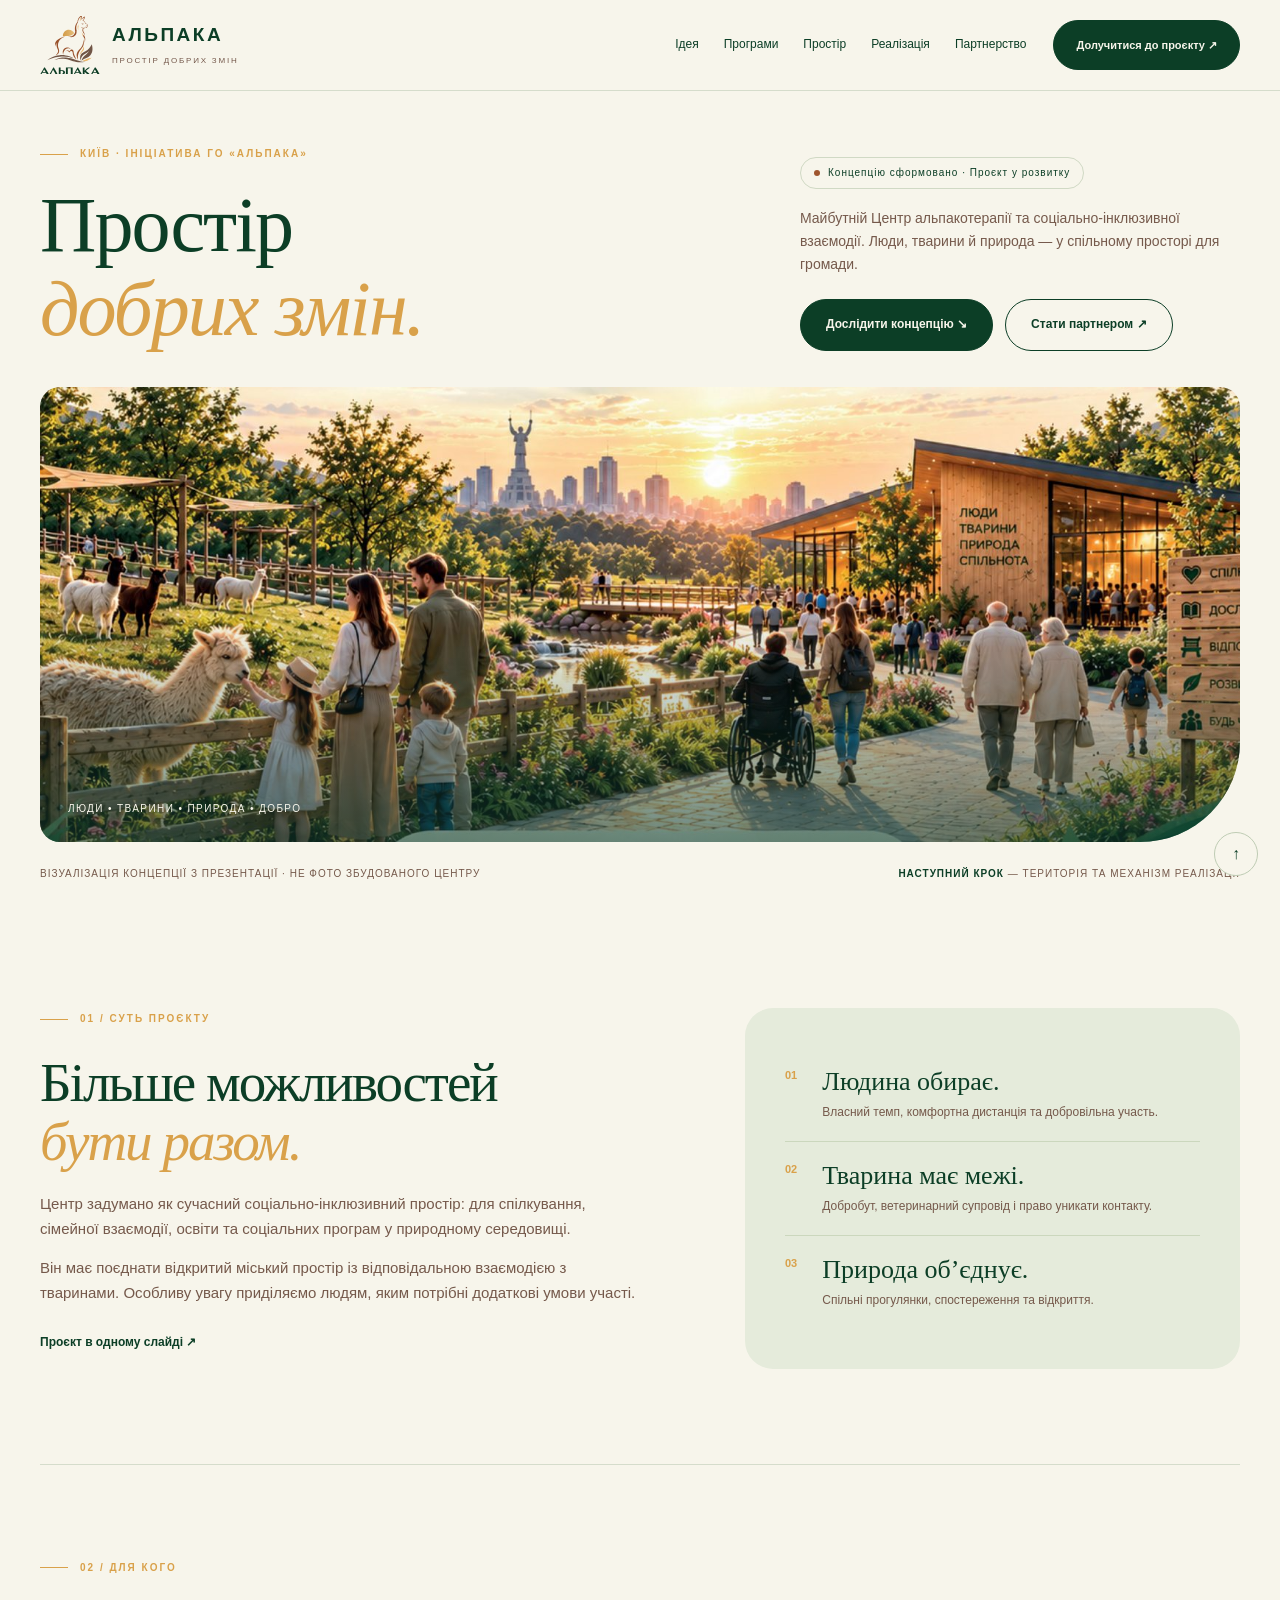
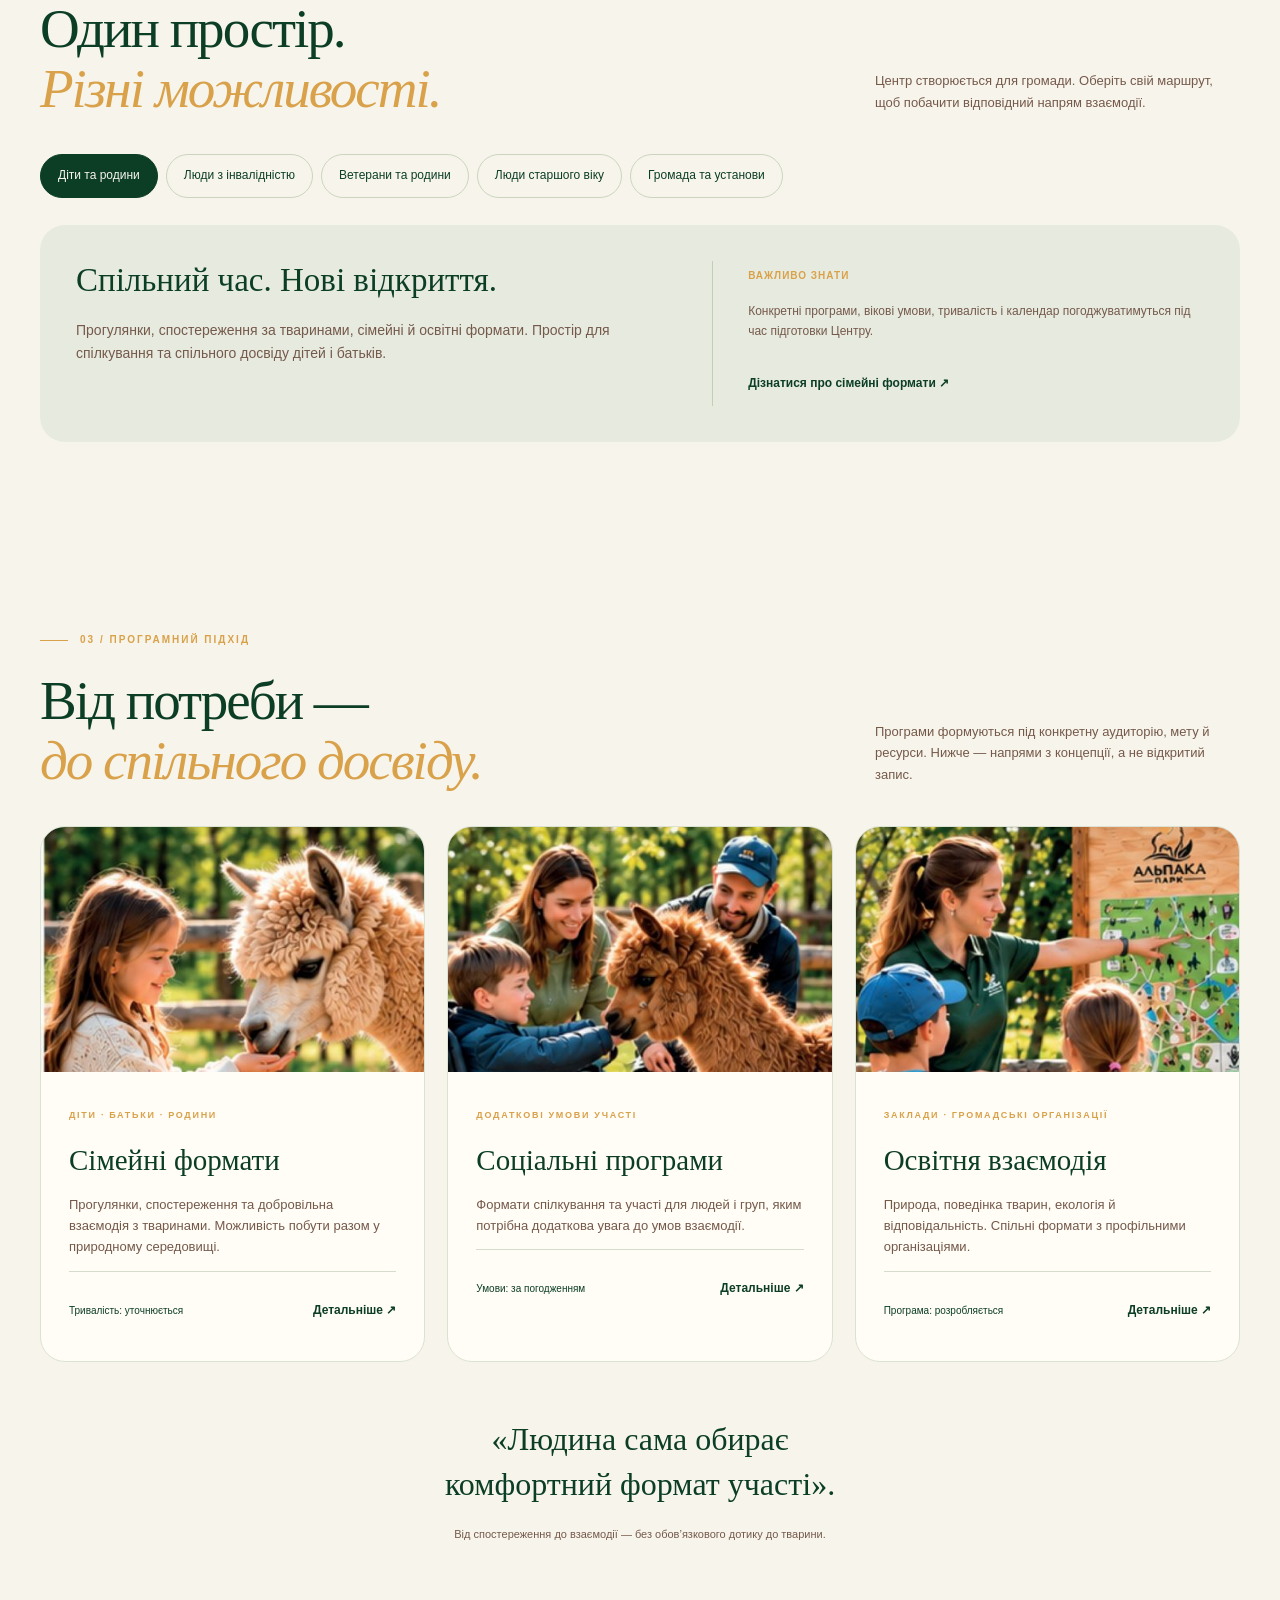
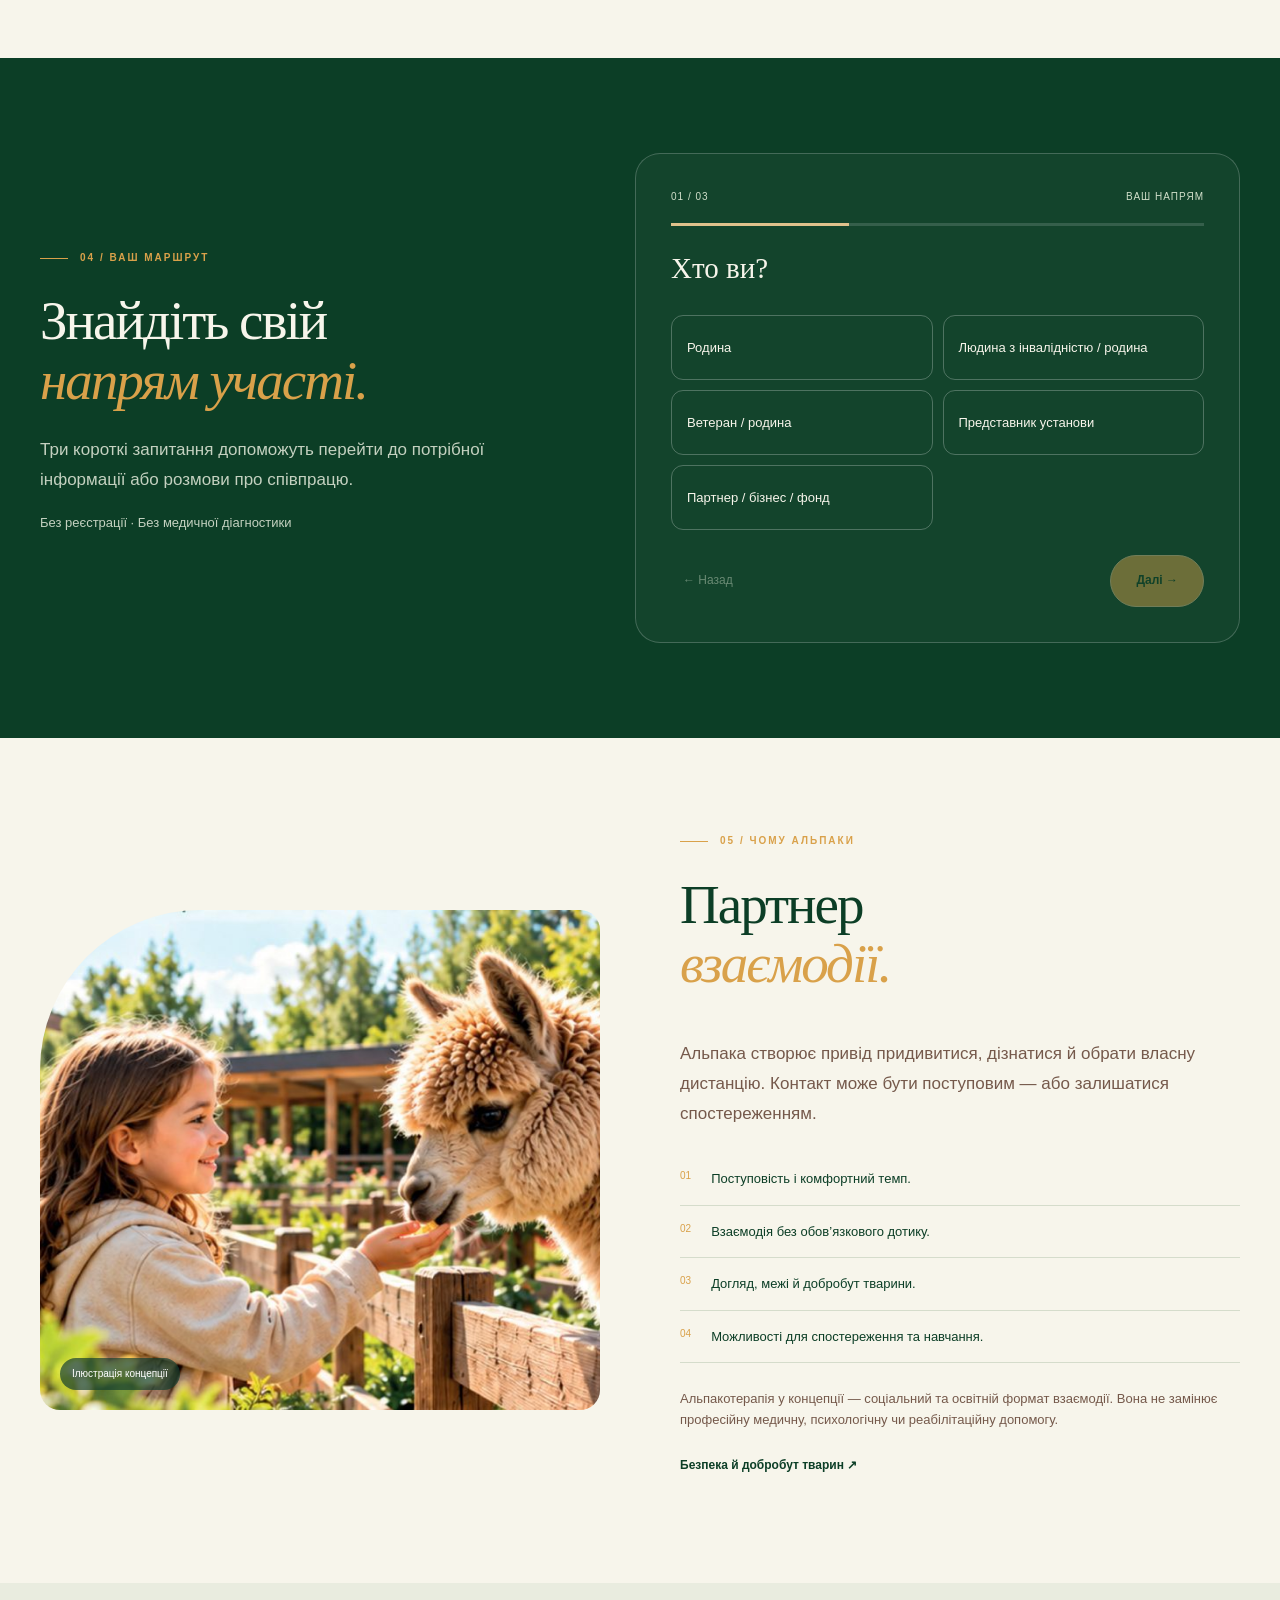
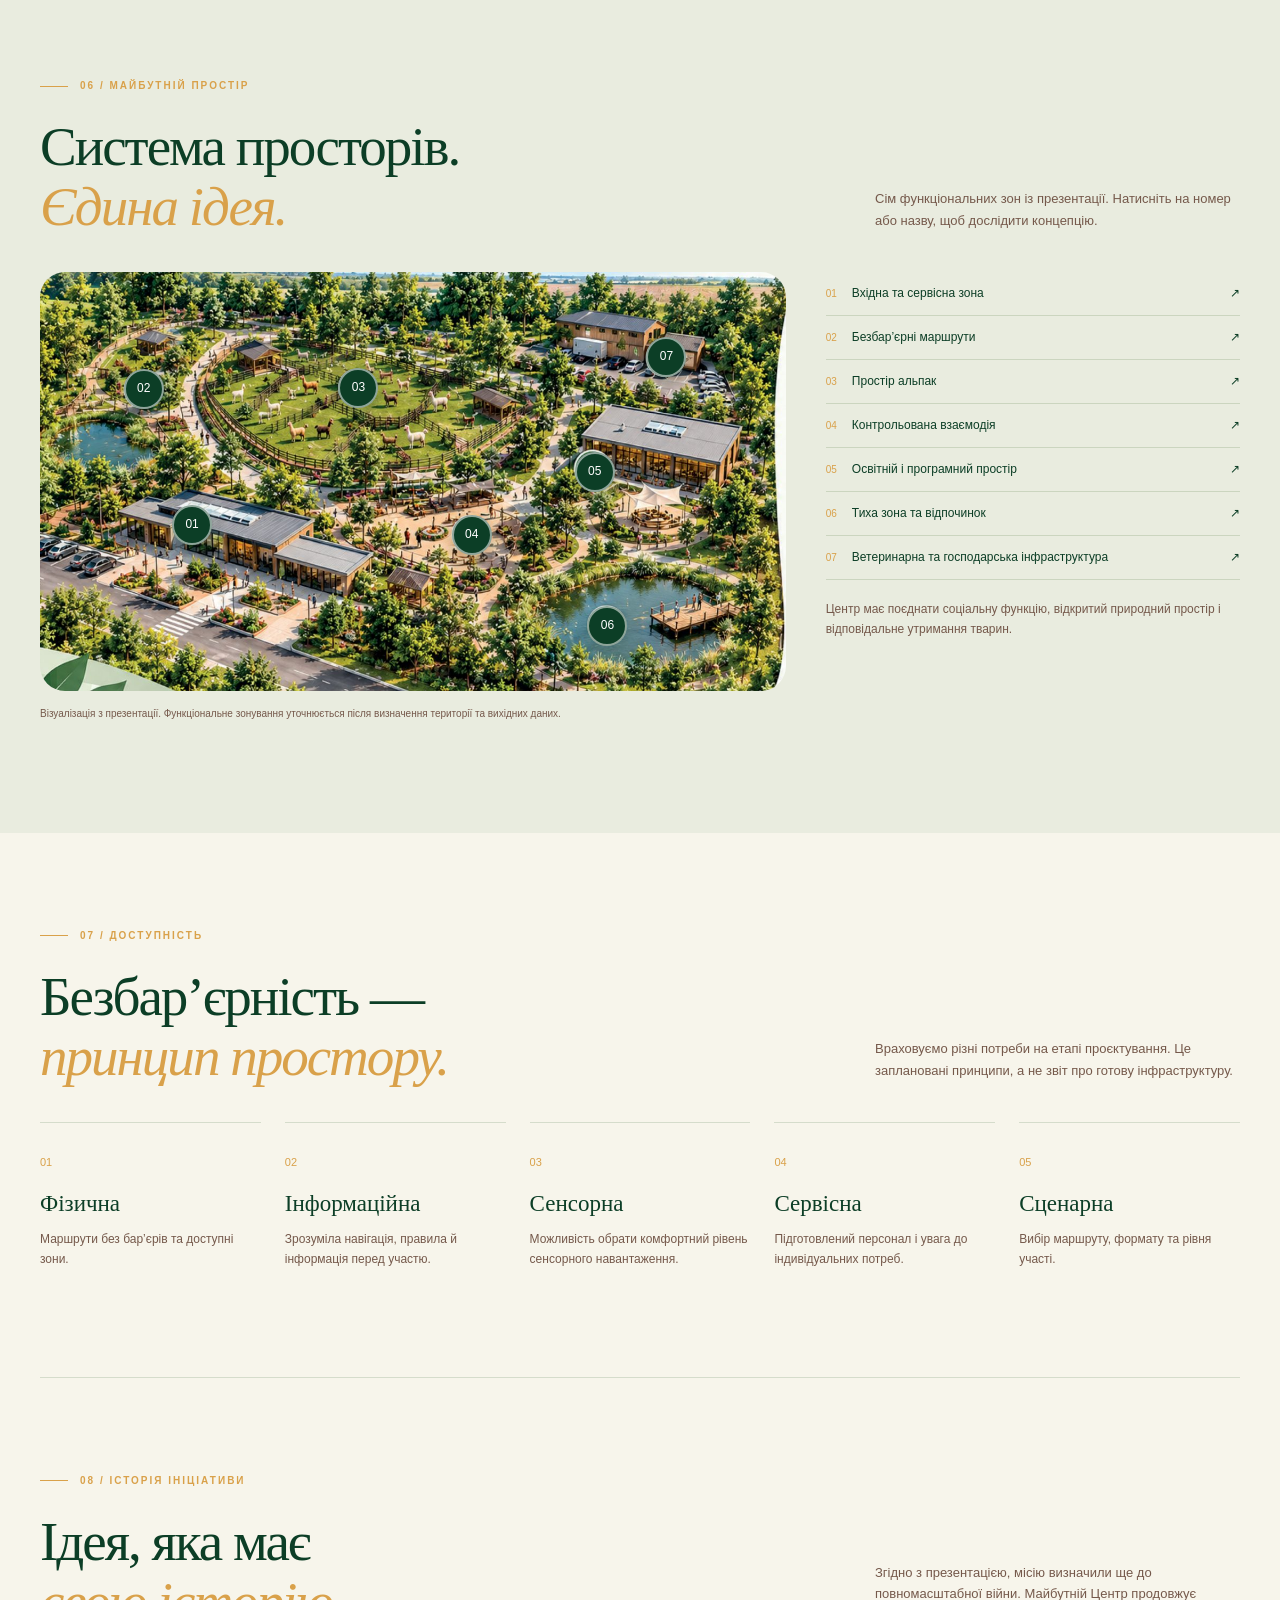
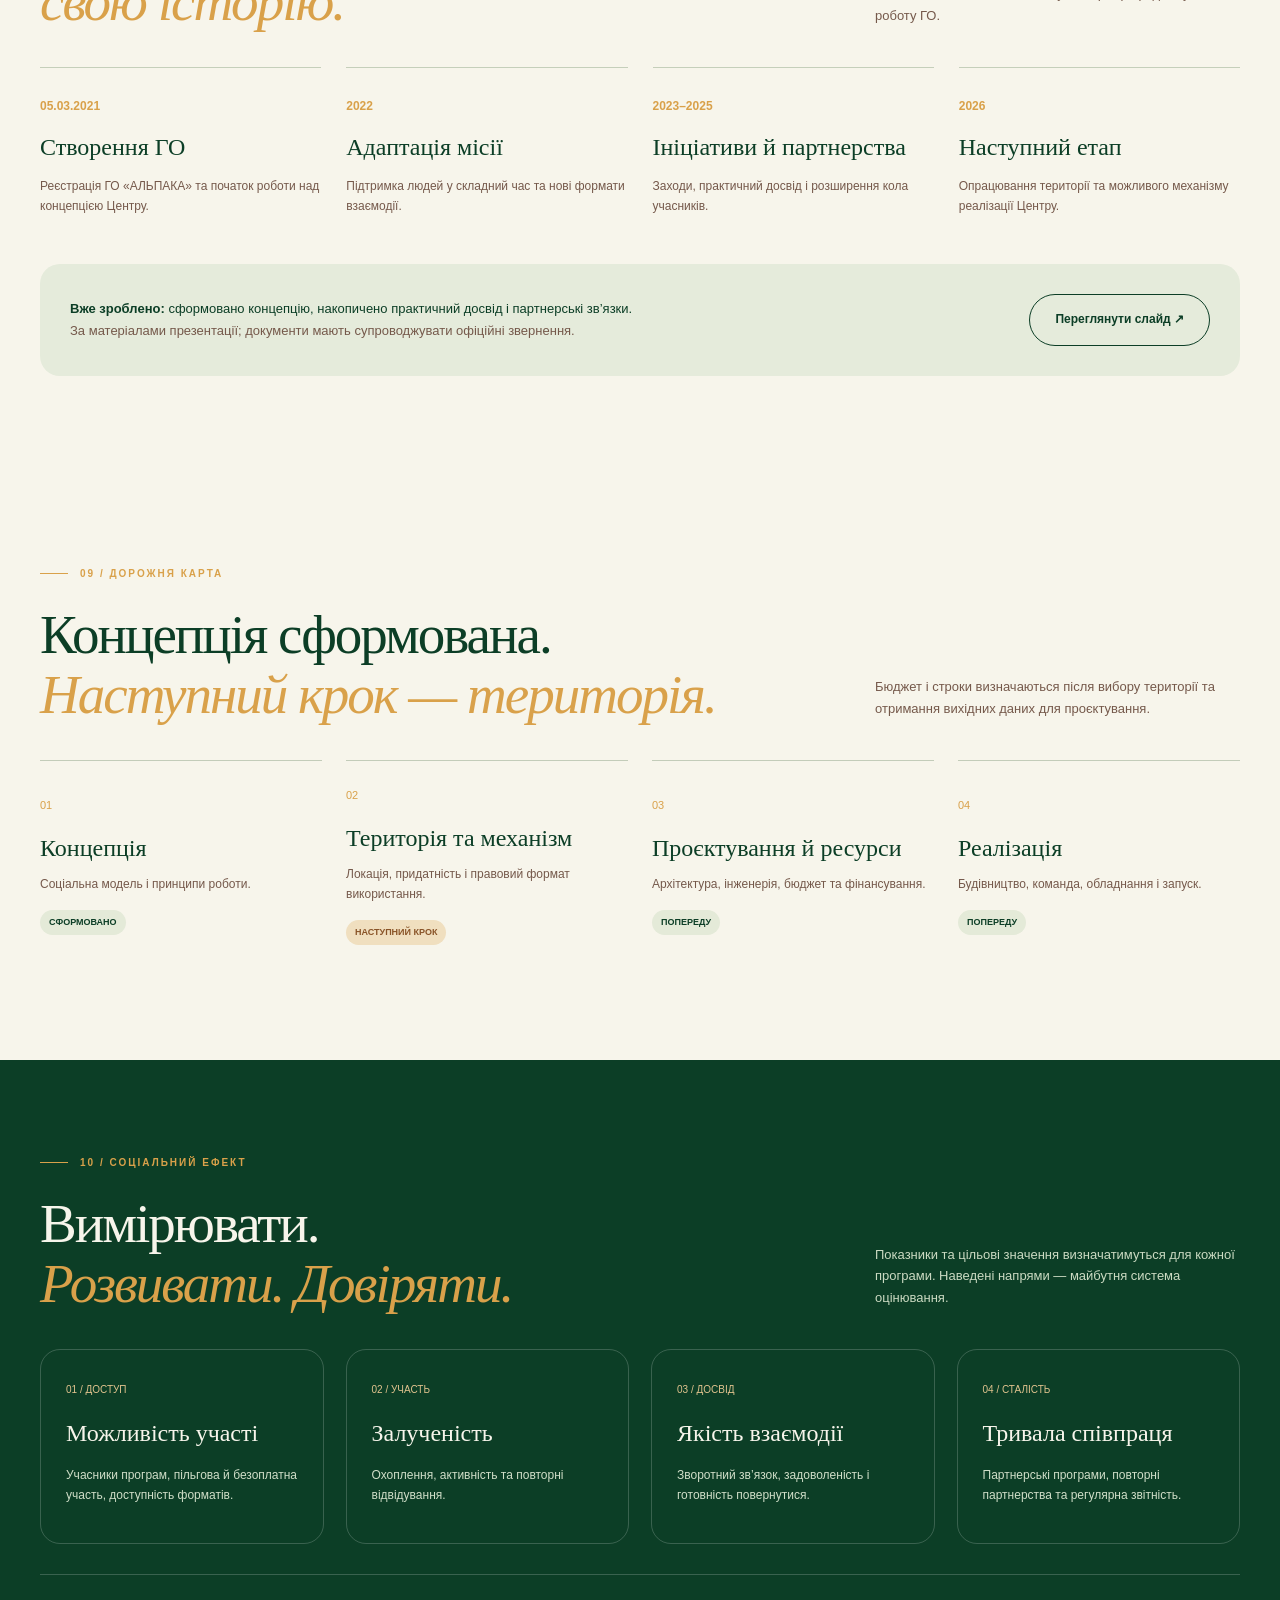
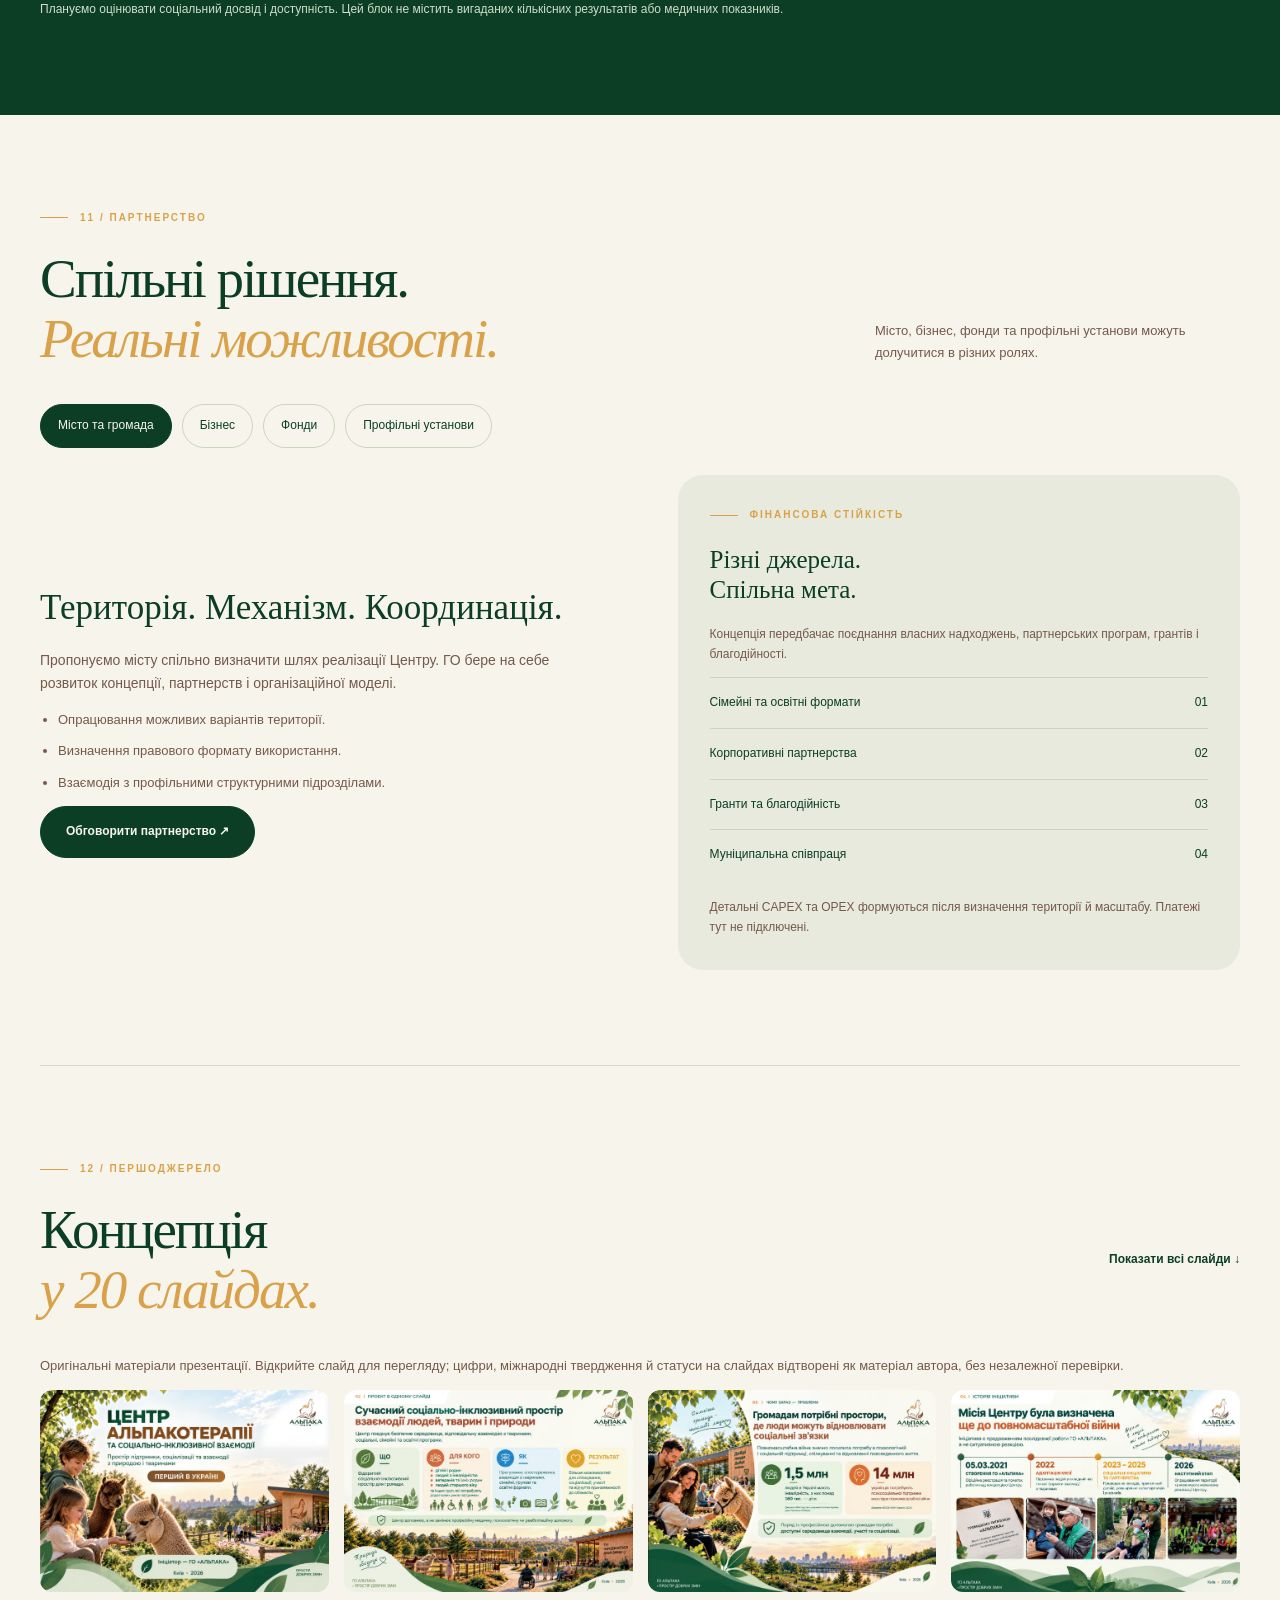
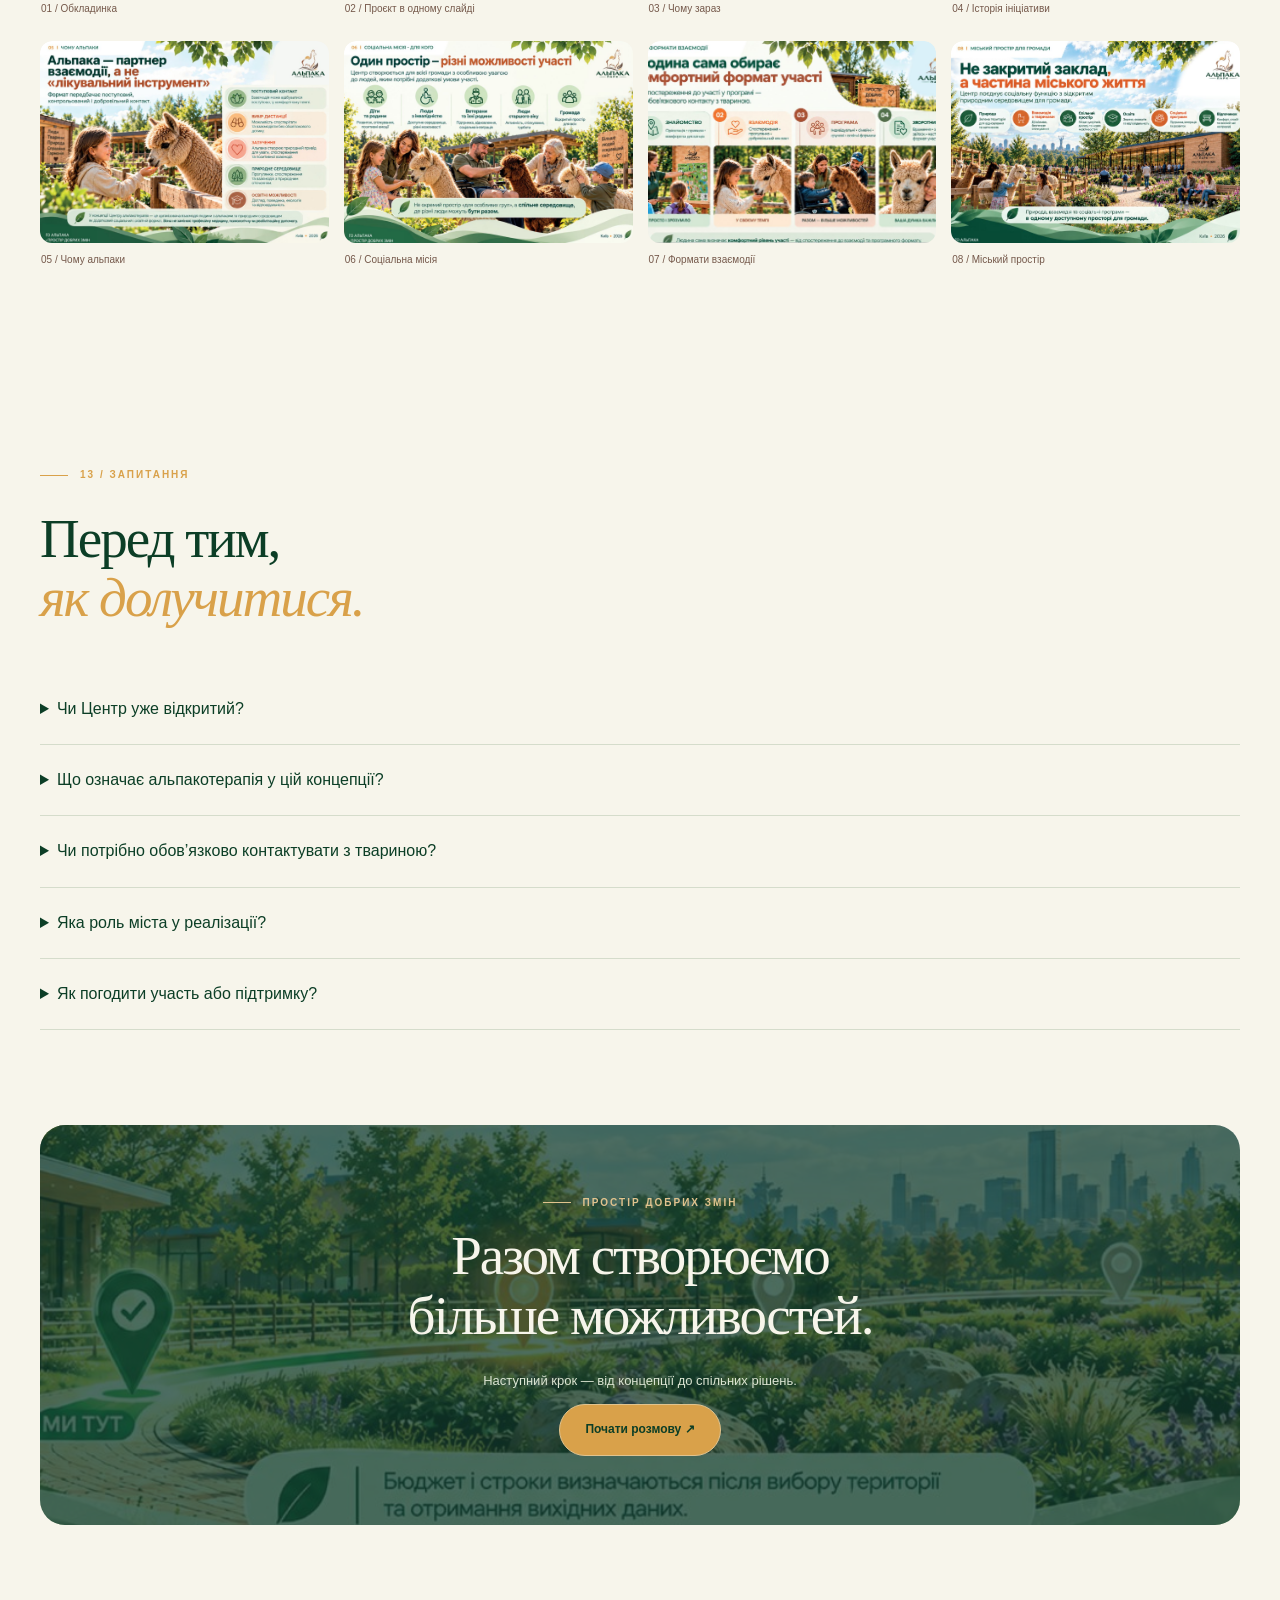
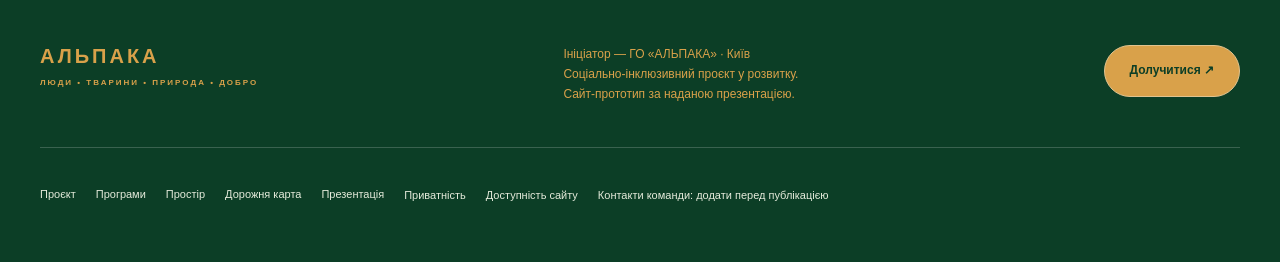
==== index.html @ 55eba41e "added: - transferred from base64 encoded files into separate files in the directory src (excluding p" ====
<!doctype html>
<html lang="uk">
<head>
    <meta charset="UTF-8">
    <meta name="viewport" content="width=device-width,initial-scale=1">
    <meta name="theme-color" content="#123d2e">
    <link href="css/style.css" rel="stylesheet" />
    <meta name="description"
        content="Простір добрих змін — концепція Центру альпакотерапії та соціально-інклюзивної взаємодії ГО «АЛЬПАКА». Люди, тварини, природа і спільнота.">
    <meta property="og:title" content="АЛЬПАКА — Простір добрих змін">
    <meta property="og:description"
        content="Соціально-інклюзивний простір для громади. Концепція, програми, зони й партнерство.">
    <meta property="og:type" content="website">
    <link rel="icon" type="image/x-icon" href="src/favicon.svg">
    <title>АЛЬПАКА — Простір добрих змін</title>
</head>
<body>
    <a class="skip" href="#main">Перейти до змісту</a>
    <header>
        <div class="wrap nav">
            <a class="brand" href="#main">
            <img src="src/favicon.svg"
                alt="Емблема Альпака Парк">
                <div><b>АЛЬПАКА</b><small>ПРОСТІР ДОБРИХ ЗМІН</small></div>
            </a>
            <nav class="navlinks" id="navigation" aria-label="Основна навігація"><a href="#idea">Ідея</a><a
                    href="#programs">Програми</a><a href="#space">Простір</a><a href="#roadmap">Реалізація</a><a
                    href="#partners">Партнерство</a></nav><button class="btn" data-request="Партнерство">Долучитися до
                проєкту ↗</button><button class="menu" id="menu" aria-label="Відкрити меню" aria-expanded="false"
                aria-controls="navigation">☰</button>
        </div>
    </header>
    <main id="main">
        <div class="wrap">
            <div class="hero-top">
                <div>
                    <div class="eyebrow">Київ · Ініціатива ГО «АЛЬПАКА»</div>
                    <h1>Простір<br><em>добрих змін.</em></h1>
                </div>
                <div><span class="badge">Концепцію сформовано · Проєкт у розвитку</span>
                    <p>Майбутній Центр альпакотерапії та соціально-інклюзивної взаємодії. Люди, тварини й природа — у
                        спільному просторі для громади.</p>
                    <div class="actions"><a class="btn" href="#idea">Дослідити концепцію ↘</a><button
                            class="btn outline" data-request="Партнерство">Стати партнером ↗</button></div>
                </div>
            </div>
            <div class="hero-photo">
                <img src="src/hero-photo.jpg" alt="Концептуальна візуалізація із презентації: родини, альпаки та природний простір майбутнього Центру" fetchpriority="high">
                    <span class="photo-label">
                        ЛЮДИ • ТВАРИНИ • ПРИРОДА • ДОБРО
                    </span>
            </div>
            <div class="hero-foot">
                <span>
                    ВІЗУАЛІЗАЦІЯ КОНЦЕПЦІЇ З ПРЕЗЕНТАЦІЇ · НЕ ФОТО ЗБУДОВАНОГО
                    ЦЕНТРУ
                </span>
                <span>
                    <b>НАСТУПНИЙ КРОК</b> — ТЕРИТОРІЯ ТА МЕХАНІЗМ РЕАЛІЗАЦІЇ
                </span>
            </div>
        </div>
        <section id="idea" class="wrap">
            <div class="intro">
                <div>
                    <div class="eyebrow">01 / Суть проєкту</div>
                    <h2>Більше можливостей<br><em>бути разом.</em></h2>
                    <p>Центр задумано як сучасний соціально-інклюзивний простір: для спілкування, сімейної взаємодії,
                        освіти та соціальних програм у природному середовищі.</p>
                    <p>Він має поєднати відкритий міський простір із відповідальною взаємодією з тваринами. Особливу
                        увагу приділяємо людям, яким потрібні додаткові умови участі.</p><button class="textbtn"
                        data-slide="1">Проєкт в одному слайді ↗</button>
                </div>
                <div class="manifest">
                    <div><b>01</b>
                        <section style="padding:0">
                            <h3>Людина обирає.</h3>
                            <p>Власний темп, комфортна дистанція та добровільна участь.</p>
                        </section>
                    </div>
                    <div><b>02</b>
                        <section style="padding:0">
                            <h3>Тварина має межі.</h3>
                            <p>Добробут, ветеринарний супровід і право уникати контакту.</p>
                        </section>
                    </div>
                    <div><b>03</b>
                        <section style="padding:0">
                            <h3>Природа об’єднує.</h3>
                            <p>Спільні прогулянки, спостереження та відкриття.</p>
                        </section>
                    </div>
                </div>
            </div>
        </section>
        <section id="audience" class="wrap section-rule">
            <div class="eyebrow">02 / Для кого</div>
            <div class="head">
                <h2>Один простір.<br><em>Різні можливості.</em></h2>
                <p>Центр створюється для громади. Оберіть свій маршрут, щоб побачити відповідний напрям взаємодії.</p>
            </div>
            <div class="audiences" role="tablist" aria-label="Аудиторії Центру"><button class="chip" role="tab" id="a0"
                    aria-selected="true" aria-controls="audience-panel" data-audience="0">Діти та родини</button><button
                    class="chip" role="tab" id="a1" aria-selected="false" aria-controls="audience-panel"
                    data-audience="1" tabindex="-1">Люди з інвалідністю</button><button class="chip" role="tab" id="a2"
                    aria-selected="false" aria-controls="audience-panel" data-audience="2" tabindex="-1">Ветерани та
                    родини</button><button class="chip" role="tab" id="a3" aria-selected="false"
                    aria-controls="audience-panel" data-audience="3" tabindex="-1">Люди старшого віку</button><button
                    class="chip" role="tab" id="a4" aria-selected="false" aria-controls="audience-panel"
                    data-audience="4" tabindex="-1">Громада та установи</button></div>
            <div class="audience-panel" id="audience-panel" role="tabpanel" aria-labelledby="a0">
                <div>
                    <h3 id="audience-title">Спільний час. Нові відкриття.</h3>
                    <p id="audience-copy">Прогулянки, спостереження за тваринами, сімейні й освітні формати. Простір для
                        спілкування та спільного досвіду дітей і батьків.</p>
                </div>
                <aside><b>ВАЖЛИВО ЗНАТИ</b>
                    <p id="audience-note">Конкретні програми, вікові умови, тривалість і календар погоджуватимуться під час підготовки Центру.</p>
                        <button class="textbtn" id="audience-cta">Дізнатися про сімейні формати ↗</button>
                </aside>
            </div>
        </section>
        <section id="programs" class="wrap">
            <div class="eyebrow">03 / Програмний підхід</div>
            <div class="head">
                <h2>Від потреби —<br><em>до спільного досвіду.</em></h2>
                <p>Програми формуються під конкретну аудиторію, мету й ресурси. Нижче — напрями з концепції, а не
                    відкритий запис.</p>
            </div>
            <div class="formats">
                <article class="card">
                    <img src="src/family-oriented-formats.jpg" alt="Концептуальна ілюстрація сімейної взаємодії з альпакою із презентації" loading="lazy">
                    <div><span class="micro">ДІТИ · БАТЬКИ · РОДИНИ</span>
                        <h3>Сімейні формати</h3>
                        <p>Прогулянки, спостереження та добровільна взаємодія з тваринами. Можливість побути разом у
                            природному середовищі.</p>
                        <div class="meta"><span>Тривалість: уточнюється</span><button class="textbtn"
                                data-program="family">Детальніше ↗</button></div>
                    </div>
                </article>
                <article class="card">
                    <img src="src/social-programs.jpg" alt="Концептуальна ілюстрація сімейної та соціальної взаємодії" loading="lazy">
                    <div><span class="micro">ДОДАТКОВІ УМОВИ УЧАСТІ</span>
                        <h3>Соціальні програми</h3>
                        <p>Формати спілкування та участі для людей і груп, яким потрібна додаткова увага до умов
                            взаємодії.</p>
                        <div class="meta"><span>Умови: за погодженням</span><button class="textbtn"
                                data-program="social">Детальніше ↗</button></div>
                    </div>
                </article>
                <article class="card">
                    <img src="src/educational-interaction.jpg" alt="Концептуальна ілюстрація ознайомлення з навігацією і природним простором" loading="lazy">
                    <div><span class="micro">ЗАКЛАДИ · ГРОМАДСЬКІ ОРГАНІЗАЦІЇ</span>
                        <h3>Освітня взаємодія</h3>
                        <p>Природа, поведінка тварин, екологія й відповідальність. Спільні формати з профільними
                            організаціями.</p>
                        <div class="meta">
                            <span>Програма: розробляється</span>
                            <button class="textbtn" data-program="education">Детальніше ↗</button>
                        </div>
                    </div>
                </article>
            </div>
            <div class="quote-band">
                «Людина сама обирає<br>комфортний формат участі».
                <small>Від спостереження до взаємодії — без обов’язкового дотику до тварини.</small>
            </div>
        </section>
        <section class="dark" id="quiz">
            <div class="wrap quiz">
                <div>
                    <div class="eyebrow">04 / Ваш маршрут</div>
                    <h2>
                        Знайдіть свій<br><em>напрям участі.</em>
                    </h2>       
                    <p class="lead">Три короткі запитання допоможуть перейти до потрібної інформації або розмови про
                        співпрацю.</p>
                    <p class="muted">Без реєстрації · Без медичної діагностики</p>
                </div>
                <div class="quiz-box" aria-live="polite">
                    <div class="quiz-line"><span id="quiz-step">01 / 03</span><span>ВАШ НАПРЯМ</span></div>
                    <div class="progress" role="progressbar" aria-label="Прогрес квізу" aria-valuemin="0"
                        aria-valuemax="3" aria-valuenow="1">
                        <div id="progress-bar" style="width:33.33%"></div>
                    </div>
                    <h3 id="quiz-question"></h3>
                    <div id="quiz-choices" class="choices"></div>
                    <div id="quiz-result" class="quiz-result" hidden></div>
                    <div class="quiz-controls"><button class="back" id="quiz-back" disabled>← Назад</button><button
                            class="btn gold" id="quiz-next" disabled>Далі →</button></div>
                </div>
            </div>
        </section>
        <section class="wrap">
            <div class="split">
                <div class="alpaca-image"><img
                        src="src/alpaca-and-child.jpg" alt="Концептуальна ілюстрація дитини та альпаки із презентації" loading="lazy"><span
                        class="mini-label">Ілюстрація концепції</span></div>
                <div>
                    <div class="eyebrow">05 / Чому альпаки</div>
                    <h2 style="margin-top:25px">Партнер<br><em>взаємодії.</em></h2>
                    <p class="lead">Альпака створює привід придивитися, дізнатися й обрати власну дистанцію. Контакт
                        може бути поступовим — або залишатися спостереженням.</p>
                    <div class="principles">
                        <div class="principle"><span>01</span><b>Поступовість і комфортний темп.</b></div>
                        <div class="principle"><span>02</span><b>Взаємодія без обов’язкового дотику.</b></div>
                        <div class="principle"><span>03</span><b>Догляд, межі й добробут тварини.</b></div>
                        <div class="principle"><span>04</span><b>Можливості для спостереження та навчання.</b></div>
                    </div>
                    <p class="muted" style="margin-top:25px">Альпакотерапія у концепції — соціальний та освітній формат
                        взаємодії. Вона не замінює професійну медичну, психологічну чи реабілітаційну допомогу.</p>
                    <button class="textbtn" data-detail="welfare">Безпека й добробут тварин ↗</button>
                </div>
            </div>
        </section>
        <section id="space" class="map-bg">
            <div class="wrap">
                <div class="eyebrow">06 / Майбутній простір</div>
                <div class="head">
                    <h2>Система просторів.<br><em>Єдина ідея.</em></h2>
                    <p>Сім функціональних зон із презентації. Натисніть на номер або назву, щоб дослідити концепцію.</p>
                </div>
                <div class="map-layout">
                    <div>
                        <div class="map-image"><img
                                src="src/park-map.jpg" alt="Концептуальна візуалізація функціональних зон із слайда 10. Остаточне планування залежить від території."
                                loading="lazy">
                                <button class="point" data-zone="0" style="left:20.4%;top:60.3%"
                                aria-label="01. Вхідна та сервісна зона">01</button>
                                <button class="point" data-zone="1" style="left:13.9%;top:27.8%" aria-label="02. Безбар’єрні маршрути">02</button>
                                <button class="point" data-zone="2" style="left:42.7%;top:27.6%"
                                aria-label="03. Простір альпак">03</button>
                                <button class="point" data-zone="3" style="left:57.9%;top:62.7%" aria-label="04. Контрольована взаємодія">04</button>
                                <button class="point" data-zone="4" style="left:74.4%;top:47.7%" aria-label="05. Освітній простір">05</button>
                                <button class="point" data-zone="5" style="left:76.1%;top:84.4%" aria-label="06. Тиха зона">06</button>
                                <button class="point" data-zone="6" style="left:84%;top:20.3%" aria-label="07. Господарська інфраструктура">07</button>
                        </div>
                        <p class="map-note">Візуалізація з презентації. Функціональне зонування уточнюється після
                            визначення території та вихідних даних.</p>
                    </div>
                    <div>
                        <div class="zones" id="zone-list"></div>
                        <p class="map-info">Центр має поєднати соціальну функцію, відкритий природний простір і
                            відповідальне утримання тварин.</p>
                    </div>
                </div>
            </div>
        </section>
        <section class="wrap" id="access">
            <div class="eyebrow">07 / Доступність</div>
            <div class="head">
                <h2>Безбар’єрність —<br><em>принцип простору.</em></h2>
                <p>Враховуємо різні потреби на етапі проєктування. Це заплановані принципи, а не звіт про готову
                    інфраструктуру.</p>
            </div>
            <div class="access-grid">
                <div><span>01</span>
                    <h3>Фізична</h3>
                    <p>Маршрути без бар’єрів та доступні зони.</p>
                </div>
                <div><span>02</span>
                    <h3>Інформаційна</h3>
                    <p>Зрозуміла навігація, правила й інформація перед участю.</p>
                </div>
                <div><span>03</span>
                    <h3>Сенсорна</h3>
                    <p>Можливість обрати комфортний рівень сенсорного навантаження.</p>
                </div>
                <div><span>04</span>
                    <h3>Сервісна</h3>
                    <p>Підготовлений персонал і увага до індивідуальних потреб.</p>
                </div>
                <div><span>05</span>
                    <h3>Сценарна</h3>
                    <p>Вибір маршруту, формату та рівня участі.</p>
                </div>
            </div>
        </section>
        <section class="wrap section-rule" id="history">
            <div class="eyebrow">08 / Історія ініціативи</div>
            <div class="head">
                <h2>Ідея, яка має<br><em>свою історію.</em></h2>
                <p>Згідно з презентацією, місію визначили ще до повномасштабної війни. Майбутній Центр продовжує роботу
                    ГО.</p>
            </div>
            <div class="timeline">
                <div><b>05.03.2021</b>
                    <h3>Створення ГО</h3>
                    <p>Реєстрація ГО «АЛЬПАКА» та початок роботи над концепцією Центру.</p>
                </div>
                <div><b>2022</b>
                    <h3>Адаптація місії</h3>
                    <p>Підтримка людей у складний час та нові формати взаємодії.</p>
                </div>
                <div><b>2023–2025</b>
                    <h3>Ініціативи й партнерства</h3>
                    <p>Заходи, практичний досвід і розширення кола учасників.</p>
                </div>
                <div><b>2026</b>
                    <h3>Наступний етап</h3>
                    <p>Опрацювання території та можливого механізму реалізації Центру.</p>
                </div>
            </div>
            <div class="status-strip">
                <p><strong>Вже зроблено:</strong> сформовано концепцію, накопичено практичний досвід і партнерські
                    зв’язки.<br><span class="muted">За матеріалами презентації; документи мають супроводжувати офіційні
                        звернення.</span></p><button class="btn outline" data-slide="16">Переглянути слайд ↗</button>
            </div>
        </section>
        <section id="roadmap" class="wrap">
            <div class="eyebrow">09 / Дорожня карта</div>
            <div class="head">
                <h2>Концепція сформована.<br><em>Наступний крок — територія.</em></h2>
                <p>Бюджет і строки визначаються після вибору території та отримання вихідних даних для проєктування.</p>
            </div>
            <div class="journey"><button data-phase="0"><span>01</span>
                    <h3>Концепція</h3>
                    <p>Соціальна модель і принципи роботи.</p><b class="step-tag">СФОРМОВАНО</b>
                </button><button data-phase="1"><span>02</span>
                    <h3>Територія та механізм</h3>
                    <p>Локація, придатність і правовий формат використання.</p><b class="step-tag">НАСТУПНИЙ КРОК</b>
                </button><button data-phase="2"><span>03</span>
                    <h3>Проєктування й ресурси</h3>
                    <p>Архітектура, інженерія, бюджет та фінансування.</p><b class="step-tag">ПОПЕРЕДУ</b>
                </button><button data-phase="3"><span>04</span>
                    <h3>Реалізація</h3>
                    <p>Будівництво, команда, обладнання і запуск.</p><b class="step-tag">ПОПЕРЕДУ</b>
                </button></div>
        </section>
        <section class="dark" id="impact">
            <div class="wrap">
                <div class="eyebrow">10 / Соціальний ефект</div>
                <div class="head">
                    <h2>Вимірювати.<br><em>Розвивати. Довіряти.</em></h2>
                    <p style="color:#cbdac2">Показники та цільові значення визначатимуться для кожної програми. Наведені
                        напрями — майбутня система оцінювання.</p>
                </div>
                <div class="impact-grid">
                    <article><span>01 / ДОСТУП</span>
                        <h3>Можливість участі</h3>
                        <p>Учасники програм, пільгова й безоплатна участь, доступність форматів.</p>
                    </article>
                    <article><span>02 / УЧАСТЬ</span>
                        <h3>Залученість</h3>
                        <p>Охоплення, активність та повторні відвідування.</p>
                    </article>
                    <article><span>03 / ДОСВІД</span>
                        <h3>Якість взаємодії</h3>
                        <p>Зворотний зв’язок, задоволеність і готовність повернутися.</p>
                    </article>
                    <article><span>04 / СТАЛІСТЬ</span>
                        <h3>Тривала співпраця</h3>
                        <p>Партнерські програми, повторні партнерства та регулярна звітність.</p>
                    </article>
                </div>
                <div class="impact-note">Плануємо оцінювати соціальний досвід і доступність. Цей блок не містить
                    вигаданих кількісних результатів або медичних показників.</div>
            </div>
        </section>
        <section id="partners" class="wrap">
            <div class="eyebrow">11 / Партнерство</div>
            <div class="head">
                <h2>Спільні рішення.<br><em>Реальні можливості.</em></h2>
                <p>Місто, бізнес, фонди та профільні установи можуть долучитися в різних ролях.</p>
            </div>
            <div class="partner-tabs" role="tablist" aria-label="Напрями партнерства"><button class="chip" id="p0"
                    role="tab" aria-selected="true" aria-controls="partner-panel" data-partner="0">Місто та
                    громада</button><button class="chip" id="p1" role="tab" aria-selected="false"
                    aria-controls="partner-panel" tabindex="-1" data-partner="1">Бізнес</button><button class="chip"
                    id="p2" role="tab" aria-selected="false" aria-controls="partner-panel" tabindex="-1"
                    data-partner="2">Фонди</button><button class="chip" id="p3" role="tab" aria-selected="false"
                    aria-controls="partner-panel" tabindex="-1" data-partner="3">Профільні установи</button></div>
            <div class="partner-layout" id="partner-panel" role="tabpanel" aria-labelledby="p0">
                <div>
                    <h3 id="partner-title"></h3>
                    <p id="partner-copy"></p>
                    <ul class="partner-list" id="partner-list"></ul><button class="btn" id="partner-cta">Обговорити
                        партнерство ↗</button>
                </div>
                <div class="funding">
                    <div class="eyebrow">Фінансова стійкість</div>
                    <h3 style="margin-top:22px">Різні джерела.<br>Спільна мета.</h3>
                    <p>Концепція передбачає поєднання власних надходжень, партнерських програм, грантів і благодійності.
                    </p>
                    <div class="funding-line"><span>Сімейні та освітні формати</span><span>01</span></div>
                    <div class="funding-line"><span>Корпоративні партнерства</span><span>02</span></div>
                    <div class="funding-line"><span>Гранти та благодійність</span><span>03</span></div>
                    <div class="funding-line"><span>Муніципальна співпраця</span><span>04</span></div>
                    <p class="muted" style="margin:18px 0 0">Детальні CAPEX та OPEX формуються після визначення
                        території й масштабу. Платежі тут не підключені.</p>
                </div>
            </div>
        </section>
        <section class="wrap section-rule" id="presentation">
            <div class="eyebrow">12 / Першоджерело</div>
            <div class="gallery-head head">
                <div>
                    <h2>Концепція<br><em>у 20 слайдах.</em></h2>
                </div>
                <button class="textbtn" id="all-slides">Показати всі слайди ↓</button>
            </div>
            <p class="muted">Оригінальні матеріали презентації. Відкрийте слайд для перегляду; цифри, міжнародні
                твердження й статуси на слайдах відтворені як матеріал автора, без незалежної перевірки.</p>
            <div class="slides-grid" id="slides-grid"></div>
        </section>
        <section class="wrap" id="faq">
            <div class="eyebrow">13 / Запитання</div>
            <h2 style="margin-top:25px">Перед тим,<br><em>як долучитися.</em></h2>
            <details>
                <summary>Чи Центр уже відкритий?</summary>
                <p>Ні. За презентацією, концепція сформована, а наступний крок — визначення території та правового
                    механізму реалізації. Програми й інфраструктура описані як майбутня модель.</p>
            </details>
            <details>
                <summary>Що означає альпакотерапія у цій концепції?</summary>
                <p>Організована взаємодія людей з альпаками та природним середовищем як додатковий соціальний і освітній
                    формат. Вона не замінює професійну медичну, психологічну або реабілітаційну допомогу.</p>
            </details>
            <details>
                <summary>Чи потрібно обов’язково контактувати з твариною?</summary>
                <p>Ні. Передбачено можливість спостерігати, обрати комфортну дистанцію та відмовитися від дотику. Межі
                    людини й тварини — основа безпечної взаємодії.</p>
            </details>
            <details>
                <summary>Яка роль міста у реалізації?</summary>
                <p>У презентації пропонується спільно опрацювати можливі варіанти території, правовий механізм
                    використання й координацію з профільними структурами. Концепція, організація роботи, партнерства та
                    залучення ресурсів — напрями відповідальності ГО.</p>
            </details>
            <details>
                <summary>Як погодити участь або підтримку?</summary>
                <p>У робочій версії сайту це буде запит команді проєкту. Зараз форма демонстраційна: показує шлях
                    заявки, але не надсилає дані. Платіжні реквізити та приймання внесків не підключені.</p>
            </details>
        </section>
        <div class="wrap">
            <div class="cta">
                <img src="src/wrap-banner.jpg" alt="Концептуальна візуалізація природного маршруту із презентації" loading="lazy">
                <div>
                    <div class="eyebrow">Простір добрих змін</div>
                    <h2>Разом створюємо<br>більше можливостей.</h2>
                    <p>Наступний крок — від концепції до спільних рішень.</p><button class="btn gold"
                        data-request="Співпраця з проєктом">Почати розмову ↗</button>
                </div>
            </div>
        </div>
    </main>
    <footer>
        <div class="wrap">
            <div class="footer-top">
                <div class="footer-brand">АЛЬПАКА<small>ЛЮДИ • ТВАРИНИ • ПРИРОДА • ДОБРО</small></div>
                <p>Ініціатор — ГО «АЛЬПАКА» · Київ<br>Соціально-інклюзивний проєкт у розвитку.<br>Сайт-прототип за
                    наданою презентацією.</p><button class="btn gold" data-request="Партнерство">Долучитися ↗</button>
            </div>
            <div class="footer-links"><a href="#idea">Проєкт</a><a href="#programs">Програми</a><a
                    href="#space">Простір</a><a href="#roadmap">Дорожня карта</a><a
                    href="#presentation">Презентація</a><button data-detail="privacy">Приватність</button><button
                    data-detail="accessibility">Доступність сайту</button><span style="align-self:center">Контакти
                    команди: додати перед публікацією</span></div>
        </div>
    </footer><a class="btn mobile-cta" href="#quiz">Знайти свій напрям ↗</a><a href="#main" class="top"
        aria-label="Повернутися нагору" style="display:grid;place-items:center">↑</a>
    <dialog id="detail" aria-labelledby="detail-title"><button class="close" data-close="detail"
            aria-label="Закрити">×</button>
        <div class="eyebrow" id="detail-label">Детальніше</div>
        <h2 id="detail-title"></h2>
        <div id="detail-body"></div><button class="btn" id="detail-cta">Обговорити напрям ↗</button>
    </dialog>
    <dialog id="request" aria-labelledby="request-title"><button class="close" data-close="request"
            aria-label="Закрити">×</button>
        <div id="form-heading">
            <div class="eyebrow">Перший крок до співпраці</div>
            <h2 id="request-title">Почнімо з розмови.</h2>
            <p id="request-context"></p>
        </div>
        <form class="form" id="request-form" novalidate>
            <p id="form-error" class="error" role="alert" hidden></p><label for="name">Ваше ім’я</label><input id="name"
                name="name" autocomplete="given-name" maxlength="80" required><label for="organization">Організація
                <span class="muted">(необов’язково)</span></label><input id="organization" name="organization"
                autocomplete="organization" maxlength="150">
                <label for="email">Електронна пошта</label>
                <input id="email" name="email" type="email" autocomplete="email" required>
                <label for="direction">Напрям</label>
                <select id="direction" name="direction">
                <option>Загальні питання</option>Сімейні формати</option>Соціальні програми</option>Освітня взаємодія
                </option>Територія та реалізація</option>Партнерство</option>Підтримка проєкту</option>
            </select><label for="comment">Коротко про ваш запит <span
                    class="muted">(необов’язково)</span></label><textarea id="comment" name="comment"
                maxlength="1200"></textarea><label class="consent"><input id="consent" type="checkbox"
                    required><span>Розумію, що це демонстраційна форма. Дані не надсилаються та не
                    зберігаються.</span></label><button class="btn" type="submit">Перевірити сценарій заявки ↗</button>
            <p class="muted" style="font-size:10px;margin-top:14px">Не вказуйте медичні або інші чутливі дані.</p>
        </form>
        <div id="success" class="success" hidden><b>✓</b>
            <h3>Сценарій заявки завершено.</h3>
            <p>У робочій версії тут буде підтвердження надсилання запиту. У прототипі дані нікуди не передавалися.</p>
            <button class="btn" data-close="request">Готово</button>
        </div>
    </dialog>
    <dialog id="lightbox" aria-labelledby="slide-title"><button class="close" data-close="lightbox"
            aria-label="Закрити перегляд">×</button>
        <h2 id="slide-title" style="font:12px Arial,sans-serif;letter-spacing:0;margin:0 0 15px"></h2><img
            id="slide-image" alt="">
        <div class="light-controls"><button id="slide-prev">← Попередній</button><span id="slide-count"></span><button
                id="slide-next">Наступний →</button></div>
    </dialog>
    <script src="js/main.js"></script>
</body>
</html>
---- css/style.css ----
:root {
            --g: #0c3e26; /*#123d2e*/
            --cream: #f7f5eb;
            --sage: #e5ebdb;
            --gold: #d9a14a; /*#946332*/
            --orange: #9f552e; /*#b35331*/
            --text: #0c3e26; /*#244537*/
            --muted: #75594b; /*#657264*/
            --line: #d5dccb;
        }

        * {
            box-sizing: border-box
        }

        html {
            scroll-behavior: smooth;
            scroll-padding-top: 100px
        }

        body {
            margin: 0;
            font-family: Arial, Helvetica, sans-serif;
            background: var(--cream);
            color: var(--text);
            line-height: 1.65
        }

        h1,
        h2,
        h3,
        p {
            margin-top: 0
        }

        h1,
        h2,
        h3 {
            line-height: 1.08;
            font-weight: normal
        }

        h1,
        h2 {
            font-family: Georgia, serif;
            letter-spacing: -2px
        }

        h1 {
            font-size: clamp(50px, 6.1vw, 88px);
            margin: 20px 0
        }

        h2 {
            font-size: clamp(36px, 4.3vw, 60px)
        }

        h3 {
            font: normal 26px/1.2 Georgia, serif
        }

        em {
            color: var(--gold);
            font-weight: normal
        }

        a {
            text-decoration: none;
            color: inherit
        }

        button,
        input,
        textarea,
        select {
            font: inherit
        }

        button {
            cursor: pointer
        }

        button,
        a,
        input,
        select,
        textarea,
        summary {
            touch-action: manipulation
        }

        button:focus-visible,
        a:focus-visible,
        input:focus-visible,
        textarea:focus-visible,
        select:focus-visible,
        summary:focus-visible {
            outline: 3px solid #b98743;
            outline-offset: 4px
        }

        button:disabled {
            opacity: .45;
            cursor: default
        }

        img {
            max-width: 100%;
            display: block
        }

        button {
            color: var(--g)
        }

        [hidden] {
            display: none !important
        }

        .wrap {
            max-width: 1360px;
            width: calc(100% - 80px);
            margin: auto
        }

        .skip {
            position: fixed;
            top: -100px;
            left: 15px;
            background: var(--g);
            color: white;
            padding: 12px;
            z-index: 100
        }

        .skip:focus {
            top: 10px
        }

        .eyebrow {
            font-size: 10px;
            font-weight: bold;
            letter-spacing: 2px;
            text-transform: uppercase;
            color: var(--gold);
            display: flex;
            align-items: center;
            gap: 12px
        }

        .eyebrow:before {
            content: '';
            width: 28px;
            height: 1px;
            background: currentColor
        }

        .lead {
            font-size: 17px;
            line-height: 1.75;
            max-width: 570px;
            color: var(--muted)
        }

        .muted {
            color: var(--muted);
            font-size: 13px
        }

        .btn {
            border: 1px solid var(--g);
            background: var(--g);
            color: var(--cream);
            display: inline-flex;
            align-items: center;
            justify-content: center;
            gap: 20px;
            padding: 15px 25px;
            border-radius: 100px;
            font-size: 12px;
            font-weight: bold;
            min-height: 50px;
            transition: transform .2s, background .2s
        }

        .btn:hover {
            transform: translateY(-3px);
            background: #265d43
        }

        .btn.outline {
            background: transparent;
            color: var(--g)
        }

        .btn.outline:hover {
            background: #e9eddf
        }

        .btn.gold {
            background: var(--gold); /* //TODO #e1c38e*/
            color: var(--g);
            border-color: #e1c38e
        }

        .actions {
            display: flex;
            gap: 12px;
            flex-wrap: wrap
        }

        .textbtn {
            background: none;
            border: 0;
            font-size: 12px;
            font-weight: bold;
            padding: 12px 0;
            min-height: 44px;
            text-align: left
        }

        .head {
            display: flex;
            justify-content: space-between;
            gap: 50px;
            align-items: end;
            margin: 23px 0 36px
        }

        .head h2 {
            margin-bottom: 0
        }

        .head p {
            max-width: 365px;
            font-size: 13px;
            color: var(--muted);
            margin-bottom: 5px
        }

        section {
            padding: 95px 0
        }

        .badge {
            font-size: 10px;
            letter-spacing: 1px;
            padding: 7px 13px;
            border-radius: 30px;
            border: 1px solid #d0d9c4;
            display: inline-flex;
            align-items: center;
            gap: 8px
        }

        .badge:before {
            content: '';
            width: 6px;
            height: 6px;
            border-radius: 50%;
            background: var(--orange); /*#749558*/
        }

        header {
            position: sticky;
            top: 0;
            z-index: 30;
            background: #f7f5ebed;
            backdrop-filter: blur(18px);
            border-bottom: 1px solid var(--line)
        }

        .nav {
            height: 90px;
            display: flex;
            align-items: center;
            gap: 27px
        }

        .brand {
            display: flex;
            align-items: center;
            gap: 12px;
            margin-right: auto
        }

        .brand img {
            width: 60px;
            height: 58px;
            object-fit: cover;
            mix-blend-mode: multiply
        }

        .brand b {
            font-size: 19px;
            letter-spacing: 2.5px;
            line-height: 1.2
        }

        .brand small {
            display: block;
            font-size: 8px;
            letter-spacing: 1.8px;
            color: var(--muted);
            margin-top: 4px
        }

        .navlinks {
            display: flex;
            gap: 25px;
            font-size: 12px
        }

        .navlinks a {
            padding: 10px 0
        }

        .nav .btn {
            font-size: 11px;
            padding: 12px 22px
        }

        .menu {
            display: none
        }

        .hero-top {
            display: grid;
            grid-template-columns: 1.2fr .8fr;
            align-items: end;
            gap: 100px;
            padding: 55px 0 36px
        }

        .hero-top p {
            font-size: 14px;
            color: var(--muted);
            margin: 18px 0 23px
        }

        .hero-top h1 {
            margin-bottom: 0
        }

        .hero-photo {
            height: 455px;
            position: relative;
            overflow: hidden;
            border-radius: 20px 20px 100px 20px
        }

        .hero-photo img {
            width: 100%;
            height: 100%;
            object-fit: cover;
            object-position: center
        }

        .hero-photo:after {
            content: '';
            position: absolute;
            inset: 0;
            background: linear-gradient(0deg, #123d2e9e, transparent 50%)
        }

        .photo-label {
            position: absolute;
            bottom: 25px;
            left: 28px;
            z-index: 1;
            color: var(--cream);
            font-size: 10px;
            letter-spacing: 1.4px
        }

        .hero-foot {
            display: flex;
            justify-content: space-between;
            gap: 20px;
            padding: 24px 0 30px;
            font-size: 10px;
            color: var(--muted);
            letter-spacing: 1px
        }

        .hero-foot b {
            color: var(--g)
        }

        .intro {
            display: grid;
            grid-template-columns: 1.1fr .9fr;
            gap: 100px;
            align-items: center
        }

        .intro h2 {
            margin: 25px 0 20px
        }

        .intro p {
            font-size: 15px;
            color: var(--muted)
        }

        .manifest {
            background: var(--sage);
            border-radius: 28px;
            padding: 40px
        }

        .manifest div {
            display: flex;
            gap: 25px;
            padding: 18px 0;
            border-bottom: 1px solid #cbd7bd
        }

        .manifest div:last-child {
            border: 0
        }

        .manifest b {
            font-size: 11px;
            color: var(--gold)
        }

        .manifest h3 {
            margin: 0 0 6px
        }

        .manifest p {
            font-size: 12px;
            margin: 0
        }

        .section-rule {
            border-top: 1px solid var(--line)
        }

        .audiences {
            display: flex;
            gap: 8px;
            flex-wrap: wrap;
            margin-bottom: 27px
        }

        .chip {
            border: 1px solid #cbd5be;
            background: transparent;
            border-radius: 30px;
            padding: 11px 17px;
            font-size: 12px;
            min-height: 44px
        }

        .chip[aria-selected=true] {
            background: var(--g);
            color: var(--cream);
            border-color: var(--g)
        }

        .audience-panel {
            display: grid;
            grid-template-columns: 1.1fr .9fr;
            gap: 35px;
            background: #e7ebdf;
            padding: 36px;
            border-radius: 25px
        }

        .audience-panel h3 {
            font-size: 33px;
            margin-bottom: 18px
        }

        .audience-panel p {
            font-size: 14px;
            color: var(--muted);
            max-width: 590px
        }

        .audience-panel aside {
            border-left: 1px solid #c2ceb5;
            padding-left: 35px
        }

        .audience-panel aside b {
            font-size: 10px;
            color: var(--gold);
            letter-spacing: 1px
        }

        .audience-panel aside p {
            font-size: 12px;
            margin: 15px 0 20px
        }

        .formats {
            display: grid;
            grid-template-columns: repeat(3, 1fr);
            gap: 22px
        }

        .card {
            border-radius: 25px;
            background: #fffdf5;
            overflow: hidden;
            border: 1px solid #dce2d2;
            transition: transform .25s
        }

        .card:hover {
            transform: translateY(-4px)
        }

        .card img {
            width: 100%;
            height: 245px;
            object-fit: cover;
            transition: transform .4s
        }

        .card:hover img {
            transform: scale(1.03)
        }

        .card>div {
            padding: 28px
        }

        .card h3 {
            margin: 16px 0;
            font-size: 29px
        }

        .card p {
            font-size: 13px;
            color: var(--muted)
        }

        .micro {
            font-size: 9px;
            letter-spacing: 1.7px;
            color: var(--gold);
            font-weight: bold
        }

        .card .meta {
            border-top: 1px solid var(--line);
            font-size: 10px;
            padding-top: 17px;
            display: flex;
            justify-content: space-between;
            align-items: center;
            gap: 10px
        }

        .quote-band {
            padding: 55px 0 20px;
            text-align: center;
            font: normal 32px/1.4 Georgia, serif;
            max-width: 890px;
            margin: auto
        }

        .quote-band small {
            display: block;
            font: 11px/1.5 Arial, sans-serif;
            color: var(--muted);
            margin-top: 20px
        }

        .dark {
            background: var(--g);
            color: var(--cream)
        }

        .dark .eyebrow {
            color: var(--gold) /* //TODO #d9bd89 */
        }

        .dark h2 em {
            color: var(--gold) /* //TODO #d9bd89*/
        }

        .dark .lead,
        .dark .muted {
            color: #c4d1c0
        }

        .quiz {
            display: grid;
            grid-template-columns: .9fr 1.1fr;
            gap: 100px;
            align-items: center
        }

        .quiz h2 {
            margin: 25px 0
        }

        .quiz-box {
            border: 1px solid #ffffff35;
            background: #ffffff08;
            border-radius: 25px;
            padding: 35px
        }

        .quiz-line {
            display: flex;
            justify-content: space-between;
            font-size: 10px;
            letter-spacing: 1px;
            color: #d1dfca /*#d1dfca*/
        }

        .progress {
            height: 3px;
            background: #ffffff25;
            margin: 18px 0 25px
        }

        .progress div {
            height: 100%;
            background: #dfc18c;
            transition: width .3s
        }

        .quiz-box h3 {
            font-size: 29px
        }

        .choices {
            display: grid;
            grid-template-columns: 1fr 1fr;
            gap: 10px
        }

        .choice {
            background: transparent;
            border: 1px solid #ffffff40;
            border-radius: 12px;
            color: var(--cream);
            min-height: 65px;
            text-align: left;
            padding: 15px;
            font-size: 13px
        }

        .choice:hover,
        .choice[aria-pressed=true] {
            border-color: #e1c38e;
            background: #e1c38e1a
        }

        .quiz-controls {
            display: flex;
            justify-content: space-between;
            align-items: center;
            margin-top: 25px;
            gap: 15px
        }

        .back {
            border: 0;
            background: none;
            color: #d0ddc9;
            min-height: 44px;
            font-size: 12px;
            padding: 12px
        }

        .quiz-result p {
            color: #d1dfca;
            font-size: 14px
        }

        .split {
            display: grid;
            grid-template-columns: 1fr 1fr;
            gap: 80px;
            align-items: center
        }

        .alpaca-image {
            position: relative
        }

        .alpaca-image img {
            height: 500px;
            width: 100%;
            object-fit: cover;
            border-radius: 160px 20px 20px 20px
        }

        .alpaca-image .mini-label {
            position: absolute;
            bottom: 20px;
            left: 20px;
            color: white;
            background: #123d2eae;
            padding: 8px 12px;
            border-radius: 25px;
            font-size: 10px
        }

        .principles {
            margin-top: 25px
        }

        .principle {
            padding: 15px 0;
            border-bottom: 1px solid var(--line);
            font-size: 13px;
            display: flex;
            gap: 20px
        }

        .principle span {
            color: var(--gold);
            font-size: 10px
        }

        .principle b {
            font-weight: normal
        }

        .map-bg {
            background: #e9ecdf
        }

        .map-layout {
            display: grid;
            grid-template-columns: 1.8fr 1fr;
            gap: 40px;
            align-items: start
        }

        .map-image {
            position: relative;
            border-radius: 25px;
            overflow: hidden;
            aspect-ratio: 1.78
        }

        .map-image img {
            width: 100%;
            height: 100%;
            object-fit: fill
        }

        .point {
            position: absolute;
            transform: translate(-50%, -50%);
            padding: 0;
            width: 40px;
            height: 40px;
            border: 2px solid #fff8;
            border-radius: 50%;
            background: var(--g);
            color: white;
            font-size: 12px;
            box-shadow: 0 5px 15px #123d2e44
        }

        .point:hover,
        .point.active {
            background: #b65c33;
            transform: translate(-50%, -50%) scale(1.15)
        }

        .zones {
            display: grid;
            grid-template-columns: 1fr;
            gap: 0
        }

        .zone {
            border: 0;
            border-bottom: 1px solid #cbd5bf;
            background: transparent;
            display: flex;
            align-items: center;
            gap: 15px;
            text-align: left;
            padding: 11px 0;
            font-size: 12px;
            min-height: 44px
        }

        .zone span {
            font-size: 10px;
            color: var(--gold)
        }

        .zone b {
            font-weight: normal;
            flex: 1
        }

        .zone.active {
            font-weight: bold;
            color: #9b4d2d
        }

        .map-info {
            margin-top: 20px;
            font-size: 12px;
            color: var(--muted)
        }

        .map-note {
            font-size: 10px;
            color: var(--muted);
            margin: 15px 0
        }

        .access-grid {
            display: grid;
            grid-template-columns: repeat(5, 1fr);
            gap: 24px;
            margin-top: 35px
        }

        .access-grid>div {
            padding-top: 25px;
            border-top: 1px solid var(--line)
        }

        .access-grid span {
            color: var(--gold);
            font-size: 11px
        }

        .access-grid h3 {
            font-size: 23px;
            margin: 16px 0 12px
        }

        .access-grid p {
            color: var(--muted);
            font-size: 12px
        }

        .journey {
            display: grid;
            grid-template-columns: repeat(4, 1fr);
            gap: 24px
        }

        .journey button {
            background: transparent;
            border: 0;
            border-top: 1px solid #c3ccb9;
            text-align: left;
            padding: 20px 0;
            color: var(--g);
            transition: background .2s
        }

        .journey button>span {
            font-size: 11px;
            color: var(--gold)
        }

        .journey h3 {
            font-size: 24px;
            margin: 17px 0 12px
        }

        .journey p {
            font-size: 12px;
            color: var(--muted)
        }

        .journey button:hover {
            background: #e9eddf
        }

        .step-tag {
            font-size: 9px;
            padding: 5px 9px;
            background: #e4ead8;
            border-radius: 20px;
            display: inline-block
        }

        .journey button:nth-child(2) .step-tag {
            background: #f0dfbf;
            color: #895428
        }

        .timeline {
            display: grid;
            grid-template-columns: repeat(4, 1fr);
            gap: 25px
        }

        .timeline>div {
            border-top: 1px solid #c5cfba;
            padding-top: 24px
        }

        .timeline b {
            color: var(--gold);
            font-size: 12px
        }

        .timeline h3 {
            font-size: 24px;
            margin: 15px 0
        }

        .timeline p {
            font-size: 12px;
            color: var(--muted)
        }

        .status-strip {
            display: flex;
            align-items: center;
            justify-content: space-between;
            gap: 30px;
            padding: 30px;
            border-radius: 20px;
            background: var(--sage);
            margin-top: 35px
        }

        .status-strip p {
            font-size: 13px;
            margin: 0
        }

        .impact-grid {
            display: grid;
            grid-template-columns: repeat(4, 1fr);
            gap: 22px
        }

        .impact-grid article {
            padding: 25px;
            border: 1px solid #ffffff30;
            border-radius: 20px
        }

        .impact-grid span {
            font-size: 10px;
            color: #e1c38e
        }

        .impact-grid h3 {
            font-size: 24px;
            margin: 18px 0
        }

        .impact-grid p {
            font-size: 12px;
            color: #d0dec8
        }

        .impact-note {
            margin-top: 30px;
            padding-top: 25px;
            border-top: 1px solid #ffffff30;
            font-size: 12px;
            color: #d0dec8
        }

        .partner-tabs {
            display: flex;
            gap: 10px;
            flex-wrap: wrap;
            margin-bottom: 27px
        }

        .partner-layout {
            display: grid;
            grid-template-columns: 1fr 1fr;
            gap: 75px;
            align-items: center
        }

        .partner-layout h3 {
            font-size: 35px;
            margin-bottom: 20px
        }

        .partner-layout p {
            font-size: 14px;
            color: var(--muted)
        }

        .partner-list {
            padding-left: 18px;
            font-size: 13px;
            color: var(--muted)
        }

        .partner-list li {
            margin: 10px 0
        }

        .funding {
            background: #e7eadc;
            padding: 32px;
            border-radius: 25px
        }

        .funding h3 {
            font-size: 25px
        }

        .funding p {
            font-size: 12px
        }

        .funding-line {
            padding: 15px 0;
            border-top: 1px solid #cbd4c0;
            display: flex;
            justify-content: space-between;
            font-size: 12px
        }

        .gallery-head {
            display: flex;
            justify-content: space-between;
            align-items: center;
            gap: 30px
        }

        .slides-grid {
            display: grid;
            grid-template-columns: repeat(4, 1fr);
            gap: 15px
        }

        .slide-btn {
            padding: 0;
            background: transparent;
            border: 0;
            text-align: left;
            border-radius: 12px;
            overflow: hidden
        }

        .slide-btn img {
            aspect-ratio: 1.43;
            object-fit: cover;
            border-radius: 12px
        }

        .slide-btn span {
            display: block;
            padding: 9px 1px;
            font-size: 10px;
            color: var(--muted)
        }

        details {
            border-bottom: 1px solid var(--line);
            padding: 22px 0
        }

        summary {
            cursor: pointer;
            font-size: 16px
        }

        details p {
            font-size: 13px;
            color: var(--muted);
            max-width: 900px;
            margin-top: 18px
        }

        .cta {
            position: relative;
            min-height: 400px;
            border-radius: 25px;
            overflow: hidden;
            text-align: center;
            display: grid;
            place-items: center;
            margin-bottom: 75px
        }

        .cta img {
            position: absolute;
            width: 100%;
            height: 100%;
            object-fit: cover
        }

        .cta:after {
            content: '';
            position: absolute;
            inset: 0;
            background: #123d2ebf
        }

        .cta>div {
            position: relative;
            z-index: 1;
            color: var(--cream);
            padding: 50px
        }

        .cta h2 {
            margin: 15px 0 25px;
            max-width: 720px
        }

        .cta p {
            font-size: 13px;
            color: #dce5d3
        }

        .cta .eyebrow {
            color: #e1c38e;
            justify-content: center
        }

        footer {
            background: var(--g);
            color: var(--gold); /* //TODO --cream*/
            padding: 45px 0
        }

        .footer-top {
            display: flex;
            justify-content: space-between;
            align-items: start;
            gap: 40px
        }

        .footer-top p {
            font-size: 12px;
            color: var(--gold); /* //TODO #c4d4be*/
            max-width: 390px
        }

        .footer-brand {
            font: bold 20px Arial, sans-serif;
            letter-spacing: 3px
        }

        .footer-brand small {
            display: block;
            font-size: 8px;
            letter-spacing: 2px;
            margin-top: 10px
        }

        .footer-links {
            display: flex;
            gap: 20px;
            flex-wrap: wrap;
            border-top: 1px solid #ffffff30;
            padding-top: 25px;
            margin-top: 30px;
            font-size: 11px;
            color: var(--sage); /* //TODO #d4dec9*/
        }

        .footer-links button {
            background: none;
            border: 0;
            color: inherit;
            font-size: 11px;
            min-height: 44px;
            padding: 0
        }

        .footer-links a {
            padding: 12px 0
        }

        .mobile-cta {
            display: none
        }

        .top {
            position: fixed;
            right: 22px;
            bottom: 24px;
            width: 44px;
            height: 44px;
            background: var(--cream);
            color: var(--g);
            border: 1px solid #becbb3;
            border-radius: 50%;
            z-index: 15
        }

        dialog {
            border: 0;
            background: var(--cream);
            color: var(--g);
            padding: 38px;
            border-radius: 25px;
            width: min(610px, calc(100% - 28px));
            max-height: 90dvh;
            overflow: auto
        }

        dialog::backdrop {
            background: #102c23cc;
            backdrop-filter: blur(7px)
        }

        .close {
            position: absolute;
            right: 14px;
            top: 10px;
            width: 44px;
            height: 44px;
            border: 0;
            background: none;
            font-size: 28px;
            color: var(--g)
        }

        dialog h2 {
            font-size: 38px;
            margin: 25px 0 20px;
            letter-spacing: -1px
        }

        dialog p {
            font-size: 13px;
            color: var(--muted)
        }

        dialog ul {
            font-size: 13px;
            padding-left: 20px
        }

        dialog li {
            margin: 10px 0
        }

        .form label {
            display: block;
            font-size: 12px;
            margin: 15px 0 6px
        }

        .form input,
        .form textarea,
        .form select {
            width: 100%;
            padding: 13px;
            border: 1px solid #b8c6ab;
            border-radius: 9px;
            background: #fffdf6;
            color: var(--g);
            font-size: 16px
        }

        .form textarea {
            min-height: 85px;
            resize: vertical
        }

        .form .consent {
            display: flex;
            gap: 10px;
            align-items: start;
            font-size: 11px
        }

        .form .consent input {
            width: 18px;
            height: 18px;
            flex: none;
            margin-top: 2px
        }

        .form .btn {
            width: 100%;
            margin-top: 15px
        }

        .error {
            color: #963e30 !important;
            padding: 12px;
            background: #f6e3d8;
            border-radius: 9px
        }

        input[aria-invalid=true] {
            border-color: #a33e30
        }

        .success {
            text-align: center;
            padding: 25px 0
        }

        .success b {
            font-size: 42px;
            color: var(--gold)
        }

        #lightbox {
            width: min(1280px, calc(100% - 28px));
            padding: 50px 20px 20px
        }

        #lightbox img {
            max-height: 72dvh;
            width: 100%;
            object-fit: contain
        }

        .light-controls {
            display: flex;
            justify-content: space-between;
            align-items: center;
            gap: 10px;
            padding-top: 15px
        }

        .light-controls button {
            border: 1px solid var(--line);
            border-radius: 30px;
            min-height: 44px;
            padding: 9px 16px;
            background: transparent;
            font-size: 12px
        }

        .light-controls span {
            font-size: 12px
        }

        #detail img {
            width: 100%;
            border-radius: 16px;
            margin: 22px 0
        }

        .reveal {
            opacity: 0;
            transform: translateY(18px);
            transition: opacity .6s, transform .6s
        }

        .reveal.seen {
            opacity: 1;
            transform: none
        }

        @media(max-width:1100px) {
            .wrap {
                width: calc(100% - 48px)
            }

            .navlinks {
                gap: 16px
            }

            .nav {
                gap: 20px
            }

            .hero-top {
                gap: 45px
            }

            .hero-photo {
                height: 390px
            }

            .quiz {
                gap: 45px
            }

            .split {
                gap: 45px
            }

            .access-grid {
                grid-template-columns: repeat(3, 1fr)
            }

            .partner-layout {
                gap: 40px
            }

            .map-layout {
                grid-template-columns: 1.6fr 1fr
            }

            .card img {
                height: 220px
            }
        }

        @media(max-width:900px) {
            .nav>.btn {
                display: none
            }

            .intro {
                gap: 40px
            }

            .hero-top {
                grid-template-columns: 1fr .8fr;
                gap: 30px
            }

            .hero-top h1 {
                font-size: 60px
            }

            .formats {
                gap: 16px
            }

            .card>div {
                padding: 22px
            }

            .card h3 {
                font-size: 25px
            }

            .map-layout {
                grid-template-columns: 1fr
            }

            .zones {
                grid-template-columns: 1fr 1fr;
                gap: 0 25px
            }

            .journey,
            .timeline,
            .impact-grid {
                grid-template-columns: 1fr 1fr
            }

            .slides-grid {
                grid-template-columns: repeat(3, 1fr)
            }

            .split .alpaca-image img {
                height: 450px
            }
        }

        @media(max-width:700px) {
            .wrap {
                width: calc(100% - 36px)
            }

            section {
                padding: 62px 0
            }

            .nav {
                height: 74px
            }

            .navlinks {
                display: none;
                position: absolute;
                left: 0;
                right: 0;
                top: 74px;
                background: var(--cream);
                padding: 20px;
                flex-direction: column;
                gap: 0;
                max-height: calc(100dvh - 74px);
                overflow: auto
            }

            .navlinks.open {
                display: flex
            }

            .navlinks a {
                padding: 13px 5px;
                font-size: 14px
            }

            .menu {
                display: block;
                width: 44px;
                height: 44px;
                border: 1px solid var(--line);
                border-radius: 50%;
                background: transparent;
                font-size: 20px
            }

            .brand b {
                font-size: 17px
            }

            .brand img {
                width: 48px;
                height: 48px
            }

            .brand small {
                font-size: 7px
            }

            .hero-top {
                grid-template-columns: 1fr;
                gap: 22px;
                padding: 35px 0 28px
            }

            .hero-top h1 {
                font-size: clamp(45px, 10vw, 65px)
            }

            .hero-top p {
                margin-top: 0
            }

            .hero-photo {
                height: 360px;
                border-radius: 16px 16px 60px 16px
            }

            .hero-photo img {
                object-position: 10% center
            }

            .photo-label {
                left: 18px;
                bottom: 18px;
                font-size: 8px
            }

            .hero-foot {
                flex-direction: column;
                gap: 8px;
                font-size: 9px
            }

            .intro,
            .quiz,
            .split,
            .partner-layout,
            .audience-panel {
                grid-template-columns: 1fr;
                gap: 28px
            }

            .manifest {
                padding: 25px
            }

            .head {
                display: block;
                margin-bottom: 27px
            }

            .head p {
                max-width: none;
                margin: 20px 0 0
            }

            .formats {
                grid-template-columns: 1fr
            }

            .card {
                display: grid;
                grid-template-columns: .8fr 1fr
            }

            .card img {
                height: 100%;
                min-height: 280px
            }

            .card h3 {
                font-size: 25px
            }

            .card .meta {
                flex-direction: column;
                align-items: start;
                gap: 0
            }

            .audience-panel {
                padding: 26px
            }

            .audience-panel aside {
                border-left: 0;
                border-top: 1px solid #c2ceb5;
                padding: 23px 0 0
            }

            .quote-band {
                font-size: 27px
            }

            .quiz-box {
                padding: 25px
            }

            .quiz-box h3 {
                font-size: 26px
            }

            .alpaca-image img {
                height: 360px !important
            }

            .access-grid {
                grid-template-columns: 1fr 1fr
            }

            .status-strip {
                flex-direction: column;
                align-items: start;
                padding: 25px
            }

            .slides-grid {
                grid-template-columns: 1fr 1fr
            }

            .footer-top {
                flex-direction: column;
                gap: 25px
            }

            .cta {
                min-height: 380px;
                margin-bottom: 45px
            }

            .cta>div {
                padding: 35px 22px
            }

            .cta h2 {
                font-size: 38px
            }

            .mobile-cta {
                display: flex;
                position: fixed;
                bottom: 12px;
                left: 18px;
                right: 18px;
                z-index: 20;
                box-shadow: 0 8px 25px #143d2e55
            }

            .top {
                bottom: 80px;
                right: 18px
            }

            footer {
                padding-bottom: 100px
            }

            .light-controls {
                flex-wrap: wrap
            }

            .light-controls span {
                font-size: 10px
            }

            dialog {
                padding: 28px
            }

            dialog h2 {
                font-size: 32px
            }

            .map-image .point {
                width: 36px;
                height: 36px
            }

            .gallery-head {
                align-items: start
            }

            .gallery-head .textbtn {
                font-size: 11px
            }

            .lead {
                font-size: 15px
            }
        }

        @media(max-width:400px) {
            .card {
                display: block
            }

            .card img {
                height: 230px;
                min-height: 0
            }

            .card .meta {
                flex-direction: row;
                align-items: center
            }

            .choices {
                grid-template-columns: 1fr
            }

            .quiz-controls .btn {
                font-size: 11px;
                padding: 12px 17px
            }

            .access-grid,
            .zones {
                grid-template-columns: 1fr
            }

            .journey h3,
            .timeline h3 {
                font-size: 21px
            }

            .point {
                min-width: 36px;
                min-height: 36px
            }

            .hero-top .actions .btn {
                width: 100%
            }

            .head h2 {
                font-size: 35px
            }

            .impact-grid article {
                padding: 20px
            }

            .impact-grid h3 {
                font-size: 21px
            }

            .cta h2 {
                font-size: 34px
            }

            .brand small {
                letter-spacing: 1px
            }
        }

        @media(prefers-reduced-motion:reduce) {
            html {
                scroll-behavior: auto
            }

            * {
                transition: none !important
            }

            .reveal {
                opacity: 1;
                transform: none
            }
        }

        @media(max-width:400px) {
            .impact-grid {
                grid-template-columns: 1fr
            }
        }
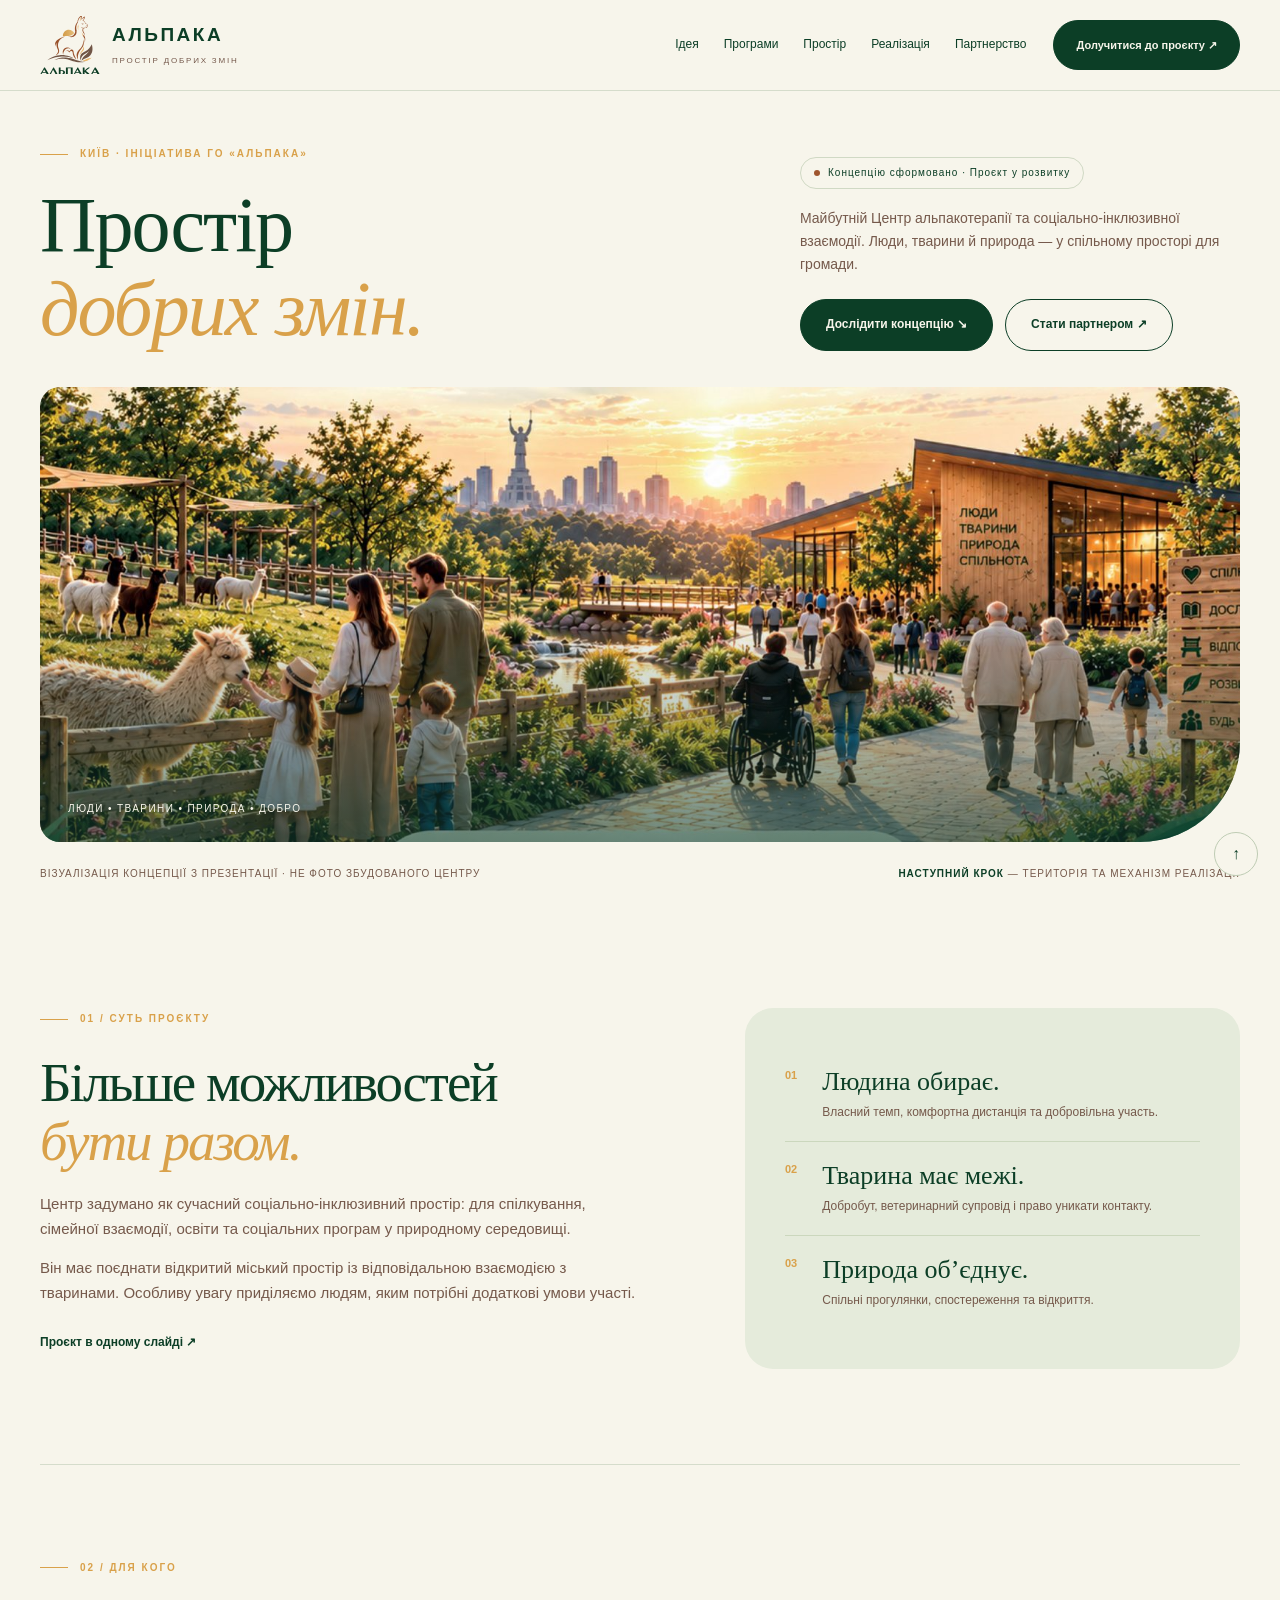
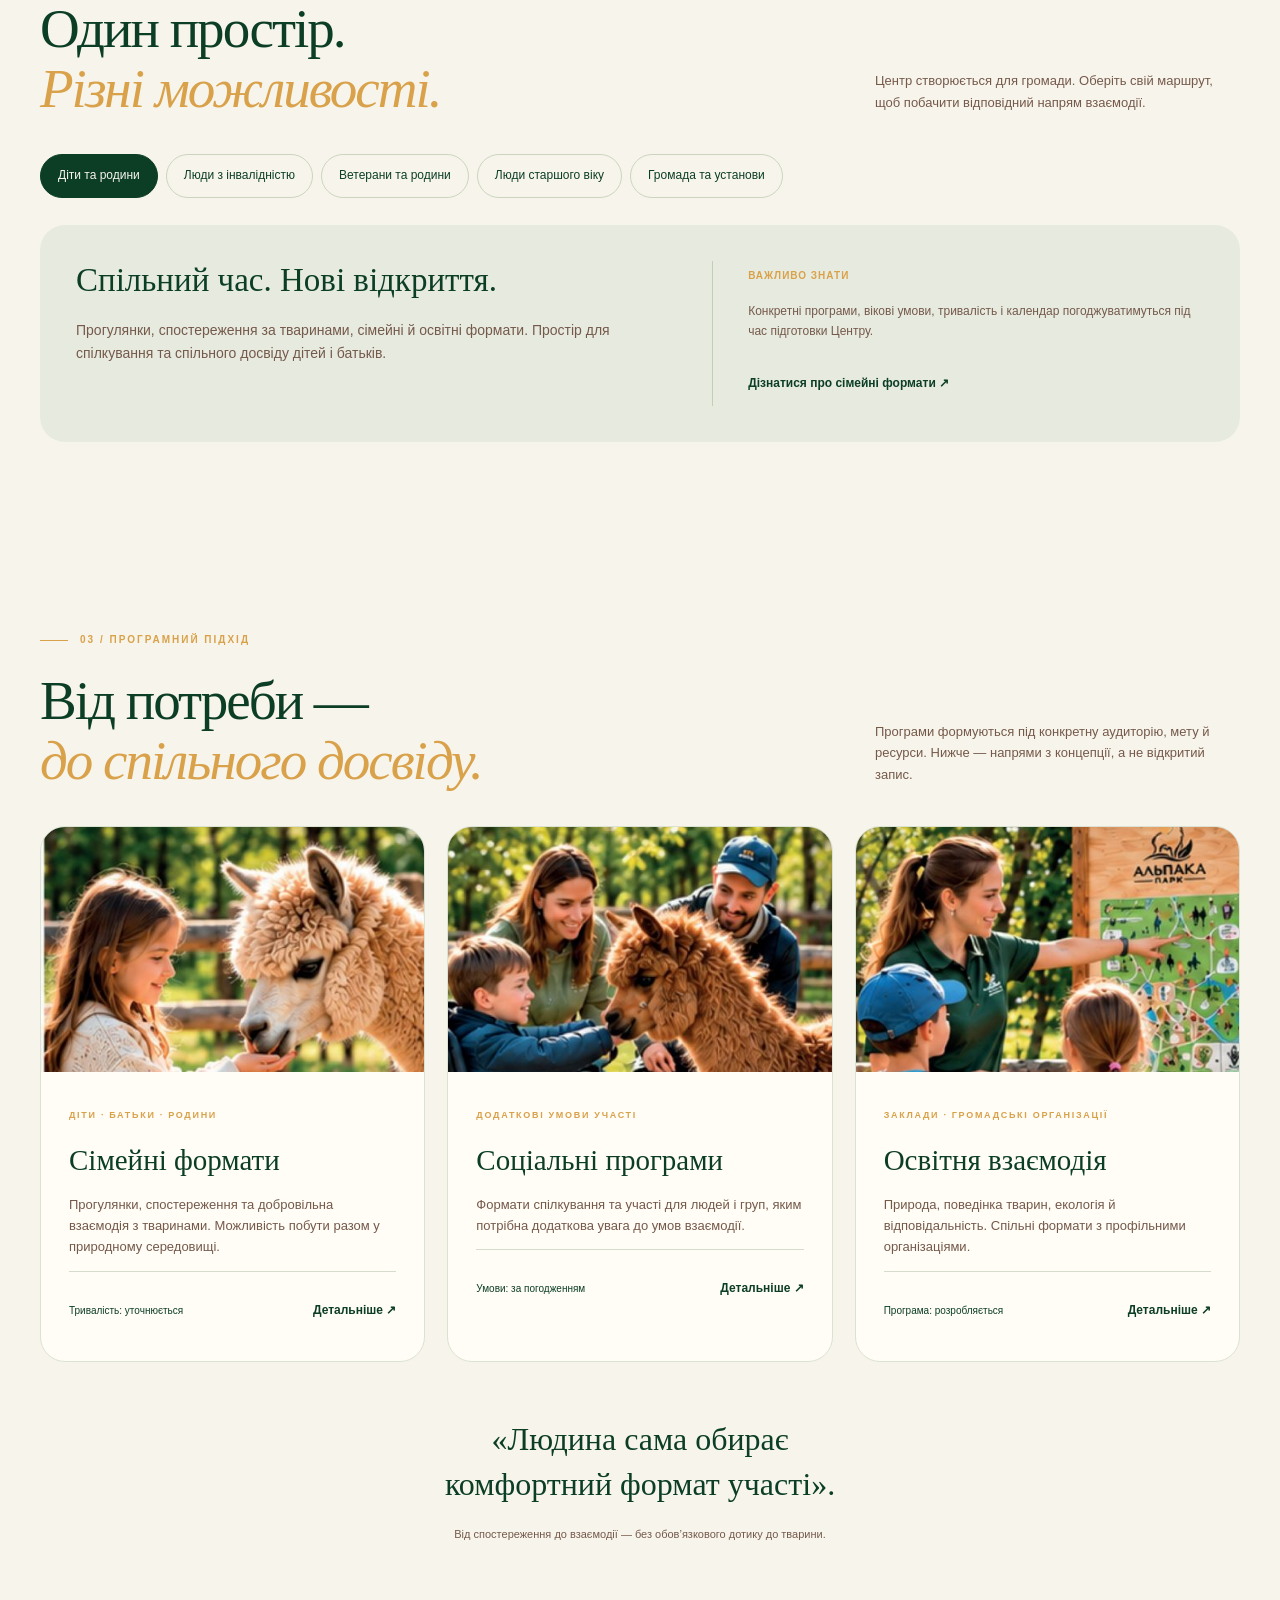
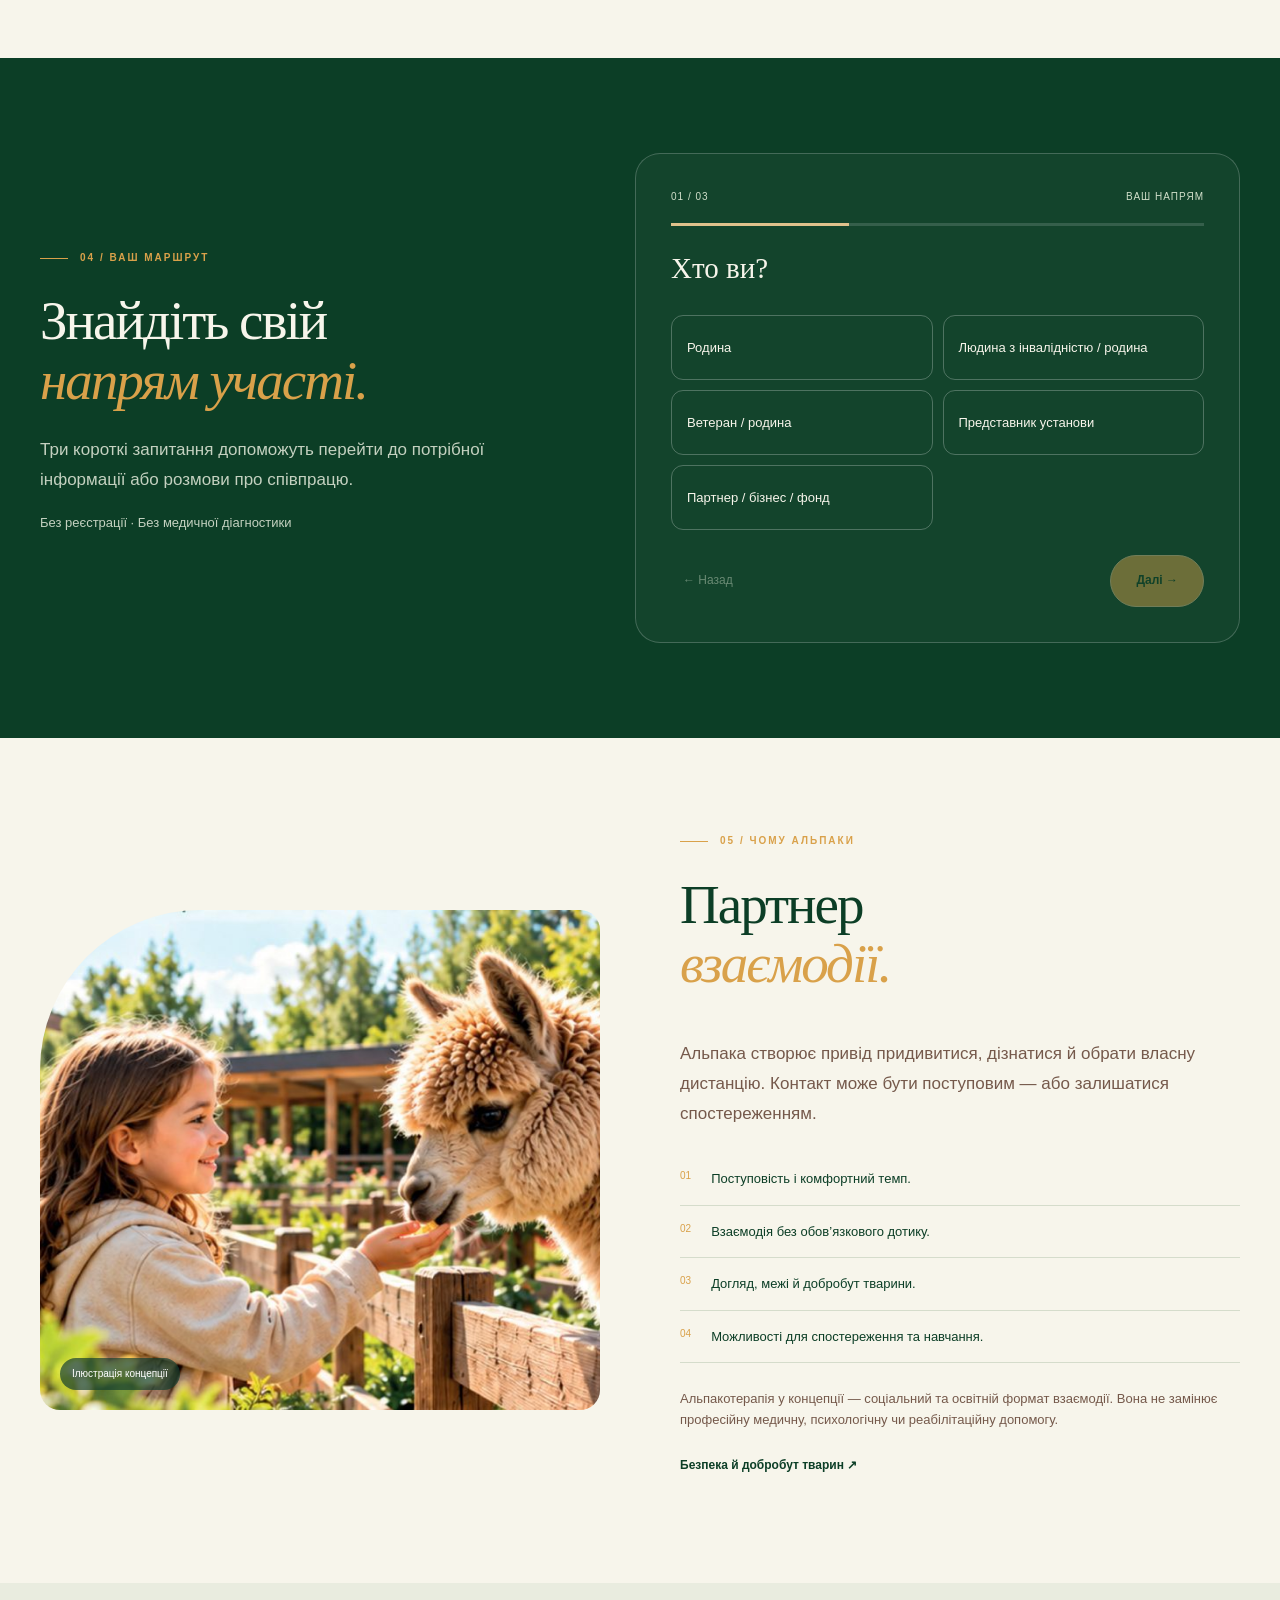
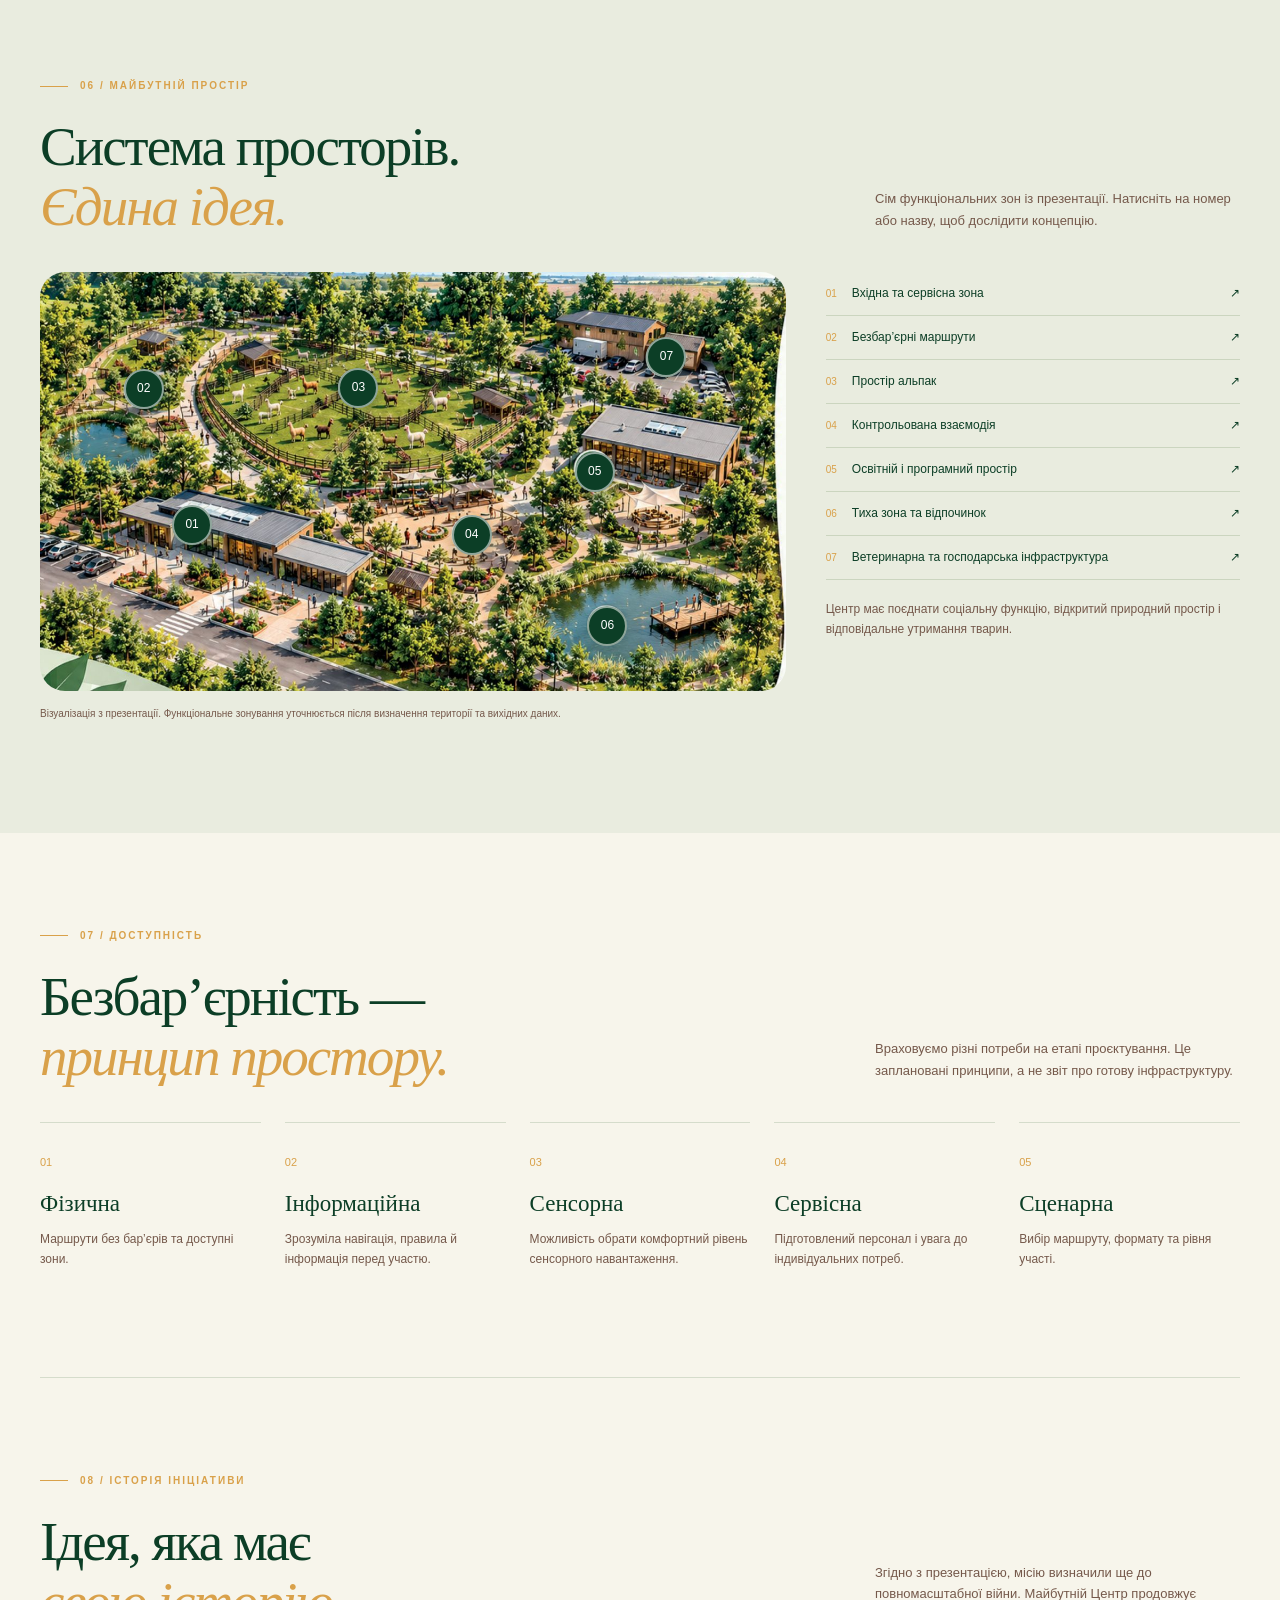
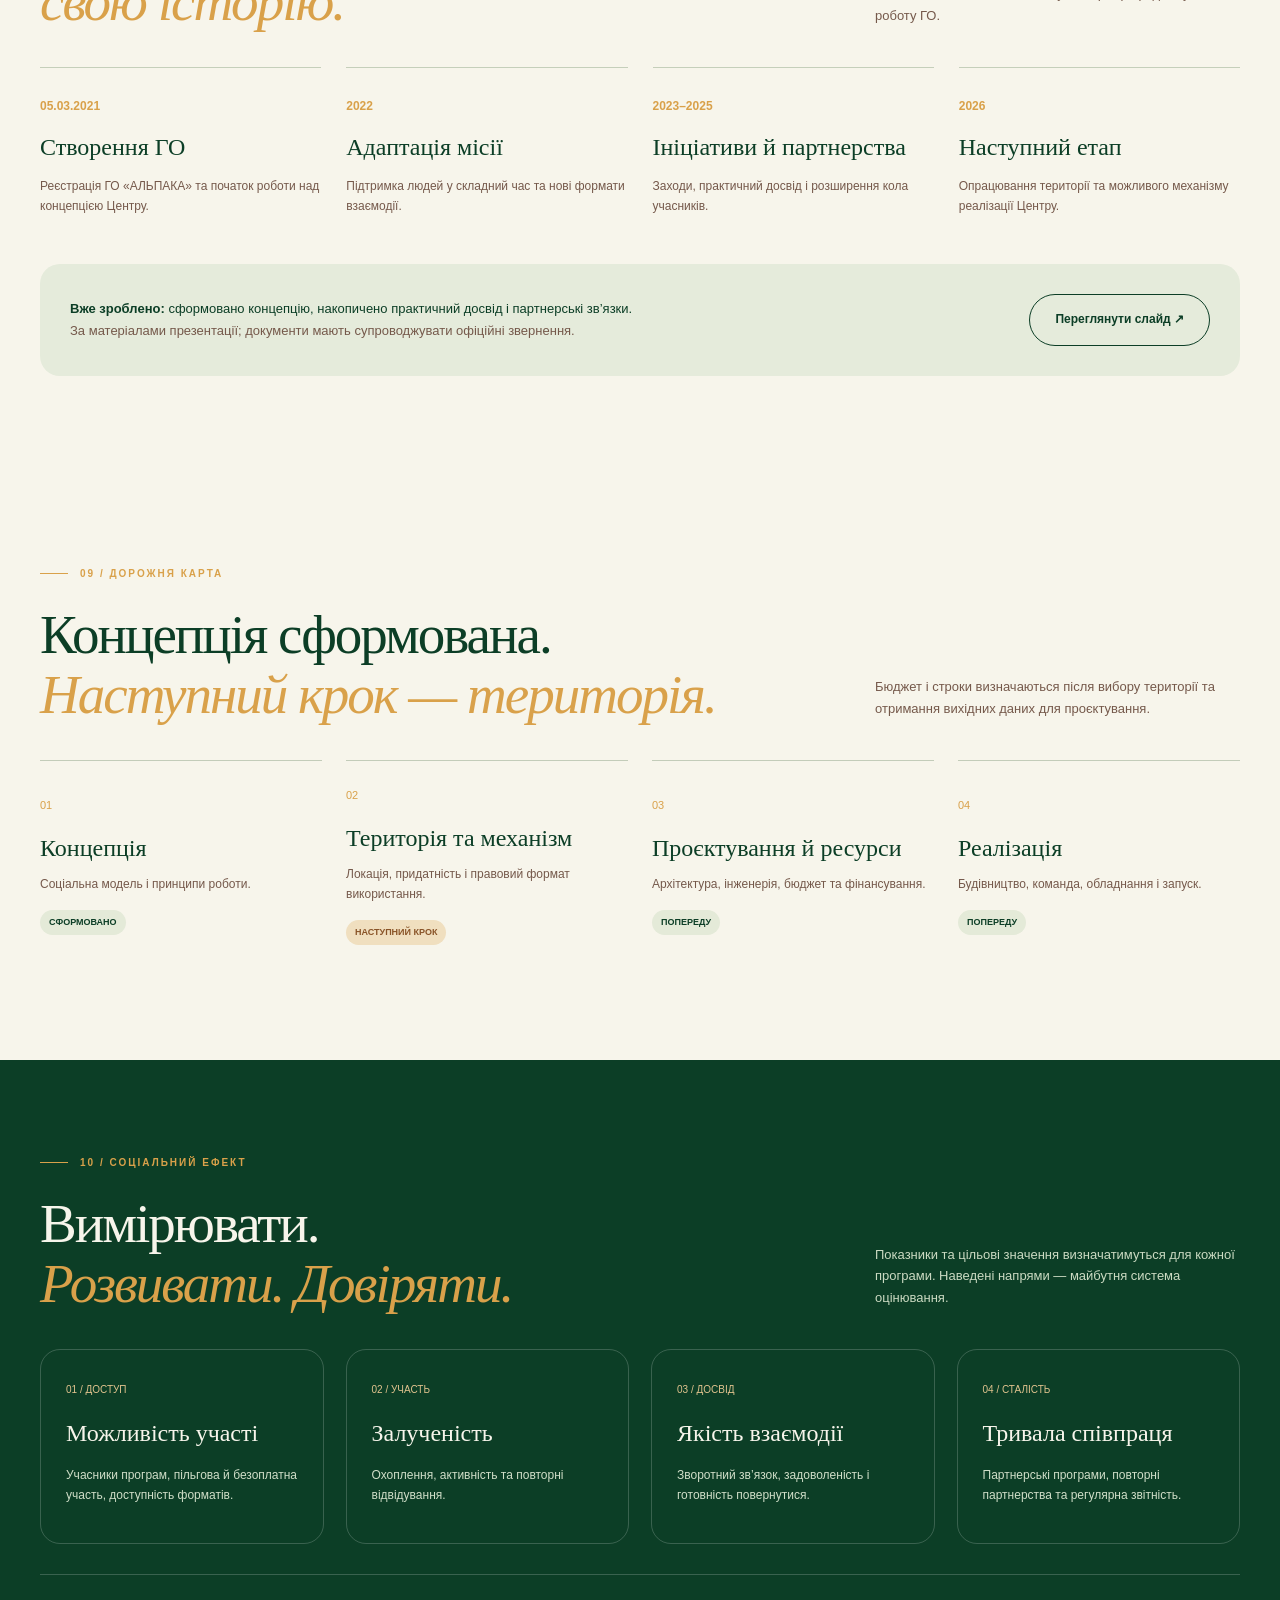
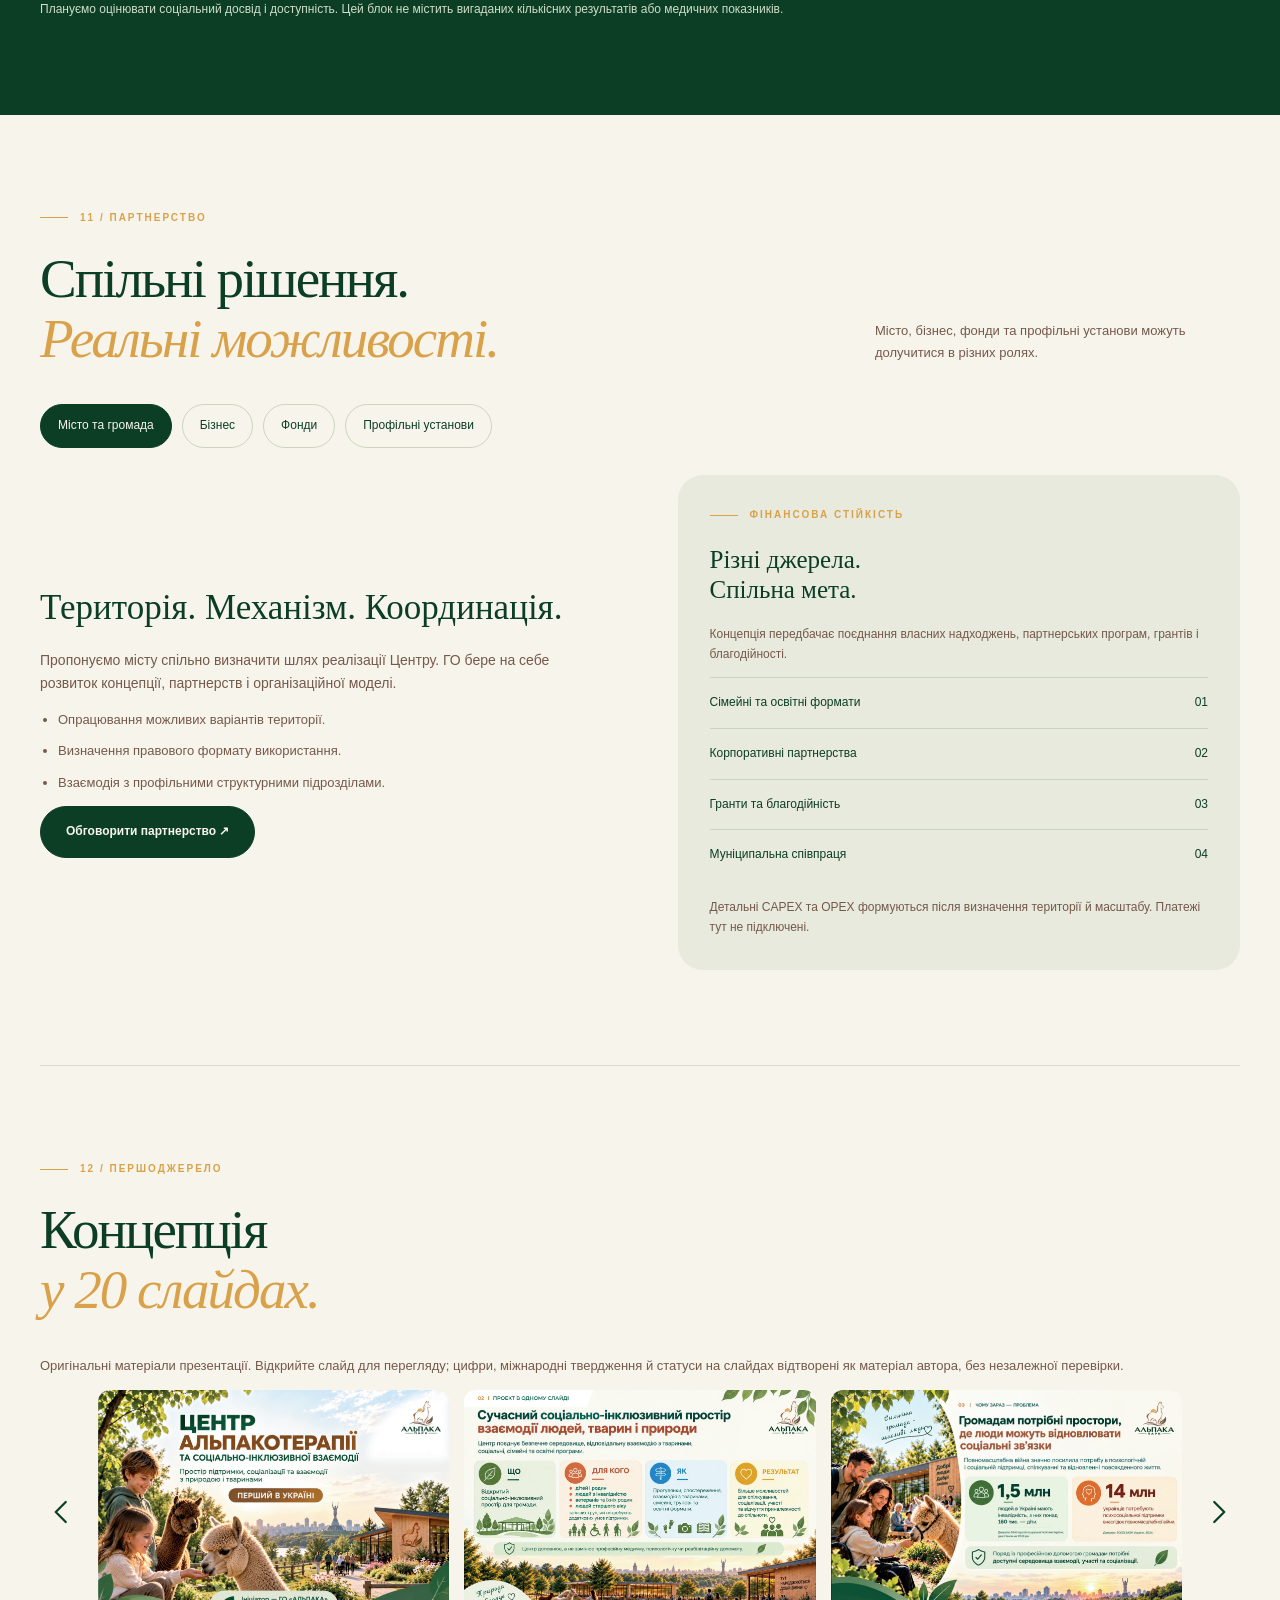
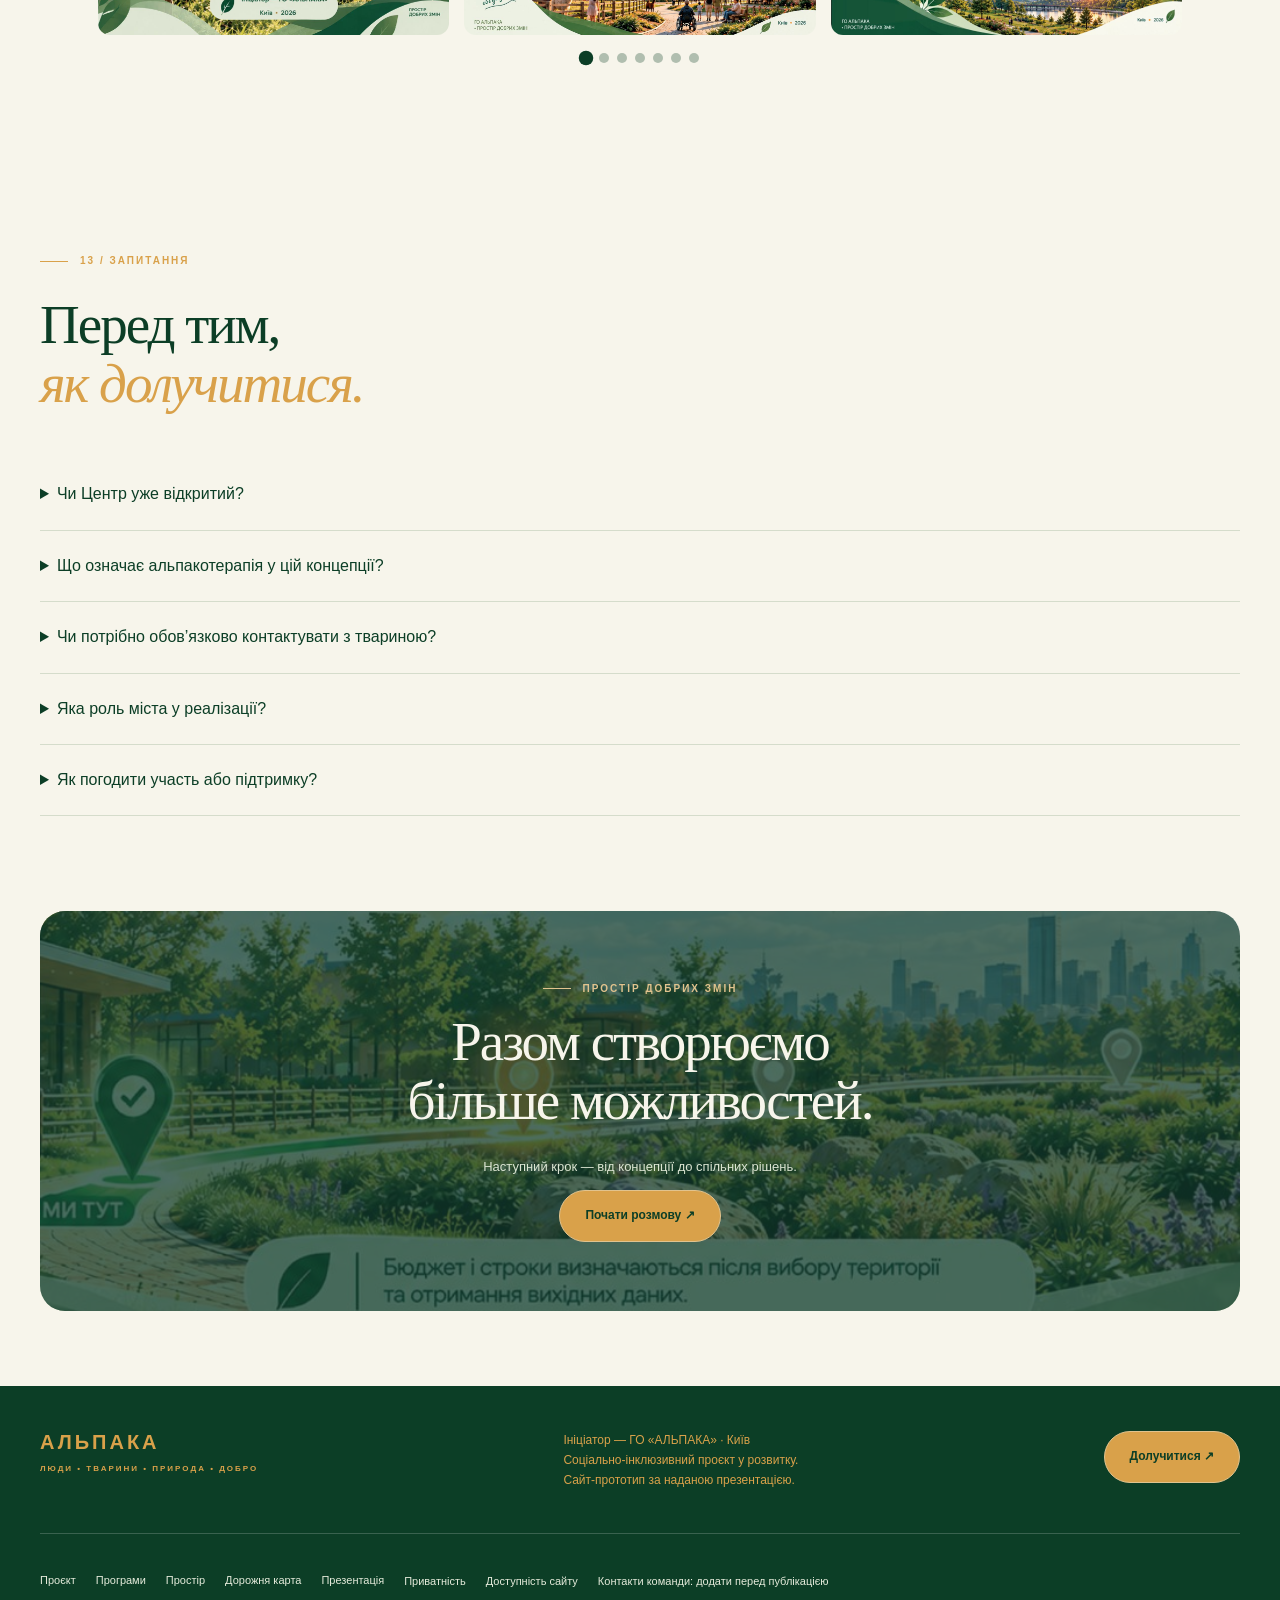
==== commit 23b1f23f: "add: - carousel of presentation slides according to edits - extract an array of encoded slides" ====
--- a/index.html
+++ b/index.html
@@ -116,7 +116,7 @@
                 </div>
                 <aside><b>ВАЖЛИВО ЗНАТИ</b>
                     <p id="audience-note">Конкретні програми, вікові умови, тривалість і календар погоджуватимуться під час підготовки Центру.</p>
-                        <button class="textbtn" id="audience-cta">Дізнатися про сімейні формати ↗</button>
+                <button class="textbtn" id="audience-cta">Дізнатися про сімейні формати ↗</button>                       
                 </aside>
             </div>
         </section>
@@ -397,11 +397,43 @@
                 <div>
                     <h2>Концепція<br><em>у 20 слайдах.</em></h2>
                 </div>
-                <button class="textbtn" id="all-slides">Показати всі слайди ↓</button>
             </div>
             <p class="muted">Оригінальні матеріали презентації. Відкрийте слайд для перегляду; цифри, міжнародні
                 твердження й статуси на слайдах відтворені як матеріал автора, без незалежної перевірки.</p>
-            <div class="slides-grid" id="slides-grid"></div>
+            <div class="carousel" id="carousel" role="region" aria-roledescription="карусель" aria-label="Слайди презентації" data-autoplay-ms="">
+                <button class="car-arrow car-prev" id="car-prev" type="button" aria-label="Попередні слайди">
+                    <svg viewBox="0 0 24 24" width="30" height="30" aria-hidden="true" focusable="false"><path d="M15 4 7 12l8 8" fill="none" stroke="currentColor" stroke-width="1.8" stroke-linecap="round" stroke-linejoin="round"/></svg>
+                </button>
+                <div class="car-viewport">
+                    <ul class="car-track" id="car-track" tabindex="0" aria-label="Слайди. Стрілки вліво/вправо — гортати, пробіл — пауза автогортання">
+                    <li class="car-slide"><img src="src/presentation/slide-01.jpg" alt="Слайд 1: Обкладинка" loading="eager" draggable="false"></li>
+                    <li class="car-slide"><img src="src/presentation/slide-02.jpg" alt="Слайд 2: Проєкт в одному слайді" loading="eager" draggable="false"></li>
+                    <li class="car-slide"><img src="src/presentation/slide-03.jpg" alt="Слайд 3: Чому зараз" loading="eager" draggable="false"></li>
+                    <li class="car-slide"><img src="src/presentation/slide-04.jpg" alt="Слайд 4: Історія ініціативи" loading="lazy" draggable="false"></li>
+                    <li class="car-slide"><img src="src/presentation/slide-05.jpg" alt="Слайд 5: Чому альпаки" loading="lazy" draggable="false"></li>
+                    <li class="car-slide"><img src="src/presentation/slide-06.jpg" alt="Слайд 6: Соціальна місія" loading="lazy" draggable="false"></li>
+                    <li class="car-slide"><img src="src/presentation/slide-07.jpg" alt="Слайд 7: Формати взаємодії" loading="lazy" draggable="false"></li>
+                    <li class="car-slide"><img src="src/presentation/slide-08.jpg" alt="Слайд 8: Міський простір" loading="lazy" draggable="false"></li>
+                    <li class="car-slide"><img src="src/presentation/slide-09.jpg" alt="Слайд 9: Програмний підхід" loading="lazy" draggable="false"></li>
+                    <li class="car-slide"><img src="src/presentation/slide-10.jpg" alt="Слайд 10: Функціональні зони" loading="lazy" draggable="false"></li>
+                    <li class="car-slide"><img src="src/presentation/slide-11.jpg" alt="Слайд 11: Доступність" loading="lazy" draggable="false"></li>
+                    <li class="car-slide"><img src="src/presentation/slide-12.jpg" alt="Слайд 12: Безпека й добробут" loading="lazy" draggable="false"></li>
+                    <li class="car-slide"><img src="src/presentation/slide-13.jpg" alt="Слайд 13: Міжнародний досвід" loading="lazy" draggable="false"></li>
+                    <li class="car-slide"><img src="src/presentation/slide-14.jpg" alt="Слайд 14: Соціальний ефект" loading="lazy" draggable="false"></li>
+                    <li class="car-slide"><img src="src/presentation/slide-15.jpg" alt="Слайд 15: Фінансова стійкість" loading="lazy" draggable="false"></li>
+                    <li class="car-slide"><img src="src/presentation/slide-16.jpg" alt="Слайд 16: Команда" loading="lazy" draggable="false"></li>
+                    <li class="car-slide"><img src="src/presentation/slide-17.jpg" alt="Слайд 17: Що вже зроблено" loading="lazy" draggable="false"></li>
+                    <li class="car-slide"><img src="src/presentation/slide-18.jpg" alt="Слайд 18: Дорожня карта" loading="lazy" draggable="false"></li>
+                    <li class="car-slide"><img src="src/presentation/slide-19.jpg" alt="Слайд 19: Партнерство з містом" loading="lazy" draggable="false"></li>
+                    <li class="car-slide"><img src="src/presentation/slide-20.jpg" alt="Слайд 20: Простір добрих змін" loading="lazy" draggable="false"></li>
+                    </ul>
+                    <span class="car-status" id="car-status" role="status" aria-live="polite"></span>
+                </div>
+                <button class="car-arrow car-next" id="car-next" type="button" aria-label="Наступні слайди">
+                    <svg viewBox="0 0 24 24" width="30" height="30" aria-hidden="true" focusable="false"><path d="m9 4 8 8-8 8" fill="none" stroke="currentColor" stroke-width="1.8" stroke-linecap="round" stroke-linejoin="round"/></svg>
+                </button>
+                <div class="car-dots" id="car-dots" role="group" aria-label="Сторінки каруселі"></div>
+            </div>
         </section>
         <section class="wrap" id="faq">
             <div class="eyebrow">13 / Запитання</div>
@@ -482,8 +514,13 @@
                 <input id="email" name="email" type="email" autocomplete="email" required>
                 <label for="direction">Напрям</label>
                 <select id="direction" name="direction">
-                <option>Загальні питання</option>Сімейні формати</option>Соціальні програми</option>Освітня взаємодія
-                </option>Територія та реалізація</option>Партнерство</option>Підтримка проєкту</option>
+                <option>Загальні питання</option>
+                <option>Сімейні формати</option>
+                <option>Соціальні програми</option>
+                <option>Освітня взаємодія</option>
+                <option>Територія та реалізація</option>
+                <option>Партнерство</option>
+                <option>Підтримка проєкту</option>
             </select><label for="comment">Коротко про ваш запит <span
                     class="muted">(необов’язково)</span></label><textarea id="comment" name="comment"
                 maxlength="1200"></textarea><label class="consent"><input id="consent" type="checkbox"
--- a/css/style.css
+++ b/css/style.css
@@ -1031,32 +1031,180 @@
             gap: 30px
         }
 
-        .slides-grid {
+        /* КАРУСЕЛЬ СЛАЙДІВ */
+        .carousel {
+            --per: 3;          /* скільки слайдів видно одночасно (ПК) */
+            --gap: 15px;       /* відстань між слайдами */
             display: grid;
-            grid-template-columns: repeat(4, 1fr);
-            gap: 15px
-        }
-
-        .slide-btn {
+            grid-template-columns: auto minmax(0, 1fr) auto;
+            grid-template-areas: "prev view next" ". dots .";
+            align-items: center;
+            column-gap: 14px;
+            row-gap: 18px;
+            margin-top: 10px
+        }
+
+        .car-viewport {
+            grid-area: view;
+            position: relative;
+            min-width: 0
+        }
+
+        .car-track {
+            display: flex;
+            gap: var(--gap);
+            margin: 0;
             padding: 0;
-            background: transparent;
-            border: 0;
-            text-align: left;
-            border-radius: 12px;
-            overflow: hidden
-        }
-
-        .slide-btn img {
+            list-style: none;
+            overflow-x: auto;
+            scroll-snap-type: x mandatory;
+            scroll-behavior: smooth;
+            scrollbar-width: none;
+            overscroll-behavior-x: contain
+        }
+
+        .car-track::-webkit-scrollbar {
+            display: none
+        }
+
+        .car-slide {
+            flex: 0 0 calc((100% - (var(--per) - 1) * var(--gap)) / var(--per));
+            scroll-snap-align: start;
+            cursor: pointer
+        }
+
+        .car-slide img {
+            width: 100%;
             aspect-ratio: 1.43;
             object-fit: cover;
-            border-radius: 12px
-        }
-
-        .slide-btn span {
-            display: block;
-            padding: 9px 1px;
-            font-size: 10px;
-            color: var(--muted)
+            border-radius: 12px;
+            user-select: none;
+            -webkit-user-drag: none
+        }
+
+        .car-arrow {
+            flex: none;
+            width: 44px;
+            height: 44px;
+            display: grid;
+            place-items: center;
+            padding: 0;
+            border: 0;
+            background: transparent;
+            color: var(--g);
+            transition: transform .2s, opacity .2s
+        }
+
+        .car-prev {
+            grid-area: prev
+        }
+
+        .car-next {
+            grid-area: next
+        }
+
+        .car-arrow:hover {
+            opacity: .65
+        }
+
+        .car-prev:hover {
+            transform: translateX(-3px)
+        }
+
+        .car-next:hover {
+            transform: translateX(3px)
+        }
+
+        /* крапки-індикатори */
+        .car-dots {
+            grid-area: dots;
+            display: flex;
+            flex-wrap: wrap;
+            justify-content: center;
+            align-items: center;
+            gap: 8px
+        }
+
+        .car-dot {
+            width: 10px;
+            height: 10px;
+            padding: 0;
+            border: 0;
+            border-radius: 50%;
+            background: var(--g);
+            opacity: .3;
+            transition: opacity .25s, transform .25s
+        }
+
+        .car-dot:hover {
+            opacity: .6
+        }
+
+        .car-dot[aria-current="true"] {
+            opacity: 1;
+            transform: scale(1.45)
+        }
+
+        /* підказка «Пауза / Автогортання» по центру слайда */
+        .car-status {
+            position: absolute;
+            left: 50%;
+            top: 50%;
+            transform: translate(-50%, -50%);
+            padding: 10px 20px;
+            border-radius: 30px;
+            background: #0c3e26cc;
+            color: var(--cream);
+            font-size: 12px;
+            letter-spacing: .5px;
+            white-space: nowrap;
+            opacity: 0;
+            pointer-events: none;
+            transition: opacity .25s
+        }
+
+        .car-status.show {
+            opacity: 1
+        }
+
+        @media(max-width:900px) {
+            .carousel {
+                --per: 2
+            }
+        }
+
+        /* мобільний: 1 слайд, стрілки й крапки під фото */
+        @media(max-width:700px) {
+            .carousel {
+                --per: 1;
+                grid-template-areas: "view view view" "prev dots next";
+                row-gap: 8px
+            }
+
+            .car-arrow {
+                width: 40px;
+                height: 40px
+            }
+
+            .car-dots {
+                flex-wrap: nowrap;
+                gap: 4px
+            }
+
+            .car-dot {
+                width: 6px;
+                height: 6px
+            }
+
+            .car-dot[aria-current="true"] {
+                transform: scale(1.7)
+            }
+        }
+
+        @media(prefers-reduced-motion:reduce) {
+            .car-track {
+                scroll-behavior: auto
+            }
         }
 
         details {
@@ -1444,10 +1592,6 @@
             .timeline,
             .impact-grid {
                 grid-template-columns: 1fr 1fr
-            }
-
-            .slides-grid {
-                grid-template-columns: repeat(3, 1fr)
             }
 
             .split .alpaca-image img {
@@ -1632,10 +1776,6 @@
                 padding: 25px
             }
 
-            .slides-grid {
-                grid-template-columns: 1fr 1fr
-            }
-
             .footer-top {
                 flex-direction: column;
                 gap: 25px
@@ -1698,10 +1838,6 @@
                 align-items: start
             }
 
-            .gallery-head .textbtn {
-                font-size: 11px
-            }
-
             .lead {
                 font-size: 15px
             }
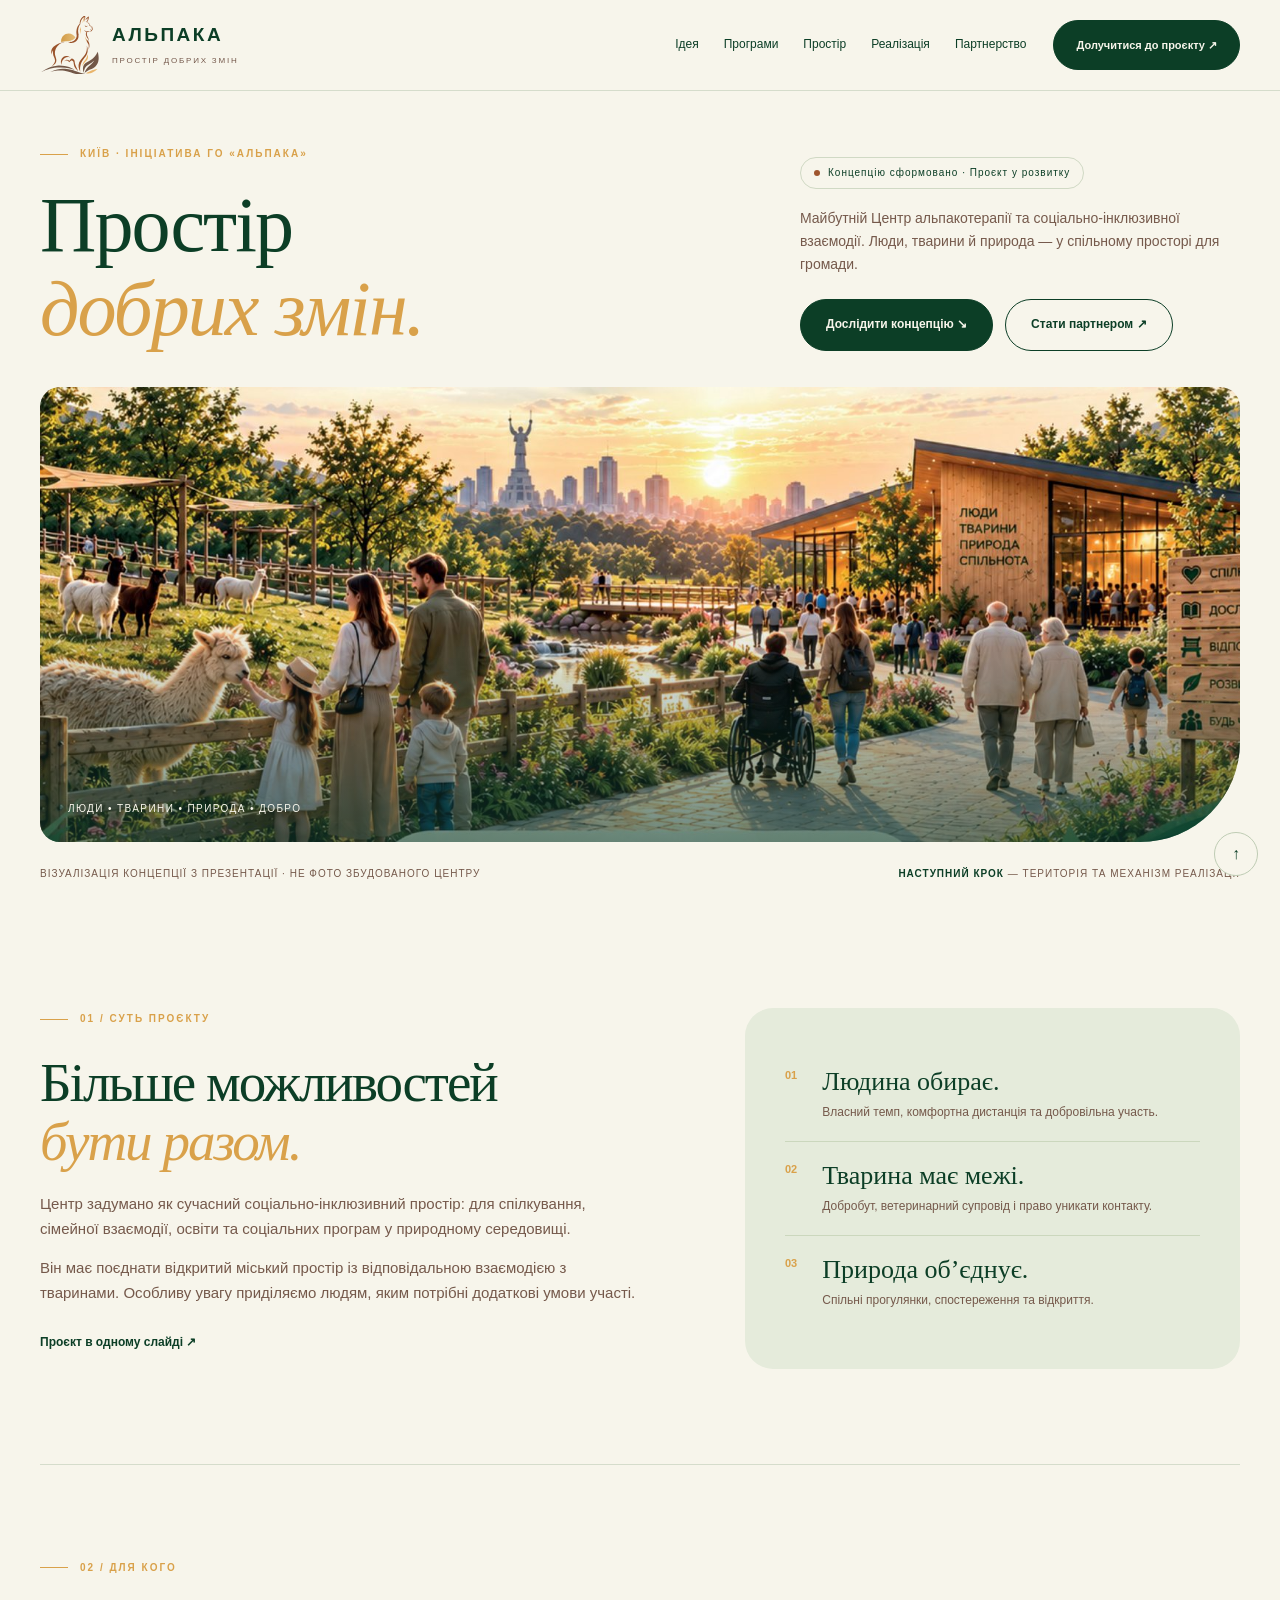
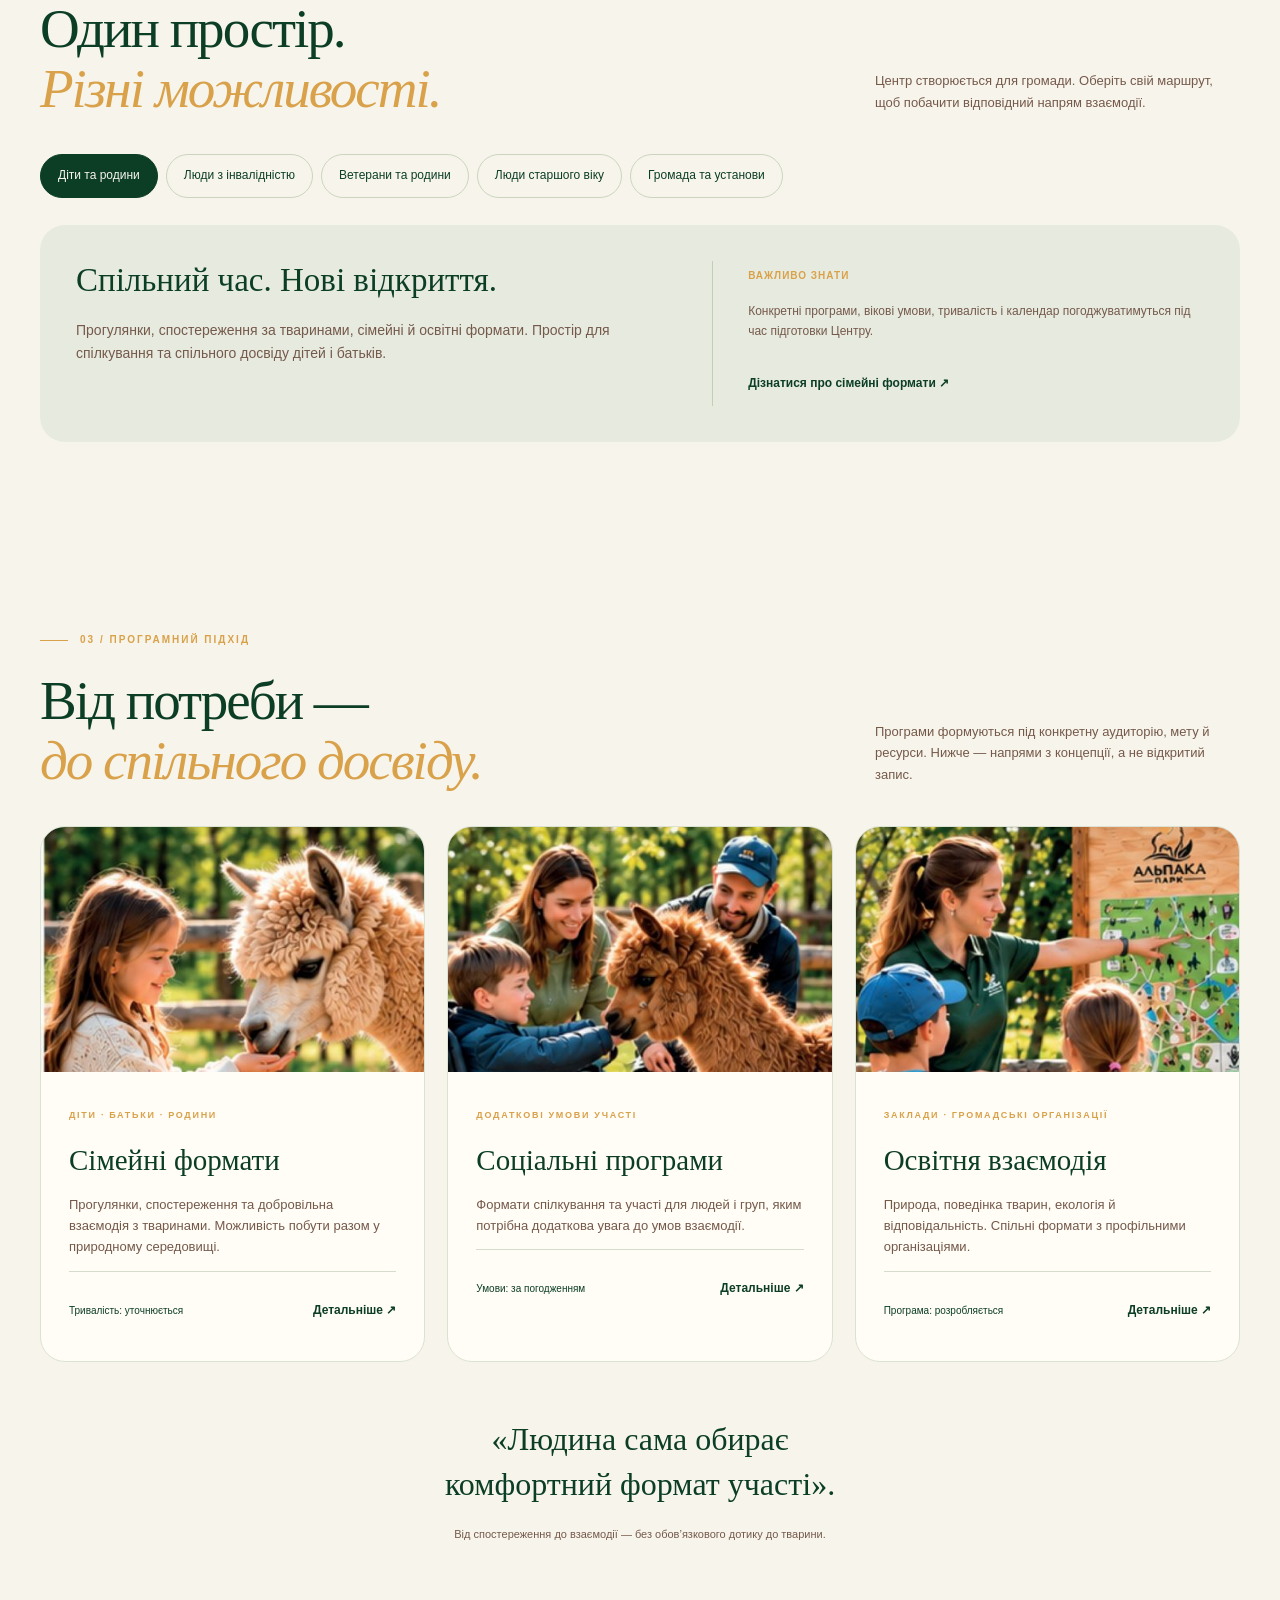
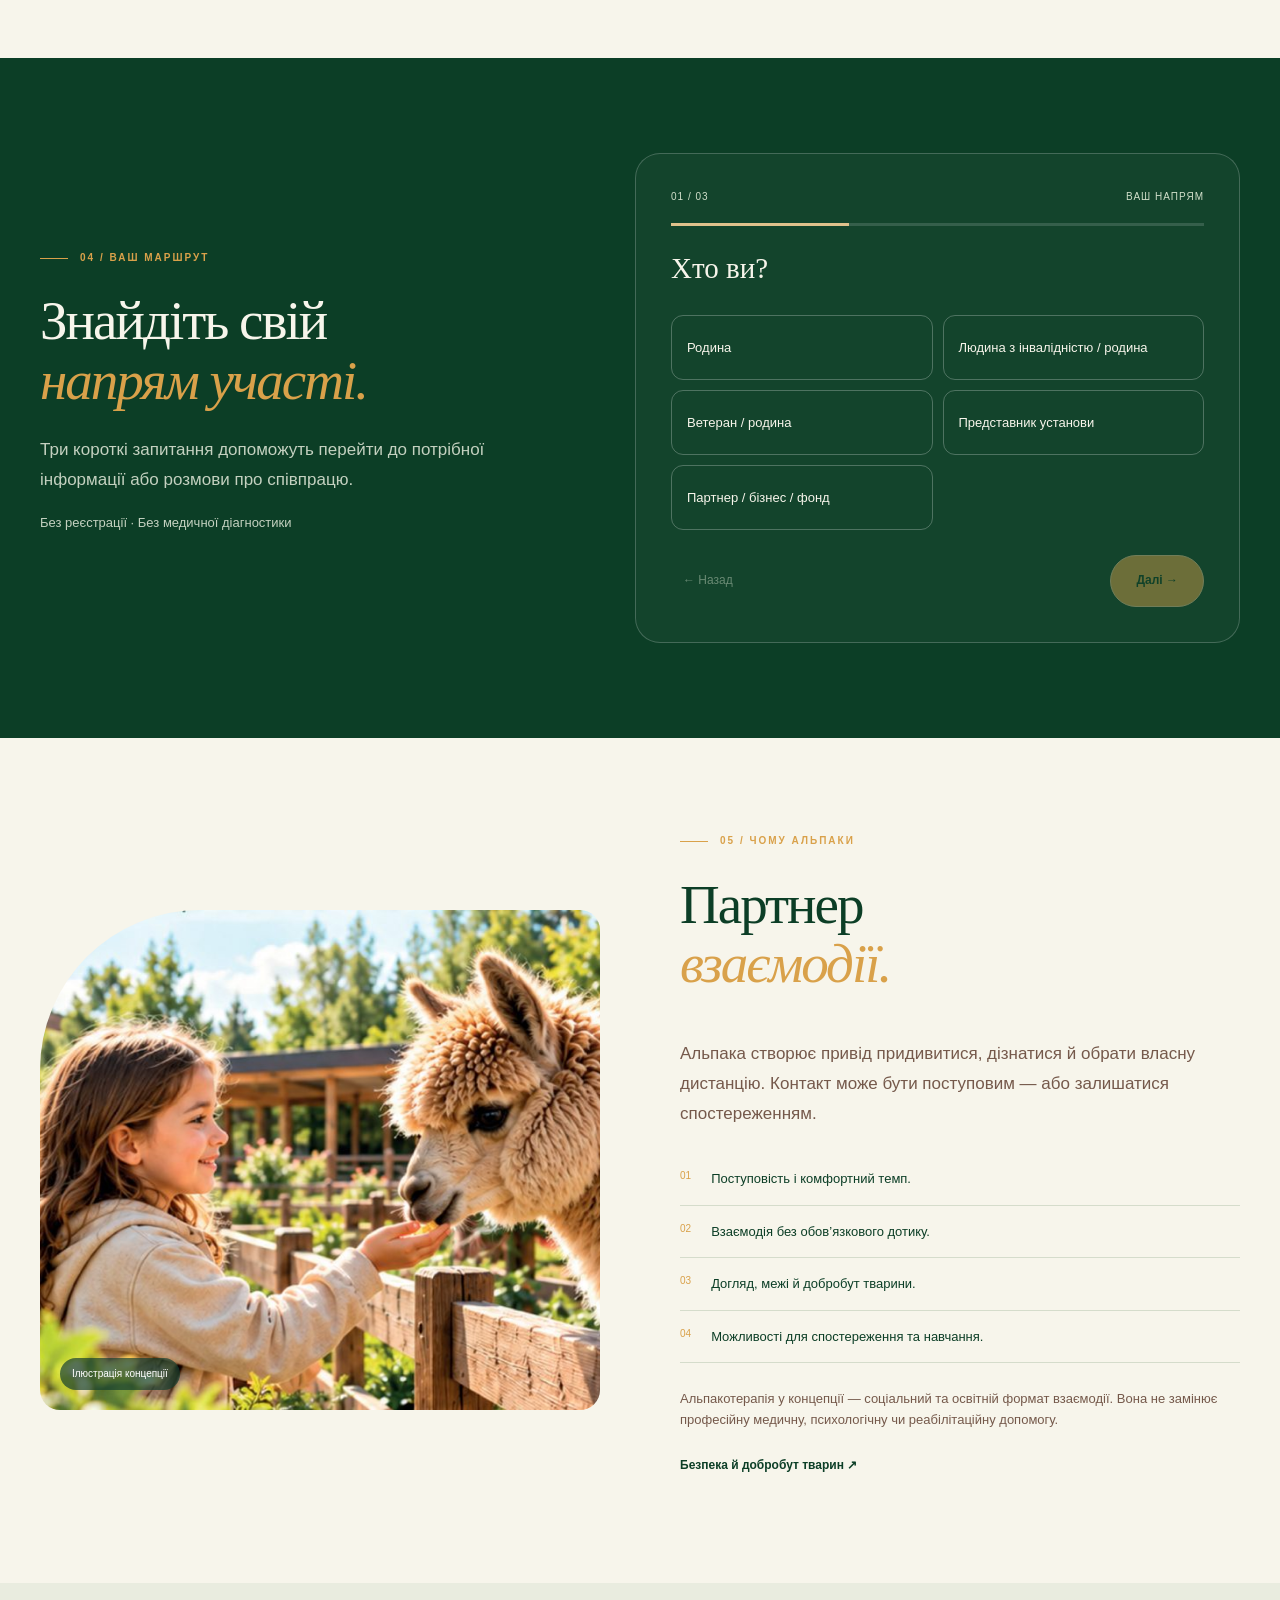
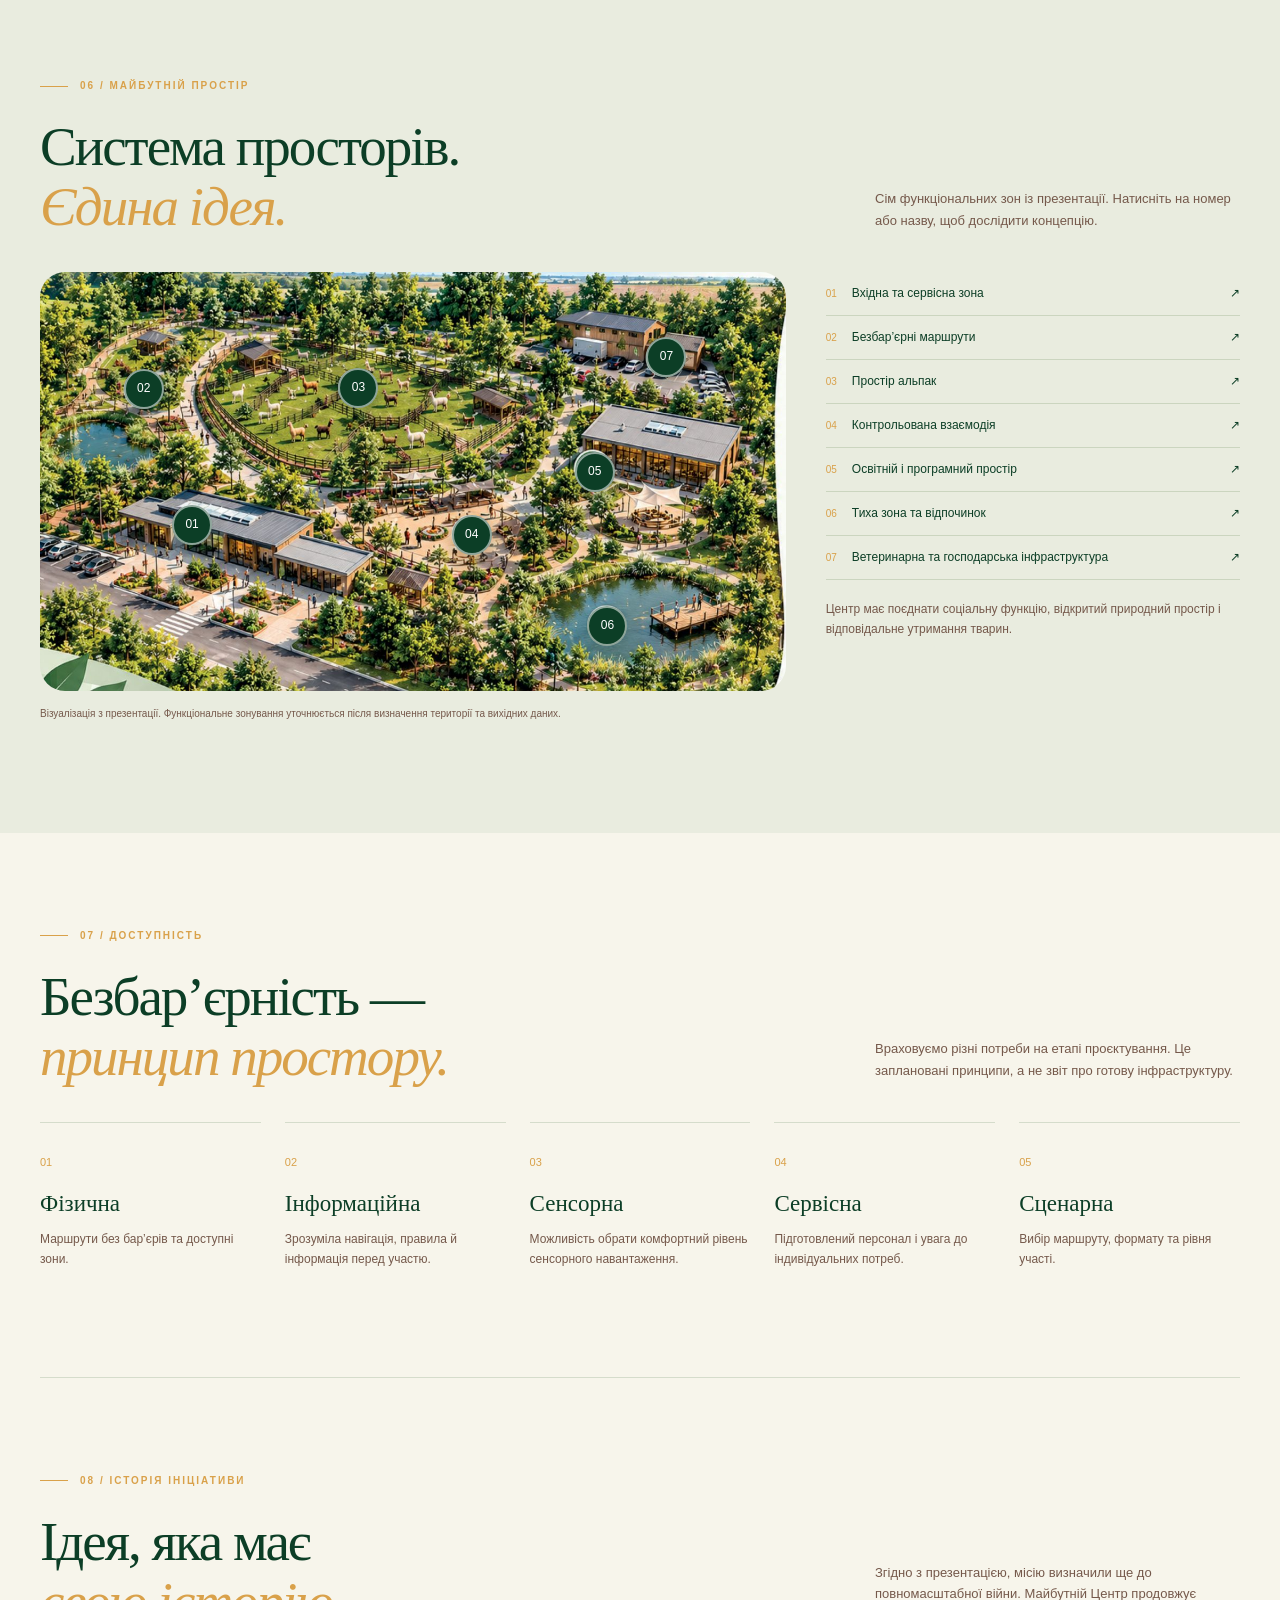
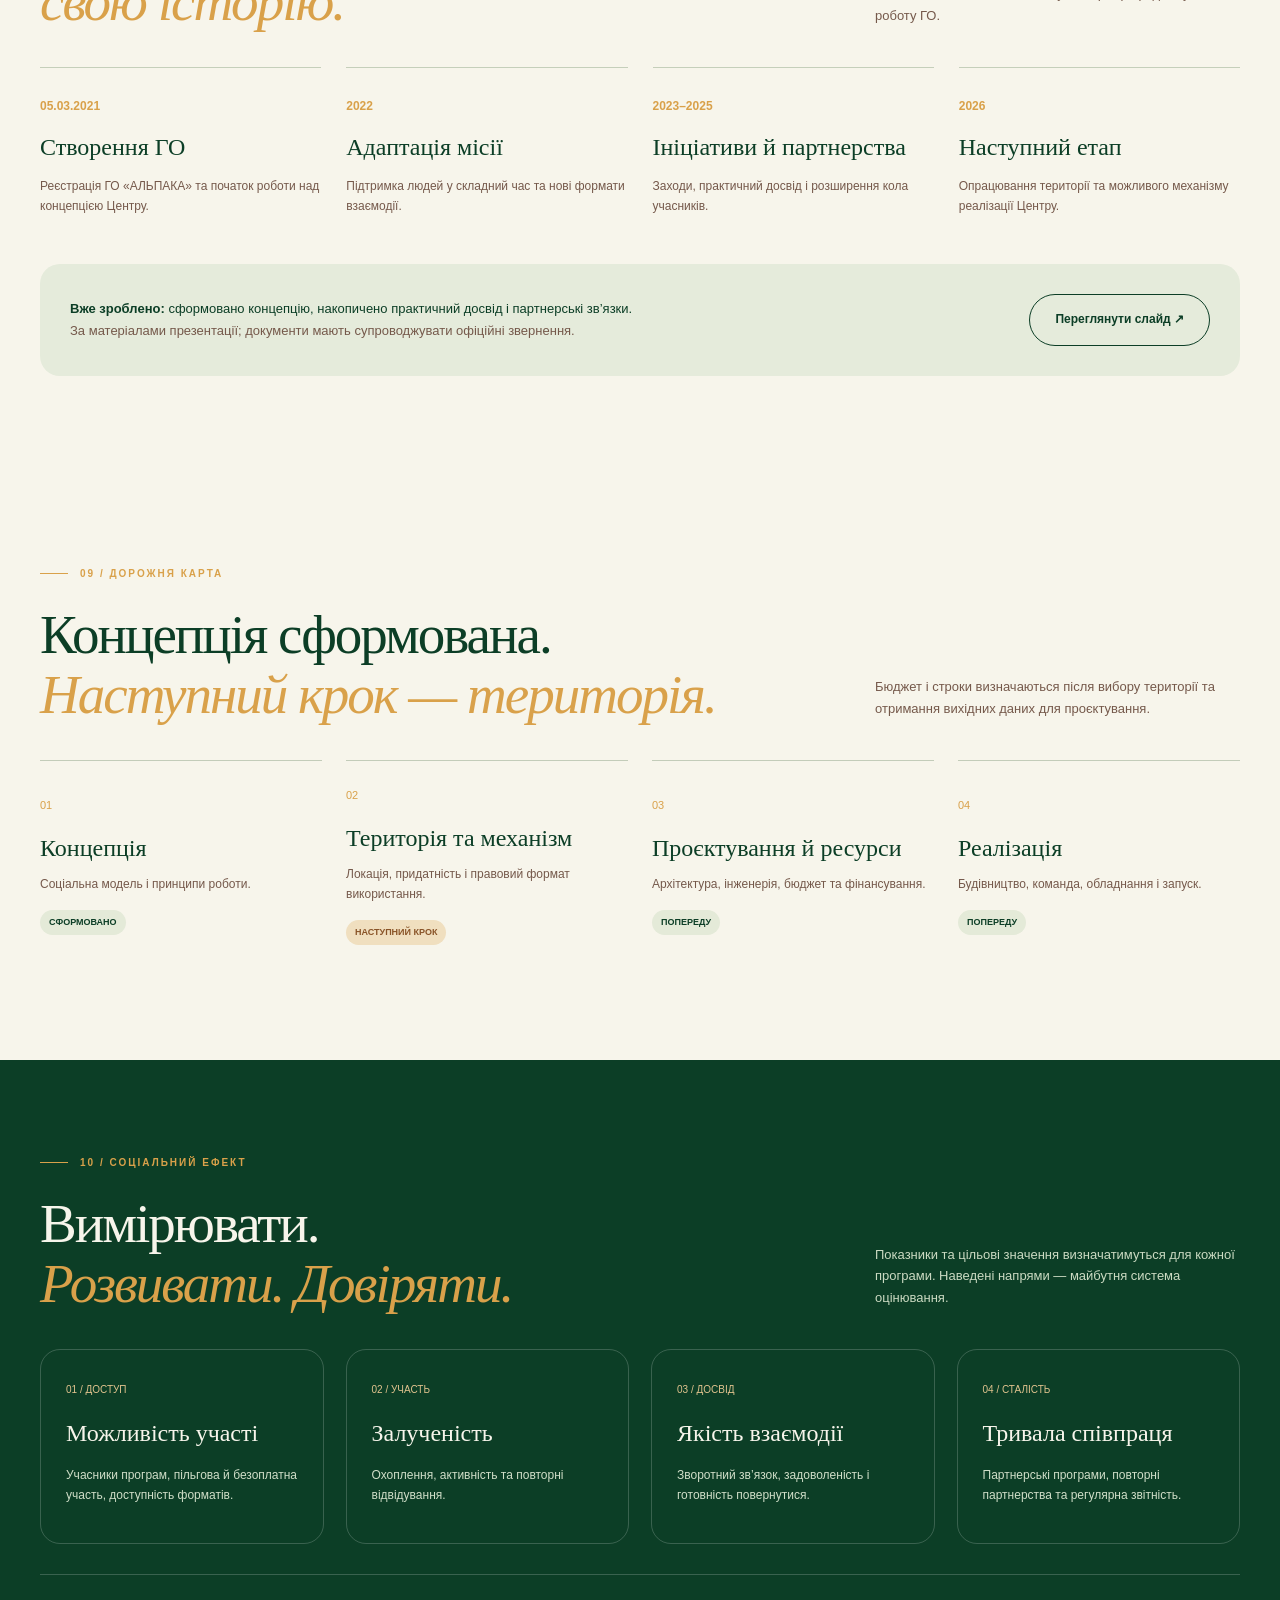
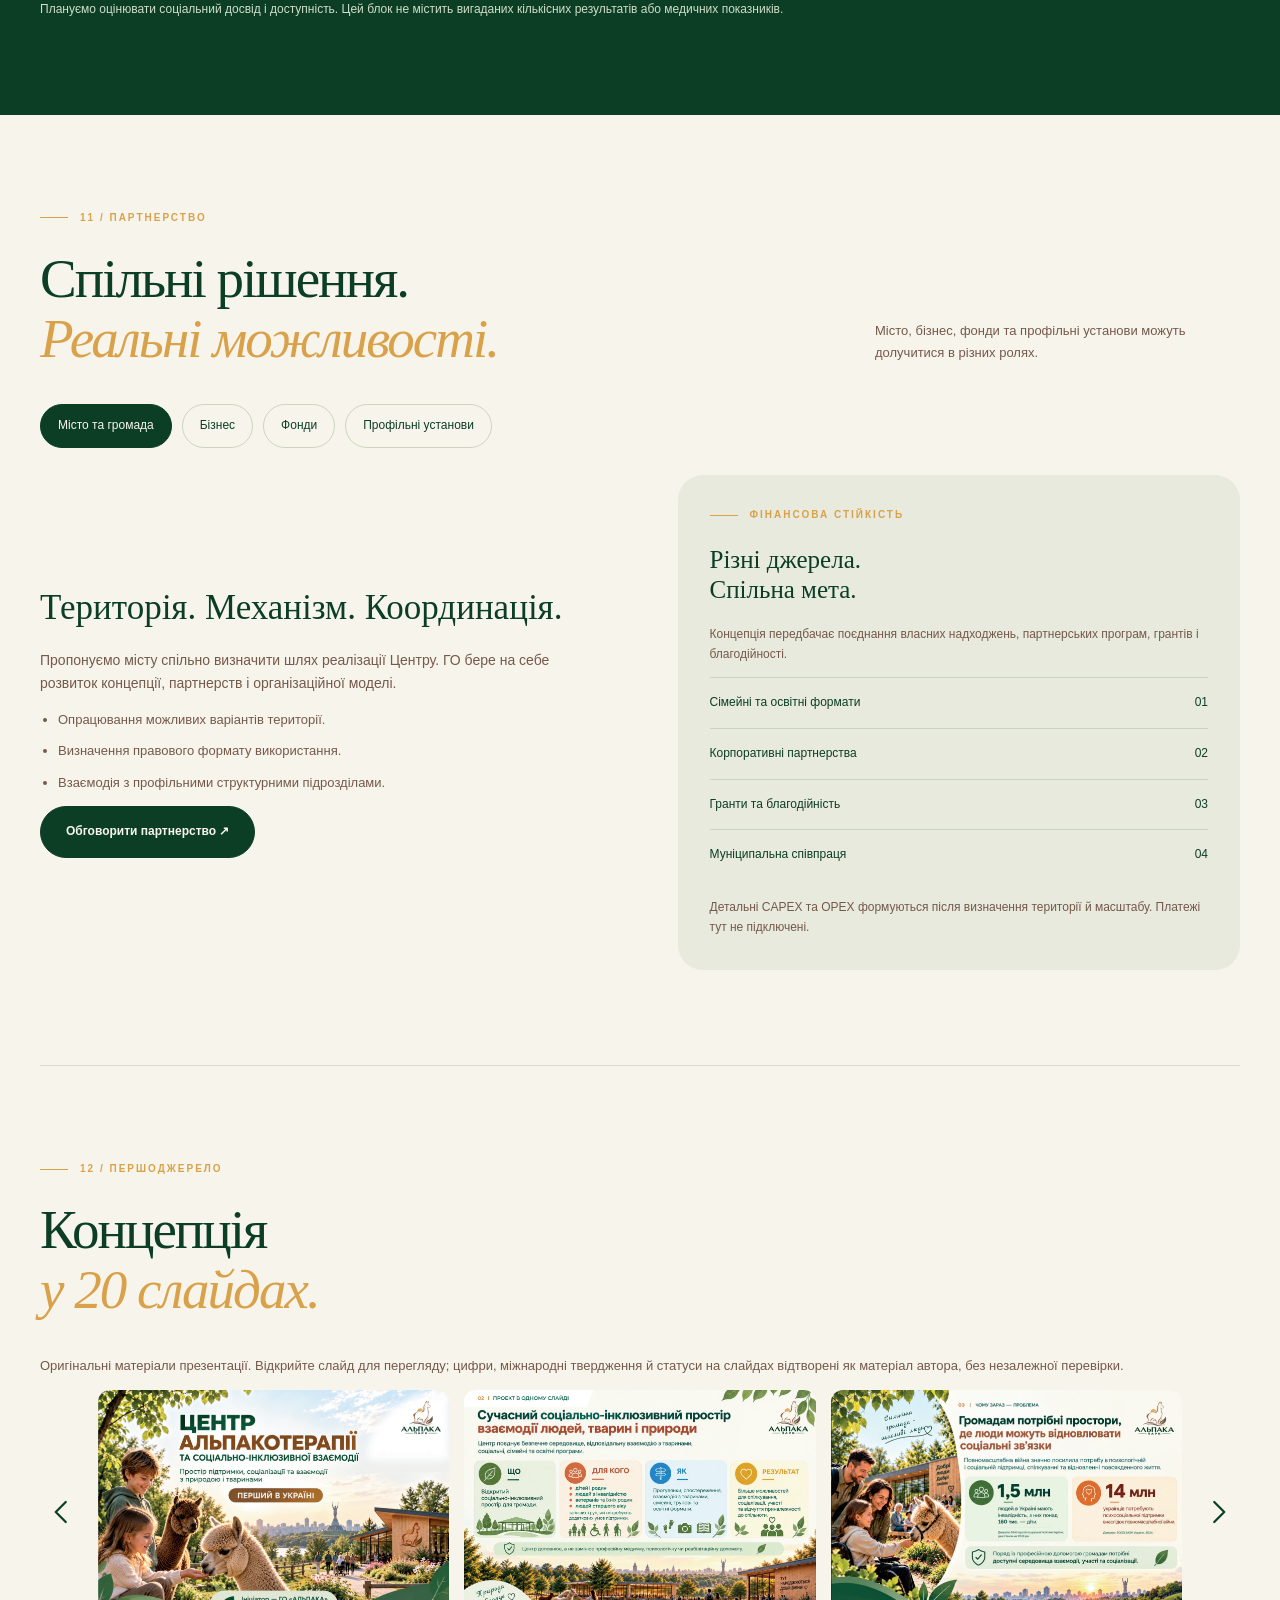
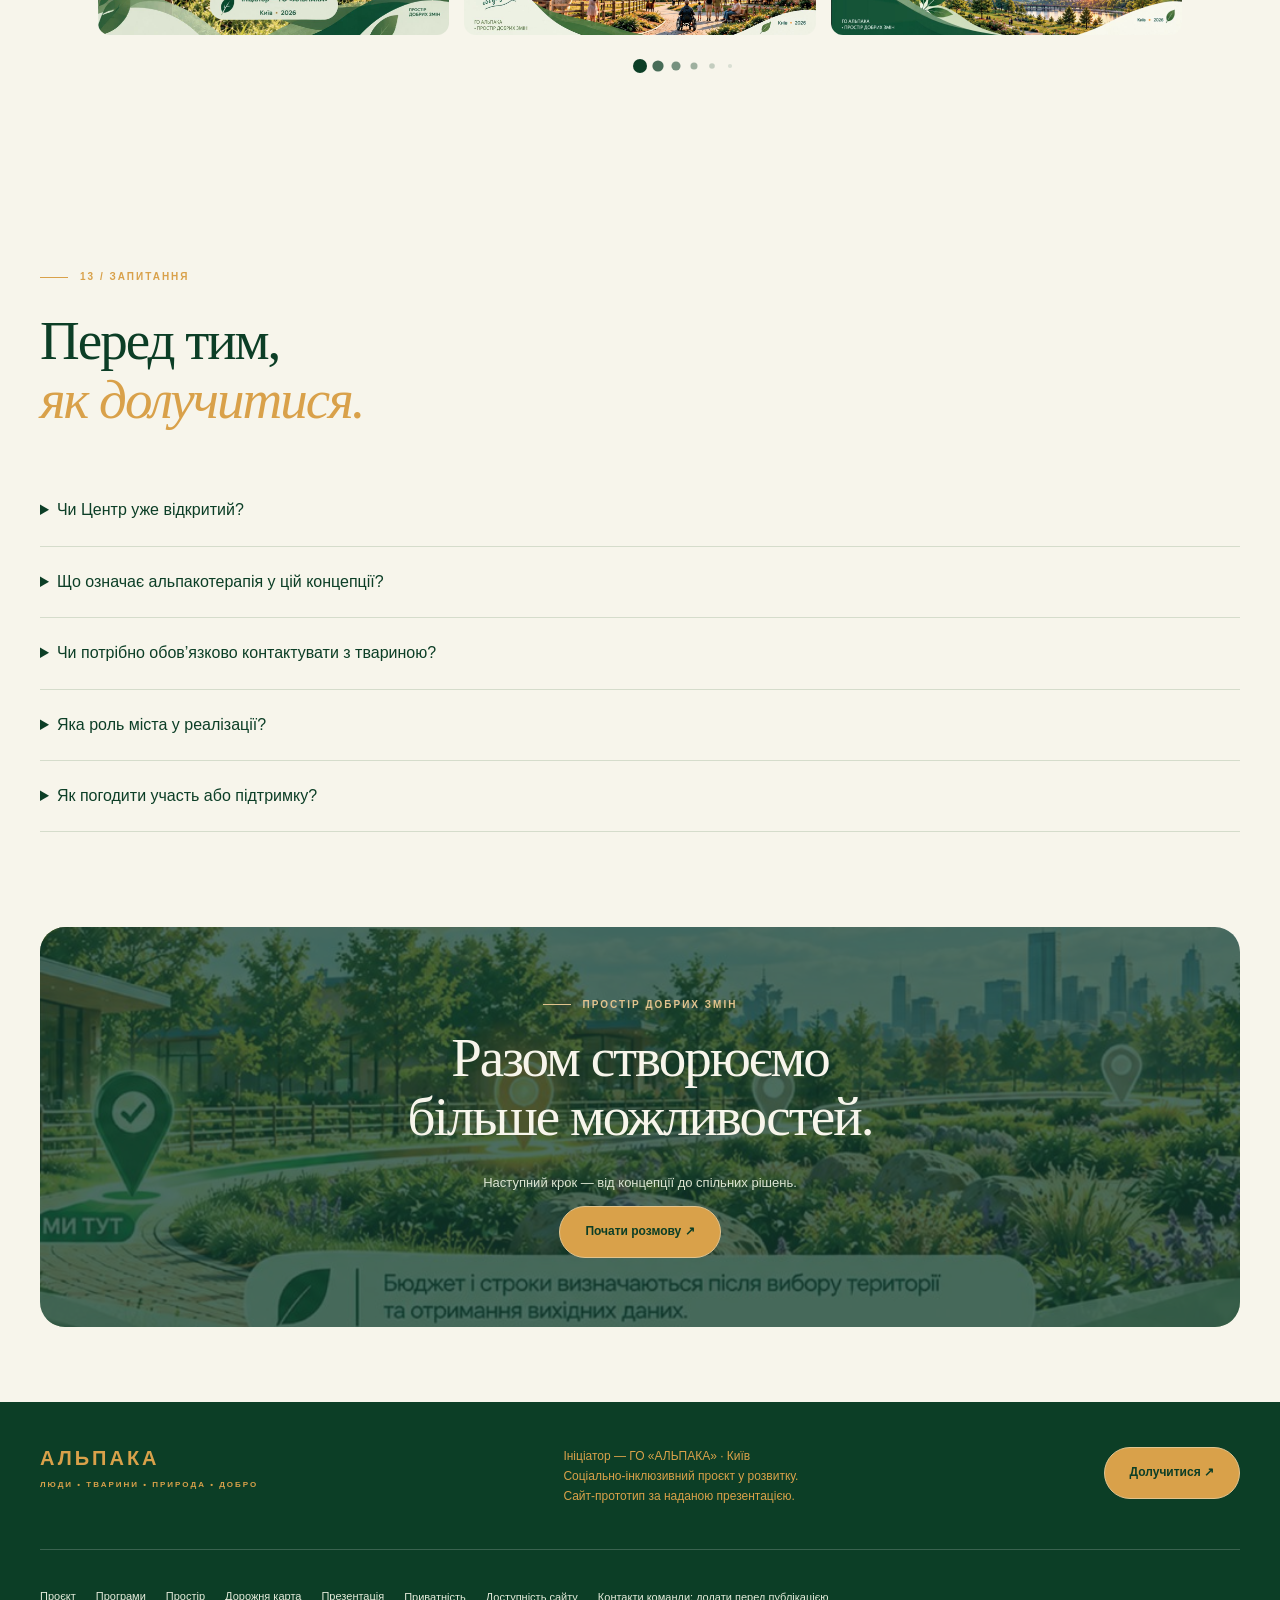
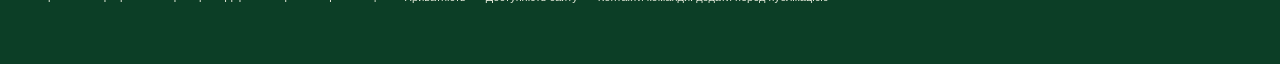
==== commit 06db7eab: "modify: - style presentation add: - favicon-banner" ====
--- a/index.html
+++ b/index.html
@@ -19,15 +19,15 @@
     <header>
         <div class="wrap nav">
             <a class="brand" href="#main">
-            <img src="src/favicon.svg"
+            <img src="src/favicon-banner.svg"
                 alt="Емблема Альпака Парк">
                 <div><b>АЛЬПАКА</b><small>ПРОСТІР ДОБРИХ ЗМІН</small></div>
             </a>
             <nav class="navlinks" id="navigation" aria-label="Основна навігація"><a href="#idea">Ідея</a><a
                     href="#programs">Програми</a><a href="#space">Простір</a><a href="#roadmap">Реалізація</a><a
                     href="#partners">Партнерство</a></nav><button class="btn" data-request="Партнерство">Долучитися до
-                проєкту ↗</button><button class="menu" id="menu" aria-label="Відкрити меню" aria-expanded="false"
-                aria-controls="navigation">☰</button>
+                проєкту ↗</button>
+                <button class="menu" id="menu" aria-label="Відкрити меню" aria-expanded="false" aria-controls="navigation">☰</button>
         </div>
     </header>
     <main id="main">
--- a/css/style.css
+++ b/css/style.css
@@ -1031,7 +1031,7 @@
             gap: 30px
         }
 
-        /* КАРУСЕЛЬ СЛАЙДІВ */
+        /* ======================= КАРУСЕЛЬ СЛАЙДІВ ======================= */
         .carousel {
             --per: 3;          /* скільки слайдів видно одночасно (ПК) */
             --gap: 15px;       /* відстань між слайдами */
@@ -1082,6 +1082,7 @@
             -webkit-user-drag: none
         }
 
+        /* стрілки: прозорий фон, колір var(--g) */
         .car-arrow {
             flex: none;
             width: 44px;
@@ -1115,34 +1116,57 @@
             transform: translateX(3px)
         }
 
-        /* крапки-індикатори */
+        /* крапки-індикатор: стрічка зсувається, активна крапка завжди по центру,
+           сусідні — дедалі менші й блідіші (data-d = відстань від активної) */
         .car-dots {
+            --slot: 18px;
             grid-area: dots;
-            display: flex;
-            flex-wrap: wrap;
-            justify-content: center;
-            align-items: center;
-            gap: 8px
+            justify-self: center;
+            width: calc(var(--slot) * 11);
+            max-width: 100%;
+            height: 26px;
+            overflow: hidden
+        }
+
+        .car-dots-track {
+            display: flex;
+            width: max-content;
+            transform: translateX(calc(var(--slot) * (5 - var(--active, 0))));
+            transition: transform .45s cubic-bezier(.4, 0, .2, 1)
         }
 
         .car-dot {
-            width: 10px;
-            height: 10px;
+            flex: 0 0 var(--slot);
+            height: 26px;
             padding: 0;
             border: 0;
+            background: none;
+            display: grid;
+            place-items: center;
+            cursor: pointer
+        }
+
+        .car-dot::before {
+            content: '';
+            width: 14px;
+            height: 14px;
             border-radius: 50%;
             background: var(--g);
-            opacity: .3;
-            transition: opacity .25s, transform .25s
-        }
-
-        .car-dot:hover {
-            opacity: .6
-        }
-
-        .car-dot[aria-current="true"] {
-            opacity: 1;
-            transform: scale(1.45)
+            transform: scale(var(--sc, 1));
+            opacity: var(--o, 1);
+            transition: transform .4s cubic-bezier(.4, 0, .2, 1), opacity .4s ease
+        }
+
+        .car-dot[data-d="0"] { --sc: 1;   --o: 1 }
+        .car-dot[data-d="1"] { --sc: .8;  --o: .75 }
+        .car-dot[data-d="2"] { --sc: .65; --o: .55 }
+        .car-dot[data-d="3"] { --sc: .5;  --o: .38 }
+        .car-dot[data-d="4"] { --sc: .4;  --o: .22 }
+        .car-dot[data-d="5"] { --sc: .3;  --o: .12 }
+        .car-dot[data-d="6"] { --sc: 0;   --o: 0 }
+
+        .car-dot:hover::before {
+            opacity: 1
         }
 
         /* підказка «Пауза / Автогортання» по центру слайда */
@@ -1177,33 +1201,28 @@
         @media(max-width:700px) {
             .carousel {
                 --per: 1;
-                grid-template-areas: "view view view" "prev dots next";
-                row-gap: 8px
+                grid-template-columns: minmax(0, 1fr);
+                grid-template-areas: "view" "dots";
+                row-gap: 8px;
             }
 
             .car-arrow {
-                width: 40px;
-                height: 40px
+                display: none;
             }
 
             .car-dots {
-                flex-wrap: nowrap;
-                gap: 4px
-            }
-
-            .car-dot {
-                width: 6px;
-                height: 6px
-            }
-
-            .car-dot[aria-current="true"] {
-                transform: scale(1.7)
+                --slot: 16px
             }
         }
 
         @media(prefers-reduced-motion:reduce) {
             .car-track {
                 scroll-behavior: auto
+            }
+
+            .car-dots-track,
+            .car-dot::before {
+                transition: none
             }
         }
 
@@ -1926,4 +1945,4 @@
             .impact-grid {
                 grid-template-columns: 1fr
             }
-        }+        }
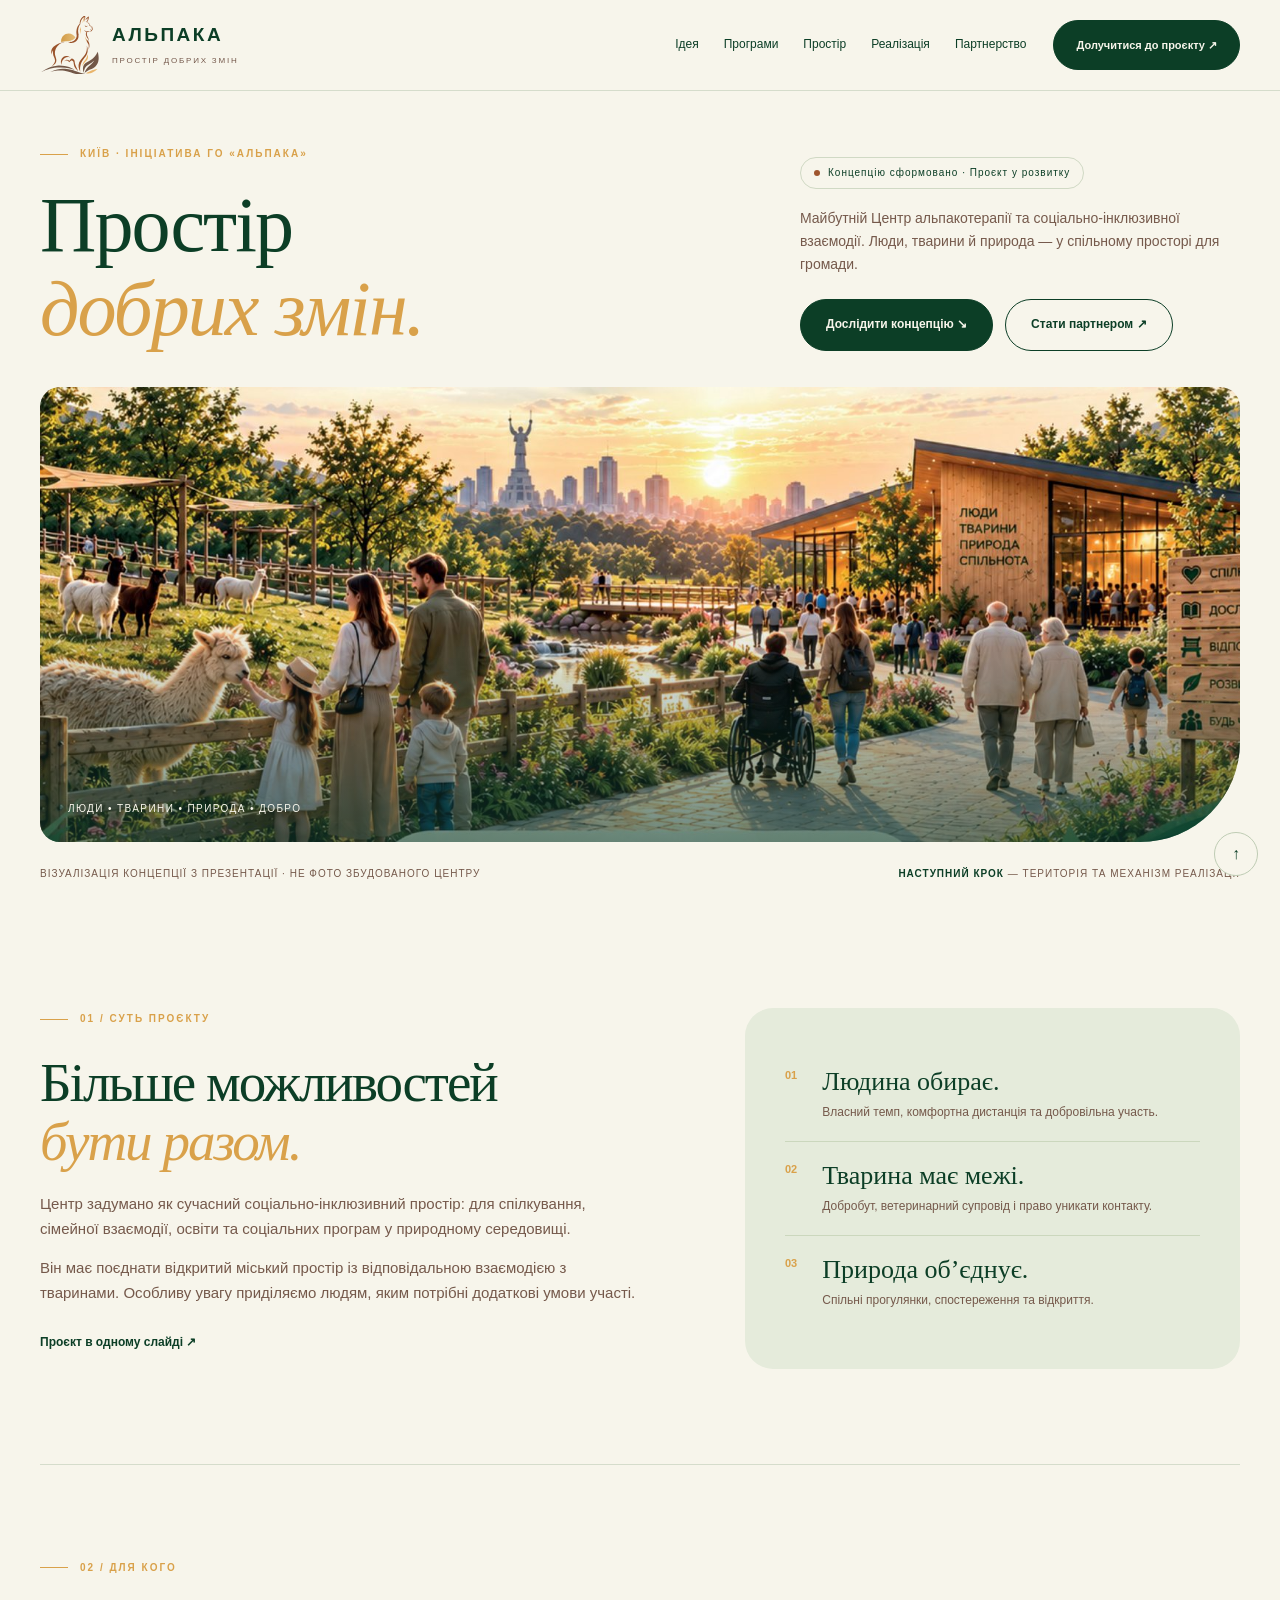
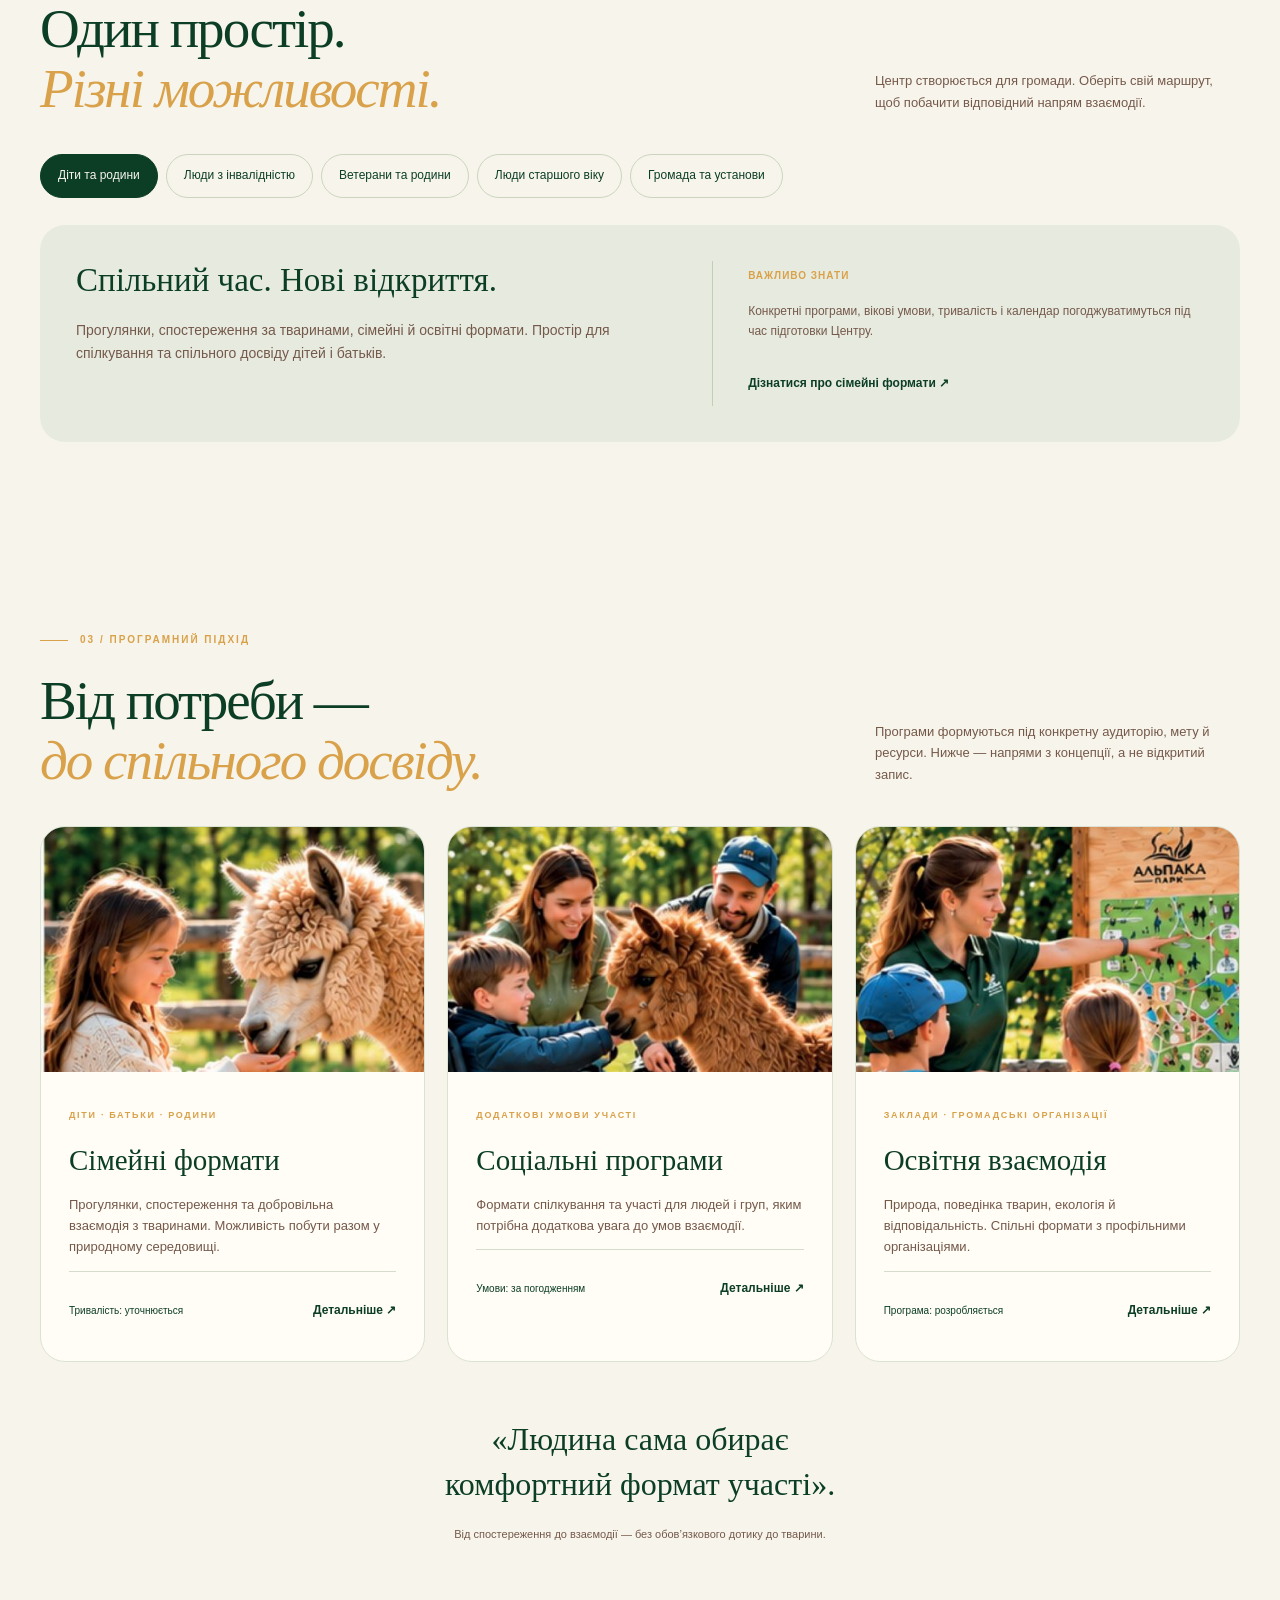
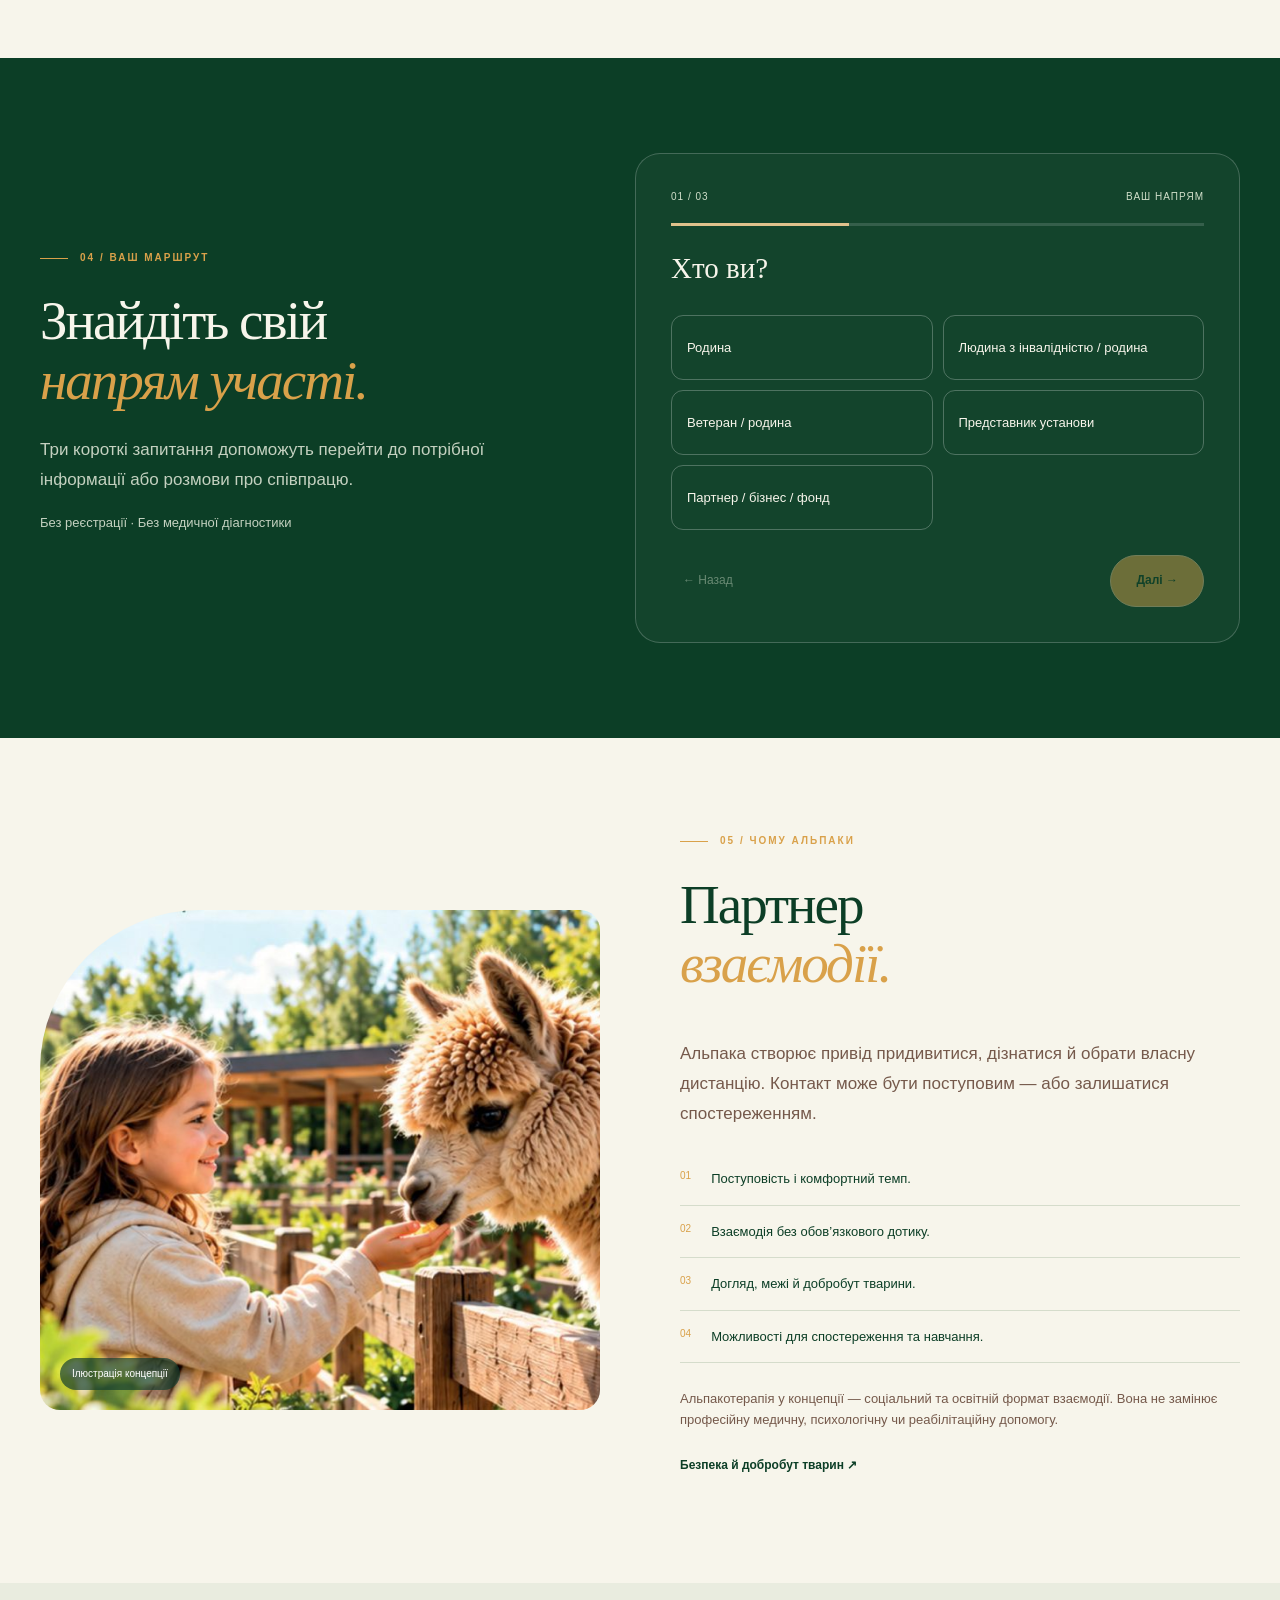
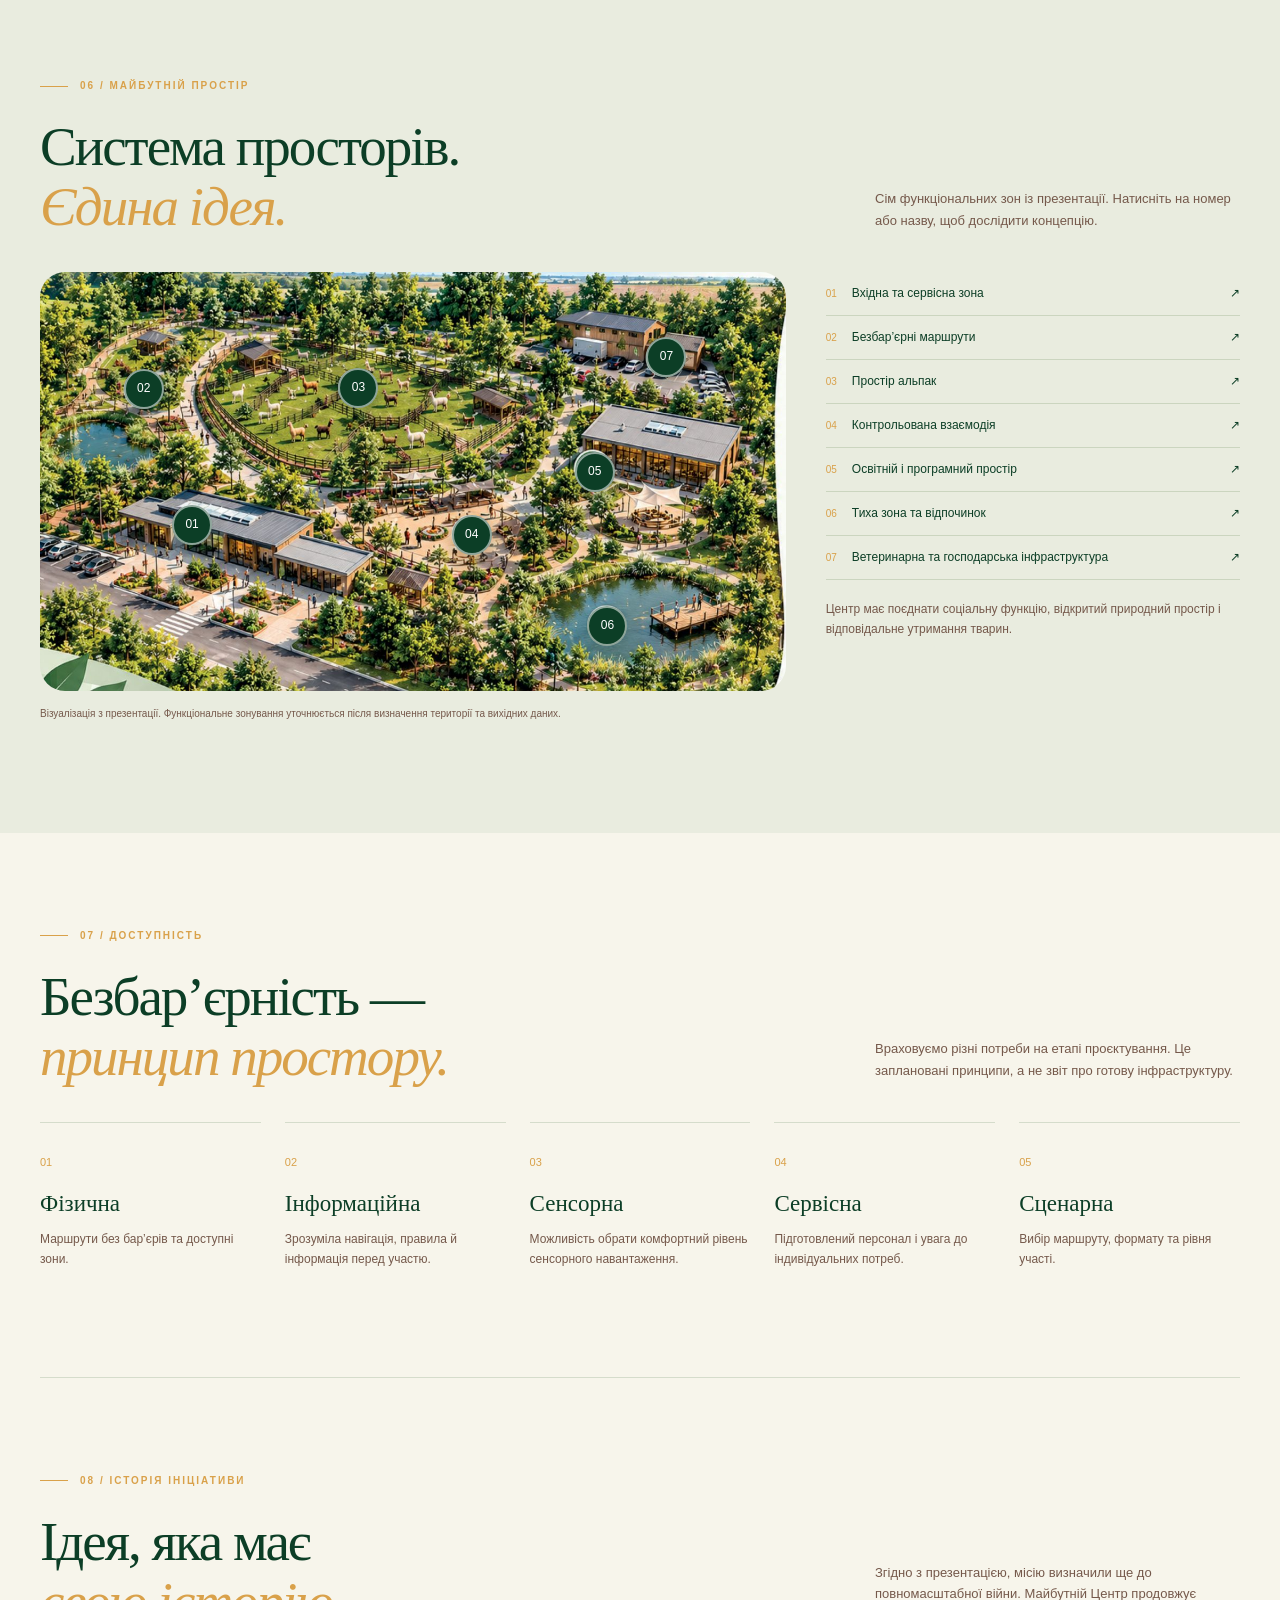
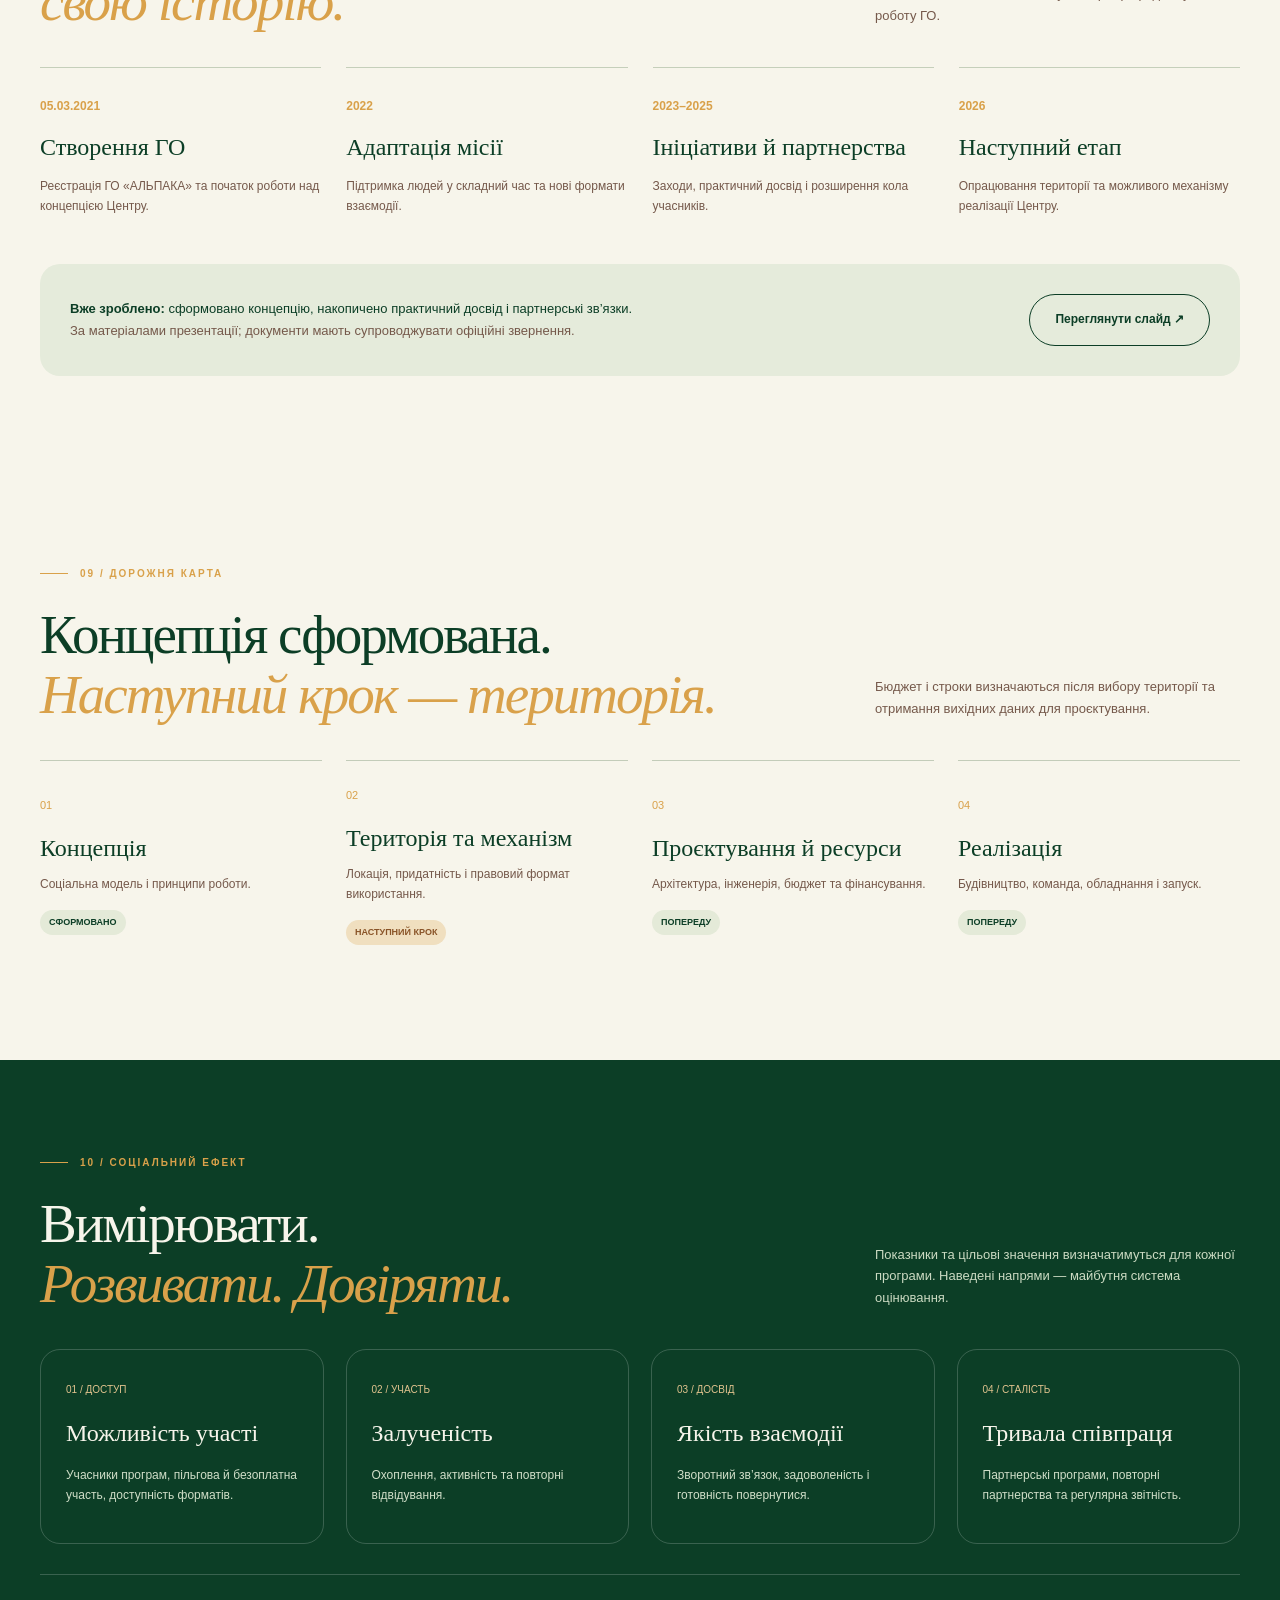
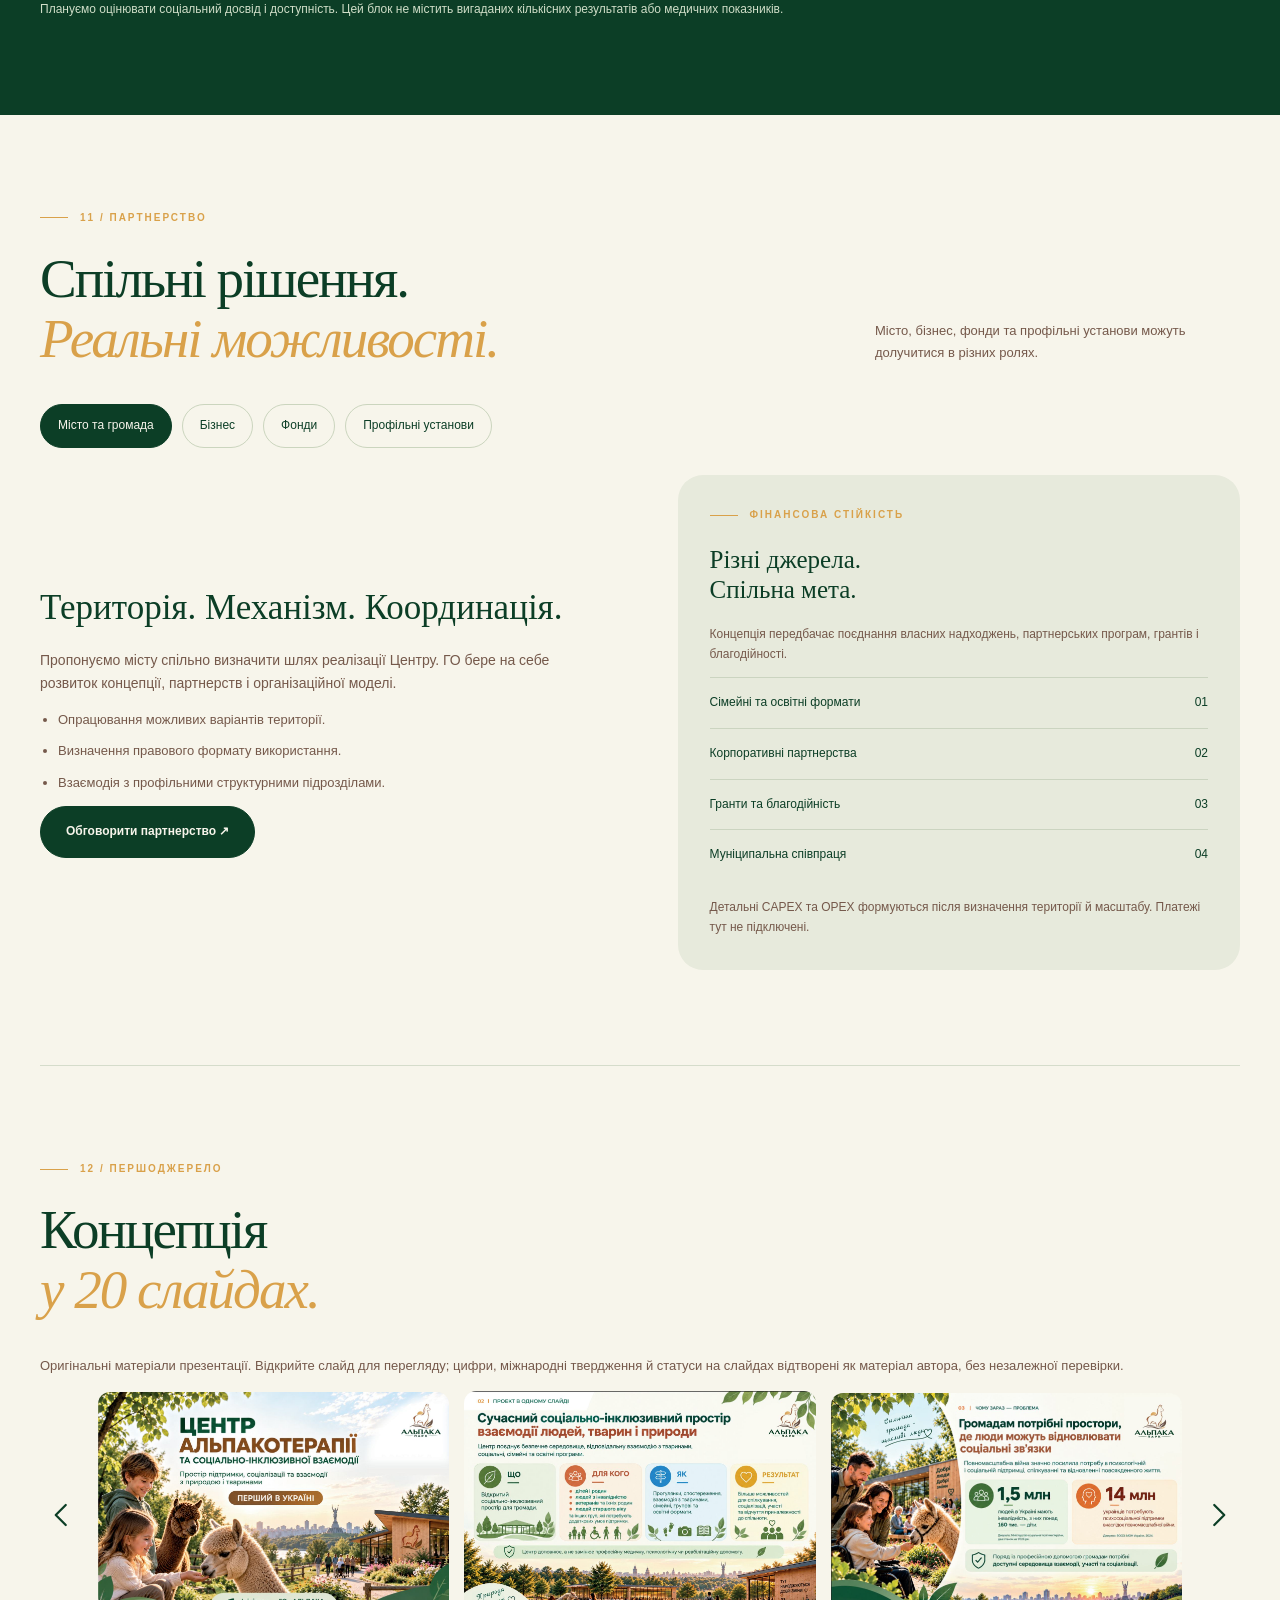
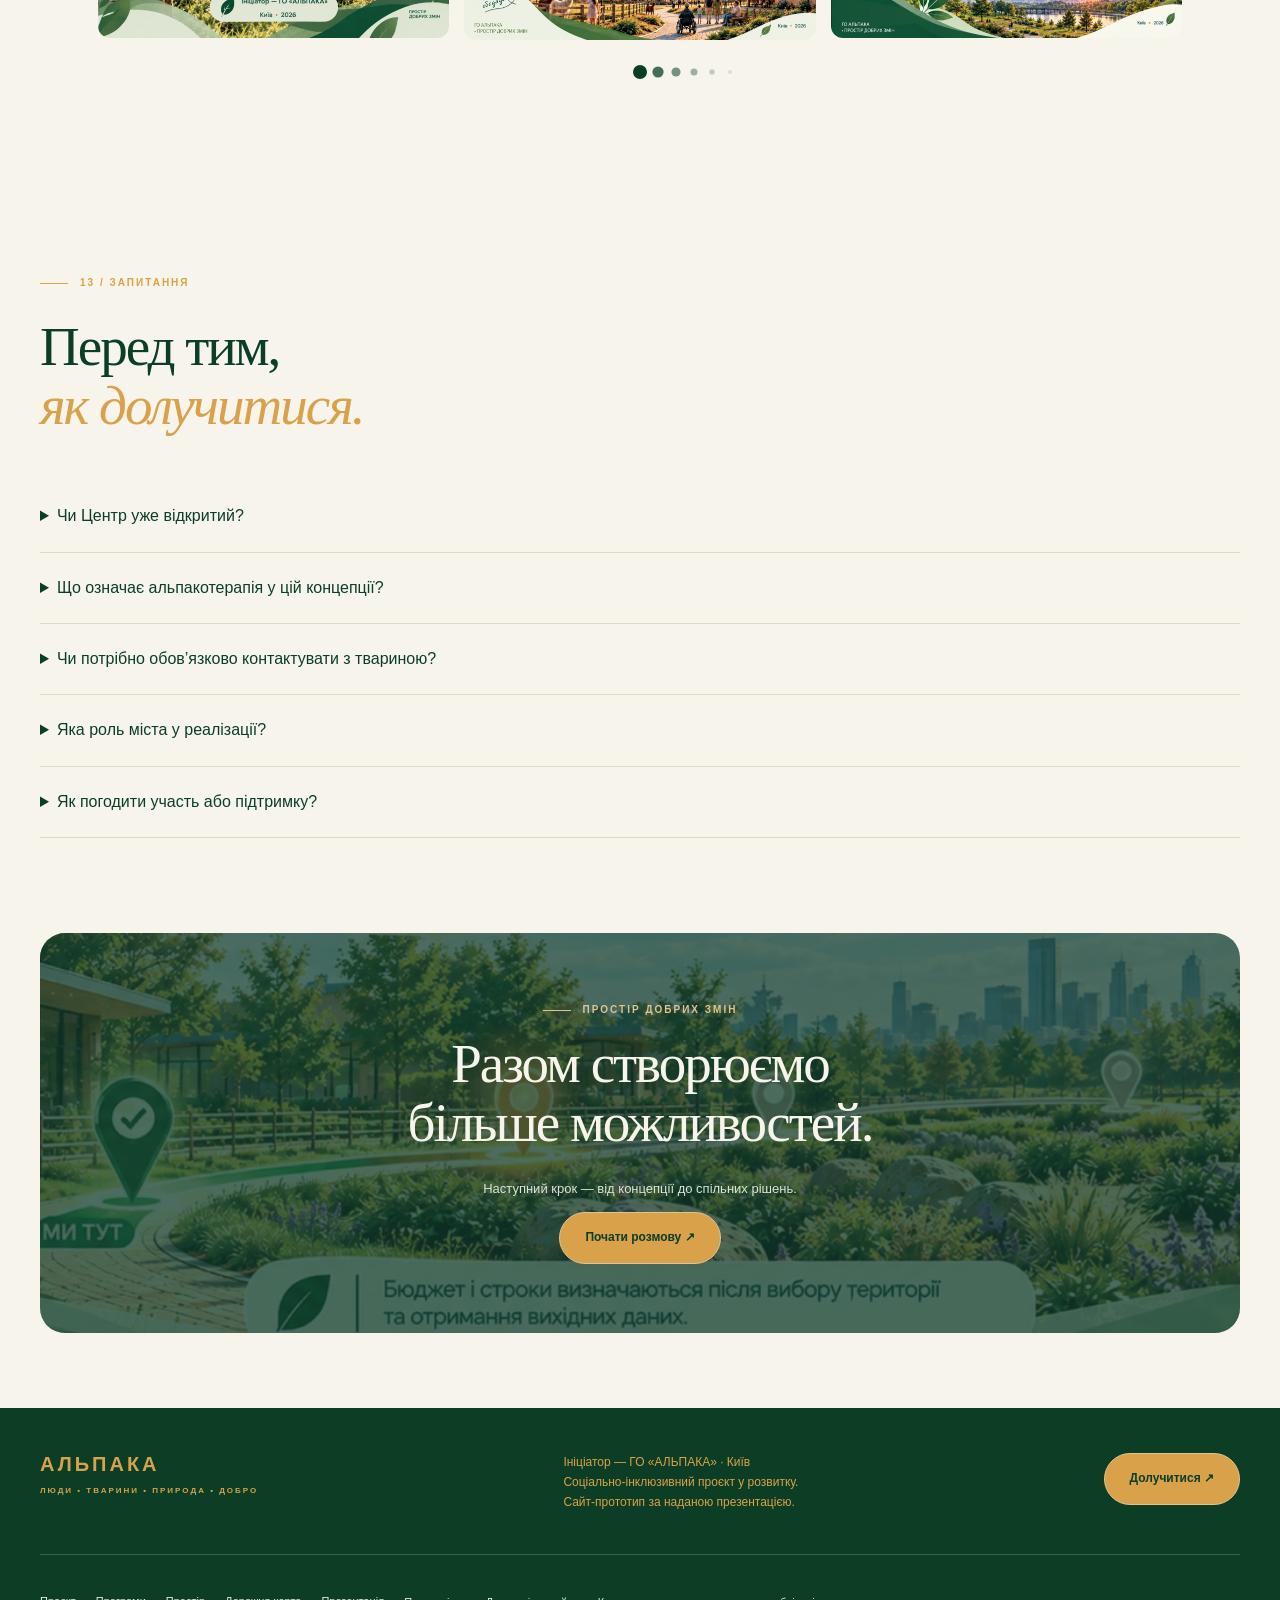
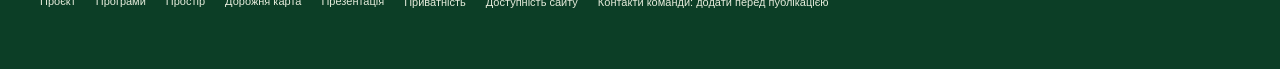
==== commit 7e0c140e: "fix: cut image presentation" ====
--- a/index.html
+++ b/index.html
@@ -406,26 +406,26 @@
                 </button>
                 <div class="car-viewport">
                     <ul class="car-track" id="car-track" tabindex="0" aria-label="Слайди. Стрілки вліво/вправо — гортати, пробіл — пауза автогортання">
-                    <li class="car-slide"><img src="src/presentation/slide-01.jpg" alt="Слайд 1: Обкладинка" loading="eager" draggable="false"></li>
-                    <li class="car-slide"><img src="src/presentation/slide-02.jpg" alt="Слайд 2: Проєкт в одному слайді" loading="eager" draggable="false"></li>
-                    <li class="car-slide"><img src="src/presentation/slide-03.jpg" alt="Слайд 3: Чому зараз" loading="eager" draggable="false"></li>
-                    <li class="car-slide"><img src="src/presentation/slide-04.jpg" alt="Слайд 4: Історія ініціативи" loading="lazy" draggable="false"></li>
-                    <li class="car-slide"><img src="src/presentation/slide-05.jpg" alt="Слайд 5: Чому альпаки" loading="lazy" draggable="false"></li>
-                    <li class="car-slide"><img src="src/presentation/slide-06.jpg" alt="Слайд 6: Соціальна місія" loading="lazy" draggable="false"></li>
-                    <li class="car-slide"><img src="src/presentation/slide-07.jpg" alt="Слайд 7: Формати взаємодії" loading="lazy" draggable="false"></li>
-                    <li class="car-slide"><img src="src/presentation/slide-08.jpg" alt="Слайд 8: Міський простір" loading="lazy" draggable="false"></li>
-                    <li class="car-slide"><img src="src/presentation/slide-09.jpg" alt="Слайд 9: Програмний підхід" loading="lazy" draggable="false"></li>
-                    <li class="car-slide"><img src="src/presentation/slide-10.jpg" alt="Слайд 10: Функціональні зони" loading="lazy" draggable="false"></li>
-                    <li class="car-slide"><img src="src/presentation/slide-11.jpg" alt="Слайд 11: Доступність" loading="lazy" draggable="false"></li>
-                    <li class="car-slide"><img src="src/presentation/slide-12.jpg" alt="Слайд 12: Безпека й добробут" loading="lazy" draggable="false"></li>
-                    <li class="car-slide"><img src="src/presentation/slide-13.jpg" alt="Слайд 13: Міжнародний досвід" loading="lazy" draggable="false"></li>
-                    <li class="car-slide"><img src="src/presentation/slide-14.jpg" alt="Слайд 14: Соціальний ефект" loading="lazy" draggable="false"></li>
-                    <li class="car-slide"><img src="src/presentation/slide-15.jpg" alt="Слайд 15: Фінансова стійкість" loading="lazy" draggable="false"></li>
-                    <li class="car-slide"><img src="src/presentation/slide-16.jpg" alt="Слайд 16: Команда" loading="lazy" draggable="false"></li>
-                    <li class="car-slide"><img src="src/presentation/slide-17.jpg" alt="Слайд 17: Що вже зроблено" loading="lazy" draggable="false"></li>
-                    <li class="car-slide"><img src="src/presentation/slide-18.jpg" alt="Слайд 18: Дорожня карта" loading="lazy" draggable="false"></li>
-                    <li class="car-slide"><img src="src/presentation/slide-19.jpg" alt="Слайд 19: Партнерство з містом" loading="lazy" draggable="false"></li>
-                    <li class="car-slide"><img src="src/presentation/slide-20.jpg" alt="Слайд 20: Простір добрих змін" loading="lazy" draggable="false"></li>
+                    <li class="car-slide"><img width="1400" height="981" src="src/presentation/slide-01.jpg" alt="Слайд 1: Обкладинка" loading="eager" draggable="false"></li>
+                    <li class="car-slide"><img width="1400" height="991" src="src/presentation/slide-02.jpg" alt="Слайд 2: Проєкт в одному слайді" loading="eager" draggable="false"></li>
+                    <li class="car-slide"><img width="1400" height="979" src="src/presentation/slide-03.jpg" alt="Слайд 3: Чому зараз" loading="eager" draggable="false"></li>
+                    <li class="car-slide"><img width="1400" height="967" src="src/presentation/slide-04.jpg" alt="Слайд 4: Історія ініціативи" loading="lazy" draggable="false"></li>
+                    <li class="car-slide"><img width="1400" height="959" src="src/presentation/slide-05.jpg" alt="Слайд 5: Чому альпаки" loading="lazy" draggable="false"></li>
+                    <li class="car-slide"><img width="1400" height="952" src="src/presentation/slide-06.jpg" alt="Слайд 6: Соціальна місія" loading="lazy" draggable="false"></li>
+                    <li class="car-slide"><img width="1400" height="826" src="src/presentation/slide-07.jpg" alt="Слайд 7: Формати взаємодії" loading="lazy" draggable="false"></li>
+                    <li class="car-slide"><img width="1400" height="944" src="src/presentation/slide-08.jpg" alt="Слайд 8: Міський простір" loading="lazy" draggable="false"></li>
+                    <li class="car-slide"><img width="1400" height="956" src="src/presentation/slide-09.jpg" alt="Слайд 9: Програмний підхід" loading="lazy" draggable="false"></li>
+                    <li class="car-slide"><img width="1400" height="971" src="src/presentation/slide-10.jpg" alt="Слайд 10: Функціональні зони" loading="lazy" draggable="false"></li>
+                    <li class="car-slide"><img width="1400" height="976" src="src/presentation/slide-11.jpg" alt="Слайд 11: Доступність" loading="lazy" draggable="false"></li>
+                    <li class="car-slide"><img width="1400" height="973" src="src/presentation/slide-12.jpg" alt="Слайд 12: Безпека й добробут" loading="lazy" draggable="false"></li>
+                    <li class="car-slide"><img width="1400" height="974" src="src/presentation/slide-13.jpg" alt="Слайд 13: Міжнародний досвід" loading="lazy" draggable="false"></li>
+                    <li class="car-slide"><img width="1400" height="882" src="src/presentation/slide-14.jpg" alt="Слайд 14: Соціальний ефект" loading="lazy" draggable="false"></li>
+                    <li class="car-slide"><img width="1400" height="978" src="src/presentation/slide-15.jpg" alt="Слайд 15: Фінансова стійкість" loading="lazy" draggable="false"></li>
+                    <li class="car-slide"><img width="1400" height="974" src="src/presentation/slide-16.jpg" alt="Слайд 16: Команда" loading="lazy" draggable="false"></li>
+                    <li class="car-slide"><img width="1400" height="987" src="src/presentation/slide-17.jpg" alt="Слайд 17: Що вже зроблено" loading="lazy" draggable="false"></li>
+                    <li class="car-slide"><img width="1400" height="988" src="src/presentation/slide-18.jpg" alt="Слайд 18: Дорожня карта" loading="lazy" draggable="false"></li>
+                    <li class="car-slide"><img width="1400" height="971" src="src/presentation/slide-19.jpg" alt="Слайд 19: Партнерство з містом" loading="lazy" draggable="false"></li>
+                    <li class="car-slide"><img width="1400" height="1002" src="src/presentation/slide-20.jpg" alt="Слайд 20: Простір добрих змін" loading="lazy" draggable="false"></li>
                     </ul>
                     <span class="car-status" id="car-status" role="status" aria-live="polite"></span>
                 </div>
--- a/css/style.css
+++ b/css/style.css
@@ -1060,7 +1060,8 @@
             scroll-snap-type: x mandatory;
             scroll-behavior: smooth;
             scrollbar-width: none;
-            overscroll-behavior-x: contain
+            overscroll-behavior-x: contain;
+            align-items: center;
         }
 
         .car-track::-webkit-scrollbar {
@@ -1075,8 +1076,8 @@
 
         .car-slide img {
             width: 100%;
-            aspect-ratio: 1.43;
-            object-fit: cover;
+            display: block;
+            height: auto;
             border-radius: 12px;
             user-select: none;
             -webkit-user-drag: none
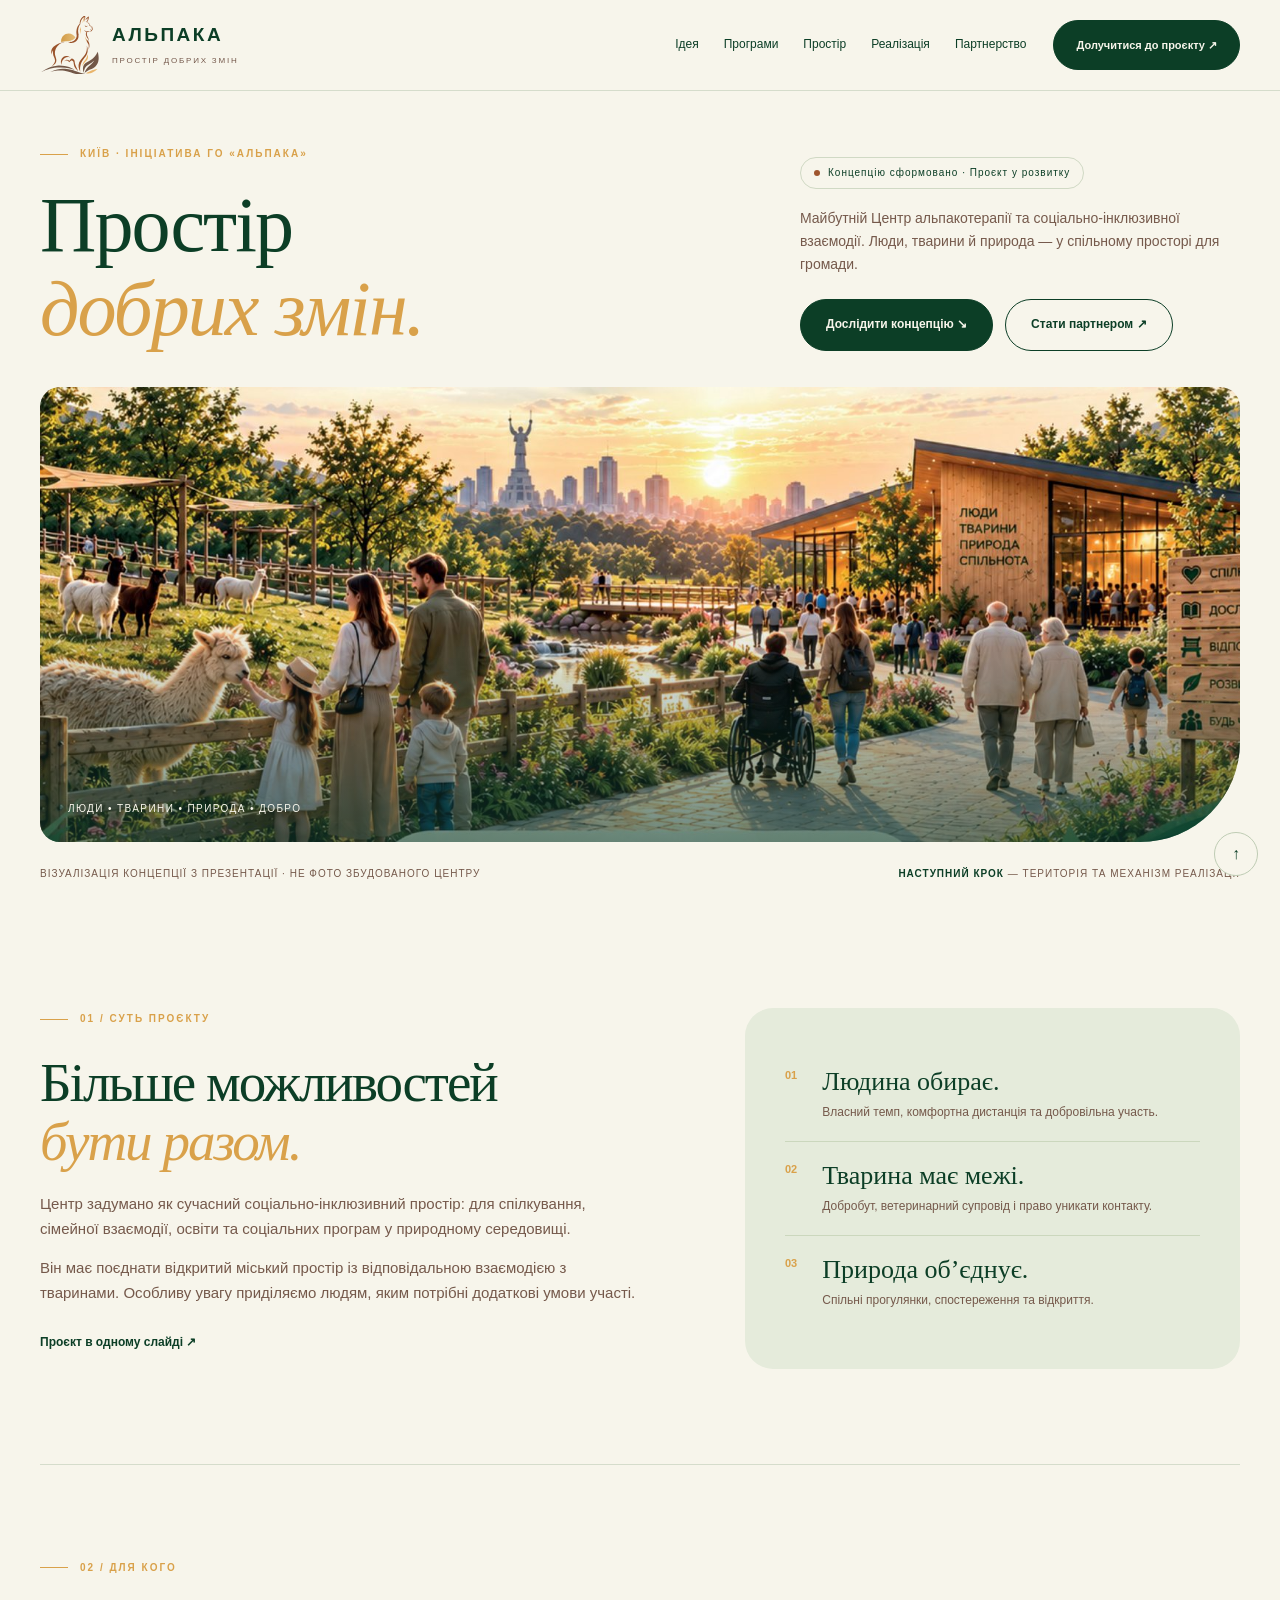
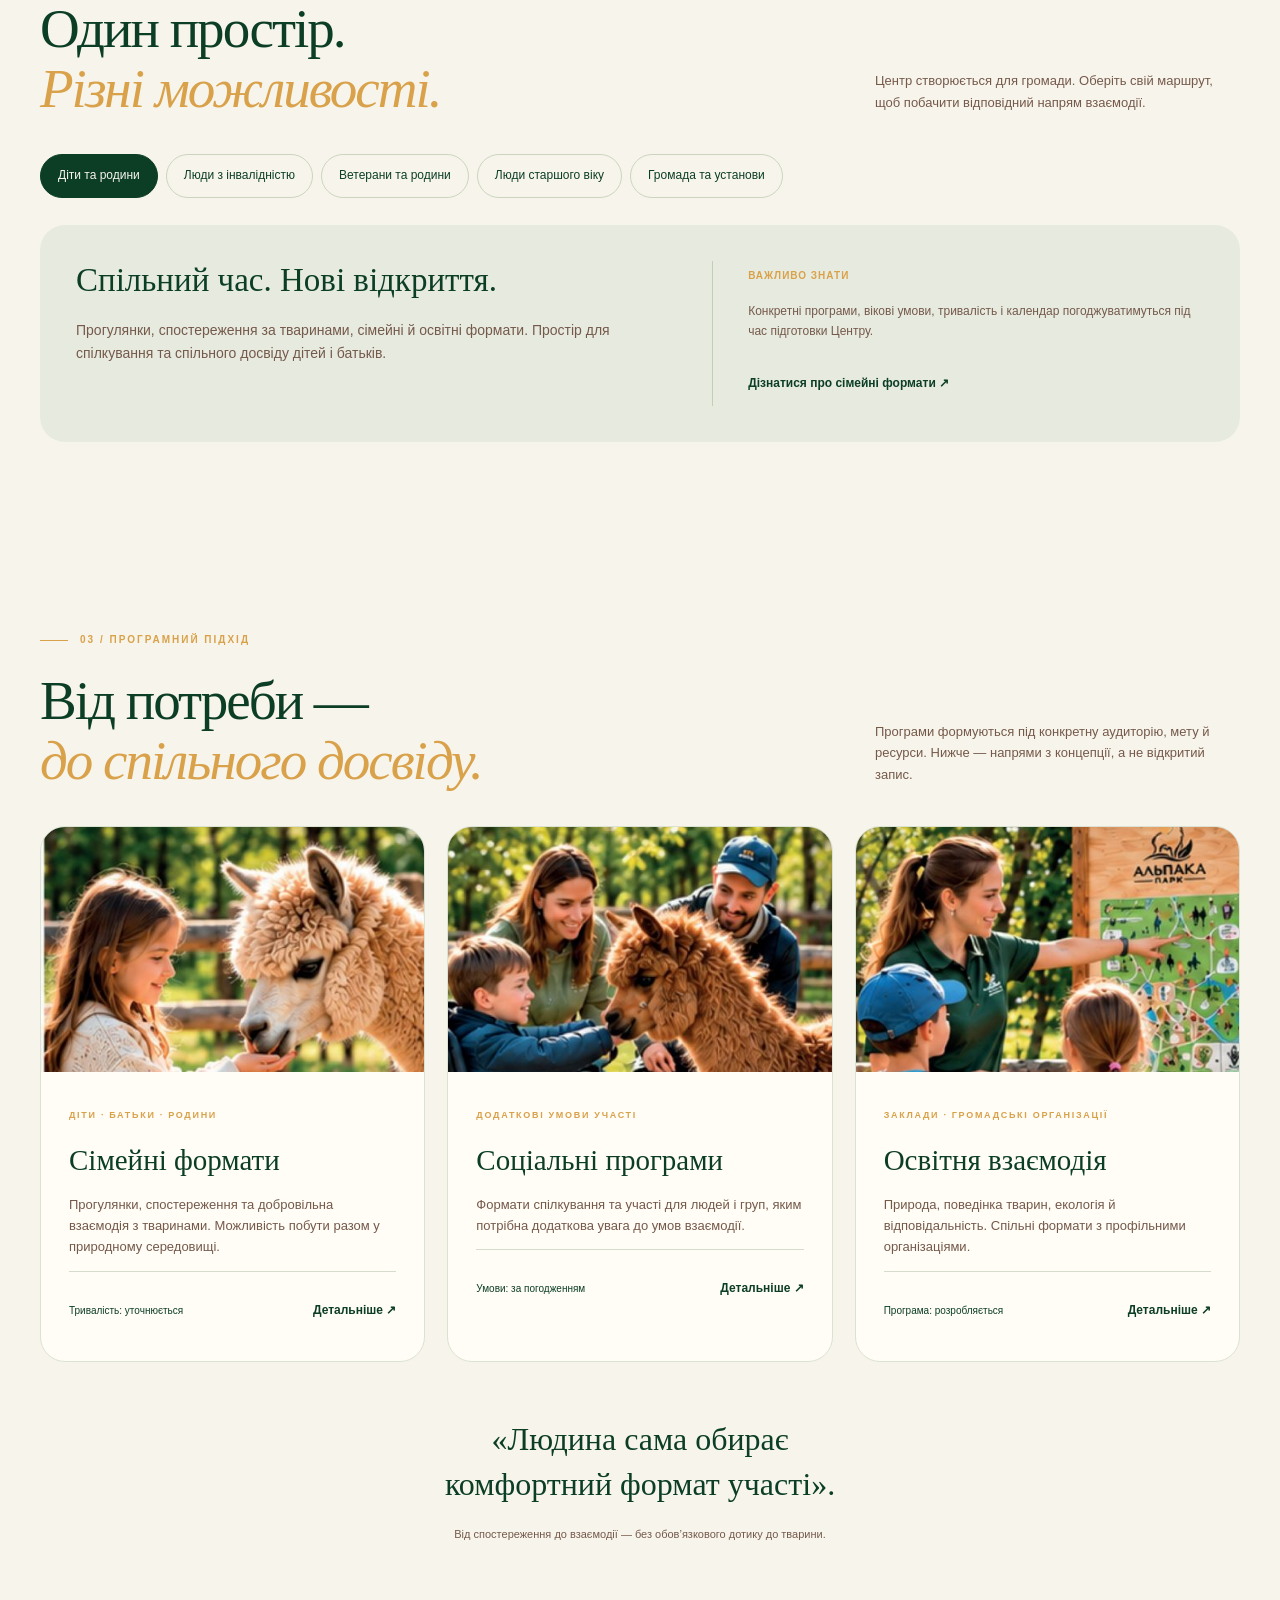
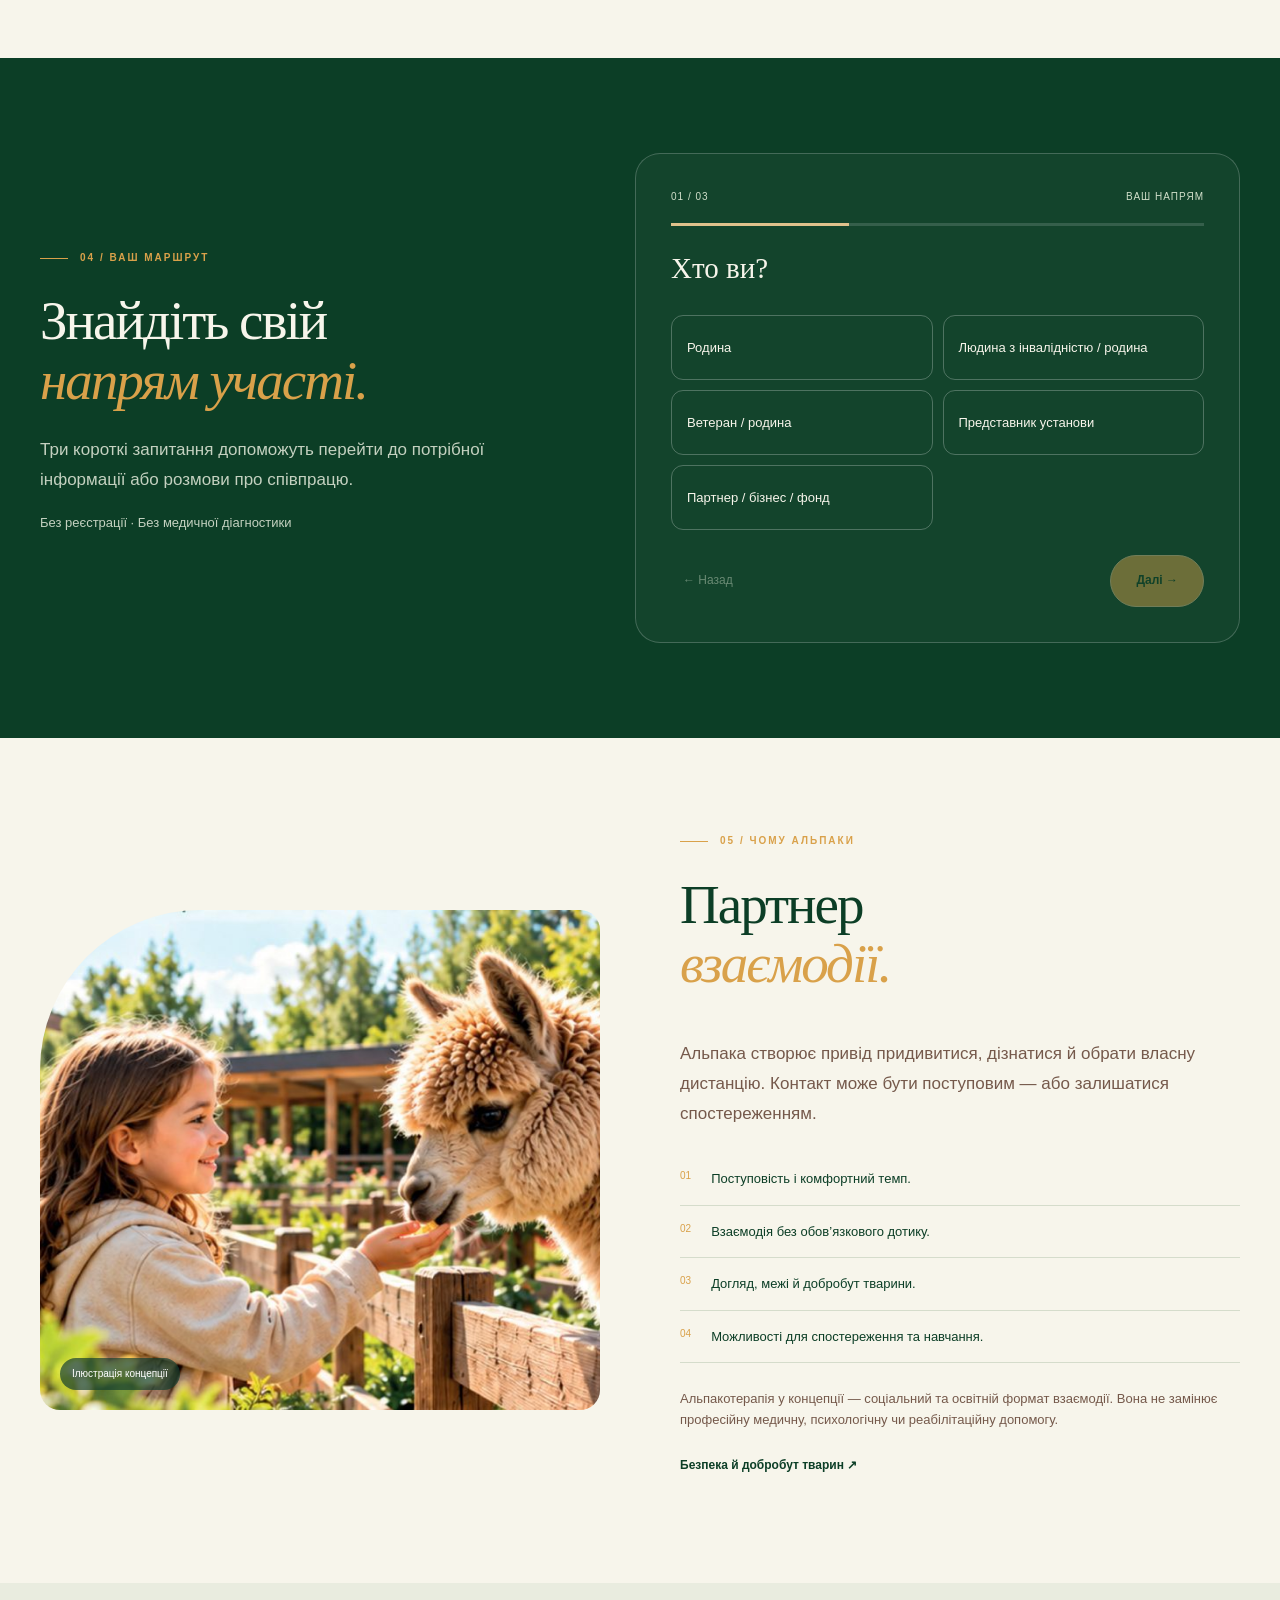
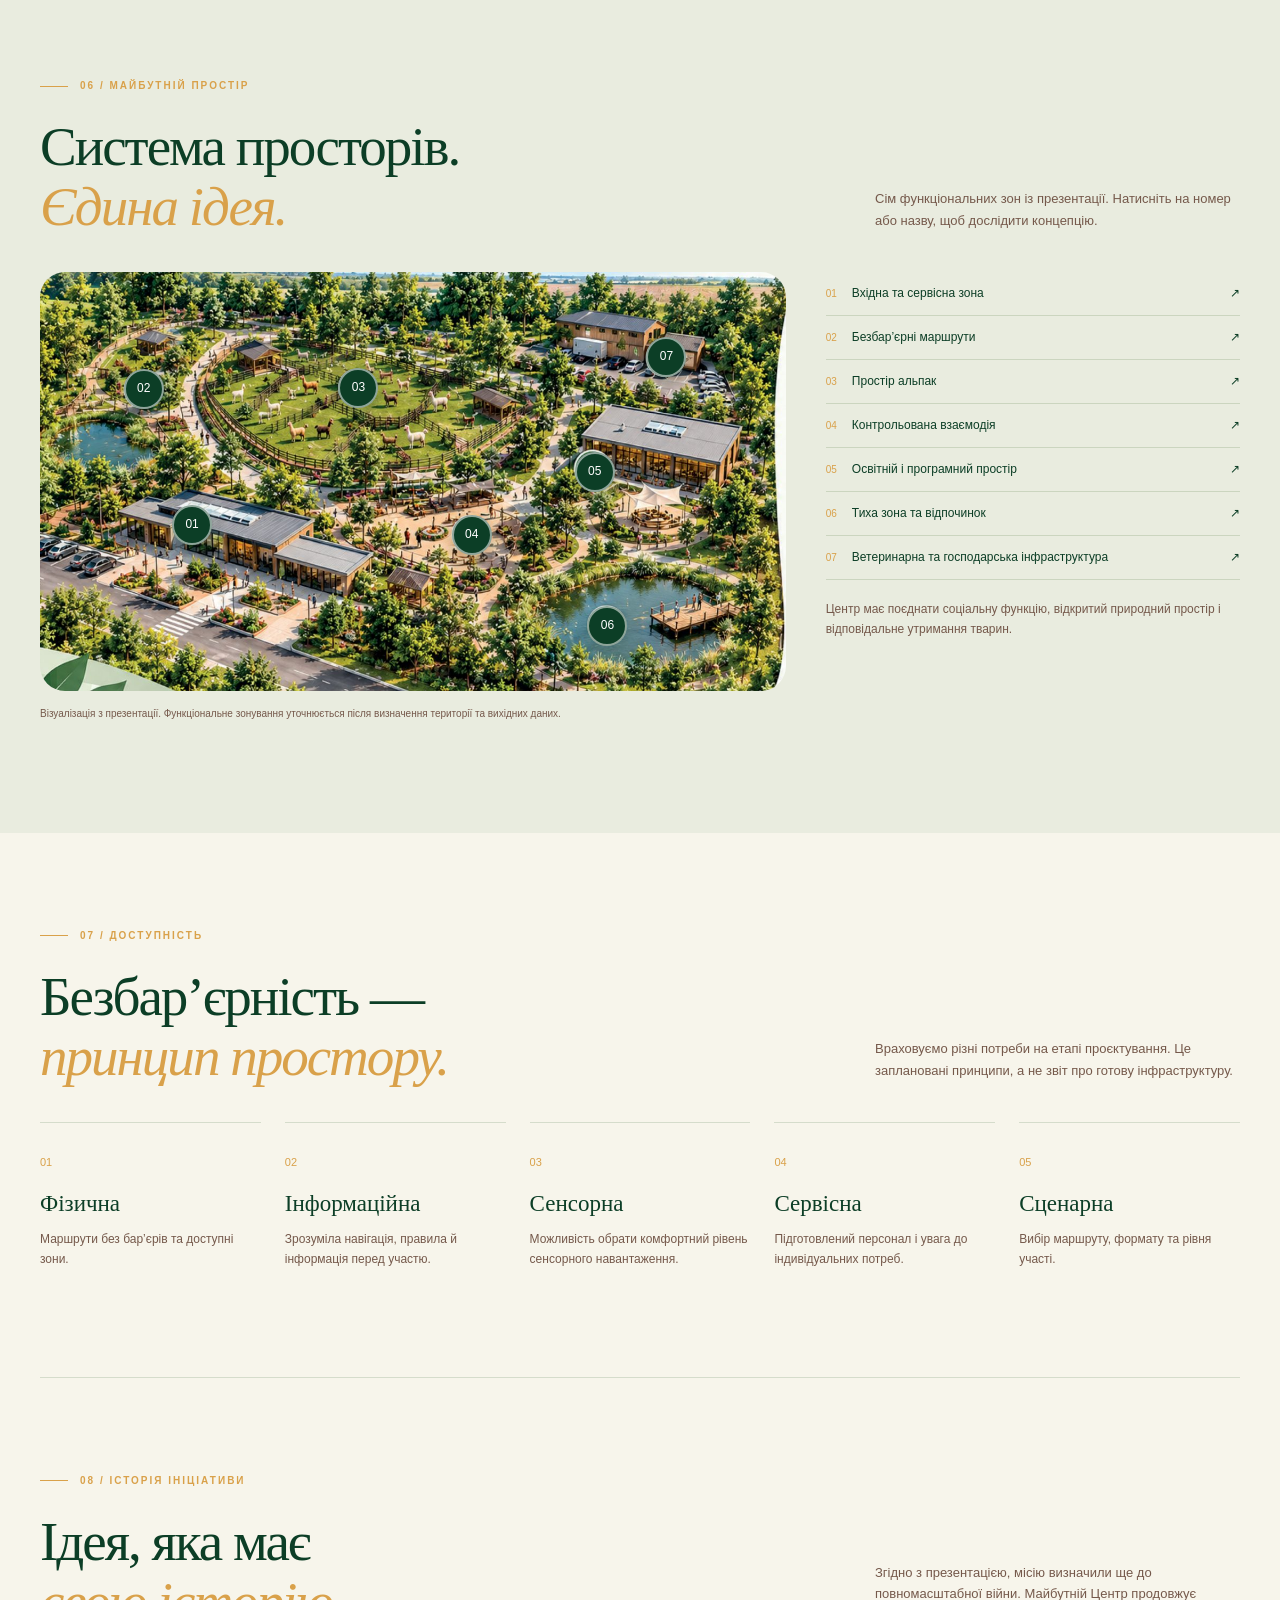
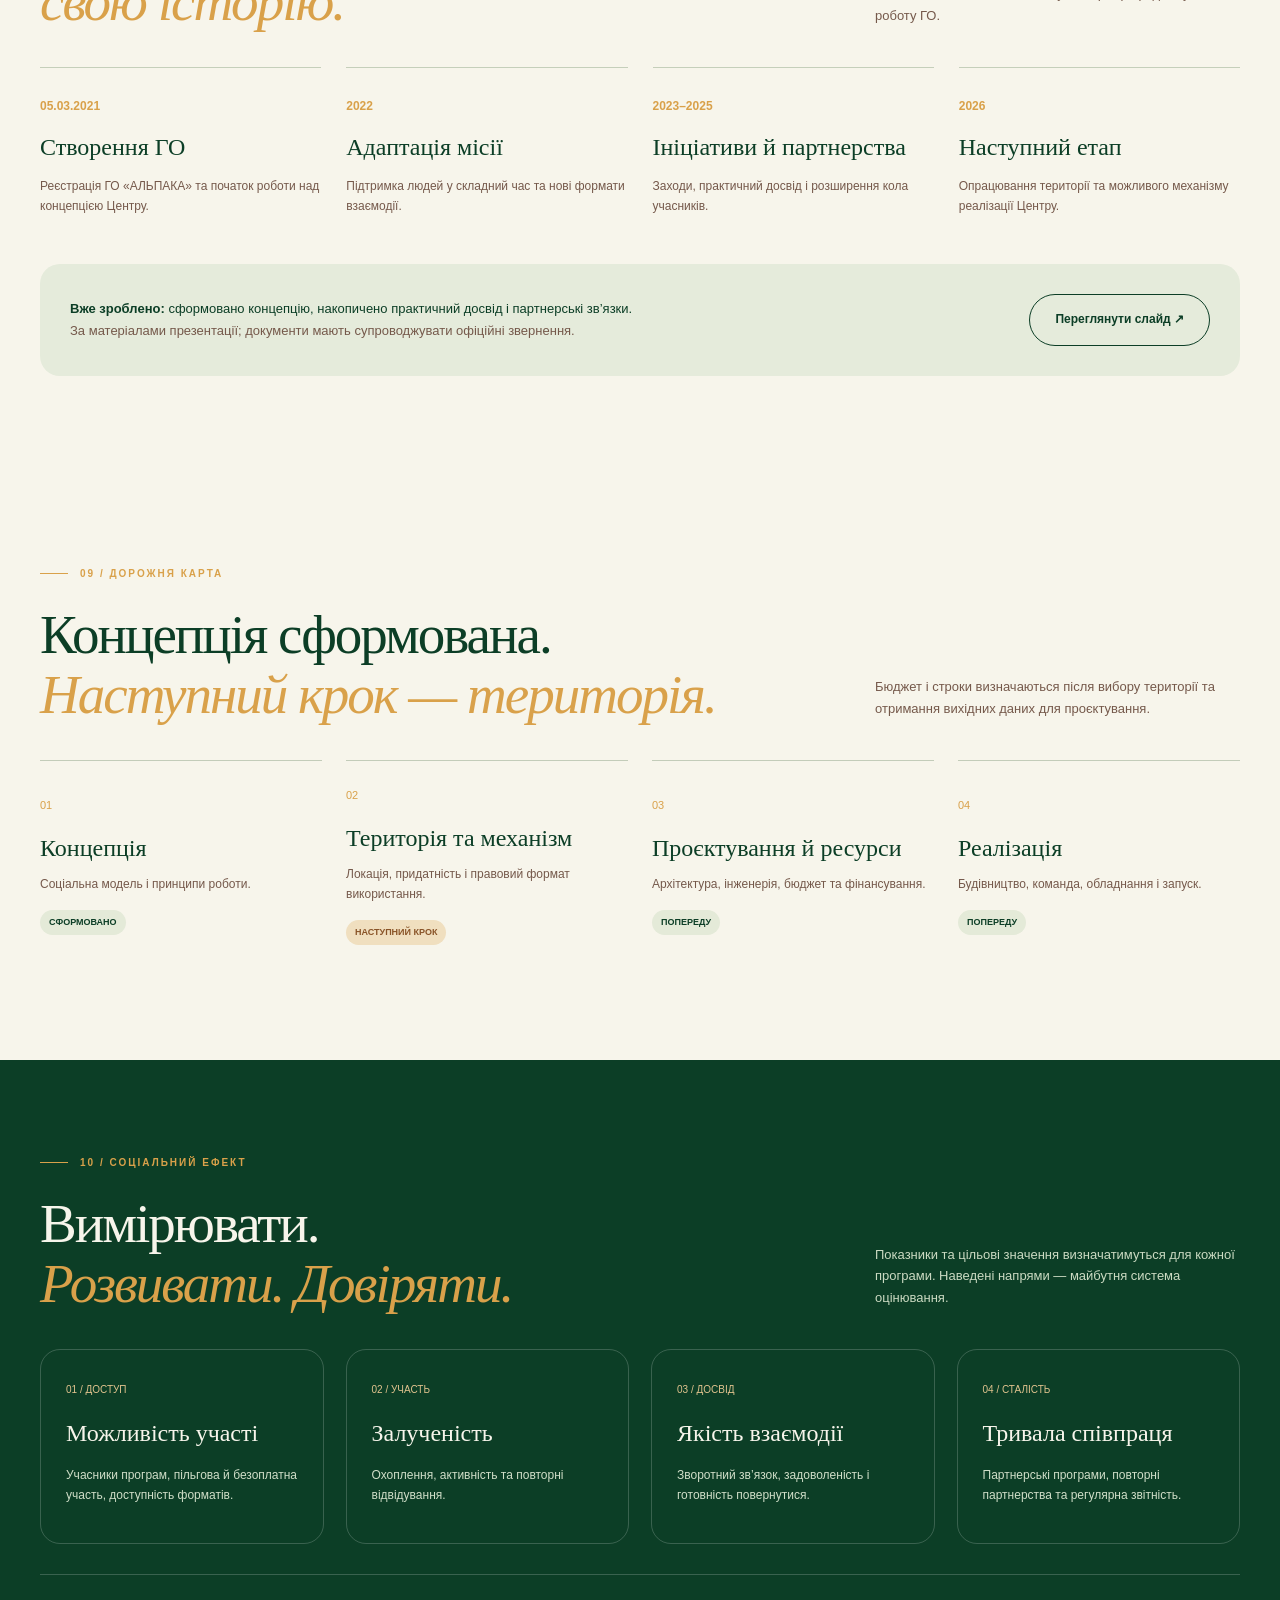
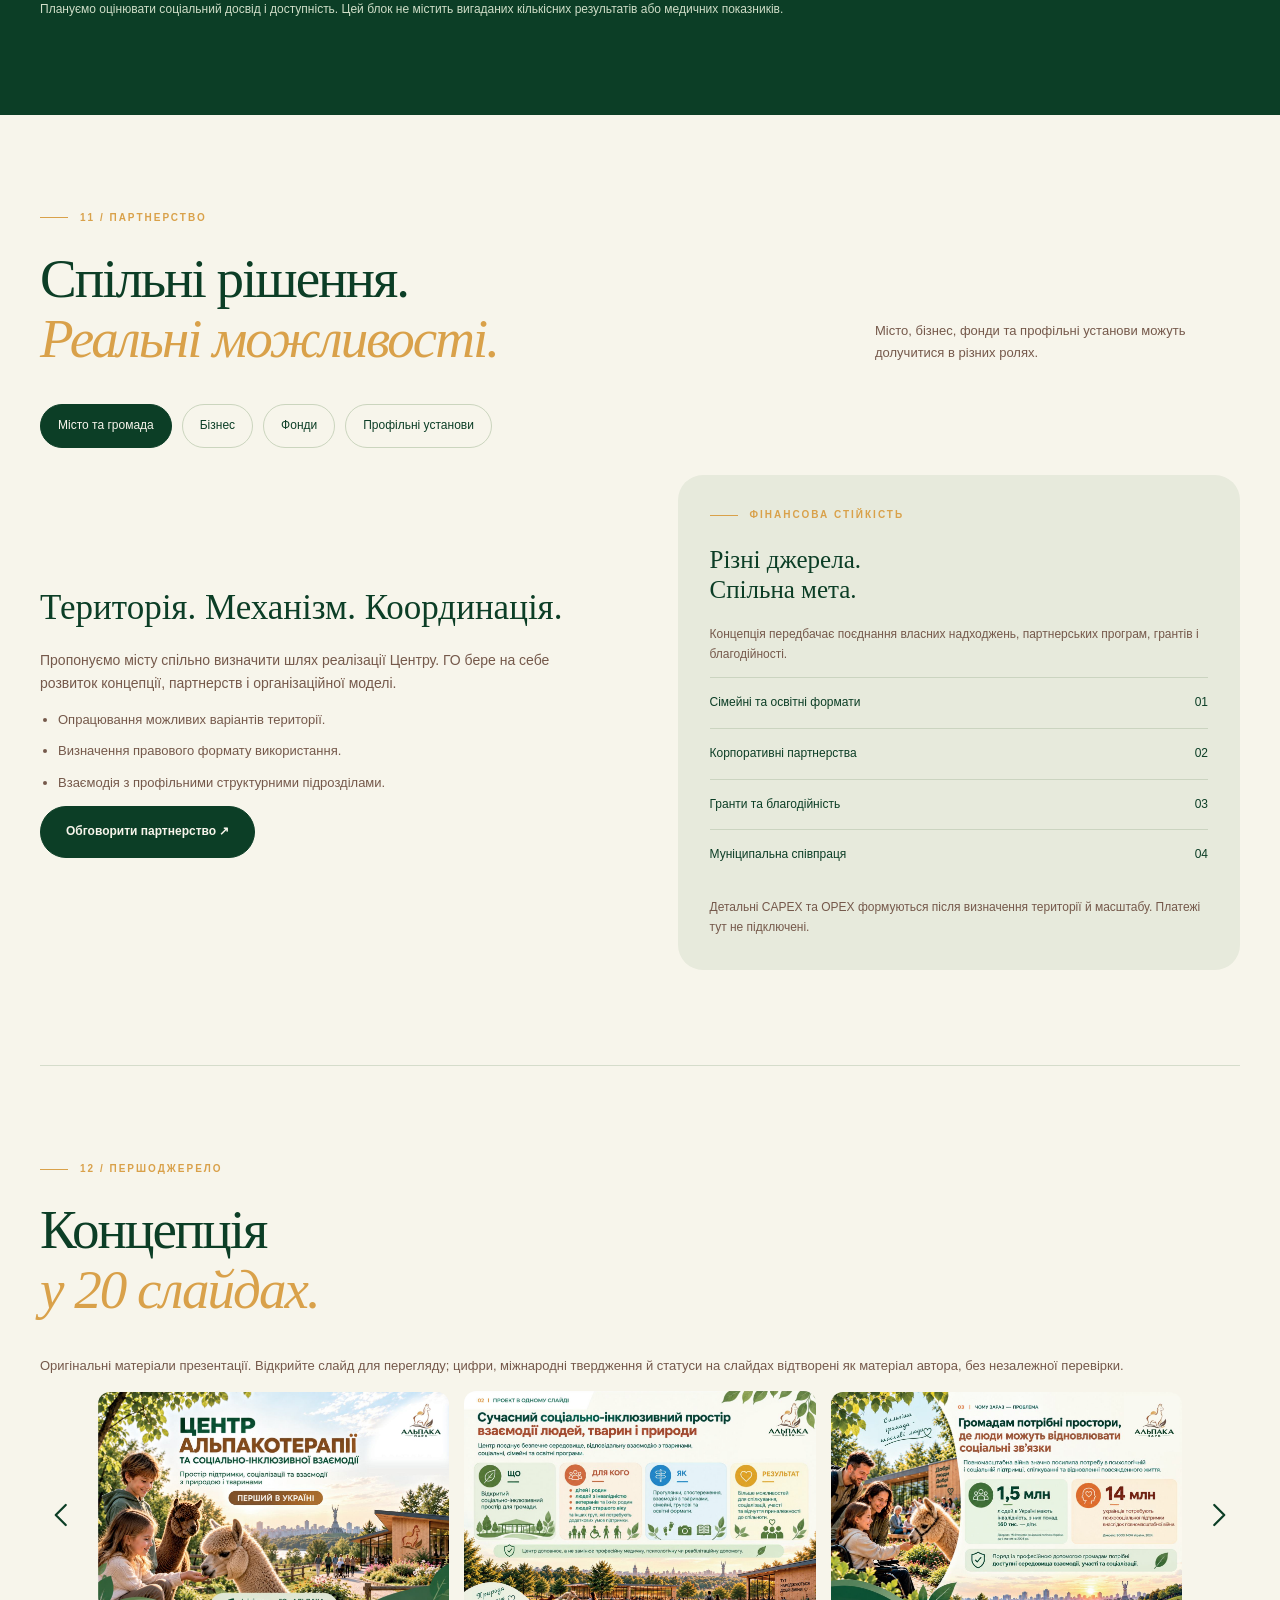
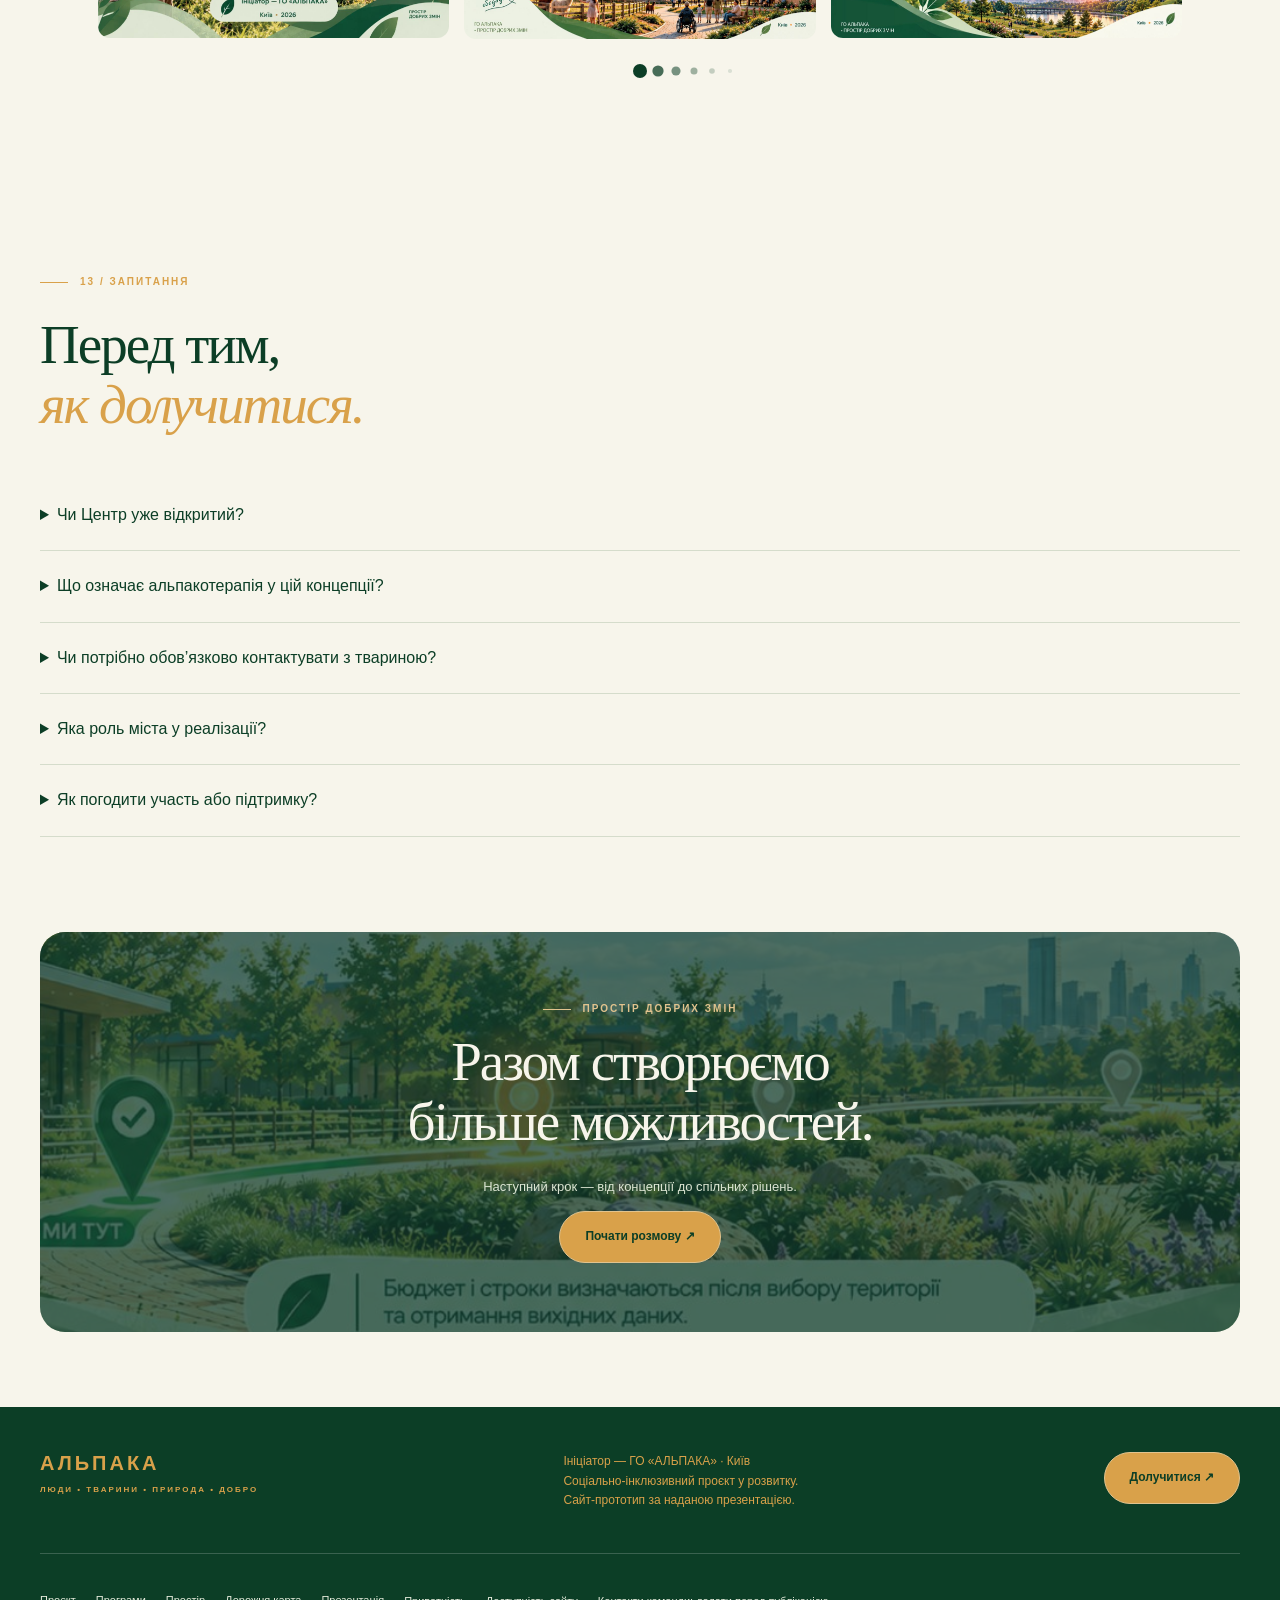
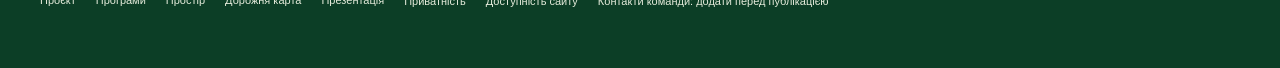
==== commit 0f7f2ef6: "fix presentation photo + modify dimensions" ====
--- a/index.html
+++ b/index.html
@@ -407,25 +407,25 @@
                 <div class="car-viewport">
                     <ul class="car-track" id="car-track" tabindex="0" aria-label="Слайди. Стрілки вліво/вправо — гортати, пробіл — пауза автогортання">
                     <li class="car-slide"><img width="1400" height="981" src="src/presentation/slide-01.jpg" alt="Слайд 1: Обкладинка" loading="eager" draggable="false"></li>
-                    <li class="car-slide"><img width="1400" height="991" src="src/presentation/slide-02.jpg" alt="Слайд 2: Проєкт в одному слайді" loading="eager" draggable="false"></li>
-                    <li class="car-slide"><img width="1400" height="979" src="src/presentation/slide-03.jpg" alt="Слайд 3: Чому зараз" loading="eager" draggable="false"></li>
+                    <li class="car-slide"><img width="1400" height="988" src="src/presentation/slide-02.jpg" alt="Слайд 2: Проєкт в одному слайді" loading="eager" draggable="false"></li>
+                    <li class="car-slide"><img width="1397" height="979" src="src/presentation/slide-03.jpg" alt="Слайд 3: Чому зараз" loading="eager" draggable="false"></li>
                     <li class="car-slide"><img width="1400" height="967" src="src/presentation/slide-04.jpg" alt="Слайд 4: Історія ініціативи" loading="lazy" draggable="false"></li>
                     <li class="car-slide"><img width="1400" height="959" src="src/presentation/slide-05.jpg" alt="Слайд 5: Чому альпаки" loading="lazy" draggable="false"></li>
-                    <li class="car-slide"><img width="1400" height="952" src="src/presentation/slide-06.jpg" alt="Слайд 6: Соціальна місія" loading="lazy" draggable="false"></li>
+                    <li class="car-slide"><img width="1398" height="952" src="src/presentation/slide-06.jpg" alt="Слайд 6: Соціальна місія" loading="lazy" draggable="false"></li>
                     <li class="car-slide"><img width="1400" height="826" src="src/presentation/slide-07.jpg" alt="Слайд 7: Формати взаємодії" loading="lazy" draggable="false"></li>
                     <li class="car-slide"><img width="1400" height="944" src="src/presentation/slide-08.jpg" alt="Слайд 8: Міський простір" loading="lazy" draggable="false"></li>
                     <li class="car-slide"><img width="1400" height="956" src="src/presentation/slide-09.jpg" alt="Слайд 9: Програмний підхід" loading="lazy" draggable="false"></li>
                     <li class="car-slide"><img width="1400" height="971" src="src/presentation/slide-10.jpg" alt="Слайд 10: Функціональні зони" loading="lazy" draggable="false"></li>
                     <li class="car-slide"><img width="1400" height="976" src="src/presentation/slide-11.jpg" alt="Слайд 11: Доступність" loading="lazy" draggable="false"></li>
                     <li class="car-slide"><img width="1400" height="973" src="src/presentation/slide-12.jpg" alt="Слайд 12: Безпека й добробут" loading="lazy" draggable="false"></li>
-                    <li class="car-slide"><img width="1400" height="974" src="src/presentation/slide-13.jpg" alt="Слайд 13: Міжнародний досвід" loading="lazy" draggable="false"></li>
+                    <li class="car-slide"><img width="1397" height="974" src="src/presentation/slide-13.jpg" alt="Слайд 13: Міжнародний досвід" loading="lazy" draggable="false"></li>
                     <li class="car-slide"><img width="1400" height="882" src="src/presentation/slide-14.jpg" alt="Слайд 14: Соціальний ефект" loading="lazy" draggable="false"></li>
                     <li class="car-slide"><img width="1400" height="978" src="src/presentation/slide-15.jpg" alt="Слайд 15: Фінансова стійкість" loading="lazy" draggable="false"></li>
                     <li class="car-slide"><img width="1400" height="974" src="src/presentation/slide-16.jpg" alt="Слайд 16: Команда" loading="lazy" draggable="false"></li>
                     <li class="car-slide"><img width="1400" height="987" src="src/presentation/slide-17.jpg" alt="Слайд 17: Що вже зроблено" loading="lazy" draggable="false"></li>
-                    <li class="car-slide"><img width="1400" height="988" src="src/presentation/slide-18.jpg" alt="Слайд 18: Дорожня карта" loading="lazy" draggable="false"></li>
+                    <li class="car-slide"><img width="1400" height="986" src="src/presentation/slide-18.jpg" alt="Слайд 18: Дорожня карта" loading="lazy" draggable="false"></li>
                     <li class="car-slide"><img width="1400" height="971" src="src/presentation/slide-19.jpg" alt="Слайд 19: Партнерство з містом" loading="lazy" draggable="false"></li>
-                    <li class="car-slide"><img width="1400" height="1002" src="src/presentation/slide-20.jpg" alt="Слайд 20: Простір добрих змін" loading="lazy" draggable="false"></li>
+                    <li class="car-slide"><img width="1392" height="991" src="src/presentation/slide-20.jpg" alt="Слайд 20: Простір добрих змін" loading="lazy" draggable="false"></li>
                     </ul>
                     <span class="car-status" id="car-status" role="status" aria-live="polite"></span>
                 </div>
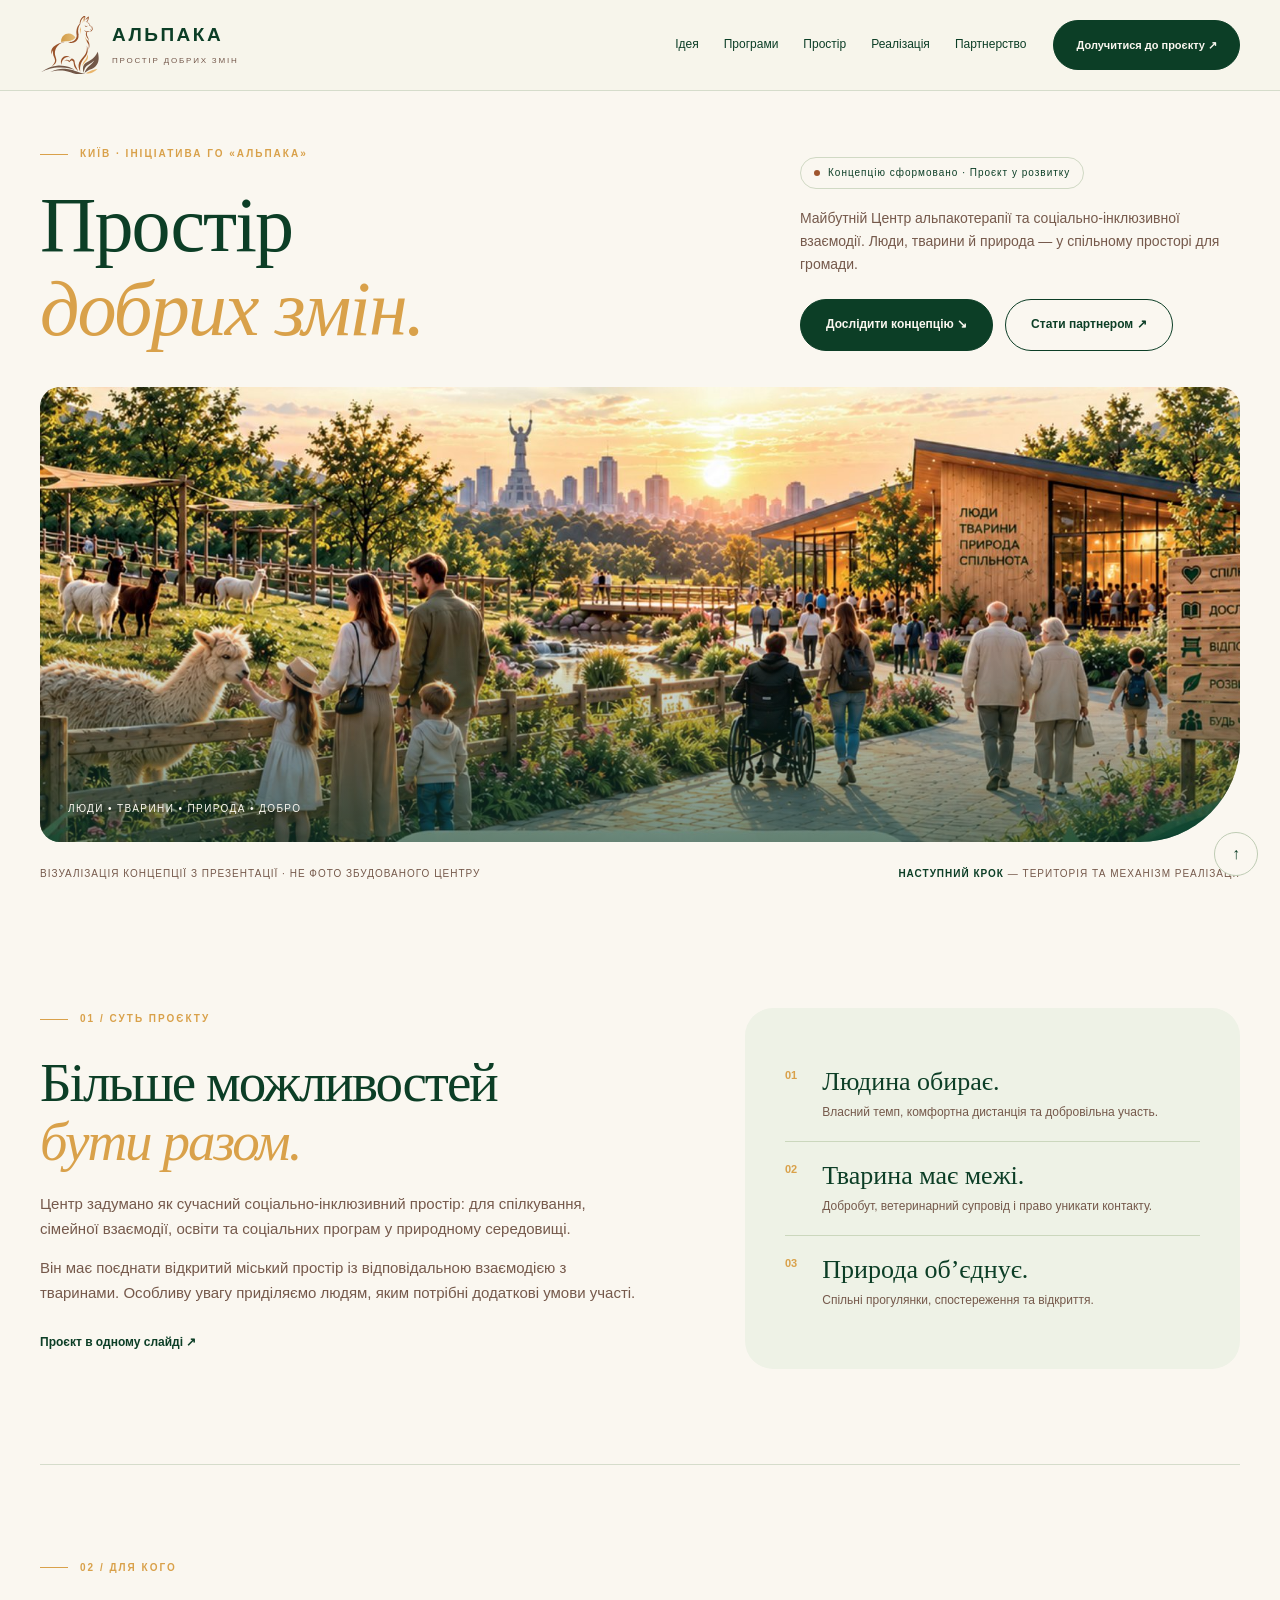
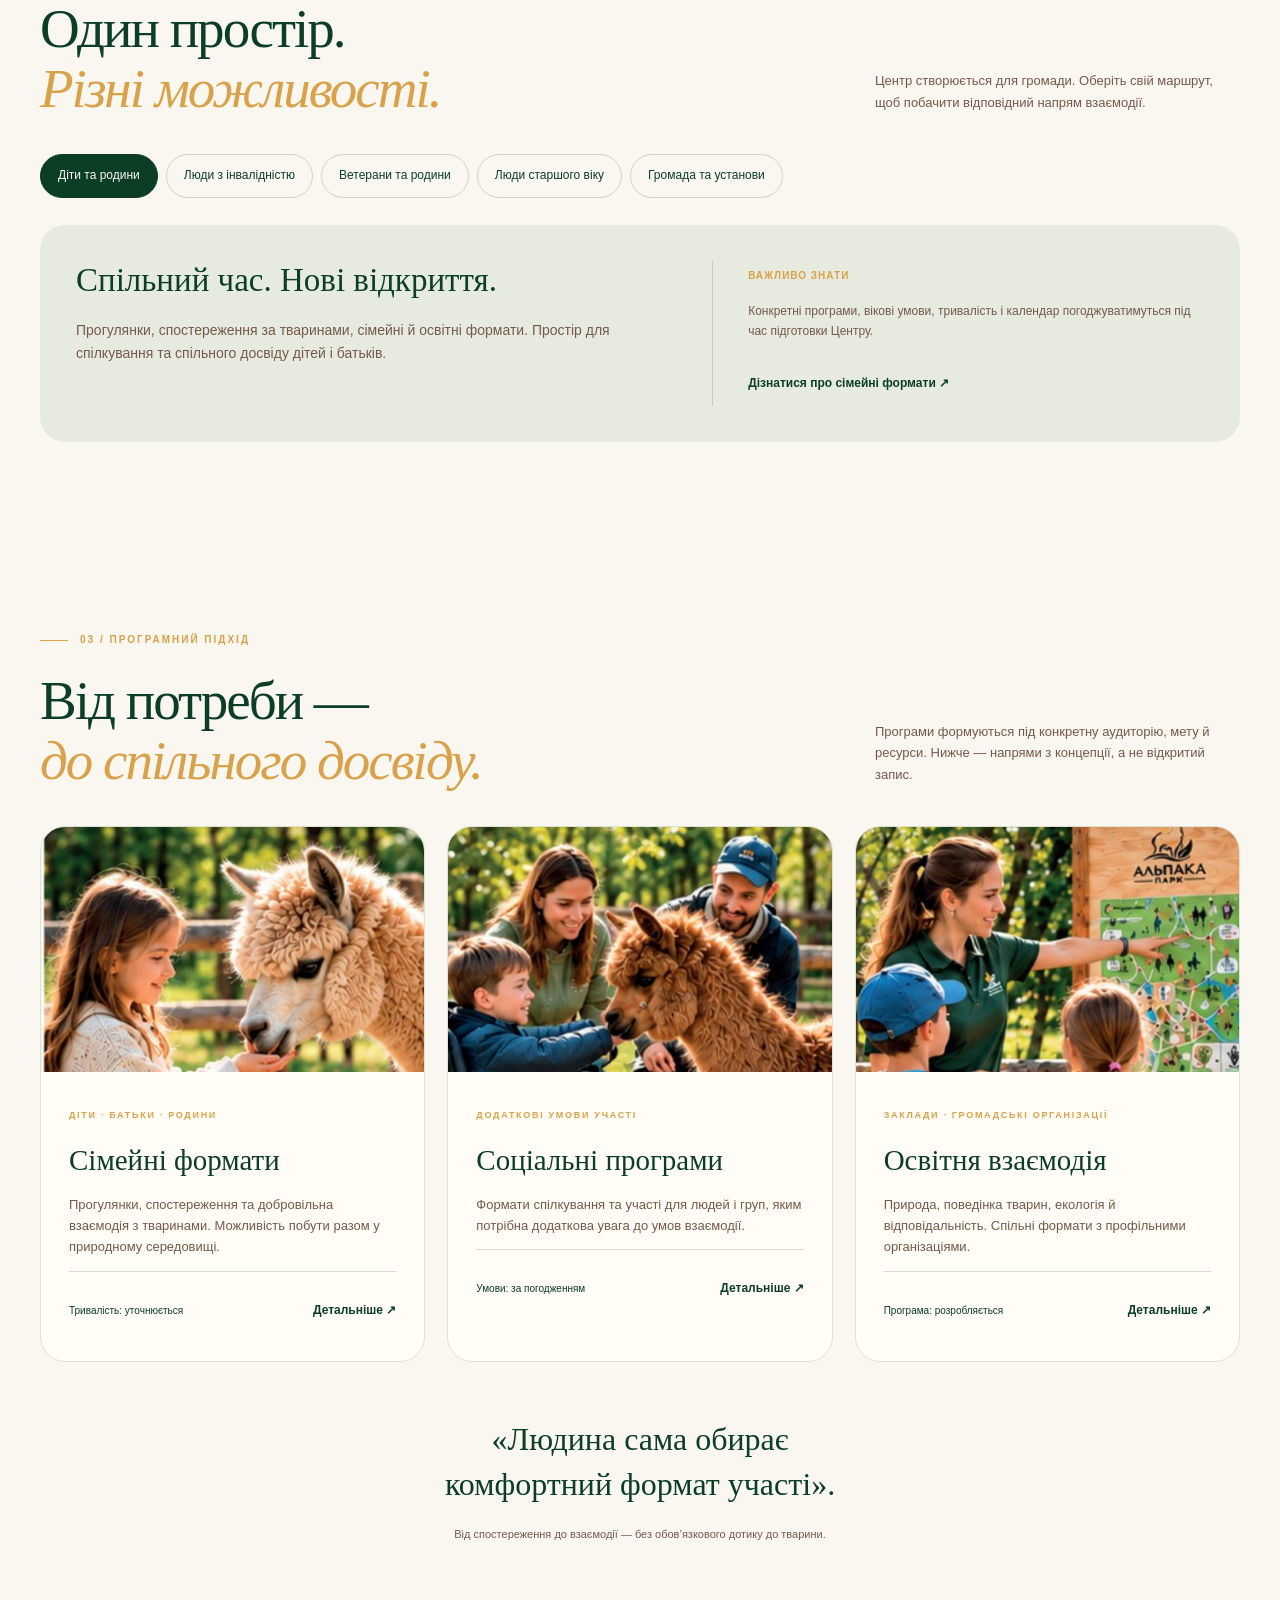
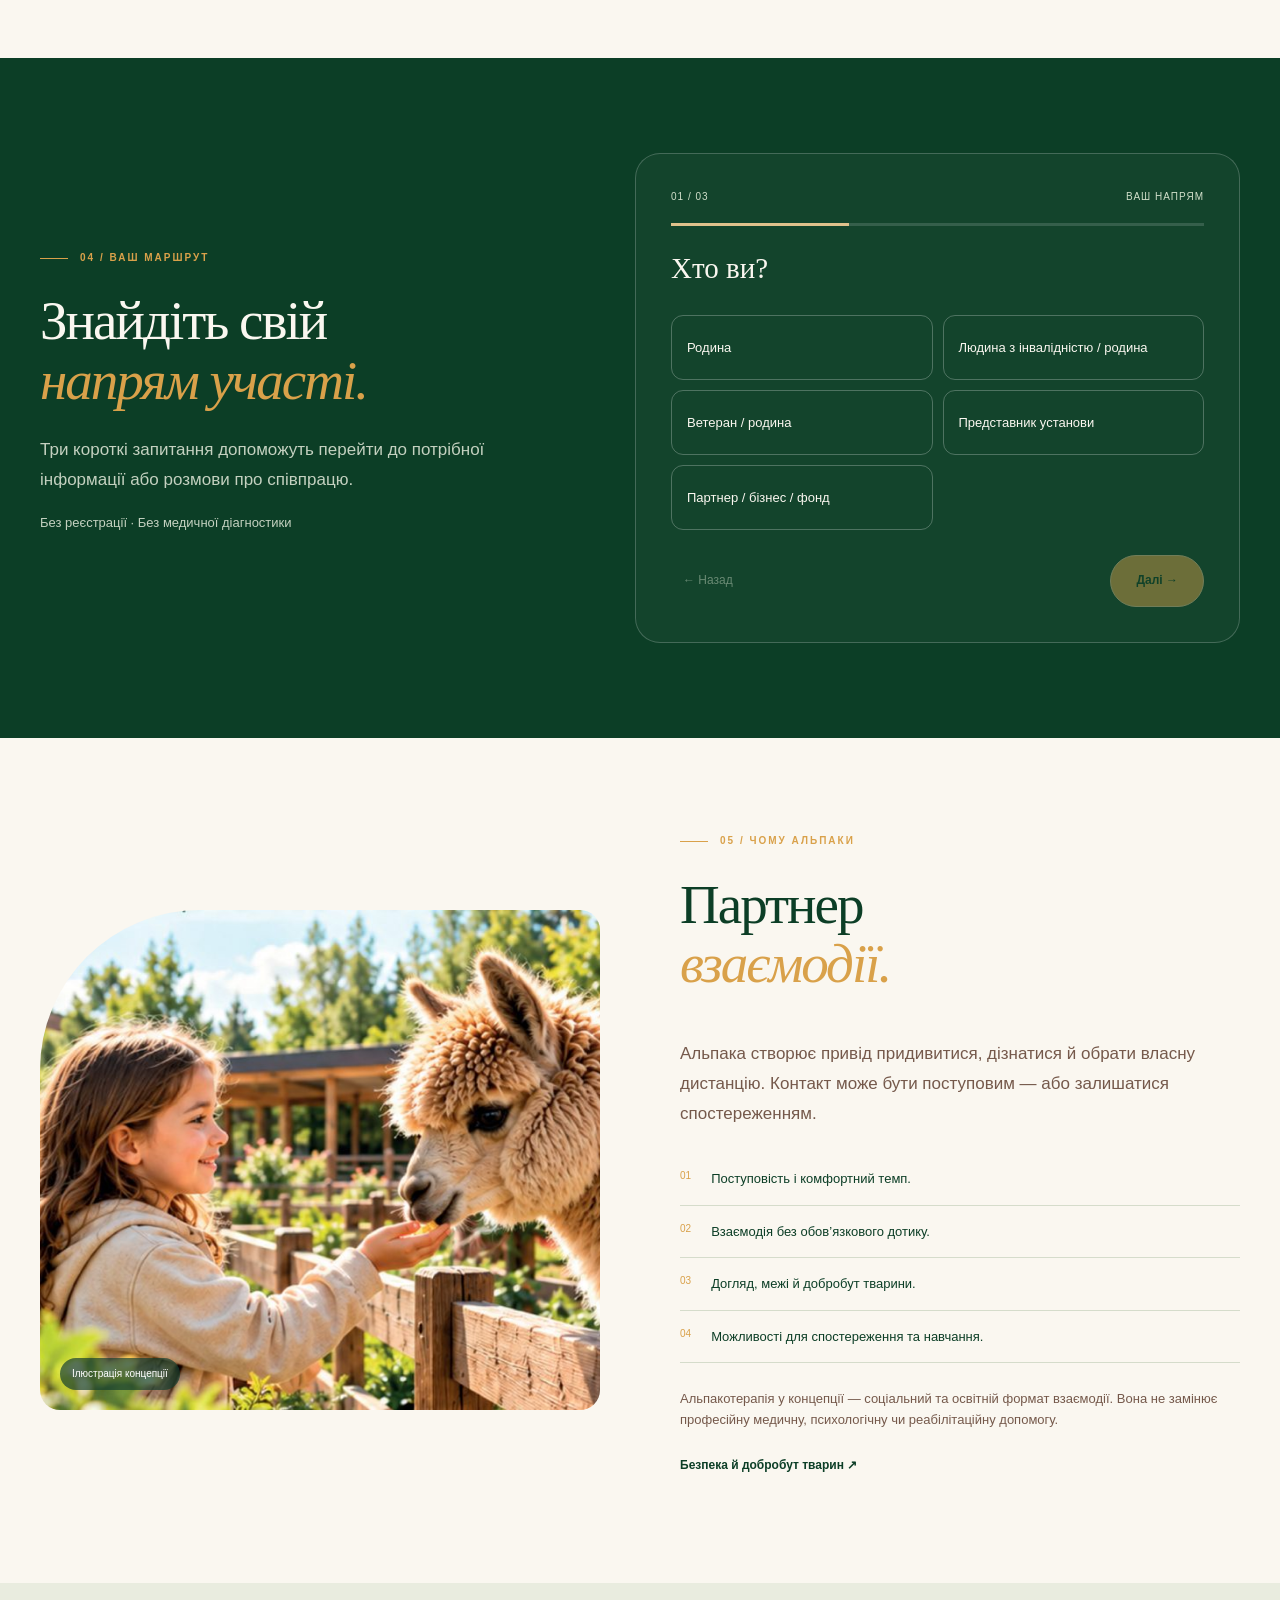
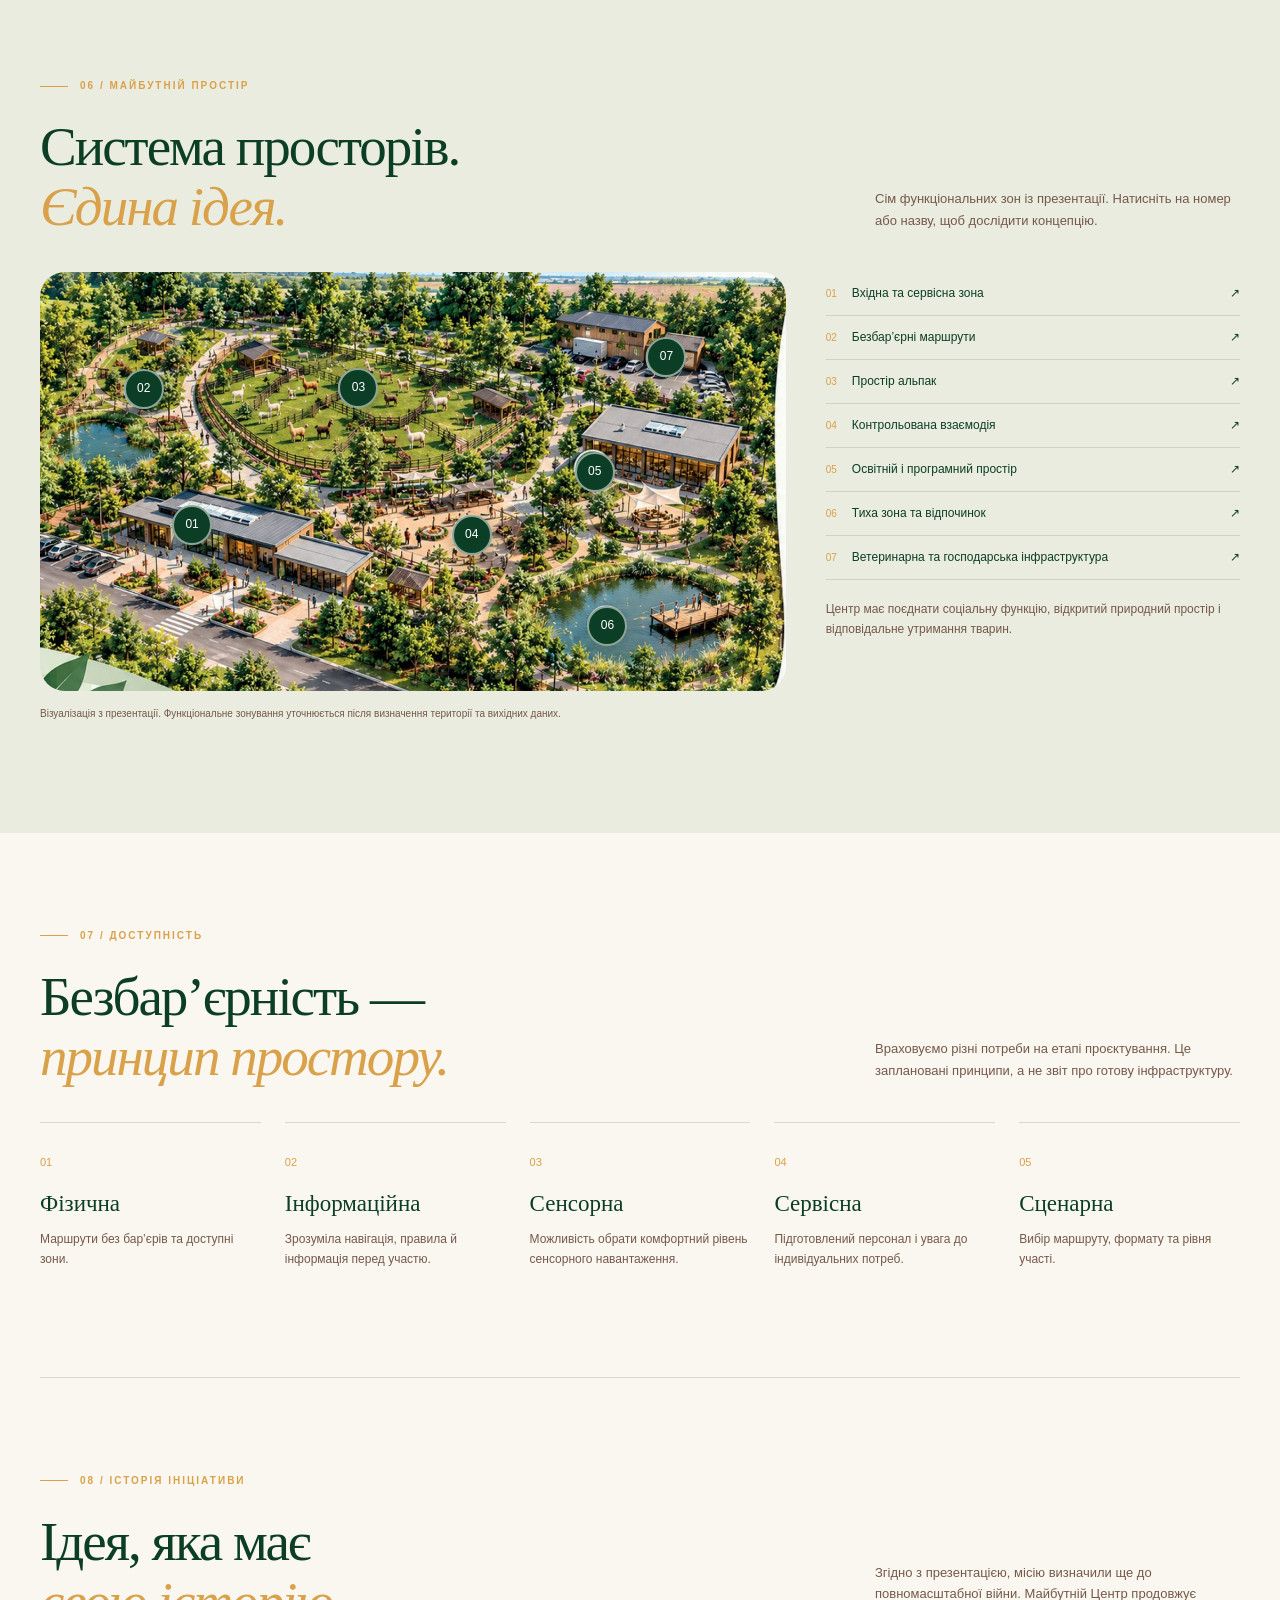
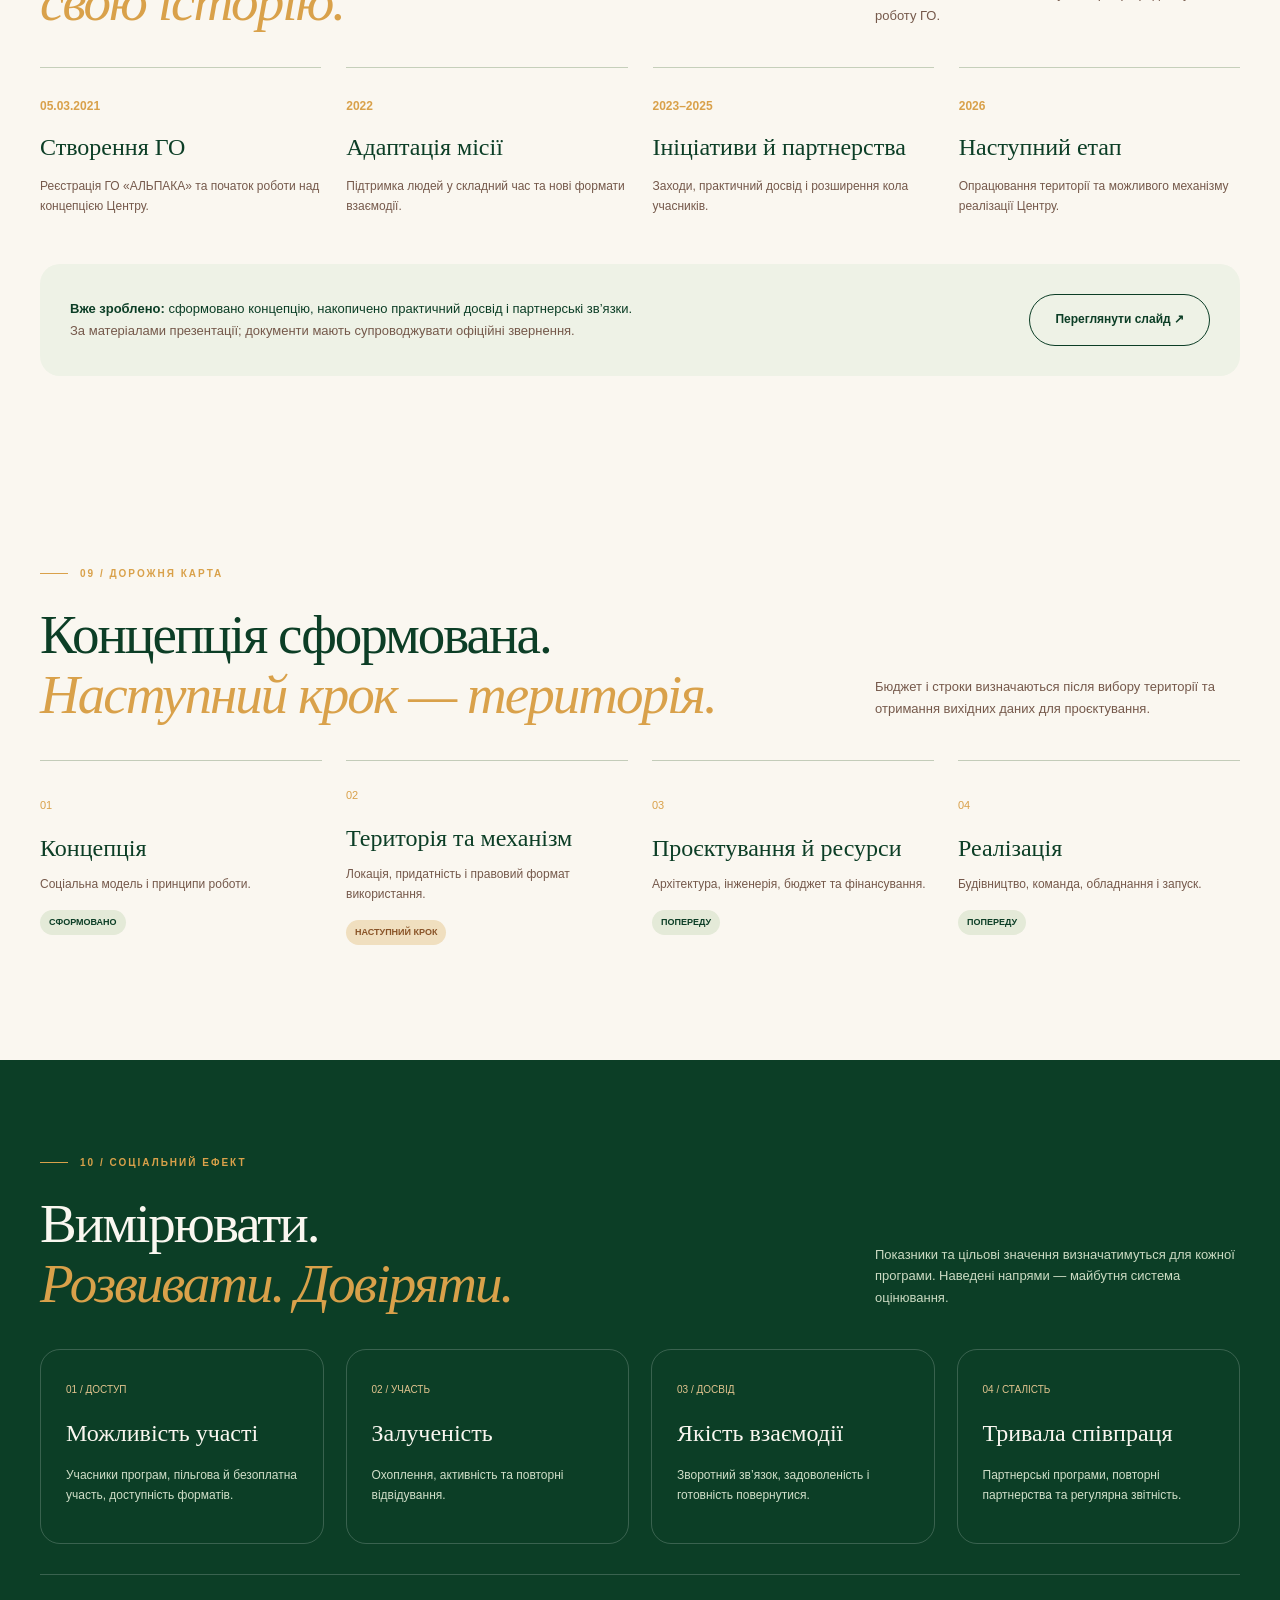
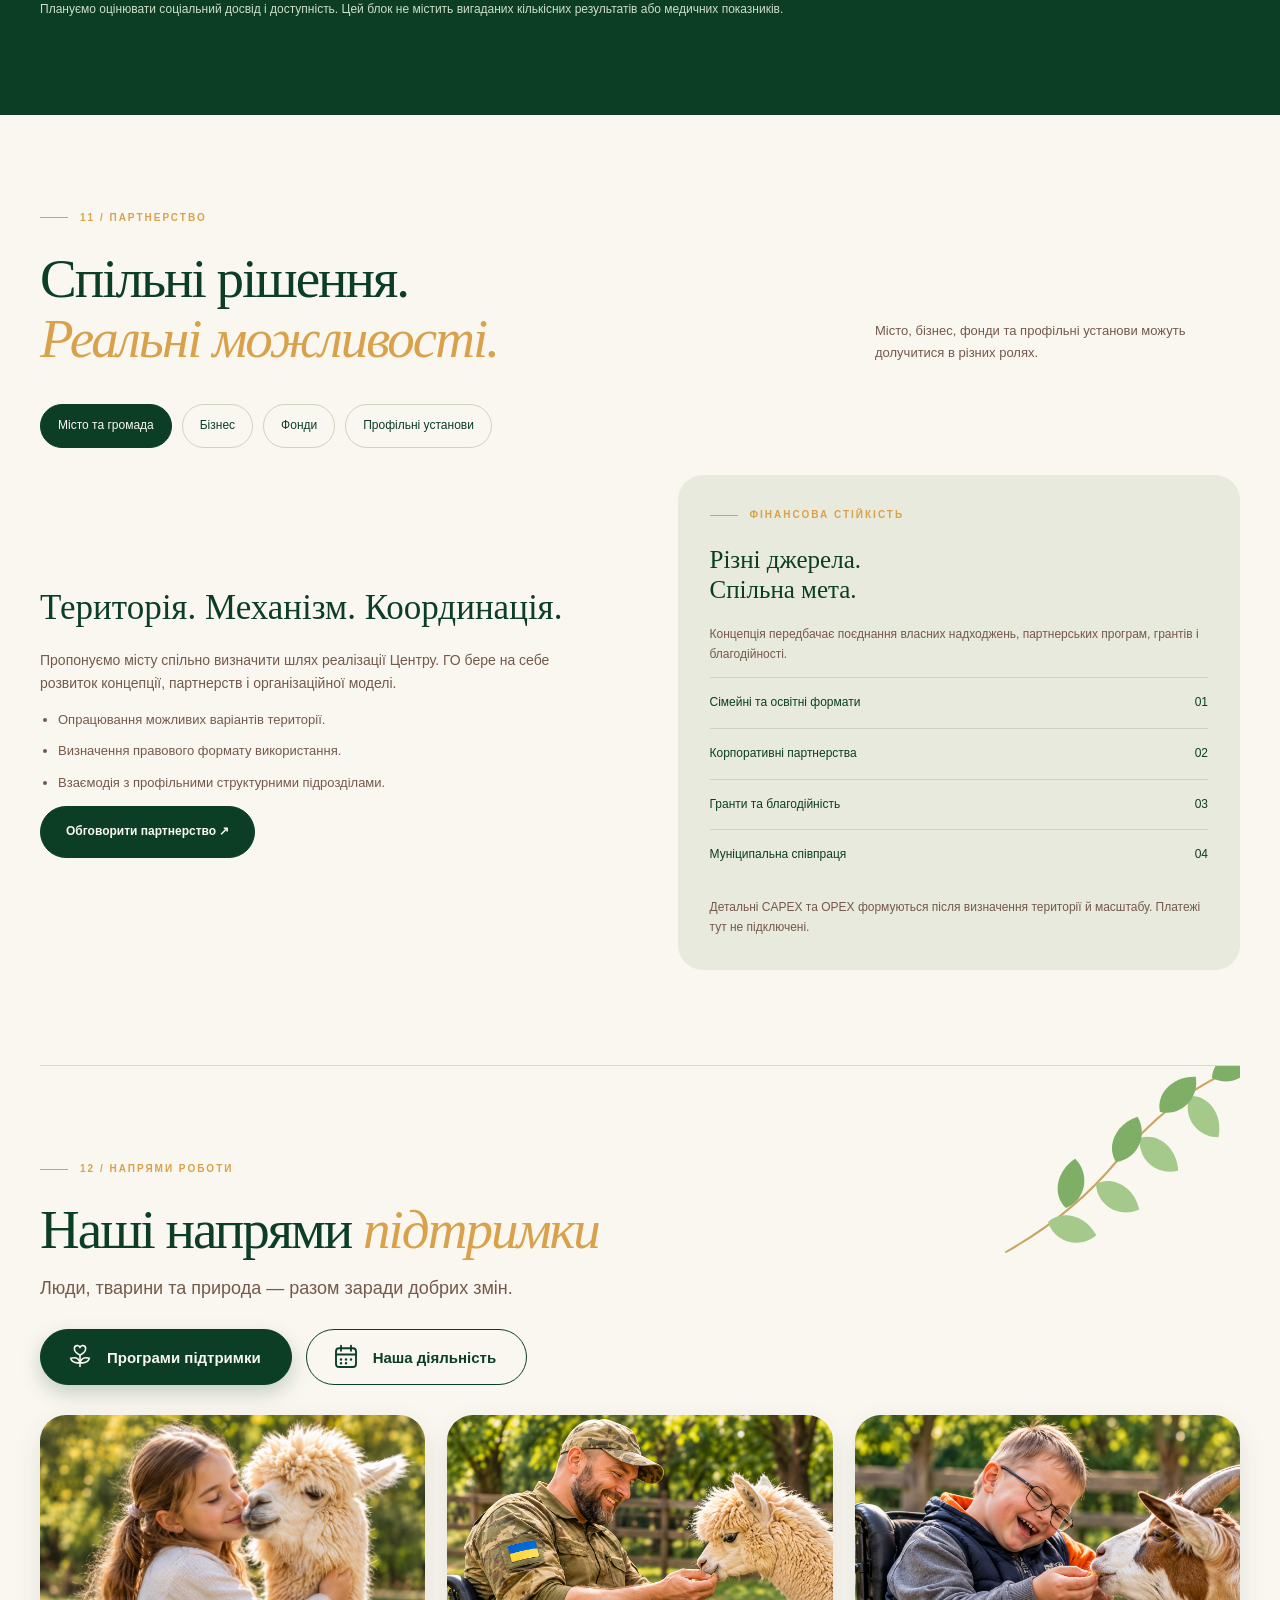
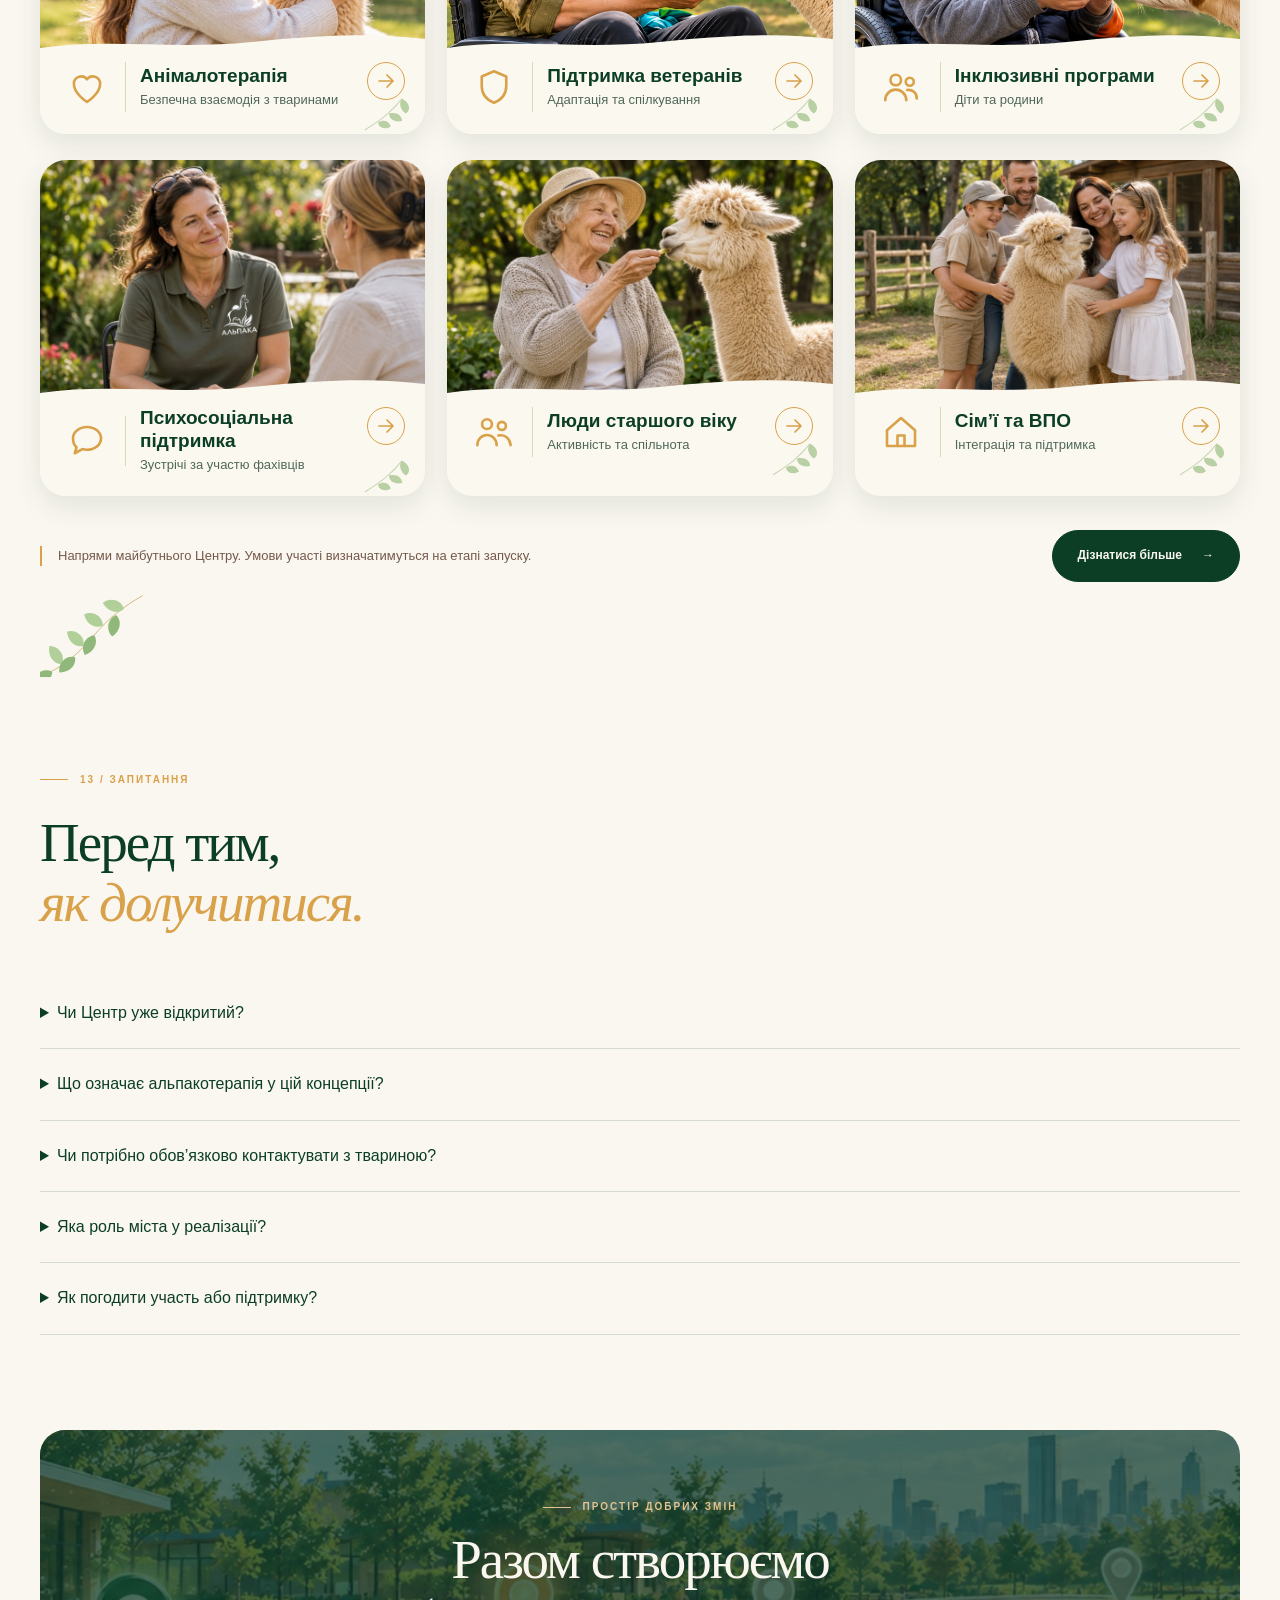
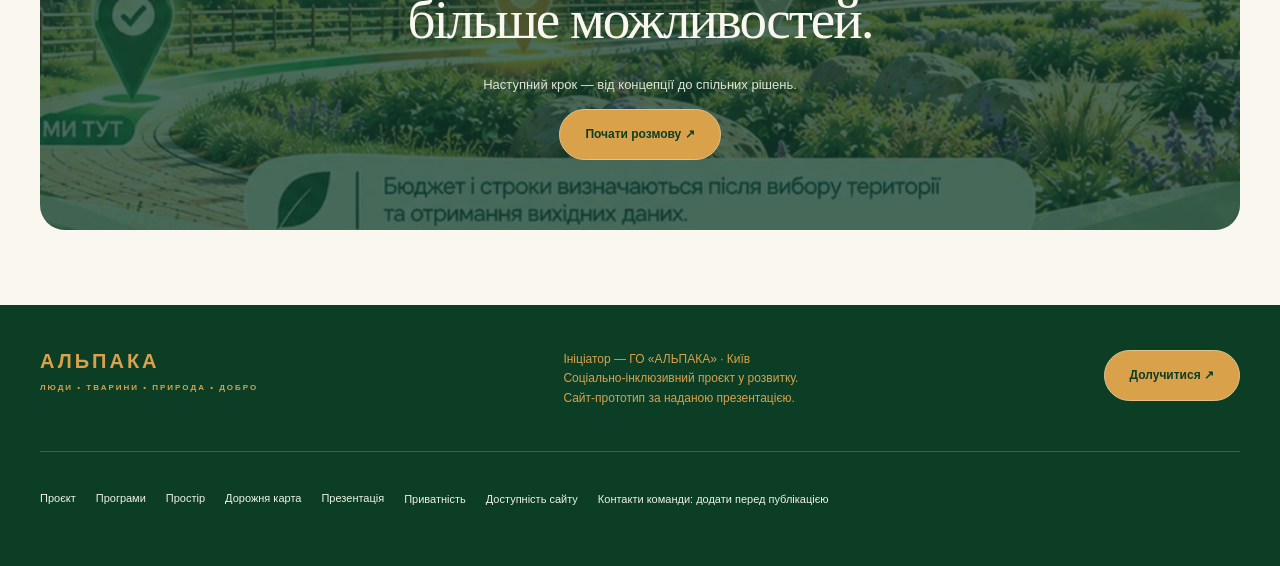
==== commit e1caabb5: "modify: - block 12 has been completely reworked. - two carousel sections have been added. - js file," ====
--- a/index.html
+++ b/index.html
@@ -4,7 +4,7 @@
     <meta charset="UTF-8">
     <meta name="viewport" content="width=device-width,initial-scale=1">
     <meta name="theme-color" content="#123d2e">
-    <link href="css/style.css" rel="stylesheet" />
+    <link href="css/style-user.css" rel="stylesheet" />
     <meta name="description"
         content="Простір добрих змін — концепція Центру альпакотерапії та соціально-інклюзивної взаємодії ГО «АЛЬПАКА». Люди, тварини, природа і спільнота.">
     <meta property="og:title" content="АЛЬПАКА — Простір добрих змін">
@@ -391,7 +391,221 @@
                 </div>
             </div>
         </section>
-        <section class="wrap section-rule" id="presentation">
+
+        <section class="wrap section-rule dirs" id="directions">
+            <svg width="0" height="0" style="position:absolute" aria-hidden="true" focusable="false">
+        <defs>
+            <!-- Іконки блоку «Напрями підтримки». Використання: <svg><use href="#i-heart"/></svg> -->
+            <symbol id="i-heart" viewBox="0 0 24 24"><path d="M12 20.5S4.5 16 4.5 10A4.2 4.2 0 0 1 12 7.6 4.2 4.2 0 0 1 19.5 10c0 6-7.5 10.5-7.5 10.5z" fill="none" stroke="currentColor" stroke-width="1.5" stroke-linejoin="round"/></symbol>
+            <symbol id="i-shield" viewBox="0 0 24 24"><path d="M12 3 5 6v5.5c0 4.4 3 7.8 7 9.5 4-1.7 7-5.1 7-9.5V6z" fill="none" stroke="currentColor" stroke-width="1.5" stroke-linejoin="round"/></symbol>
+            <symbol id="i-users" viewBox="0 0 24 24" fill="none" stroke="currentColor" stroke-width="1.5" stroke-linecap="round" stroke-linejoin="round"><circle cx="9" cy="8" r="3"/><circle cx="17" cy="9" r="2.3"/><path d="M3 19.5c0-3.3 2.7-6 6-6s6 2.7 6 6M15.5 13.7c3-.4 5.5 1.6 5.5 4.8"/></symbol>
+            <symbol id="i-chat" viewBox="0 0 24 24"><path d="M12 4c4.4 0 8 2.9 8 6.5S16.4 17 12 17c-.9 0-1.8-.1-2.6-.4L5 19l1-3.4C4.8 14.5 4 12.6 4 10.5 4 6.9 7.6 4 12 4z" fill="none" stroke="currentColor" stroke-width="1.5" stroke-linejoin="round"/></symbol>
+            <symbol id="i-elders" viewBox="0 0 24 24" fill="none" stroke="currentColor" stroke-width="1.5" stroke-linecap="round" stroke-linejoin="round"><circle cx="8" cy="7.5" r="2.8"/><circle cx="16.5" cy="8.5" r="2.3"/><path d="M2.5 19.5c0-3.3 2.5-5.8 5.5-5.8s5.5 2.5 5.5 5.8M14.5 14c3.2-.6 6.5 1 7 5.5"/></symbol>
+            <symbol id="i-home" viewBox="0 0 24 24" fill="none" stroke="currentColor" stroke-width="1.5" stroke-linecap="round" stroke-linejoin="round"><path d="m4 11 8-7 8 7v9H4z"/><path d="M10 20v-6h4v6"/></symbol>
+            <symbol id="i-cal" viewBox="0 0 24 24" fill="none" stroke="currentColor" stroke-width="1.5" stroke-linecap="round" stroke-linejoin="round"><rect x="4" y="5" width="16" height="15" rx="2.5"/><path d="M4 10h16M8 3v4M16 3v4"/><path d="M8 14h.01M12 14h.01M16 14h.01M8 17h.01M12 17h.01" stroke-width="2"/></symbol>
+            <symbol id="i-sprout" viewBox="0 0 24 24" fill="none" stroke="currentColor" stroke-width="1.25" stroke-linecap="round" stroke-linejoin="round"><path d="M12 10.5S7.5 8 7.5 5.3a2.3 2.3 0 0 1 4.5-.8 2.3 2.3 0 0 1 4.5.8C16.5 8 12 10.5 12 10.5z"/><path d="M12 10.5v6M12 16.5v3"/><path d="M12 16.5C8.5 17.1 5.5 16 4.5 13 8 12 11 13 12 16.5zM12 16.5C15.5 17.1 18.5 16 19.5 13 16 12 13 13 12 16.5z"/></symbol>
+            <symbol id="i-arrow" viewBox="0 0 24 24"><path d="M5 12h14m-6-6 6 6-6 6" fill="none" stroke="currentColor" stroke-width="1.7" stroke-linecap="round" stroke-linejoin="round"/></symbol>
+            <!-- декоративна гілка -->
+            <symbol id="i-branch" viewBox="0 0 240 190">
+                <path d="M238 2C196 18 154 50 116 96 86 132 52 160 6 186" fill="none" stroke="#c9a561" stroke-width="2" stroke-linecap="round"/>
+                <g fill="#7fae67">
+                    <path transform="translate(212 12) rotate(-25)" d="M0 0C8-16 32-20 50-4 40 14 14 18 0 0z"/>
+                    <path transform="translate(190 30) rotate(60)" d="M0 0C8-16 32-20 50-4 40 14 14 18 0 0z" fill="#a4c98a"/>
+                    <path transform="translate(160 46) rotate(-40)" d="M0 0C8-16 32-20 50-4 40 14 14 18 0 0z"/>
+                    <path transform="translate(140 72) rotate(45)" d="M0 0C8-16 32-20 50-4 40 14 14 18 0 0z" fill="#a4c98a"/>
+                    <path transform="translate(116 96) rotate(-60)" d="M0 0C8-16 32-20 50-4 40 14 14 18 0 0z"/>
+                    <path transform="translate(96 118) rotate(35)" d="M0 0C8-16 32-20 50-4 40 14 14 18 0 0z" fill="#a4c98a"/>
+                    <path transform="translate(66 142) rotate(-75)" d="M0 0C8-16 32-20 50-4 40 14 14 18 0 0z"/>
+                    <path transform="translate(48 156) rotate(20)" d="M0 0C8-16 32-20 50-4 40 14 14 18 0 0z" fill="#a4c98a"/>
+                </g>
+            </symbol>
+        </defs>
+    </svg>
+            <svg class="dirs-leaf dirs-leaf--tr" viewBox="0 0 240 190" aria-hidden="true" focusable="false"><use href="#i-branch"/></svg>
+            <svg class="dirs-leaf dirs-leaf--bl" viewBox="0 0 240 190" aria-hidden="true" focusable="false"><use href="#i-branch"/></svg>
+
+            <div class="eyebrow">12 / Напрями роботи</div>
+            <div class="dirs-head">
+                <h2>Наші напрями <em>підтримки</em></h2>
+                <p>Люди, тварини та природа — разом заради добрих змін.</p>
+            </div>
+
+            <div class="dirs-tabs" role="tablist" aria-label="Розділи блоку">
+                <button class="dirs-tab" type="button" role="tab" id="dt0" aria-selected="true" aria-controls="dp0" data-dtab><svg viewBox="0 0 24 24" aria-hidden="true" focusable="false"><use href="#i-sprout"/></svg>Програми підтримки</button>
+                <button class="dirs-tab" type="button" role="tab" id="dt1" aria-selected="false" aria-controls="dp1" tabindex="-1" data-dtab><svg viewBox="0 0 24 24" aria-hidden="true" focusable="false"><use href="#i-cal"/></svg>Наша діяльність</button>
+            </div>
+
+            <!-- ВКЛАДКА 1. Фото: src/directions/ (імена файлів — у src кожної картки).
+                 Текст «Детальніше» лежить у <template> всередині картки. -->
+            <div class="dirs-panel" id="dp0" role="tabpanel" aria-labelledby="dt0" data-dpanel
+                 data-label="Напрям майбутнього Центру" data-cta="1"
+                 data-disclaimer="Це напрям майбутнього Центру, а не діюча програма. Умови участі визначатимуться на етапі запуску.">
+                <div class="dirs-grid">
+                    <article class="dir-card">
+                        <div class="dir-photo">
+                            <img src="src/photo/support_program/photo_1.png" alt="Дівчинка торкається альпаки" loading="eager">
+                        </div>
+                        <div class="dir-info">
+                            <span class="dir-ico"><svg viewBox="0 0 24 24" aria-hidden="true" focusable="false"><use href="#i-heart"/></svg></span>
+                            <div class="dir-text"><h3>Анімалотерапія</h3><p>Безпечна взаємодія з тваринами</p></div>
+                            <button class="dir-go" type="button" aria-label="Детальніше: Анімалотерапія"><svg viewBox="0 0 24 24" aria-hidden="true" focusable="false"><use href="#i-arrow"/></svg></button>
+                        </div>
+                        <template><p>Добровільна взаємодія з альпаками в природному середовищі. Безпека й добробут людей і тварин у концепції взаємопов’язані.</p><ul><li>Людина сама обирає рівень участі — від спостереження до взаємодії.</li><li>Тварина може відійти або не взаємодіяти.</li></ul></template>
+                    </article>
+                    <article class="dir-card">
+                        <div class="dir-photo">
+                            <img src="src/photo/support_program/photo_2.png" alt="Ветеран годує альпаку" loading="eager">
+                        </div>
+                        <div class="dir-info">
+                            <span class="dir-ico"><svg viewBox="0 0 24 24" aria-hidden="true" focusable="false"><use href="#i-shield"/></svg></span>
+                            <div class="dir-text"><h3>Підтримка ветеранів</h3><p>Адаптація та спілкування</p></div>
+                            <button class="dir-go" type="button" aria-label="Детальніше: Підтримка ветеранів"><svg viewBox="0 0 24 24" aria-hidden="true" focusable="false"><use href="#i-arrow"/></svg></button>
+                        </div>
+                        <template><p>Соціальні формати для ветеранів та їхніх родин у природному середовищі. Добровільна взаємодія та вибір дистанції.</p><p>Центр не замінює психологічну, медичну чи реабілітаційну допомогу. Склад програми й фахівці погоджуються окремо.</p></template>
+                    </article>
+                    <article class="dir-card">
+                        <div class="dir-photo">
+                            <img src="src/photo/support_program/photo_3.png" alt="Хлопчик на візку годує козу" loading="eager">
+                        </div>
+                        <div class="dir-info">
+                            <span class="dir-ico"><svg viewBox="0 0 24 24" aria-hidden="true" focusable="false"><use href="#i-users"/></svg></span>
+                            <div class="dir-text"><h3>Інклюзивні програми</h3><p>Діти та родини</p></div>
+                            <button class="dir-go" type="button" aria-label="Детальніше: Інклюзивні програми"><svg viewBox="0 0 24 24" aria-hidden="true" focusable="false"><use href="#i-arrow"/></svg></button>
+                        </div>
+                        <template><p>Участь у спільному просторі з увагою до фізичних, інформаційних, сенсорних та інших індивідуальних потреб.</p><p>Доступність закладається у проєктування. Готових маршрутів і підтверджених умов нового Центру наразі немає.</p></template>
+                    </article>
+                    <article class="dir-card">
+                        <div class="dir-photo">
+                            <img src="src/photo/support_program/photo_4.png" alt="Фахівчиня розмовляє з відвідувачкою" loading="lazy">
+                        </div>
+                        <div class="dir-info">
+                            <span class="dir-ico"><svg viewBox="0 0 24 24" aria-hidden="true" focusable="false"><use href="#i-chat"/></svg></span>
+                            <div class="dir-text"><h3>Психосоціальна підтримка</h3><p>Зустрічі за участю фахівців</p></div>
+                            <button class="dir-go" type="button" aria-label="Детальніше: Психосоціальна підтримка"><svg viewBox="0 0 24 24" aria-hidden="true" focusable="false"><use href="#i-arrow"/></svg></button>
+                        </div>
+                        <template><p>Спілкування та зустрічі за участю фахівців у спокійному природному середовищі.</p><p>Це не заміна медичної чи психологічної допомоги. Склад програми та фахівці погоджуються окремо.</p></template>
+                    </article>
+                    <article class="dir-card">
+                        <div class="dir-photo">
+                            <img src="src/photo/support_program/photo_5.png" alt="Жінка старшого віку годує альпаку" loading="lazy">
+                        </div>
+                        <div class="dir-info">
+                            <span class="dir-ico"><svg viewBox="0 0 24 24" aria-hidden="true" focusable="false"><use href="#i-elders"/></svg></span>
+                            <div class="dir-text"><h3>Люди старшого віку</h3><p>Активність та спільнота</p></div>
+                            <button class="dir-go" type="button" aria-label="Детальніше: Люди старшого віку"><svg viewBox="0 0 24 24" aria-hidden="true" focusable="false"><use href="#i-arrow"/></svg></button>
+                        </div>
+                        <template><p>Прогулянки, зустрічі та спостереження — можливості участі людей старшого віку у спільному житті громади.</p><p>Умови відпочинку, маршрути та супровід потрібно передбачити у проєкті й уточнити до участі.</p></template>
+                    </article>
+                    <article class="dir-card">
+                        <div class="dir-photo">
+                            <img src="src/photo/support_program/photo_6.png" alt="Родина з альпакою" loading="lazy">
+                        </div>
+                        <div class="dir-info">
+                            <span class="dir-ico"><svg viewBox="0 0 24 24" aria-hidden="true" focusable="false"><use href="#i-home"/></svg></span>
+                            <div class="dir-text"><h3>Сім’ї та ВПО</h3><p>Інтеграція та підтримка</p></div>
+                            <button class="dir-go" type="button" aria-label="Детальніше: Сім’ї та ВПО"><svg viewBox="0 0 24 24" aria-hidden="true" focusable="false"><use href="#i-arrow"/></svg></button>
+                        </div>
+                        <template><p>Спільний час і формати спілкування для сімей, зокрема внутрішньо переміщених осіб (ВПО), у природному середовищі.</p><p>Конкретні програми й умови участі визначатимуться на етапі запуску Центру.</p></template>
+                    </article>
+                </div>
+                <div class="dirs-foot">
+                    <p class="dirs-note">Напрями майбутнього Центру. Умови участі визначатимуться на етапі запуску.</p>
+                    <a class="btn" href="#programs">Дізнатися більше <span aria-hidden="true">→</span></a>
+                </div>
+            </div>
+
+            <!-- ВКЛАДКА 2. Фото: src/activity/. ЗАМІНІТЬ тексти й фото на реальні заходи ГО. -->
+            <div class="dirs-panel" id="dp1" role="tabpanel" aria-labelledby="dt1" tabindex="0" data-dpanel hidden
+                 data-label="Наша діяльність" data-cta="0" data-disclaimer="">
+                <div class="dirs-grid">
+                    <article class="dir-card">
+                        <div class="dir-photo"><img src="src/activity/activity-01.jpg" alt="Фото заходу 1" loading="lazy"></div>
+                        <div class="dir-info">
+                            <span class="dir-ico"><svg viewBox="0 0 24 24" aria-hidden="true" focusable="false"><use href="#i-cal"/></svg></span>
+                            <div class="dir-text"><h3>Назва заходу</h3><p>Дата · коротка підпис до фото</p></div>
+                            <button class="dir-go" type="button" aria-label="Детальніше: Назва заходу"><svg viewBox="0 0 24 24" aria-hidden="true" focusable="false"><use href="#i-arrow"/></svg></button>
+                        </div>
+                        <template><p>Опис заходу, результати та фотографії. Замініть цей текст на реальний.</p></template>
+                    </article>
+                    <article class="dir-card">
+                        <div class="dir-photo"><img src="src/activity/activity-02.jpg" alt="Фото заходу 2" loading="lazy"></div>
+                        <div class="dir-info">
+                            <span class="dir-ico"><svg viewBox="0 0 24 24" aria-hidden="true" focusable="false"><use href="#i-cal"/></svg></span>
+                            <div class="dir-text"><h3>Назва заходу</h3><p>Дата · коротка підпис до фото</p></div>
+                            <button class="dir-go" type="button" aria-label="Детальніше: Назва заходу"><svg viewBox="0 0 24 24" aria-hidden="true" focusable="false"><use href="#i-arrow"/></svg></button>
+                        </div>
+                        <template><p>Опис заходу, результати та фотографії. Замініть цей текст на реальний.</p></template>
+                    </article>
+                    <article class="dir-card">
+                        <div class="dir-photo"><img src="src/activity/activity-03.jpg" alt="Фото заходу 3" loading="lazy"></div>
+                        <div class="dir-info">
+                            <span class="dir-ico"><svg viewBox="0 0 24 24" aria-hidden="true" focusable="false"><use href="#i-cal"/></svg></span>
+                            <div class="dir-text"><h3>Назва заходу</h3><p>Дата · коротка підпис до фото</p></div>
+                            <button class="dir-go" type="button" aria-label="Детальніше: Назва заходу"><svg viewBox="0 0 24 24" aria-hidden="true" focusable="false"><use href="#i-arrow"/></svg></button>
+                        </div>
+                        <template><p>Опис заходу, результати та фотографії. Замініть цей текст на реальний.</p></template>
+                    </article>
+                    <article class="dir-card">
+                        <div class="dir-photo"><img src="src/activity/activity-04.jpg" alt="Фото заходу 4" loading="lazy"></div>
+                        <div class="dir-info">
+                            <span class="dir-ico"><svg viewBox="0 0 24 24" aria-hidden="true" focusable="false"><use href="#i-cal"/></svg></span>
+                            <div class="dir-text"><h3>Назва заходу</h3><p>Дата · коротка підпис до фото</p></div>
+                            <button class="dir-go" type="button" aria-label="Детальніше: Назва заходу"><svg viewBox="0 0 24 24" aria-hidden="true" focusable="false"><use href="#i-arrow"/></svg></button>
+                        </div>
+                        <template><p>Опис заходу, результати та фотографії. Замініть цей текст на реальний.</p></template>
+                    </article>
+                    <article class="dir-card">
+                        <div class="dir-photo"><img src="src/activity/activity-05.jpg" alt="Фото заходу 5" loading="lazy"></div>
+                        <div class="dir-info">
+                            <span class="dir-ico"><svg viewBox="0 0 24 24" aria-hidden="true" focusable="false"><use href="#i-cal"/></svg></span>
+                            <div class="dir-text"><h3>Назва заходу</h3><p>Дата · коротка підпис до фото</p></div>
+                            <button class="dir-go" type="button" aria-label="Детальніше: Назва заходу"><svg viewBox="0 0 24 24" aria-hidden="true" focusable="false"><use href="#i-arrow"/></svg></button>
+                        </div>
+                        <template><p>Опис заходу, результати та фотографії. Замініть цей текст на реальний.</p></template>
+                    </article>
+                    <article class="dir-card">
+                        <div class="dir-photo"><img src="src/activity/activity-06.jpg" alt="Фото заходу 6" loading="lazy"></div>
+                        <div class="dir-info">
+                            <span class="dir-ico"><svg viewBox="0 0 24 24" aria-hidden="true" focusable="false"><use href="#i-cal"/></svg></span>
+                            <div class="dir-text"><h3>Назва заходу</h3><p>Дата · коротка підпис до фото</p></div>
+                            <button class="dir-go" type="button" aria-label="Детальніше: Назва заходу"><svg viewBox="0 0 24 24" aria-hidden="true" focusable="false"><use href="#i-arrow"/></svg></button>
+                        </div>
+                        <template><p>Опис заходу, результати та фотографії. Замініть цей текст на реальний.</p></template>
+                    </article>
+                </div>
+                <div class="dirs-foot">
+                    <p class="dirs-note">Діяльність ГО «АЛЬПАКА» з 2021 року.</p>
+                    <a class="btn" href="#history">Дізнатися більше <span aria-hidden="true">→</span></a>
+                </div>
+            </div>
+
+            <!-- Слайди презентації: джерело для вікна «Переглянути слайд» (кнопки data-slide).
+                 На сторінці не показуються й не завантажуються, поки вікно не відкрите. -->
+            <ul id="slides-data" hidden>
+                <li><img width="1400" height="981" src="src/presentation/slide-01.jpg" alt="Слайд 1: Обкладинка" loading="lazy" draggable="false"></li>
+                <li><img width="1400" height="988" src="src/presentation/slide-02.jpg" alt="Слайд 2: Проєкт в одному слайді" loading="lazy" draggable="false"></li>
+                <li><img width="1397" height="979" src="src/presentation/slide-03.jpg" alt="Слайд 3: Чому зараз" loading="lazy" draggable="false"></li>
+                <li><img width="1400" height="967" src="src/presentation/slide-04.jpg" alt="Слайд 4: Історія ініціативи" loading="lazy" draggable="false"></li>
+                <li><img width="1400" height="959" src="src/presentation/slide-05.jpg" alt="Слайд 5: Чому альпаки" loading="lazy" draggable="false"></li>
+                <li><img width="1398" height="952" src="src/presentation/slide-06.jpg" alt="Слайд 6: Соціальна місія" loading="lazy" draggable="false"></li>
+                <li><img width="1400" height="826" src="src/presentation/slide-07.jpg" alt="Слайд 7: Формати взаємодії" loading="lazy" draggable="false"></li>
+                <li><img width="1400" height="944" src="src/presentation/slide-08.jpg" alt="Слайд 8: Міський простір" loading="lazy" draggable="false"></li>
+                <li><img width="1400" height="956" src="src/presentation/slide-09.jpg" alt="Слайд 9: Програмний підхід" loading="lazy" draggable="false"></li>
+                <li><img width="1400" height="971" src="src/presentation/slide-10.jpg" alt="Слайд 10: Функціональні зони" loading="lazy" draggable="false"></li>
+                <li><img width="1400" height="976" src="src/presentation/slide-11.jpg" alt="Слайд 11: Доступність" loading="lazy" draggable="false"></li>
+                <li><img width="1400" height="973" src="src/presentation/slide-12.jpg" alt="Слайд 12: Безпека й добробут" loading="lazy" draggable="false"></li>
+                <li><img width="1397" height="974" src="src/presentation/slide-13.jpg" alt="Слайд 13: Міжнародний досвід" loading="lazy" draggable="false"></li>
+                <li><img width="1400" height="882" src="src/presentation/slide-14.jpg" alt="Слайд 14: Соціальний ефект" loading="lazy" draggable="false"></li>
+                <li><img width="1400" height="978" src="src/presentation/slide-15.jpg" alt="Слайд 15: Фінансова стійкість" loading="lazy" draggable="false"></li>
+                <li><img width="1400" height="974" src="src/presentation/slide-16.jpg" alt="Слайд 16: Команда" loading="lazy" draggable="false"></li>
+                <li><img width="1400" height="987" src="src/presentation/slide-17.jpg" alt="Слайд 17: Що вже зроблено" loading="lazy" draggable="false"></li>
+                <li><img width="1400" height="986" src="src/presentation/slide-18.jpg" alt="Слайд 18: Дорожня карта" loading="lazy" draggable="false"></li>
+                <li><img width="1400" height="971" src="src/presentation/slide-19.jpg" alt="Слайд 19: Партнерство з містом" loading="lazy" draggable="false"></li>
+                <li><img width="1392" height="991" src="src/presentation/slide-20.jpg" alt="Слайд 20: Простір добрих змін" loading="lazy" draggable="false"></li>
+            </ul>
+        </section>
+        <!--   
+        <section class="wrap section-rule" id="presentation"> 
             <div class="eyebrow">12 / Першоджерело</div>
             <div class="gallery-head head">
                 <div>
@@ -435,6 +649,8 @@
                 <div class="car-dots" id="car-dots" role="group" aria-label="Сторінки каруселі"></div>
             </div>
         </section>
+        -->
+
         <section class="wrap" id="faq">
             <div class="eyebrow">13 / Запитання</div>
             <h2 style="margin-top:25px">Перед тим,<br><em>як долучитися.</em></h2>
--- a/css/style-user.css
+++ b/css/style-user.css
@@ -0,0 +1,2261 @@
+    :root {
+            --g: #0c3e26; /*#123d2e*/
+            --cream: #faf7f0; /*#f7f5eb*/
+            --sage: #eef2e6; /*#e5ebdb*/
+            --gold: #d9a14a; /*#946332*/
+            --orange: #9f552e; /*#b35331*/
+            --text: #0c3e26; /*#244537*/
+            --muted: #75594b; /*#657264*/
+            --line: #d5dccb;
+        }
+
+        * {
+            box-sizing: border-box
+        }
+
+        html {
+            scroll-behavior: smooth;
+            scroll-padding-top: 100px
+        }
+
+        body {
+            margin: 0;
+            font-family: Arial, Helvetica, sans-serif;
+            background: var(--cream);
+            color: var(--text);
+            line-height: 1.65
+        }
+
+        h1,
+        h2,
+        h3,
+        p {
+            margin-top: 0
+        }
+
+        h1,
+        h2,
+        h3 {
+            line-height: 1.08;
+            font-weight: normal
+        }
+
+        h1,
+        h2 {
+            font-family: Georgia, serif;
+            letter-spacing: -2px
+        }
+
+        h1 {
+            font-size: clamp(50px, 6.1vw, 88px);
+            margin: 20px 0
+        }
+
+        h2 {
+            font-size: clamp(36px, 4.3vw, 60px)
+        }
+
+        h3 {
+            font: normal 26px/1.2 Georgia, serif
+        }
+
+        em {
+            color: var(--gold);
+            font-weight: normal
+        }
+
+        a {
+            text-decoration: none;
+            color: inherit
+        }
+
+        button,
+        input,
+        textarea,
+        select {
+            font: inherit
+        }
+
+        button {
+            cursor: pointer
+        }
+
+        button,
+        a,
+        input,
+        select,
+        textarea,
+        summary {
+            touch-action: manipulation
+        }
+
+        button:focus-visible,
+        a:focus-visible,
+        input:focus-visible,
+        textarea:focus-visible,
+        select:focus-visible,
+        summary:focus-visible {
+            outline: 3px solid #b98743;
+            outline-offset: 4px
+        }
+
+        button:disabled {
+            opacity: .45;
+            cursor: default
+        }
+
+        img {
+            max-width: 100%;
+            display: block
+        }
+
+        button {
+            color: var(--g)
+        }
+
+        [hidden] {
+            display: none !important
+        }
+
+        .wrap {
+            max-width: 1360px;
+            width: calc(100% - 80px);
+            margin: auto
+        }
+
+        .skip {
+            position: fixed;
+            top: -100px;
+            left: 15px;
+            background: var(--g);
+            color: white;
+            padding: 12px;
+            z-index: 100
+        }
+
+        .skip:focus {
+            top: 10px
+        }
+
+        .eyebrow {
+            font-size: 10px;
+            font-weight: bold;
+            letter-spacing: 2px;
+            text-transform: uppercase;
+            color: var(--gold);
+            display: flex;
+            align-items: center;
+            gap: 12px
+        }
+
+        .eyebrow:before {
+            content: '';
+            width: 28px;
+            height: 1px;
+            background: currentColor
+        }
+
+        .lead {
+            font-size: 17px;
+            line-height: 1.75;
+            max-width: 570px;
+            color: var(--muted)
+        }
+
+        .muted {
+            color: var(--muted);
+            font-size: 13px
+        }
+
+        .btn {
+            border: 1px solid var(--g);
+            background: var(--g);
+            color: var(--cream);
+            display: inline-flex;
+            align-items: center;
+            justify-content: center;
+            gap: 20px;
+            padding: 15px 25px;
+            border-radius: 100px;
+            font-size: 12px;
+            font-weight: bold;
+            min-height: 50px;
+            transition: transform .2s, background .2s
+        }
+
+        .btn:hover {
+            transform: translateY(-3px);
+            background: #265d43
+        }
+
+        .btn.outline {
+            background: transparent;
+            color: var(--g)
+        }
+
+        .btn.outline:hover {
+            background: #e9eddf
+        }
+
+        .btn.gold {
+            background: var(--gold); /* //TODO #e1c38e*/
+            color: var(--g);
+            border-color: #e1c38e
+        }
+
+        .actions {
+            display: flex;
+            gap: 12px;
+            flex-wrap: wrap
+        }
+
+        .textbtn {
+            background: none;
+            border: 0;
+            font-size: 12px;
+            font-weight: bold;
+            padding: 12px 0;
+            min-height: 44px;
+            text-align: left
+        }
+
+        .head {
+            display: flex;
+            justify-content: space-between;
+            gap: 50px;
+            align-items: end;
+            margin: 23px 0 36px
+        }
+
+        .head h2 {
+            margin-bottom: 0
+        }
+
+        .head p {
+            max-width: 365px;
+            font-size: 13px;
+            color: var(--muted);
+            margin-bottom: 5px
+        }
+
+        section {
+            padding: 95px 0
+        }
+
+        .badge {
+            font-size: 10px;
+            letter-spacing: 1px;
+            padding: 7px 13px;
+            border-radius: 30px;
+            border: 1px solid #d0d9c4;
+            display: inline-flex;
+            align-items: center;
+            gap: 8px
+        }
+
+        .badge:before {
+            content: '';
+            width: 6px;
+            height: 6px;
+            border-radius: 50%;
+            background: var(--orange); /*#749558*/
+        }
+
+        header {
+            position: sticky;
+            top: 0;
+            z-index: 30;
+            background: #f7f5ebed;
+            backdrop-filter: blur(18px);
+            border-bottom: 1px solid var(--line)
+        }
+
+        .nav {
+            height: 90px;
+            display: flex;
+            align-items: center;
+            gap: 27px
+        }
+
+        .brand {
+            display: flex;
+            align-items: center;
+            gap: 12px;
+            margin-right: auto
+        }
+
+        .brand img {
+            width: 60px;
+            height: 58px;
+            object-fit: cover;
+            mix-blend-mode: multiply
+        }
+
+        .brand b {
+            font-size: 19px;
+            letter-spacing: 2.5px;
+            line-height: 1.2
+        }
+
+        .brand small {
+            display: block;
+            font-size: 8px;
+            letter-spacing: 1.8px;
+            color: var(--muted);
+            margin-top: 4px
+        }
+
+        .navlinks {
+            display: flex;
+            gap: 25px;
+            font-size: 12px
+        }
+
+        .navlinks a {
+            padding: 10px 0
+        }
+
+        .nav .btn {
+            font-size: 11px;
+            padding: 12px 22px
+        }
+
+        .menu {
+            display: none
+        }
+
+        .hero-top {
+            display: grid;
+            grid-template-columns: 1.2fr .8fr;
+            align-items: end;
+            gap: 100px;
+            padding: 55px 0 36px
+        }
+
+        .hero-top p {
+            font-size: 14px;
+            color: var(--muted);
+            margin: 18px 0 23px
+        }
+
+        .hero-top h1 {
+            margin-bottom: 0
+        }
+
+        .hero-photo {
+            height: 455px;
+            position: relative;
+            overflow: hidden;
+            border-radius: 20px 20px 100px 20px
+        }
+
+        .hero-photo img {
+            width: 100%;
+            height: 100%;
+            object-fit: cover;
+            object-position: center
+        }
+
+        .hero-photo:after {
+            content: '';
+            position: absolute;
+            inset: 0;
+            background: linear-gradient(0deg, #123d2e9e, transparent 50%)
+        }
+
+        .photo-label {
+            position: absolute;
+            bottom: 25px;
+            left: 28px;
+            z-index: 1;
+            color: var(--cream);
+            font-size: 10px;
+            letter-spacing: 1.4px
+        }
+
+        .hero-foot {
+            display: flex;
+            justify-content: space-between;
+            gap: 20px;
+            padding: 24px 0 30px;
+            font-size: 10px;
+            color: var(--muted);
+            letter-spacing: 1px
+        }
+
+        .hero-foot b {
+            color: var(--g)
+        }
+
+        .intro {
+            display: grid;
+            grid-template-columns: 1.1fr .9fr;
+            gap: 100px;
+            align-items: center
+        }
+
+        .intro h2 {
+            margin: 25px 0 20px
+        }
+
+        .intro p {
+            font-size: 15px;
+            color: var(--muted)
+        }
+
+        .manifest {
+            background: var(--sage);
+            border-radius: 28px;
+            padding: 40px
+        }
+
+        .manifest div {
+            display: flex;
+            gap: 25px;
+            padding: 18px 0;
+            border-bottom: 1px solid #cbd7bd
+        }
+
+        .manifest div:last-child {
+            border: 0
+        }
+
+        .manifest b {
+            font-size: 11px;
+            color: var(--gold)
+        }
+
+        .manifest h3 {
+            margin: 0 0 6px
+        }
+
+        .manifest p {
+            font-size: 12px;
+            margin: 0
+        }
+
+        .section-rule {
+            border-top: 1px solid var(--line)
+        }
+
+        .audiences {
+            display: flex;
+            gap: 8px;
+            flex-wrap: wrap;
+            margin-bottom: 27px
+        }
+
+        .chip {
+            border: 1px solid #cbd5be;
+            background: transparent;
+            border-radius: 30px;
+            padding: 11px 17px;
+            font-size: 12px;
+            min-height: 44px
+        }
+
+        .chip[aria-selected=true] {
+            background: var(--g);
+            color: var(--cream);
+            border-color: var(--g)
+        }
+
+        .audience-panel {
+            display: grid;
+            grid-template-columns: 1.1fr .9fr;
+            gap: 35px;
+            background: #e7ebdf;
+            padding: 36px;
+            border-radius: 25px
+        }
+
+        .audience-panel h3 {
+            font-size: 33px;
+            margin-bottom: 18px
+        }
+
+        .audience-panel p {
+            font-size: 14px;
+            color: var(--muted);
+            max-width: 590px
+        }
+
+        .audience-panel aside {
+            border-left: 1px solid #c2ceb5;
+            padding-left: 35px
+        }
+
+        .audience-panel aside b {
+            font-size: 10px;
+            color: var(--gold);
+            letter-spacing: 1px
+        }
+
+        .audience-panel aside p {
+            font-size: 12px;
+            margin: 15px 0 20px
+        }
+
+        .formats {
+            display: grid;
+            grid-template-columns: repeat(3, 1fr);
+            gap: 22px
+        }
+
+        .card {
+            border-radius: 25px;
+            background: #fffdf5;
+            overflow: hidden;
+            border: 1px solid #dce2d2;
+            transition: transform .25s
+        }
+
+        .card:hover {
+            transform: translateY(-4px)
+        }
+
+        .card img {
+            width: 100%;
+            height: 245px;
+            object-fit: cover;
+            transition: transform .4s
+        }
+
+        .card:hover img {
+            transform: scale(1.03)
+        }
+
+        .card>div {
+            padding: 28px
+        }
+
+        .card h3 {
+            margin: 16px 0;
+            font-size: 29px
+        }
+
+        .card p {
+            font-size: 13px;
+            color: var(--muted)
+        }
+
+        .micro {
+            font-size: 9px;
+            letter-spacing: 1.7px;
+            color: var(--gold);
+            font-weight: bold
+        }
+
+        .card .meta {
+            border-top: 1px solid var(--line);
+            font-size: 10px;
+            padding-top: 17px;
+            display: flex;
+            justify-content: space-between;
+            align-items: center;
+            gap: 10px
+        }
+
+        .quote-band {
+            padding: 55px 0 20px;
+            text-align: center;
+            font: normal 32px/1.4 Georgia, serif;
+            max-width: 890px;
+            margin: auto
+        }
+
+        .quote-band small {
+            display: block;
+            font: 11px/1.5 Arial, sans-serif;
+            color: var(--muted);
+            margin-top: 20px
+        }
+
+        .dark {
+            background: var(--g);
+            color: var(--cream)
+        }
+
+        .dark .eyebrow {
+            color: var(--gold) /* //TODO #d9bd89 */
+        }
+
+        .dark h2 em {
+            color: var(--gold) /* //TODO #d9bd89*/
+        }
+
+        .dark .lead,
+        .dark .muted {
+            color: #c4d1c0
+        }
+
+        .quiz {
+            display: grid;
+            grid-template-columns: .9fr 1.1fr;
+            gap: 100px;
+            align-items: center
+        }
+
+        .quiz h2 {
+            margin: 25px 0
+        }
+
+        .quiz-box {
+            border: 1px solid #ffffff35;
+            background: #ffffff08;
+            border-radius: 25px;
+            padding: 35px
+        }
+
+        .quiz-line {
+            display: flex;
+            justify-content: space-between;
+            font-size: 10px;
+            letter-spacing: 1px;
+            color: #d1dfca /*#d1dfca*/
+        }
+
+        .progress {
+            height: 3px;
+            background: #ffffff25;
+            margin: 18px 0 25px
+        }
+
+        .progress div {
+            height: 100%;
+            background: #dfc18c;
+            transition: width .3s
+        }
+
+        .quiz-box h3 {
+            font-size: 29px
+        }
+
+        .choices {
+            display: grid;
+            grid-template-columns: 1fr 1fr;
+            gap: 10px
+        }
+
+        .choice {
+            background: transparent;
+            border: 1px solid #ffffff40;
+            border-radius: 12px;
+            color: var(--cream);
+            min-height: 65px;
+            text-align: left;
+            padding: 15px;
+            font-size: 13px
+        }
+
+        .choice:hover,
+        .choice[aria-pressed=true] {
+            border-color: #e1c38e;
+            background: #e1c38e1a
+        }
+
+        .quiz-controls {
+            display: flex;
+            justify-content: space-between;
+            align-items: center;
+            margin-top: 25px;
+            gap: 15px
+        }
+
+        .back {
+            border: 0;
+            background: none;
+            color: #d0ddc9;
+            min-height: 44px;
+            font-size: 12px;
+            padding: 12px
+        }
+
+        .quiz-result p {
+            color: #d1dfca;
+            font-size: 14px
+        }
+
+        .split {
+            display: grid;
+            grid-template-columns: 1fr 1fr;
+            gap: 80px;
+            align-items: center
+        }
+
+        .alpaca-image {
+            position: relative
+        }
+
+        .alpaca-image img {
+            height: 500px;
+            width: 100%;
+            object-fit: cover;
+            border-radius: 160px 20px 20px 20px
+        }
+
+        .alpaca-image .mini-label {
+            position: absolute;
+            bottom: 20px;
+            left: 20px;
+            color: white;
+            background: #123d2eae;
+            padding: 8px 12px;
+            border-radius: 25px;
+            font-size: 10px
+        }
+
+        .principles {
+            margin-top: 25px
+        }
+
+        .principle {
+            padding: 15px 0;
+            border-bottom: 1px solid var(--line);
+            font-size: 13px;
+            display: flex;
+            gap: 20px
+        }
+
+        .principle span {
+            color: var(--gold);
+            font-size: 10px
+        }
+
+        .principle b {
+            font-weight: normal
+        }
+
+        .map-bg {
+            background: #e9ecdf
+        }
+
+        .map-layout {
+            display: grid;
+            grid-template-columns: 1.8fr 1fr;
+            gap: 40px;
+            align-items: start
+        }
+
+        .map-image {
+            position: relative;
+            border-radius: 25px;
+            overflow: hidden;
+            aspect-ratio: 1.78
+        }
+
+        .map-image img {
+            width: 100%;
+            height: 100%;
+            object-fit: fill
+        }
+
+        .point {
+            position: absolute;
+            transform: translate(-50%, -50%);
+            padding: 0;
+            width: 40px;
+            height: 40px;
+            border: 2px solid #fff8;
+            border-radius: 50%;
+            background: var(--g);
+            color: white;
+            font-size: 12px;
+            box-shadow: 0 5px 15px #123d2e44
+        }
+
+        .point:hover,
+        .point.active {
+            background: #b65c33;
+            transform: translate(-50%, -50%) scale(1.15)
+        }
+
+        .zones {
+            display: grid;
+            grid-template-columns: 1fr;
+            gap: 0
+        }
+
+        .zone {
+            border: 0;
+            border-bottom: 1px solid #cbd5bf;
+            background: transparent;
+            display: flex;
+            align-items: center;
+            gap: 15px;
+            text-align: left;
+            padding: 11px 0;
+            font-size: 12px;
+            min-height: 44px
+        }
+
+        .zone span {
+            font-size: 10px;
+            color: var(--gold)
+        }
+
+        .zone b {
+            font-weight: normal;
+            flex: 1
+        }
+
+        .zone.active {
+            font-weight: bold;
+            color: #9b4d2d
+        }
+
+        .map-info {
+            margin-top: 20px;
+            font-size: 12px;
+            color: var(--muted)
+        }
+
+        .map-note {
+            font-size: 10px;
+            color: var(--muted);
+            margin: 15px 0
+        }
+
+        .access-grid {
+            display: grid;
+            grid-template-columns: repeat(5, 1fr);
+            gap: 24px;
+            margin-top: 35px
+        }
+
+        .access-grid>div {
+            padding-top: 25px;
+            border-top: 1px solid var(--line)
+        }
+
+        .access-grid span {
+            color: var(--gold);
+            font-size: 11px
+        }
+
+        .access-grid h3 {
+            font-size: 23px;
+            margin: 16px 0 12px
+        }
+
+        .access-grid p {
+            color: var(--muted);
+            font-size: 12px
+        }
+
+        .journey {
+            display: grid;
+            grid-template-columns: repeat(4, 1fr);
+            gap: 24px
+        }
+
+        .journey button {
+            background: transparent;
+            border: 0;
+            border-top: 1px solid #c3ccb9;
+            text-align: left;
+            padding: 20px 0;
+            color: var(--g);
+            transition: background .2s
+        }
+
+        .journey button>span {
+            font-size: 11px;
+            color: var(--gold)
+        }
+
+        .journey h3 {
+            font-size: 24px;
+            margin: 17px 0 12px
+        }
+
+        .journey p {
+            font-size: 12px;
+            color: var(--muted)
+        }
+
+        .journey button:hover {
+            background: #e9eddf
+        }
+
+        .step-tag {
+            font-size: 9px;
+            padding: 5px 9px;
+            background: #e4ead8;
+            border-radius: 20px;
+            display: inline-block
+        }
+
+        .journey button:nth-child(2) .step-tag {
+            background: #f0dfbf;
+            color: #895428
+        }
+
+        .timeline {
+            display: grid;
+            grid-template-columns: repeat(4, 1fr);
+            gap: 25px
+        }
+
+        .timeline>div {
+            border-top: 1px solid #c5cfba;
+            padding-top: 24px
+        }
+
+        .timeline b {
+            color: var(--gold);
+            font-size: 12px
+        }
+
+        .timeline h3 {
+            font-size: 24px;
+            margin: 15px 0
+        }
+
+        .timeline p {
+            font-size: 12px;
+            color: var(--muted)
+        }
+
+        .status-strip {
+            display: flex;
+            align-items: center;
+            justify-content: space-between;
+            gap: 30px;
+            padding: 30px;
+            border-radius: 20px;
+            background: var(--sage);
+            margin-top: 35px
+        }
+
+        .status-strip p {
+            font-size: 13px;
+            margin: 0
+        }
+
+        .impact-grid {
+            display: grid;
+            grid-template-columns: repeat(4, 1fr);
+            gap: 22px
+        }
+
+        .impact-grid article {
+            padding: 25px;
+            border: 1px solid #ffffff30;
+            border-radius: 20px
+        }
+
+        .impact-grid span {
+            font-size: 10px;
+            color: #e1c38e
+        }
+
+        .impact-grid h3 {
+            font-size: 24px;
+            margin: 18px 0
+        }
+
+        .impact-grid p {
+            font-size: 12px;
+            color: #d0dec8
+        }
+
+        .impact-note {
+            margin-top: 30px;
+            padding-top: 25px;
+            border-top: 1px solid #ffffff30;
+            font-size: 12px;
+            color: #d0dec8
+        }
+
+        .partner-tabs {
+            display: flex;
+            gap: 10px;
+            flex-wrap: wrap;
+            margin-bottom: 27px
+        }
+
+        .partner-layout {
+            display: grid;
+            grid-template-columns: 1fr 1fr;
+            gap: 75px;
+            align-items: center
+        }
+
+        .partner-layout h3 {
+            font-size: 35px;
+            margin-bottom: 20px
+        }
+
+        .partner-layout p {
+            font-size: 14px;
+            color: var(--muted)
+        }
+
+        .partner-list {
+            padding-left: 18px;
+            font-size: 13px;
+            color: var(--muted)
+        }
+
+        .partner-list li {
+            margin: 10px 0
+        }
+
+        .funding {
+            background: #e7eadc;
+            padding: 32px;
+            border-radius: 25px
+        }
+
+        .funding h3 {
+            font-size: 25px
+        }
+
+        .funding p {
+            font-size: 12px
+        }
+
+        .funding-line {
+            padding: 15px 0;
+            border-top: 1px solid #cbd4c0;
+            display: flex;
+            justify-content: space-between;
+            font-size: 12px
+        }
+
+        .gallery-head {
+            display: flex;
+            justify-content: space-between;
+            align-items: center;
+            gap: 30px
+        }
+
+        /* ======================= КАРУСЕЛЬ СЛАЙДІВ ======================= */
+        .carousel {
+            --per: 3;          /* скільки слайдів видно одночасно (ПК) */
+            --gap: 15px;       /* відстань між слайдами */
+            display: grid;
+            grid-template-columns: auto minmax(0, 1fr) auto;
+            grid-template-areas: "prev view next" ". dots .";
+            align-items: center;
+            column-gap: 14px;
+            row-gap: 18px;
+            margin-top: 10px
+        }
+
+        .car-viewport {
+            grid-area: view;
+            position: relative;
+            min-width: 0
+        }
+
+        .car-track {
+            display: flex;
+            gap: var(--gap);
+            margin: 0;
+            padding: 0;
+            list-style: none;
+            overflow-x: auto;
+            scroll-snap-type: x mandatory;
+            scroll-behavior: smooth;
+            scrollbar-width: none;
+            overscroll-behavior-x: contain;
+            align-items: center;
+        }
+
+        .car-track::-webkit-scrollbar {
+            display: none
+        }
+
+        .car-slide {
+            flex: 0 0 calc((100% - (var(--per) - 1) * var(--gap)) / var(--per));
+            scroll-snap-align: start;
+            cursor: pointer
+        }
+
+        .car-slide img {
+            width: 100%;
+            display: block;
+            height: auto;
+            border-radius: 12px;
+            user-select: none;
+            -webkit-user-drag: none
+        }
+
+        /* стрілки: прозорий фон, колір var(--g) */
+        .car-arrow {
+            flex: none;
+            width: 44px;
+            height: 44px;
+            display: grid;
+            place-items: center;
+            padding: 0;
+            border: 0;
+            background: transparent;
+            color: var(--g);
+            transition: transform .2s, opacity .2s
+        }
+
+        .car-prev {
+            grid-area: prev
+        }
+
+        .car-next {
+            grid-area: next
+        }
+
+        .car-arrow:hover {
+            opacity: .65
+        }
+
+        .car-prev:hover {
+            transform: translateX(-3px)
+        }
+
+        .car-next:hover {
+            transform: translateX(3px)
+        }
+
+        /* крапки-індикатор: стрічка зсувається, активна крапка завжди по центру,
+           сусідні — дедалі менші й блідіші (data-d = відстань від активної) */
+        .car-dots {
+            --slot: 18px;
+            grid-area: dots;
+            justify-self: center;
+            width: calc(var(--slot) * 11);
+            max-width: 100%;
+            height: 26px;
+            overflow: hidden
+        }
+
+        .car-dots-track {
+            display: flex;
+            width: max-content;
+            transform: translateX(calc(var(--slot) * (5 - var(--active, 0))));
+            transition: transform .45s cubic-bezier(.4, 0, .2, 1)
+        }
+
+        .car-dot {
+            flex: 0 0 var(--slot);
+            height: 26px;
+            padding: 0;
+            border: 0;
+            background: none;
+            display: grid;
+            place-items: center;
+            cursor: pointer
+        }
+
+        .car-dot::before {
+            content: '';
+            width: 14px;
+            height: 14px;
+            border-radius: 50%;
+            background: var(--g);
+            transform: scale(var(--sc, 1));
+            opacity: var(--o, 1);
+            transition: transform .4s cubic-bezier(.4, 0, .2, 1), opacity .4s ease
+        }
+
+        .car-dot[data-d="0"] { --sc: 1;   --o: 1 }
+        .car-dot[data-d="1"] { --sc: .8;  --o: .75 }
+        .car-dot[data-d="2"] { --sc: .65; --o: .55 }
+        .car-dot[data-d="3"] { --sc: .5;  --o: .38 }
+        .car-dot[data-d="4"] { --sc: .4;  --o: .22 }
+        .car-dot[data-d="5"] { --sc: .3;  --o: .12 }
+        .car-dot[data-d="6"] { --sc: 0;   --o: 0 }
+
+        .car-dot:hover::before {
+            opacity: 1
+        }
+
+        /* підказка «Пауза / Автогортання» по центру слайда */
+        .car-status {
+            position: absolute;
+            left: 50%;
+            top: 50%;
+            transform: translate(-50%, -50%);
+            padding: 10px 20px;
+            border-radius: 30px;
+            background: #0c3e26cc;
+            color: var(--cream);
+            font-size: 12px;
+            letter-spacing: .5px;
+            white-space: nowrap;
+            opacity: 0;
+            pointer-events: none;
+            transition: opacity .25s
+        }
+
+        .car-status.show {
+            opacity: 1
+        }
+
+        @media(max-width:900px) {
+            .carousel {
+                --per: 2
+            }
+        }
+
+        /* мобільний: 1 слайд, стрілки й крапки під фото */
+        @media(max-width:700px) {
+            .carousel {
+                --per: 1;
+                grid-template-columns: minmax(0, 1fr);
+                grid-template-areas: "view" "dots";
+                row-gap: 8px;
+            }
+
+            .car-arrow {
+                display: none;
+            }
+
+            .car-dots {
+                --slot: 16px
+            }
+        }
+
+        @media(prefers-reduced-motion:reduce) {
+            .car-track {
+                scroll-behavior: auto
+            }
+
+            .car-dots-track,
+            .car-dot::before {
+                transition: none
+            }
+        }
+
+        /* ======================= НАПРЯМИ ПІДТРИМКИ (блок 12) ======================= */
+        .dirs {
+            position: relative
+        }
+
+        /* декоративні гілки */
+        .dirs-leaf {
+            position: absolute;
+            pointer-events: none;
+            z-index: 0
+        }
+
+        .dirs-leaf--tr {
+            top: 0;
+            right: 0;
+            width: 240px
+        }
+
+        .dirs-leaf--bl {
+            left: 0;
+            bottom: 0;
+            width: 105px;
+            transform: scale(-1, -1);
+            opacity: .85
+        }
+
+        .dirs>*:not(.dirs-leaf):not(svg) {
+            position: relative;
+            z-index: 1
+        }
+
+        .dirs-head {
+            margin: 23px 0 26px
+        }
+
+        .dirs-head h2 {
+            margin-bottom: 14px
+        }
+
+        .dirs-head p {
+            margin: 0;
+            font-size: 18px;
+            color: var(--muted)
+        }
+
+        /* вкладки */
+        .dirs-tabs {
+            display: flex;
+            flex-wrap: wrap;
+            gap: 14px;
+            margin-bottom: 30px
+        }
+
+        .dirs-tab {
+            display: inline-flex;
+            align-items: center;
+            gap: 12px;
+            min-height: 56px;
+            padding: 0 30px 0 24px;
+            border: 1px solid var(--g);
+            border-radius: 100px;
+            background: transparent;
+            color: var(--g);
+            font: bold 15px/1 Arial, Helvetica, sans-serif;
+            transition: background .25s, color .25s, box-shadow .25s, transform .2s
+        }
+
+        .dirs-tab svg {
+            width: 30px;
+            height: 30px;
+            flex: none
+        }
+
+        .dirs-tab:hover {
+            background: #e9eddf;
+            transform: translateY(-2px)
+        }
+
+        .dirs-tab[aria-selected=true] {
+            background: var(--g);
+            color: var(--cream);
+            box-shadow: 0 8px 20px rgba(12, 62, 38, .22)
+        }
+
+        /* сітка карток: ПК — 3, планшет — 2, телефон — 1 */
+        .dirs-panel[hidden] {
+            display: none
+        }
+
+        .dirs-grid {
+            display: grid;
+            grid-template-columns: repeat(3, minmax(0, 1fr));
+            gap: 26px 22px;
+            animation: dirsIn .45s ease both
+        }
+
+        @keyframes dirsIn {
+            from {
+                opacity: 0;
+                transform: translateY(12px)
+            }
+
+            to {
+                opacity: 1;
+                transform: none
+            }
+        }
+
+        .dir-card {
+            position: relative;
+            border-radius: 26px;
+            overflow: hidden;
+            background: #fbf9ef;
+            box-shadow: 0 10px 28px rgba(12, 62, 38, .10);
+            transition: transform .3s, box-shadow .3s
+        }
+
+        .dir-card:hover {
+            transform: translateY(-5px);
+            box-shadow: 0 18px 38px rgba(12, 62, 38, .16)
+        }
+
+        .dir-card:focus-within {
+            outline: 2px solid var(--g);
+            outline-offset: 3px
+        }
+
+        .dir-photo {
+            position: relative;
+            aspect-ratio: 16 / 10;
+            overflow: hidden;
+            background: linear-gradient(135deg, #dde7d0, #c4d5b6)
+        }
+
+        .dir-photo img {
+            display: block;
+            width: 100%;
+            height: 100%;
+            object-fit: cover;
+            transition: transform .6s ease
+        }
+
+        .dir-photo img.is-missing {
+            display: none
+        }
+
+        .dir-card:hover .dir-photo img {
+            transform: scale(1.05)
+        }
+
+        /* хвиля між фото й підписом */
+        .dir-photo::after {
+            content: '';
+            position: absolute;
+            left: 0;
+            right: 0;
+            bottom: -1px;
+            height: 24px;
+            background: url("data:image/svg+xml,%3Csvg xmlns='http://www.w3.org/2000/svg' viewBox='0 0 400 24' preserveAspectRatio='none'%3E%3Cpath d='M0 24V15C70 5 140 17 220 9S350 0 400 6V24z' fill='%23fbf9ef'/%3E%3C/svg%3E") no-repeat bottom / 100% 100%
+        }
+
+        .dir-info {
+            display: grid;
+            grid-template-columns: auto minmax(0, 1fr) auto;
+            align-items: center;
+            gap: 0 14px;
+            padding: 6px 20px 22px 22px;
+            background: #fbf9ef url("data:image/svg+xml,%3Csvg xmlns='http://www.w3.org/2000/svg' viewBox='0 0 60 40'%3E%3Cpath d='M4 38C16 30 30 22 44 4' fill='none' stroke='%23c9d8b8' stroke-width='1.2'/%3E%3Cg fill='%23b9cfa4'%3E%3Cpath d='M44 4C52 8 54 16 48 20 42 16 40 8 44 4z'/%3E%3Cpath d='M30 20C38 18 44 22 44 28 36 30 30 26 30 20z'/%3E%3Cpath d='M18 30C24 26 30 28 32 34 26 38 20 36 18 30z'/%3E%3C/g%3E%3C/svg%3E") no-repeat right 8px bottom 2px / 56px
+        }
+
+        .dir-ico {
+            display: grid;
+            place-items: center;
+            width: 64px;
+            height: 50px;
+            padding-right: 14px;
+            border-right: 1px solid #ddd5bf;
+            color: var(--gold)
+        }
+
+        .dir-ico svg {
+            width: 42px;
+            height: 42px
+        }
+
+        .dir-text h3 {
+            margin: 0 0 3px;
+            font: bold 19px/1.2 Arial, Helvetica, sans-serif;
+            letter-spacing: 0;
+            color: var(--g)
+        }
+
+        .dir-text p {
+            margin: 0;
+            font-size: 13px;
+            line-height: 1.4;
+            color: #51675a
+        }
+
+        .dir-go {
+            align-self: start;
+            display: grid;
+            place-items: center;
+            width: 38px;
+            height: 38px;
+            margin-top: 0;
+            padding: 0;
+            border: 1px solid var(--gold);
+            border-radius: 50%;
+            background: transparent;
+            color: var(--gold);
+            transition: background .25s, color .25s, transform .25s
+        }
+
+        .dir-go svg {
+            width: 24px;
+            height: 24px
+        }
+
+        /* вся картка клікабельна через кнопку-стрілку */
+        .dir-go::after {
+            content: '';
+            position: absolute;
+            inset: 0;
+            z-index: 2
+        }
+
+        .dir-card:hover .dir-go {
+            background: var(--gold);
+            color: #fff;
+            transform: translateX(3px)
+        }
+
+        /* нижній рядок: примітка + кнопка */
+        .dirs-foot {
+            display: flex;
+            align-items: center;
+            justify-content: space-between;
+            gap: 24px;
+            margin-top: 34px
+        }
+
+        .dirs-note {
+            margin: 0;
+            padding-left: 16px;
+            border-left: 2px solid var(--gold);
+            font-size: 13px;
+            line-height: 1.5;
+            color: var(--muted)
+        }
+
+        @media(max-width:1000px) {
+            .dirs-grid {
+                grid-template-columns: repeat(2, minmax(0, 1fr))
+            }
+        }
+
+        @media(max-width:700px) {
+            .dirs-grid {
+                grid-template-columns: 1fr
+            }
+
+            .dirs-head p {
+                font-size: 16px
+            }
+
+            .dirs-tab {
+                flex: 1 1 auto;
+                justify-content: center;
+                padding: 0 18px;
+                font-size: 14px
+            }
+
+            .dirs-foot {
+                flex-direction: column;
+                align-items: stretch
+            }
+
+            .dirs-foot .btn {
+                width: 100%
+            }
+
+            .dirs-leaf--tr {
+                width: 140px
+            }
+
+            .dirs-leaf--bl {
+                display: none
+            }
+        }
+
+        @media(prefers-reduced-motion:reduce) {
+
+            .dirs-grid {
+                animation: none
+            }
+
+            .dir-card,
+            .dir-photo img,
+            .dir-go,
+            .dirs-tab {
+                transition: none
+            }
+
+            .dir-card:hover,
+            .dir-card:hover .dir-photo img,
+            .dir-card:hover .dir-go,
+            .dirs-tab:hover {
+                transform: none
+            }
+        }
+
+        details {
+            border-bottom: 1px solid var(--line);
+            padding: 22px 0
+        }
+
+        summary {
+            cursor: pointer;
+            font-size: 16px
+        }
+
+        details p {
+            font-size: 13px;
+            color: var(--muted);
+            max-width: 900px;
+            margin-top: 18px
+        }
+
+        .cta {
+            position: relative;
+            min-height: 400px;
+            border-radius: 25px;
+            overflow: hidden;
+            text-align: center;
+            display: grid;
+            place-items: center;
+            margin-bottom: 75px
+        }
+
+        .cta img {
+            position: absolute;
+            width: 100%;
+            height: 100%;
+            object-fit: cover
+        }
+
+        .cta:after {
+            content: '';
+            position: absolute;
+            inset: 0;
+            background: #123d2ebf
+        }
+
+        .cta>div {
+            position: relative;
+            z-index: 1;
+            color: var(--cream);
+            padding: 50px
+        }
+
+        .cta h2 {
+            margin: 15px 0 25px;
+            max-width: 720px
+        }
+
+        .cta p {
+            font-size: 13px;
+            color: #dce5d3
+        }
+
+        .cta .eyebrow {
+            color: #e1c38e;
+            justify-content: center
+        }
+
+        footer {
+            background: var(--g);
+            color: var(--gold); /* //TODO --cream*/
+            padding: 45px 0
+        }
+
+        .footer-top {
+            display: flex;
+            justify-content: space-between;
+            align-items: start;
+            gap: 40px
+        }
+
+        .footer-top p {
+            font-size: 12px;
+            color: var(--gold); /* //TODO #c4d4be*/
+            max-width: 390px
+        }
+
+        .footer-brand {
+            font: bold 20px Arial, sans-serif;
+            letter-spacing: 3px
+        }
+
+        .footer-brand small {
+            display: block;
+            font-size: 8px;
+            letter-spacing: 2px;
+            margin-top: 10px
+        }
+
+        .footer-links {
+            display: flex;
+            gap: 20px;
+            flex-wrap: wrap;
+            border-top: 1px solid #ffffff30;
+            padding-top: 25px;
+            margin-top: 30px;
+            font-size: 11px;
+            color: var(--sage); /* //TODO #d4dec9*/
+        }
+
+        .footer-links button {
+            background: none;
+            border: 0;
+            color: inherit;
+            font-size: 11px;
+            min-height: 44px;
+            padding: 0
+        }
+
+        .footer-links a {
+            padding: 12px 0
+        }
+
+        .mobile-cta {
+            display: none
+        }
+
+        .top {
+            position: fixed;
+            right: 22px;
+            bottom: 24px;
+            width: 44px;
+            height: 44px;
+            background: var(--cream);
+            color: var(--g);
+            border: 1px solid #becbb3;
+            border-radius: 50%;
+            z-index: 15
+        }
+
+        dialog {
+            border: 0;
+            background: var(--cream);
+            color: var(--g);
+            padding: 38px;
+            border-radius: 25px;
+            width: min(610px, calc(100% - 28px));
+            max-height: 90dvh;
+            overflow: auto
+        }
+
+        dialog::backdrop {
+            background: #102c23cc;
+            backdrop-filter: blur(7px)
+        }
+
+        .close {
+            position: absolute;
+            right: 14px;
+            top: 10px;
+            width: 44px;
+            height: 44px;
+            border: 0;
+            background: none;
+            font-size: 28px;
+            color: var(--g)
+        }
+
+        dialog h2 {
+            font-size: 38px;
+            margin: 25px 0 20px;
+            letter-spacing: -1px
+        }
+
+        dialog p {
+            font-size: 13px;
+            color: var(--muted)
+        }
+
+        dialog ul {
+            font-size: 13px;
+            padding-left: 20px
+        }
+
+        dialog li {
+            margin: 10px 0
+        }
+
+        .form label {
+            display: block;
+            font-size: 12px;
+            margin: 15px 0 6px
+        }
+
+        .form input,
+        .form textarea,
+        .form select {
+            width: 100%;
+            padding: 13px;
+            border: 1px solid #b8c6ab;
+            border-radius: 9px;
+            background: #fffdf6;
+            color: var(--g);
+            font-size: 16px
+        }
+
+        .form textarea {
+            min-height: 85px;
+            resize: vertical
+        }
+
+        .form .consent {
+            display: flex;
+            gap: 10px;
+            align-items: start;
+            font-size: 11px
+        }
+
+        .form .consent input {
+            width: 18px;
+            height: 18px;
+            flex: none;
+            margin-top: 2px
+        }
+
+        .form .btn {
+            width: 100%;
+            margin-top: 15px
+        }
+
+        .error {
+            color: #963e30 !important;
+            padding: 12px;
+            background: #f6e3d8;
+            border-radius: 9px
+        }
+
+        input[aria-invalid=true] {
+            border-color: #a33e30
+        }
+
+        .success {
+            text-align: center;
+            padding: 25px 0
+        }
+
+        .success b {
+            font-size: 42px;
+            color: var(--gold)
+        }
+
+        #lightbox {
+            width: min(1280px, calc(100% - 28px));
+            padding: 50px 20px 20px
+        }
+
+        #lightbox img {
+            max-height: 72dvh;
+            width: 100%;
+            object-fit: contain
+        }
+
+        .light-controls {
+            display: flex;
+            justify-content: space-between;
+            align-items: center;
+            gap: 10px;
+            padding-top: 15px
+        }
+
+        .light-controls button {
+            border: 1px solid var(--line);
+            border-radius: 30px;
+            min-height: 44px;
+            padding: 9px 16px;
+            background: transparent;
+            font-size: 12px
+        }
+
+        .light-controls span {
+            font-size: 12px
+        }
+
+        #detail img {
+            width: 100%;
+            border-radius: 16px;
+            margin: 22px 0
+        }
+
+        .reveal {
+            opacity: 0;
+            transform: translateY(18px);
+            transition: opacity .6s, transform .6s
+        }
+
+        .reveal.seen {
+            opacity: 1;
+            transform: none
+        }
+
+        @media(max-width:1100px) {
+            .wrap {
+                width: calc(100% - 48px)
+            }
+
+            .navlinks {
+                gap: 16px
+            }
+
+            .nav {
+                gap: 20px
+            }
+
+            .hero-top {
+                gap: 45px
+            }
+
+            .hero-photo {
+                height: 390px
+            }
+
+            .quiz {
+                gap: 45px
+            }
+
+            .split {
+                gap: 45px
+            }
+
+            .access-grid {
+                grid-template-columns: repeat(3, 1fr)
+            }
+
+            .partner-layout {
+                gap: 40px
+            }
+
+            .map-layout {
+                grid-template-columns: 1.6fr 1fr
+            }
+
+            .card img {
+                height: 220px
+            }
+        }
+
+        @media(max-width:900px) {
+            .nav>.btn {
+                display: none
+            }
+
+            .intro {
+                gap: 40px
+            }
+
+            .hero-top {
+                grid-template-columns: 1fr .8fr;
+                gap: 30px
+            }
+
+            .hero-top h1 {
+                font-size: 60px
+            }
+
+            .formats {
+                gap: 16px
+            }
+
+            .card>div {
+                padding: 22px
+            }
+
+            .card h3 {
+                font-size: 25px
+            }
+
+            .map-layout {
+                grid-template-columns: 1fr
+            }
+
+            .zones {
+                grid-template-columns: 1fr 1fr;
+                gap: 0 25px
+            }
+
+            .journey,
+            .timeline,
+            .impact-grid {
+                grid-template-columns: 1fr 1fr
+            }
+
+            .split .alpaca-image img {
+                height: 450px
+            }
+        }
+
+        @media(max-width:700px) {
+            .wrap {
+                width: calc(100% - 36px)
+            }
+
+            section {
+                padding: 62px 0
+            }
+
+            .nav {
+                height: 74px
+            }
+
+            .navlinks {
+                display: none;
+                position: absolute;
+                left: 0;
+                right: 0;
+                top: 74px;
+                background: var(--cream);
+                padding: 20px;
+                flex-direction: column;
+                gap: 0;
+                max-height: calc(100dvh - 74px);
+                overflow: auto
+            }
+
+            .navlinks.open {
+                display: flex
+            }
+
+            .navlinks a {
+                padding: 13px 5px;
+                font-size: 14px
+            }
+
+            .menu {
+                display: block;
+                width: 44px;
+                height: 44px;
+                border: 1px solid var(--line);
+                border-radius: 50%;
+                background: transparent;
+                font-size: 20px
+            }
+
+            .brand b {
+                font-size: 17px
+            }
+
+            .brand img {
+                width: 48px;
+                height: 48px
+            }
+
+            .brand small {
+                font-size: 7px
+            }
+
+            .hero-top {
+                grid-template-columns: 1fr;
+                gap: 22px;
+                padding: 35px 0 28px
+            }
+
+            .hero-top h1 {
+                font-size: clamp(45px, 10vw, 65px)
+            }
+
+            .hero-top p {
+                margin-top: 0
+            }
+
+            .hero-photo {
+                height: 360px;
+                border-radius: 16px 16px 60px 16px
+            }
+
+            .hero-photo img {
+                object-position: 10% center
+            }
+
+            .photo-label {
+                left: 18px;
+                bottom: 18px;
+                font-size: 8px
+            }
+
+            .hero-foot {
+                flex-direction: column;
+                gap: 8px;
+                font-size: 9px
+            }
+
+            .intro,
+            .quiz,
+            .split,
+            .partner-layout,
+            .audience-panel {
+                grid-template-columns: 1fr;
+                gap: 28px
+            }
+
+            .manifest {
+                padding: 25px
+            }
+
+            .head {
+                display: block;
+                margin-bottom: 27px
+            }
+
+            .head p {
+                max-width: none;
+                margin: 20px 0 0
+            }
+
+            .formats {
+                grid-template-columns: 1fr
+            }
+
+            .card {
+                display: grid;
+                grid-template-columns: .8fr 1fr
+            }
+
+            .card img {
+                height: 100%;
+                min-height: 280px
+            }
+
+            .card h3 {
+                font-size: 25px
+            }
+
+            .card .meta {
+                flex-direction: column;
+                align-items: start;
+                gap: 0
+            }
+
+            .audience-panel {
+                padding: 26px
+            }
+
+            .audience-panel aside {
+                border-left: 0;
+                border-top: 1px solid #c2ceb5;
+                padding: 23px 0 0
+            }
+
+            .quote-band {
+                font-size: 27px
+            }
+
+            .quiz-box {
+                padding: 25px
+            }
+
+            .quiz-box h3 {
+                font-size: 26px
+            }
+
+            .alpaca-image img {
+                height: 360px !important
+            }
+
+            .access-grid {
+                grid-template-columns: 1fr 1fr
+            }
+
+            .status-strip {
+                flex-direction: column;
+                align-items: start;
+                padding: 25px
+            }
+
+            .footer-top {
+                flex-direction: column;
+                gap: 25px
+            }
+
+            .cta {
+                min-height: 380px;
+                margin-bottom: 45px
+            }
+
+            .cta>div {
+                padding: 35px 22px
+            }
+
+            .cta h2 {
+                font-size: 38px
+            }
+
+            .mobile-cta {
+                display: flex;
+                position: fixed;
+                bottom: 12px;
+                left: 18px;
+                right: 18px;
+                z-index: 20;
+                box-shadow: 0 8px 25px #143d2e55
+            }
+
+            .top {
+                bottom: 80px;
+                right: 18px
+            }
+
+            footer {
+                padding-bottom: 100px
+            }
+
+            .light-controls {
+                flex-wrap: wrap
+            }
+
+            .light-controls span {
+                font-size: 10px
+            }
+
+            dialog {
+                padding: 28px
+            }
+
+            dialog h2 {
+                font-size: 32px
+            }
+
+            .map-image .point {
+                width: 36px;
+                height: 36px
+            }
+
+            .gallery-head {
+                align-items: start
+            }
+
+            .lead {
+                font-size: 15px
+            }
+        }
+
+        @media(max-width:400px) {
+            .card {
+                display: block
+            }
+
+            .card img {
+                height: 230px;
+                min-height: 0
+            }
+
+            .card .meta {
+                flex-direction: row;
+                align-items: center
+            }
+
+            .choices {
+                grid-template-columns: 1fr
+            }
+
+            .quiz-controls .btn {
+                font-size: 11px;
+                padding: 12px 17px
+            }
+
+            .access-grid,
+            .zones {
+                grid-template-columns: 1fr
+            }
+
+            .journey h3,
+            .timeline h3 {
+                font-size: 21px
+            }
+
+            .point {
+                min-width: 36px;
+                min-height: 36px
+            }
+
+            .hero-top .actions .btn {
+                width: 100%
+            }
+
+            .head h2 {
+                font-size: 35px
+            }
+
+            .impact-grid article {
+                padding: 20px
+            }
+
+            .impact-grid h3 {
+                font-size: 21px
+            }
+
+            .cta h2 {
+                font-size: 34px
+            }
+
+            .brand small {
+                letter-spacing: 1px
+            }
+        }
+
+        @media(prefers-reduced-motion:reduce) {
+            html {
+                scroll-behavior: auto
+            }
+
+            * {
+                transition: none !important
+            }
+
+            .reveal {
+                opacity: 1;
+                transform: none
+            }
+        }
+
+        @media(max-width:400px) {
+            .impact-grid {
+                grid-template-columns: 1fr
+            }
+        }
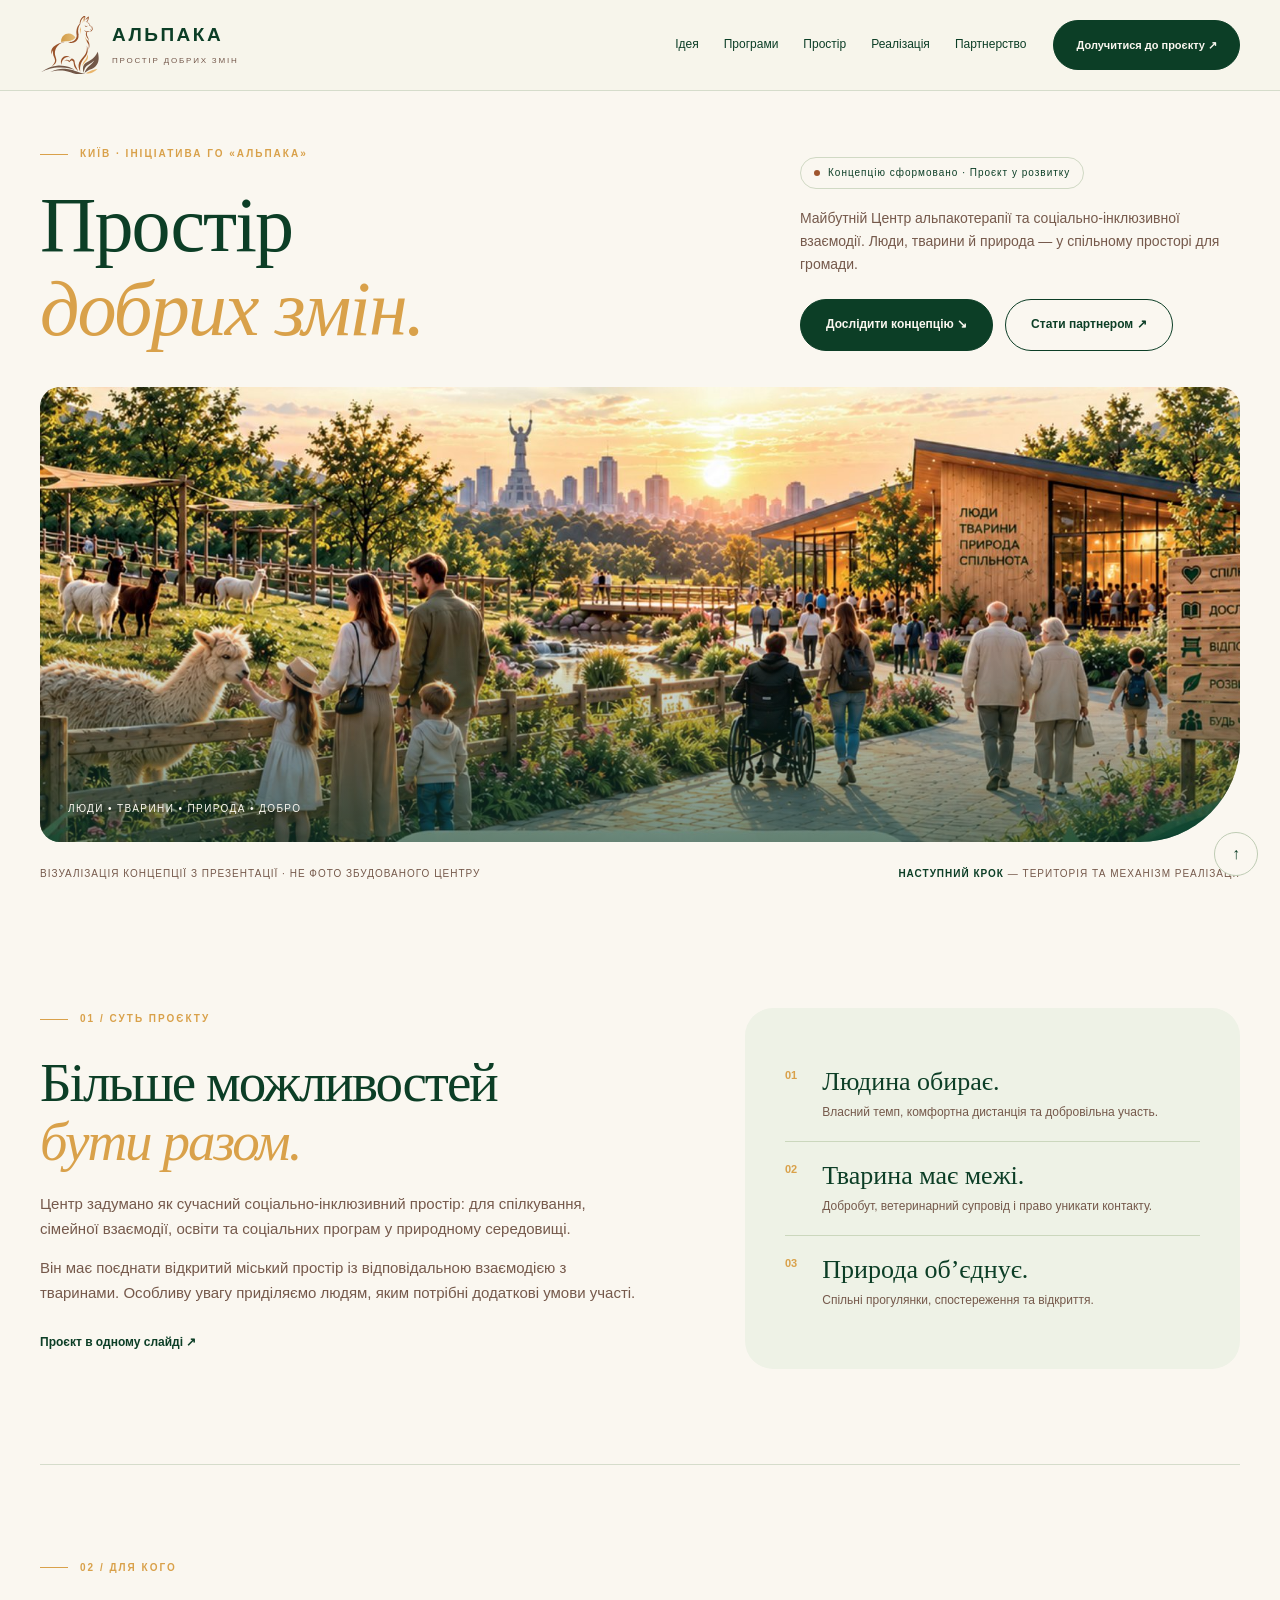
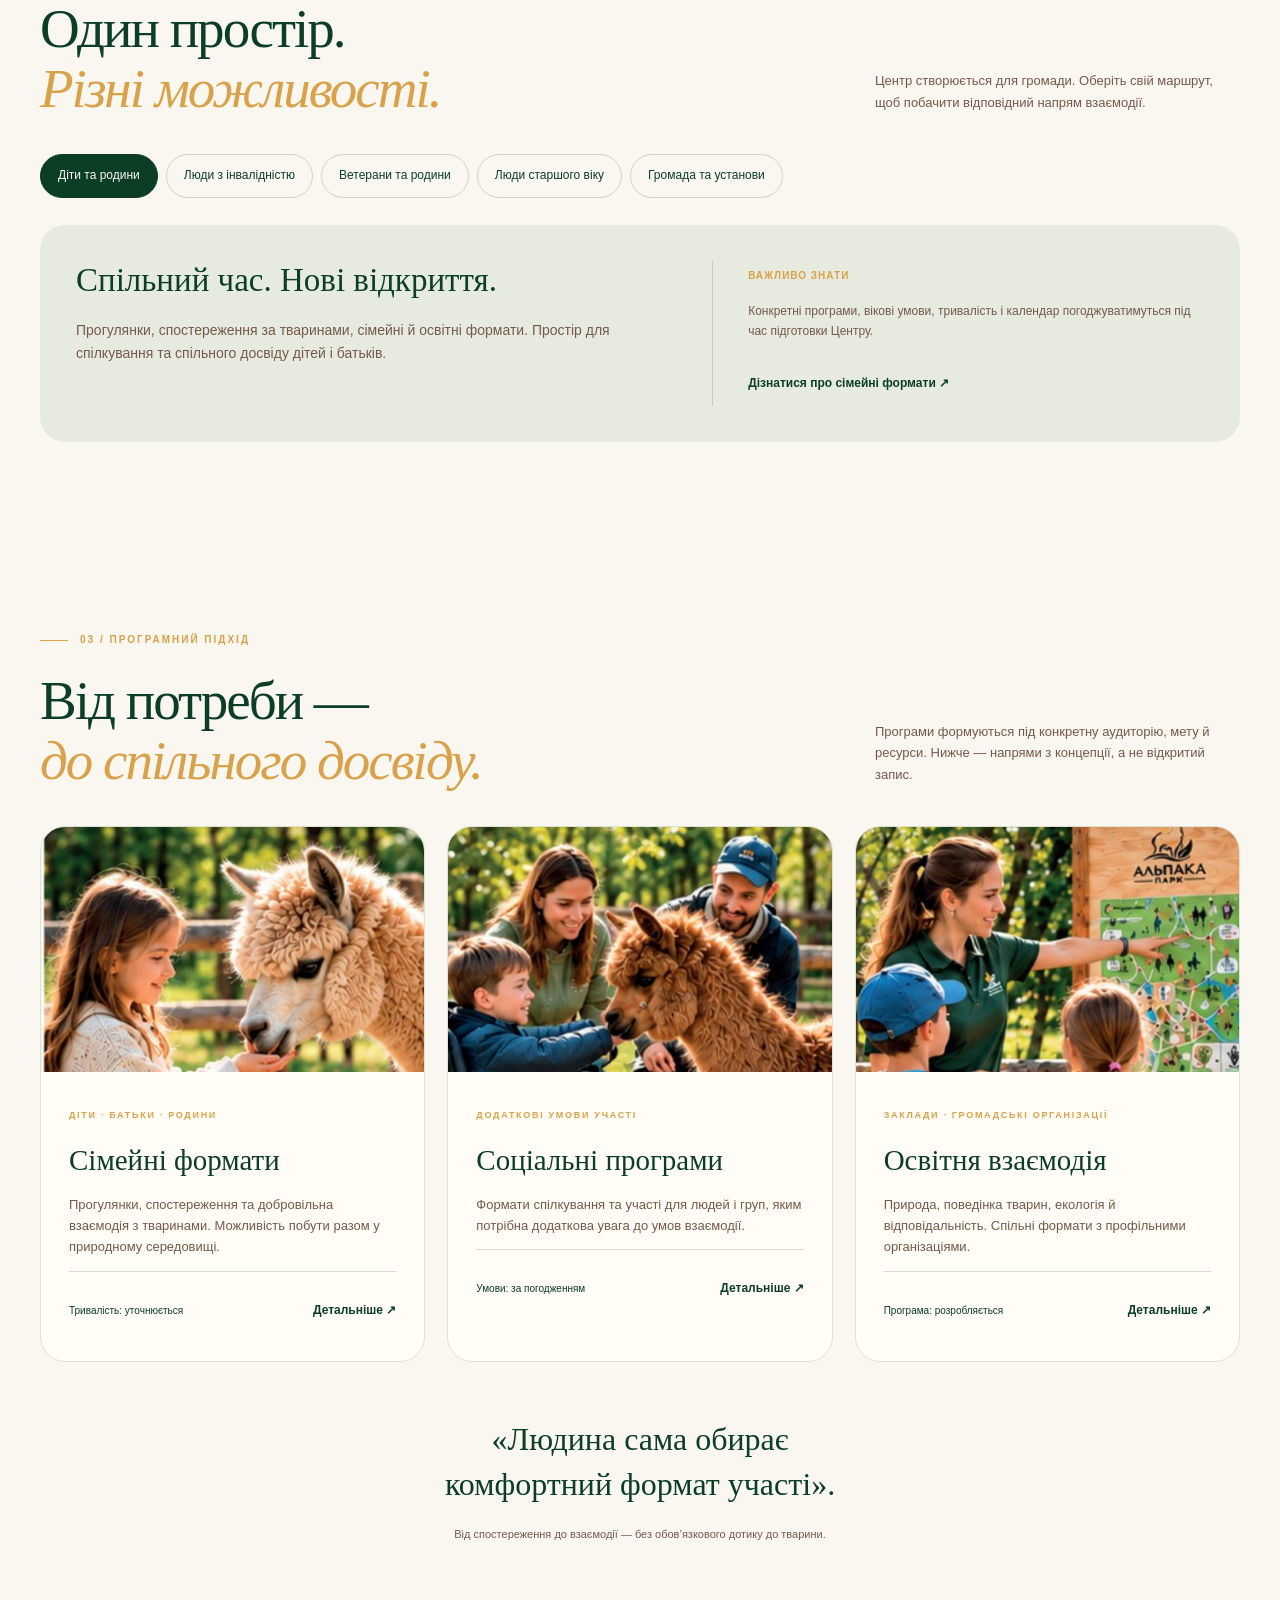
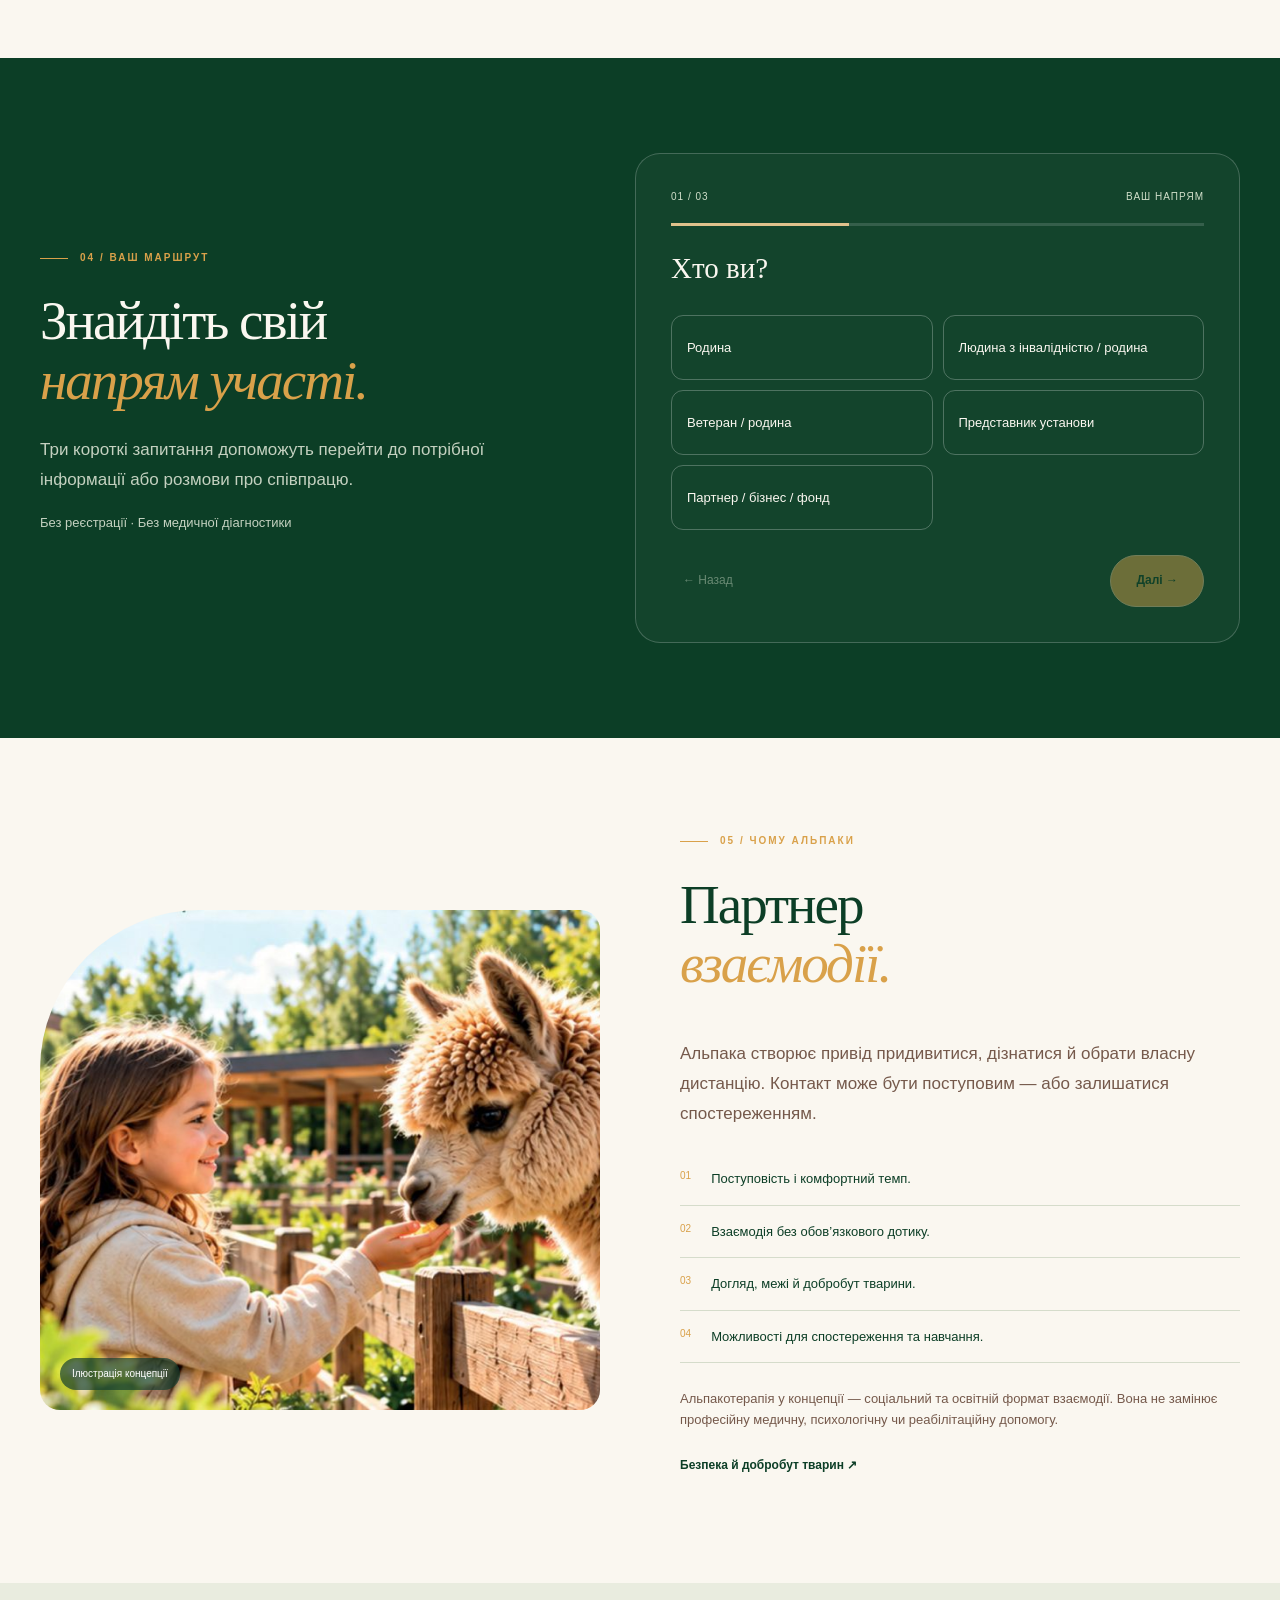
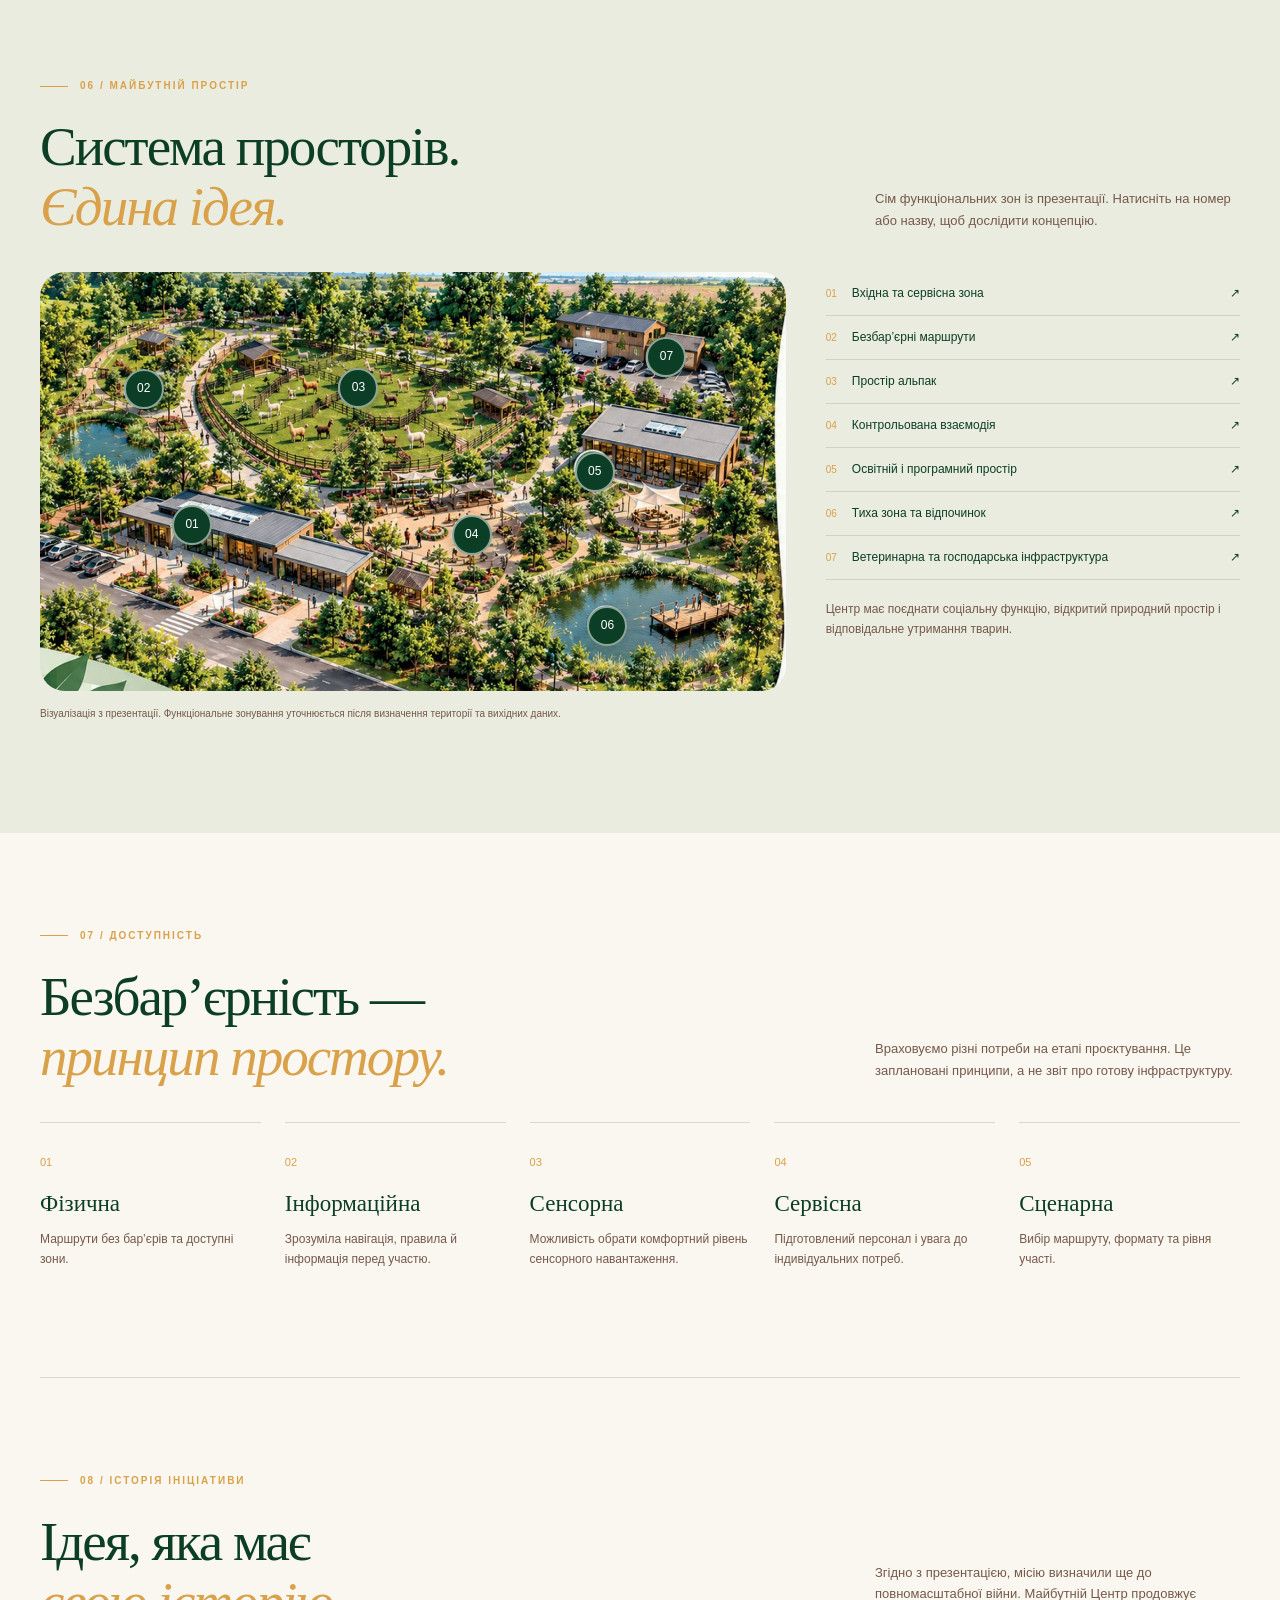
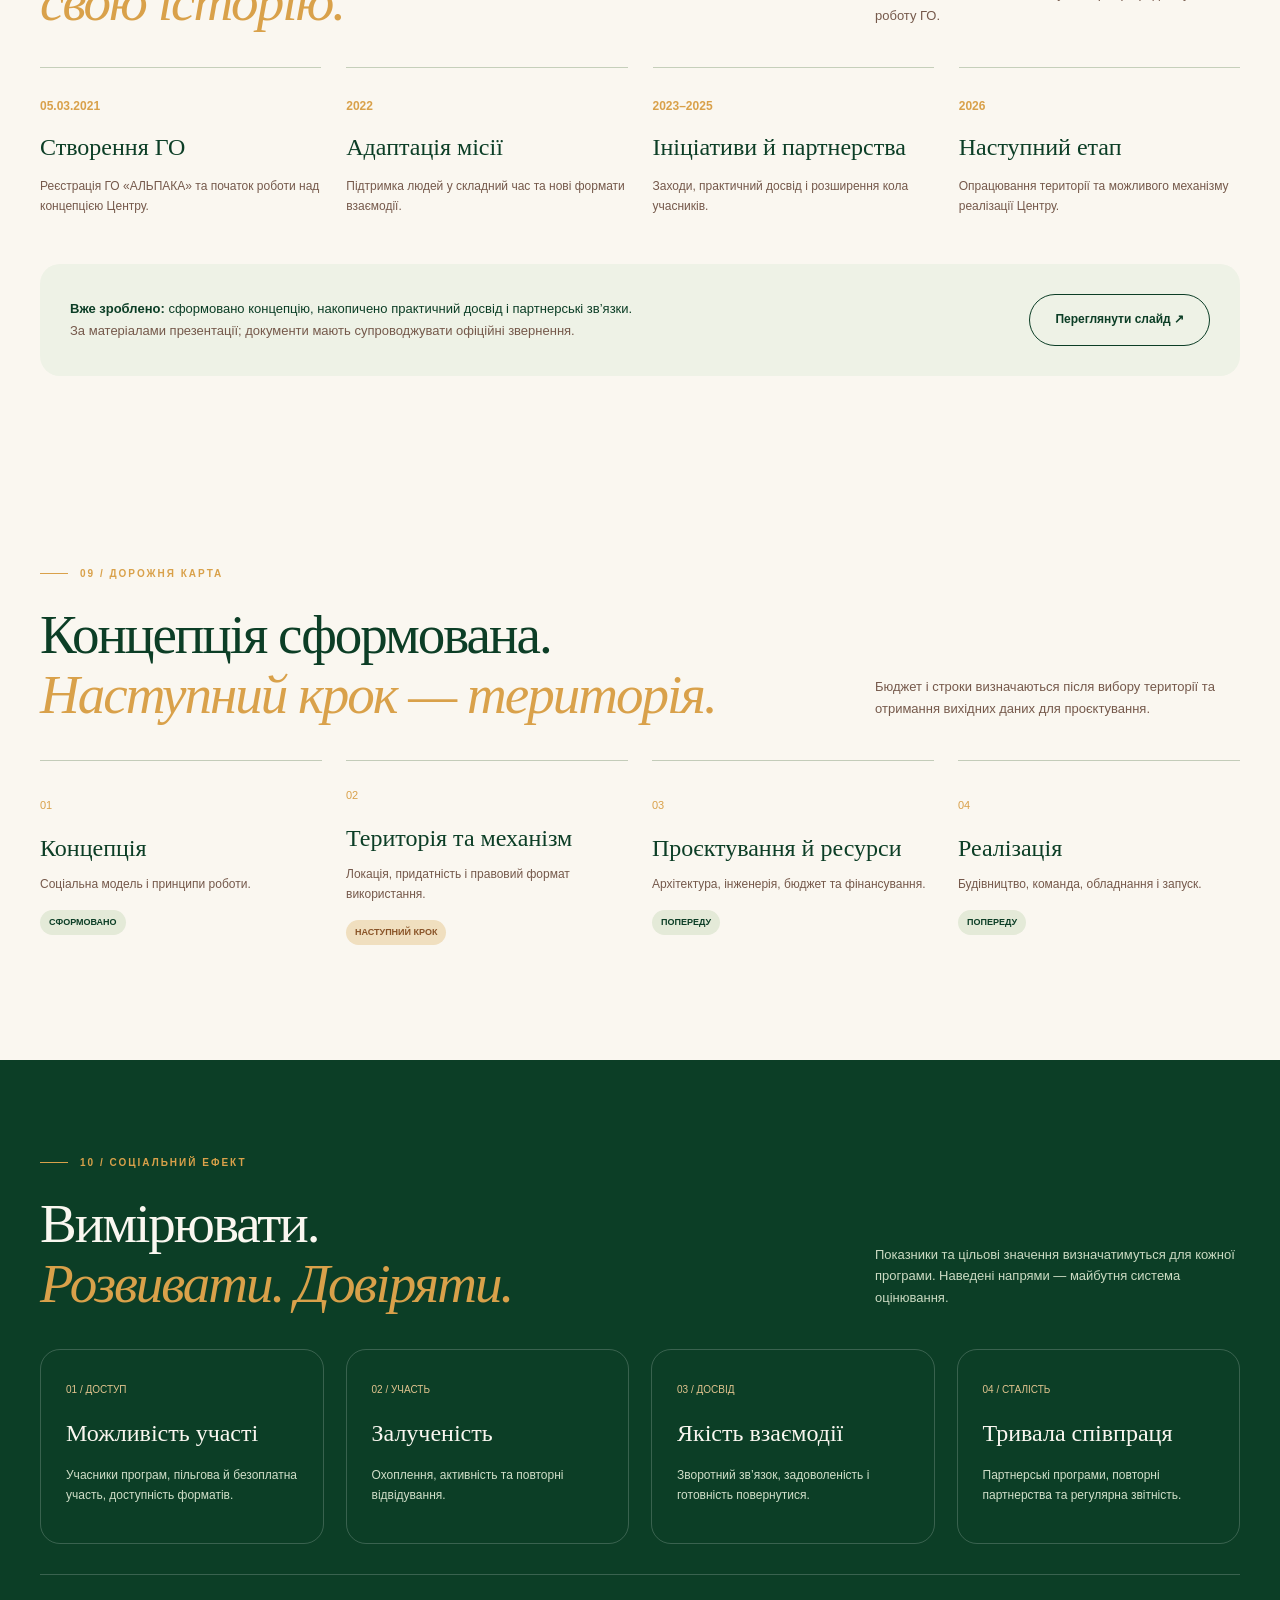
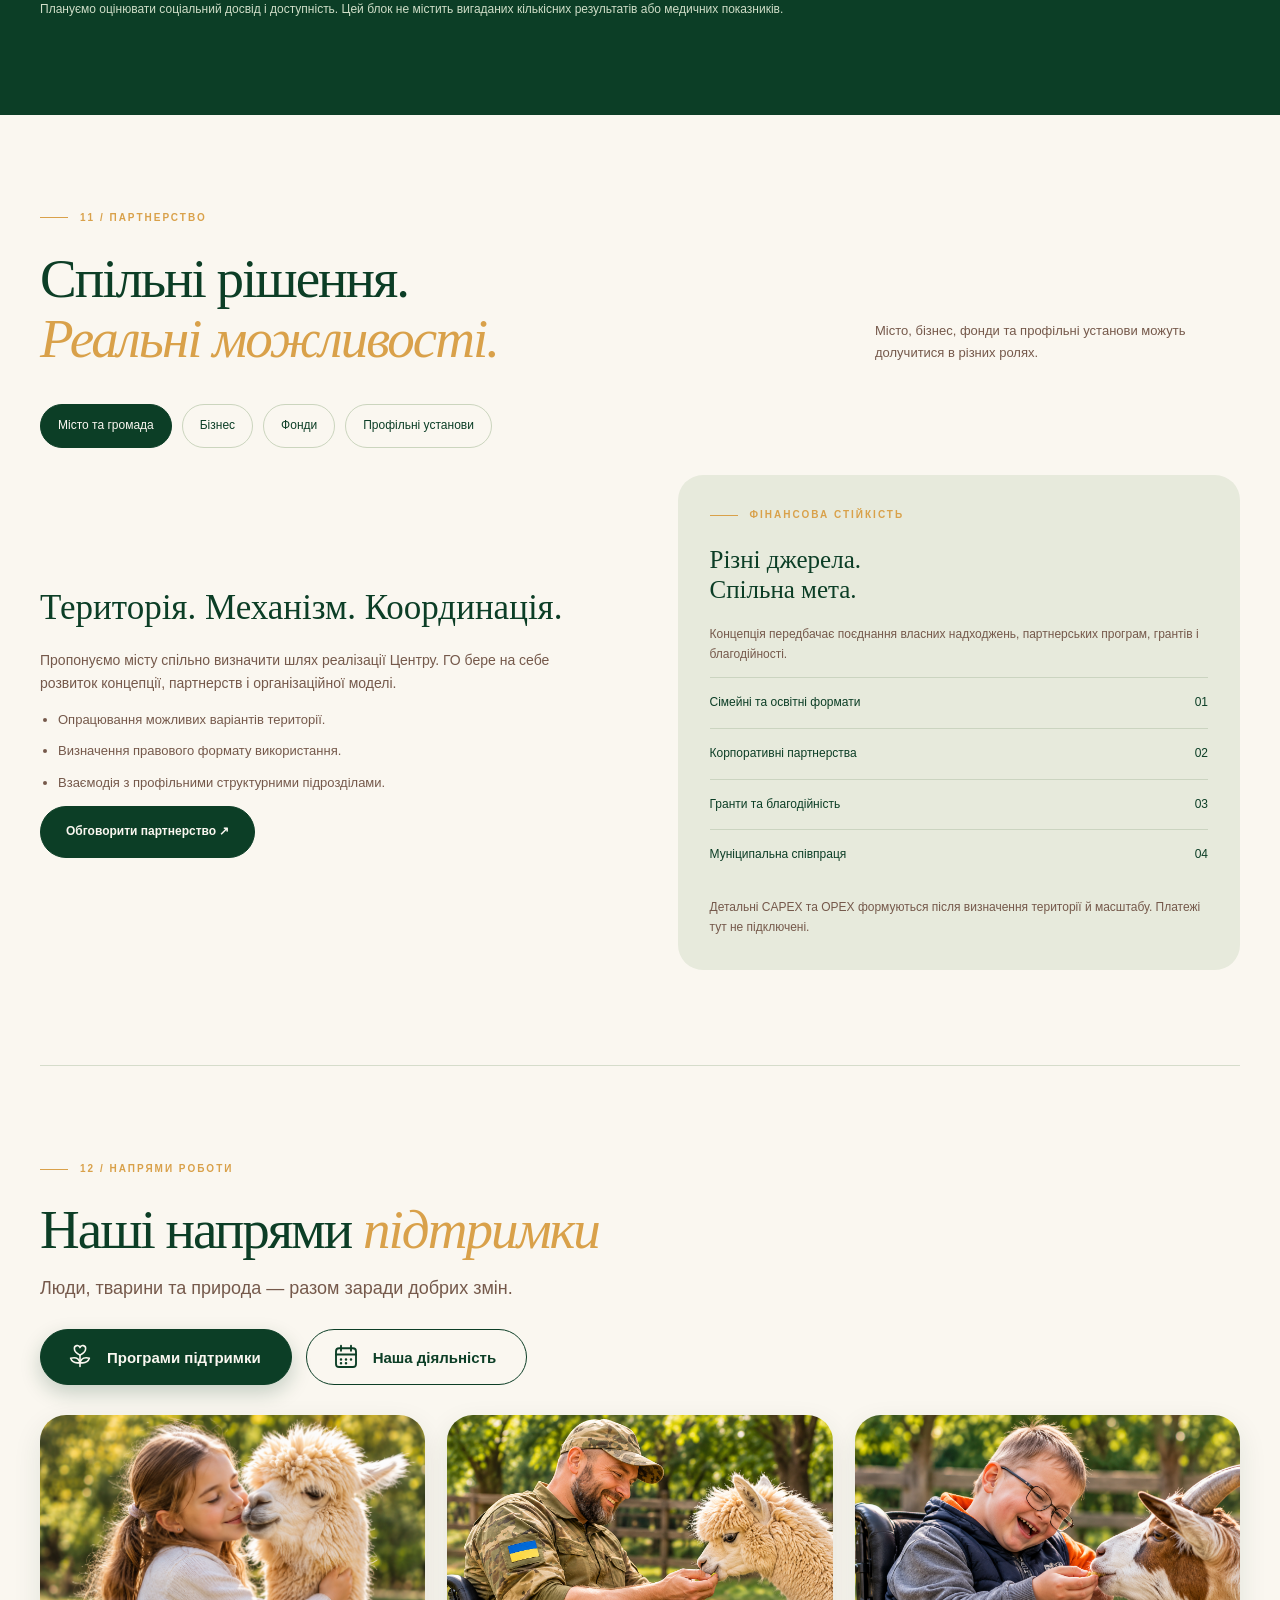
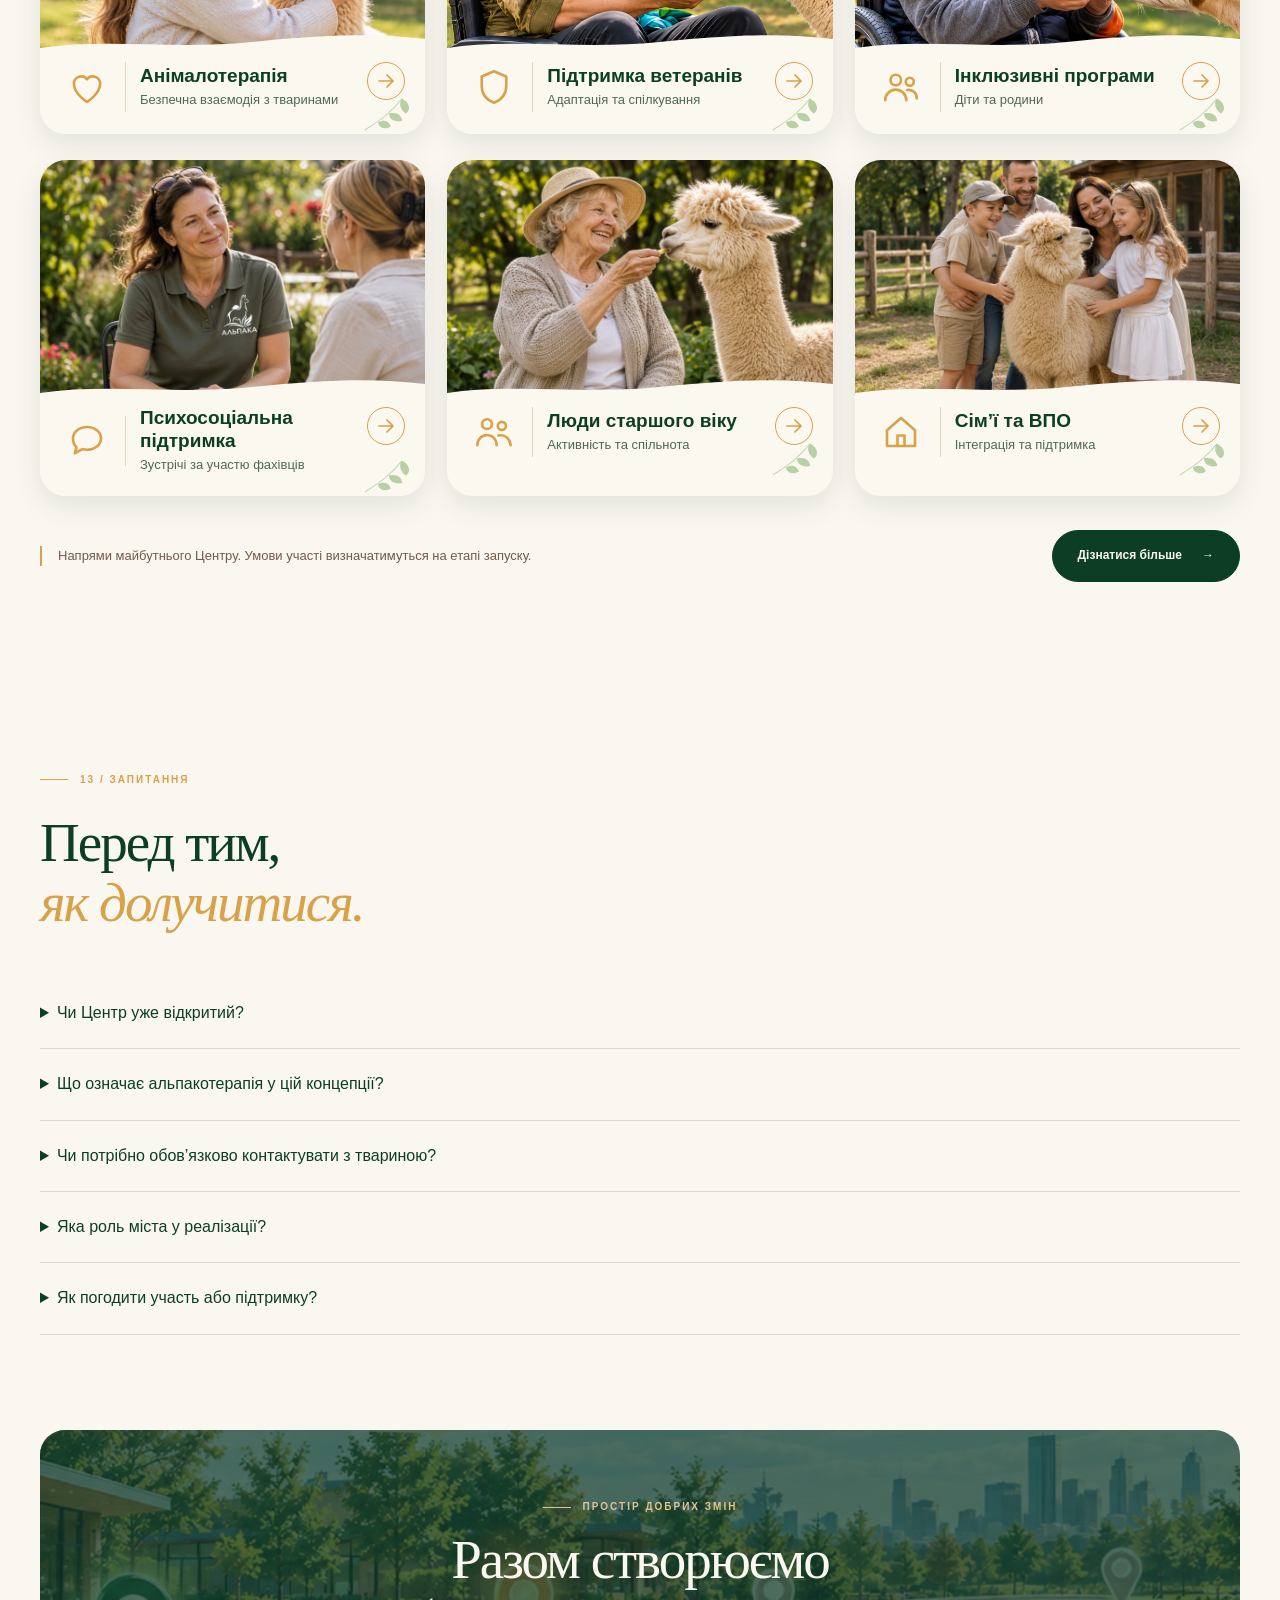
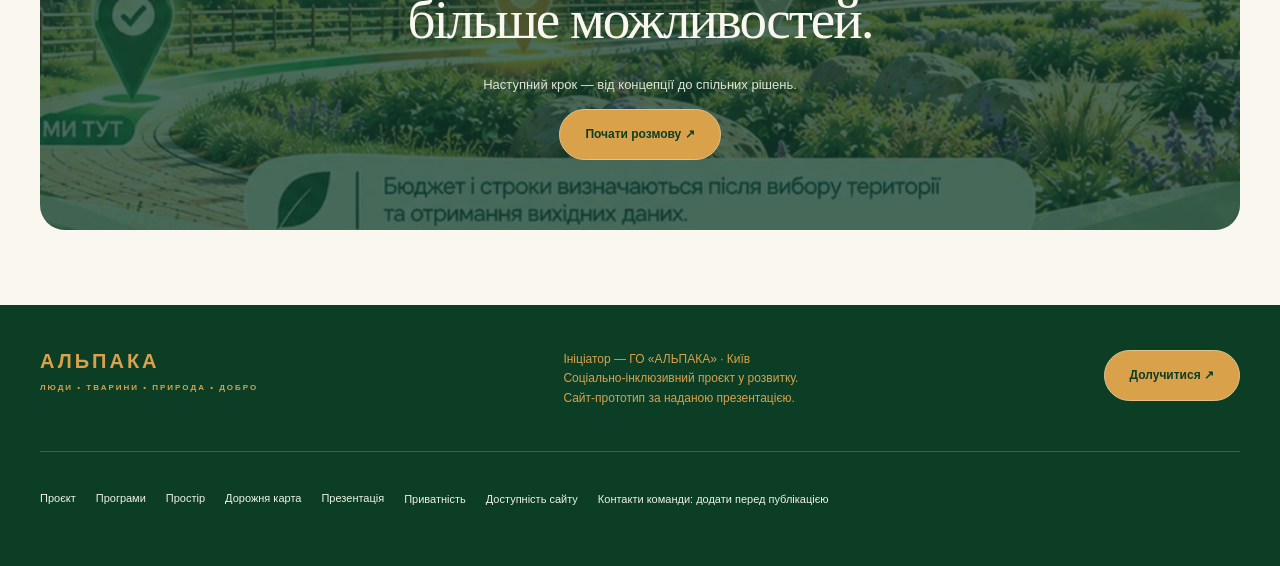
==== commit b41cf41a: "modify: rename photo section 12, delate tree branches" ====
--- a/index.html
+++ b/index.html
@@ -406,6 +406,7 @@
             <symbol id="i-sprout" viewBox="0 0 24 24" fill="none" stroke="currentColor" stroke-width="1.25" stroke-linecap="round" stroke-linejoin="round"><path d="M12 10.5S7.5 8 7.5 5.3a2.3 2.3 0 0 1 4.5-.8 2.3 2.3 0 0 1 4.5.8C16.5 8 12 10.5 12 10.5z"/><path d="M12 10.5v6M12 16.5v3"/><path d="M12 16.5C8.5 17.1 5.5 16 4.5 13 8 12 11 13 12 16.5zM12 16.5C15.5 17.1 18.5 16 19.5 13 16 12 13 13 12 16.5z"/></symbol>
             <symbol id="i-arrow" viewBox="0 0 24 24"><path d="M5 12h14m-6-6 6 6-6 6" fill="none" stroke="currentColor" stroke-width="1.7" stroke-linecap="round" stroke-linejoin="round"/></symbol>
             <!-- декоративна гілка -->
+            <!-- 
             <symbol id="i-branch" viewBox="0 0 240 190">
                 <path d="M238 2C196 18 154 50 116 96 86 132 52 160 6 186" fill="none" stroke="#c9a561" stroke-width="2" stroke-linecap="round"/>
                 <g fill="#7fae67">
@@ -419,6 +420,7 @@
                     <path transform="translate(48 156) rotate(20)" d="M0 0C8-16 32-20 50-4 40 14 14 18 0 0z" fill="#a4c98a"/>
                 </g>
             </symbol>
+            -->
         </defs>
     </svg>
             <svg class="dirs-leaf dirs-leaf--tr" viewBox="0 0 240 190" aria-hidden="true" focusable="false"><use href="#i-branch"/></svg>
@@ -516,61 +518,127 @@
 
             <!-- ВКЛАДКА 2. Фото: src/activity/. ЗАМІНІТЬ тексти й фото на реальні заходи ГО. -->
             <div class="dirs-panel" id="dp1" role="tabpanel" aria-labelledby="dt1" tabindex="0" data-dpanel hidden
-                 data-label="Наша діяльність" data-cta="0" data-disclaimer="">
-                <div class="dirs-grid">
-                    <article class="dir-card">
-                        <div class="dir-photo"><img src="src/activity/activity-01.jpg" alt="Фото заходу 1" loading="lazy"></div>
-                        <div class="dir-info">
-                            <span class="dir-ico"><svg viewBox="0 0 24 24" aria-hidden="true" focusable="false"><use href="#i-cal"/></svg></span>
-                            <div class="dir-text"><h3>Назва заходу</h3><p>Дата · коротка підпис до фото</p></div>
-                            <button class="dir-go" type="button" aria-label="Детальніше: Назва заходу"><svg viewBox="0 0 24 24" aria-hidden="true" focusable="false"><use href="#i-arrow"/></svg></button>
-                        </div>
-                        <template><p>Опис заходу, результати та фотографії. Замініть цей текст на реальний.</p></template>
-                    </article>
-                    <article class="dir-card">
-                        <div class="dir-photo"><img src="src/activity/activity-02.jpg" alt="Фото заходу 2" loading="lazy"></div>
-                        <div class="dir-info">
-                            <span class="dir-ico"><svg viewBox="0 0 24 24" aria-hidden="true" focusable="false"><use href="#i-cal"/></svg></span>
-                            <div class="dir-text"><h3>Назва заходу</h3><p>Дата · коротка підпис до фото</p></div>
-                            <button class="dir-go" type="button" aria-label="Детальніше: Назва заходу"><svg viewBox="0 0 24 24" aria-hidden="true" focusable="false"><use href="#i-arrow"/></svg></button>
-                        </div>
-                        <template><p>Опис заходу, результати та фотографії. Замініть цей текст на реальний.</p></template>
-                    </article>
-                    <article class="dir-card">
-                        <div class="dir-photo"><img src="src/activity/activity-03.jpg" alt="Фото заходу 3" loading="lazy"></div>
-                        <div class="dir-info">
-                            <span class="dir-ico"><svg viewBox="0 0 24 24" aria-hidden="true" focusable="false"><use href="#i-cal"/></svg></span>
-                            <div class="dir-text"><h3>Назва заходу</h3><p>Дата · коротка підпис до фото</p></div>
-                            <button class="dir-go" type="button" aria-label="Детальніше: Назва заходу"><svg viewBox="0 0 24 24" aria-hidden="true" focusable="false"><use href="#i-arrow"/></svg></button>
-                        </div>
-                        <template><p>Опис заходу, результати та фотографії. Замініть цей текст на реальний.</p></template>
-                    </article>
-                    <article class="dir-card">
-                        <div class="dir-photo"><img src="src/activity/activity-04.jpg" alt="Фото заходу 4" loading="lazy"></div>
-                        <div class="dir-info">
-                            <span class="dir-ico"><svg viewBox="0 0 24 24" aria-hidden="true" focusable="false"><use href="#i-cal"/></svg></span>
-                            <div class="dir-text"><h3>Назва заходу</h3><p>Дата · коротка підпис до фото</p></div>
-                            <button class="dir-go" type="button" aria-label="Детальніше: Назва заходу"><svg viewBox="0 0 24 24" aria-hidden="true" focusable="false"><use href="#i-arrow"/></svg></button>
-                        </div>
-                        <template><p>Опис заходу, результати та фотографії. Замініть цей текст на реальний.</p></template>
-                    </article>
-                    <article class="dir-card">
-                        <div class="dir-photo"><img src="src/activity/activity-05.jpg" alt="Фото заходу 5" loading="lazy"></div>
-                        <div class="dir-info">
-                            <span class="dir-ico"><svg viewBox="0 0 24 24" aria-hidden="true" focusable="false"><use href="#i-cal"/></svg></span>
-                            <div class="dir-text"><h3>Назва заходу</h3><p>Дата · коротка підпис до фото</p></div>
-                            <button class="dir-go" type="button" aria-label="Детальніше: Назва заходу"><svg viewBox="0 0 24 24" aria-hidden="true" focusable="false"><use href="#i-arrow"/></svg></button>
-                        </div>
-                        <template><p>Опис заходу, результати та фотографії. Замініть цей текст на реальний.</p></template>
-                    </article>
-                    <article class="dir-card">
-                        <div class="dir-photo"><img src="src/activity/activity-06.jpg" alt="Фото заходу 6" loading="lazy"></div>
-                        <div class="dir-info">
-                            <span class="dir-ico"><svg viewBox="0 0 24 24" aria-hidden="true" focusable="false"><use href="#i-cal"/></svg></span>
-                            <div class="dir-text"><h3>Назва заходу</h3><p>Дата · коротка підпис до фото</p></div>
-                            <button class="dir-go" type="button" aria-label="Детальніше: Назва заходу"><svg viewBox="0 0 24 24" aria-hidden="true" focusable="false"><use href="#i-arrow"/></svg></button>
-                        </div>
-                        <template><p>Опис заходу, результати та фотографії. Замініть цей текст на реальний.</p></template>
+                data-label="Наша діяльність" data-cta="0" data-disclaimer="">
+                <div class="dirs-grid dirs-grid--photos">
+                    <article class="dir-card">
+                        <div class="dir-photo">
+                            <img src="src/photo/activity/ГО_Альпака_реабилитация_1.jpg" alt="Опис фото" loading="lazy">
+                        </div>
+                    </article>
+                    <article class="dir-card">
+                        <div class="dir-photo">
+                            <img src="src/photo/activity/ГО_Альпака_реабилитация_2.jpg" alt="Опис фото" loading="lazy">
+                        </div>
+                    </article>
+                    <article class="dir-card">
+                        <div class="dir-photo">
+                            <img src="src/photo/activity/ГО_Альпака_реабилитация_3.jpg" alt="Опис фото" loading="lazy">
+                        </div>
+                    </article>
+                    <article class="dir-card">
+                        <div class="dir-photo">
+                            <img src="src/photo/activity/ГО_Альпака_реабилитация_4.jpg" alt="Опис фото" loading="lazy">
+                        </div>
+                    </article>
+                    <article class="dir-card">
+                        <div class="dir-photo">
+                            <img src="src/photo/activity/ГО_Альпака_реабилитация_5.jpg" alt="Опис фото" loading="lazy">
+                        </div>
+                    </article>
+                    <article class="dir-card">
+                        <div class="dir-photo">
+                            <img src="src/photo/activity/ГО_Альпака_реабилитация_6.jpg" alt="Опис фото" loading="lazy">
+                        </div>
+                    </article>
+                    <article class="dir-card">
+                        <div class="dir-photo">
+                            <img src="src/photo/activity/ГО_Альпака_реабилитация_7.jpg" alt="Опис фото" loading="lazy">
+                        </div>
+                    </article>
+                    <article class="dir-card">
+                        <div class="dir-photo">
+                            <img src="src/photo/activity/ГО_Альпака_реабилитация_8.jpg" alt="Опис фото" loading="lazy">
+                        </div>
+                    </article>
+                    <article class="dir-card">
+                        <div class="dir-photo">
+                            <img src="src/photo/activity/ГО_Альпака_реабилитация_9.jpg" alt="Опис фото" loading="lazy">
+                        </div>
+                    </article>
+                    <article class="dir-card">
+                        <div class="dir-photo">
+                            <img src="src/photo/activity/ГО_Альпака_реабилитация_10.jpg" alt="Опис фото" loading="lazy">
+                        </div>
+                    </article>
+                    <article class="dir-card">
+                        <div class="dir-photo">
+                            <img src="src/photo/activity/child/ГО_Альпака_альпакатерапия_реабилитация_дети_1.jpg" alt="Опис фото" loading="lazy">
+                        </div>
+                    </article>
+                    <article class="dir-card">
+                        <div class="dir-photo">
+                            <img src="src/photo/activity/child/ГО_Альпака_альпакатерапия_реабилитация_дети_2.jpg" alt="Опис фото" loading="lazy">
+                        </div>
+                    </article>
+                    <article class="dir-card">
+                        <div class="dir-photo">
+                            <img src="src/photo/activity/child/ГО_Альпака_альпакатерапия_реабилитация_дети_3.jpg" alt="Опис фото" loading="lazy">
+                        </div>
+                    </article>
+                    <article class="dir-card">
+                        <div class="dir-photo">
+                            <img src="src/photo/activity/child/ГО_Альпака_альпакатерапия_реабилитация_дети_4.jpg" alt="Опис фото" loading="lazy">
+                        </div>
+                    </article>
+                    <article class="dir-card">
+                        <div class="dir-photo">
+                            <img src="src/photo/activity/child/ГО_Альпака_альпакатерапия_реабилитация_дети_5.jpg" alt="Опис фото" loading="lazy">
+                        </div>
+                    </article>
+                    <article class="dir-card">
+                        <div class="dir-photo">
+                            <img src="src/photo/activity/child/ГО_Альпака_альпакатерапия_реабилитация_дети_6.jpg" alt="Опис фото" loading="lazy">
+                        </div>
+                    </article>
+                    <article class="dir-card">
+                        <div class="dir-photo">
+                            <img src="src/photo/activity/child/ГО_Альпака_альпакатерапия_реабилитация_дети_7.jpg" alt="Опис фото" loading="lazy">
+                        </div>
+                    </article>
+                    <article class="dir-card">
+                        <div class="dir-photo">
+                            <img src="src/photo/activity/child/ГО_Альпака_альпакатерапия_реабилитация_дети_8.jpg" alt="Опис фото" loading="lazy">
+                        </div>
+                    </article>
+                    <article class="dir-card">
+                        <div class="dir-photo">
+                            <img src="src/photo/activity/child/ГО_Альпака_альпакатерапия_реабилитация_дети_9.jpg" alt="Опис фото" loading="lazy">
+                        </div>
+                    </article>
+                    <article class="dir-card">
+                        <div class="dir-photo">
+                            <img src="src/photo/activity/child/ГО_Альпака_альпакатерапия_реабилитация_дети_10.jpg" alt="Опис фото" loading="lazy">
+                        </div>
+                    </article>
+                    <article class="dir-card">
+                        <div class="dir-photo">
+                            <img src="src/photo/activity/child/ГО_Альпака_альпакатерапия_реабилитация_дети_11.jpg" alt="Опис фото" loading="lazy">
+                        </div>
+                    </article>
+                    <article class="dir-card">
+                        <div class="dir-photo">
+                            <img src="src/photo/activity/child/ГО_Альпака_альпакатерапия_реабилитация_дети_12.jpg" alt="Опис фото" loading="lazy">
+                        </div>
+                    </article>
+                    <article class="dir-card">
+                        <div class="dir-photo">
+                            <img src="src/photo/activity/ai_create/ai_cr_alpaka_1.png" alt="Опис фото" loading="lazy">
+                        </div>
+                    </article>
+                    <article class="dir-card">
+                        <div class="dir-photo">
+                            <img src="src/photo/activity/ai_create/ai_cr_alpaka_2.png" alt="Опис фото" loading="lazy">
+                        </div>
                     </article>
                 </div>
                 <div class="dirs-foot">
@@ -578,9 +646,7 @@
                     <a class="btn" href="#history">Дізнатися більше <span aria-hidden="true">→</span></a>
                 </div>
             </div>
-
-            <!-- Слайди презентації: джерело для вікна «Переглянути слайд» (кнопки data-slide).
-                 На сторінці не показуються й не завантажуються, поки вікно не відкрите. -->
+            <!-- 
             <ul id="slides-data" hidden>
                 <li><img width="1400" height="981" src="src/presentation/slide-01.jpg" alt="Слайд 1: Обкладинка" loading="lazy" draggable="false"></li>
                 <li><img width="1400" height="988" src="src/presentation/slide-02.jpg" alt="Слайд 2: Проєкт в одному слайді" loading="lazy" draggable="false"></li>
@@ -603,6 +669,7 @@
                 <li><img width="1400" height="971" src="src/presentation/slide-19.jpg" alt="Слайд 19: Партнерство з містом" loading="lazy" draggable="false"></li>
                 <li><img width="1392" height="991" src="src/presentation/slide-20.jpg" alt="Слайд 20: Простір добрих змін" loading="lazy" draggable="false"></li>
             </ul>
+            -->
         </section>
         <!--   
         <section class="wrap section-rule" id="presentation"> 
--- a/css/style-user.css
+++ b/css/style-user.css
@@ -1539,6 +1539,14 @@
             }
         }
 
+        .dirs-grid--photos .dir-info {
+            display: none
+        }
+
+        .dirs-grid--photos .dir-photo::after {
+            display: none
+        }
+
         details {
             border-bottom: 1px solid var(--line);
             padding: 22px 0
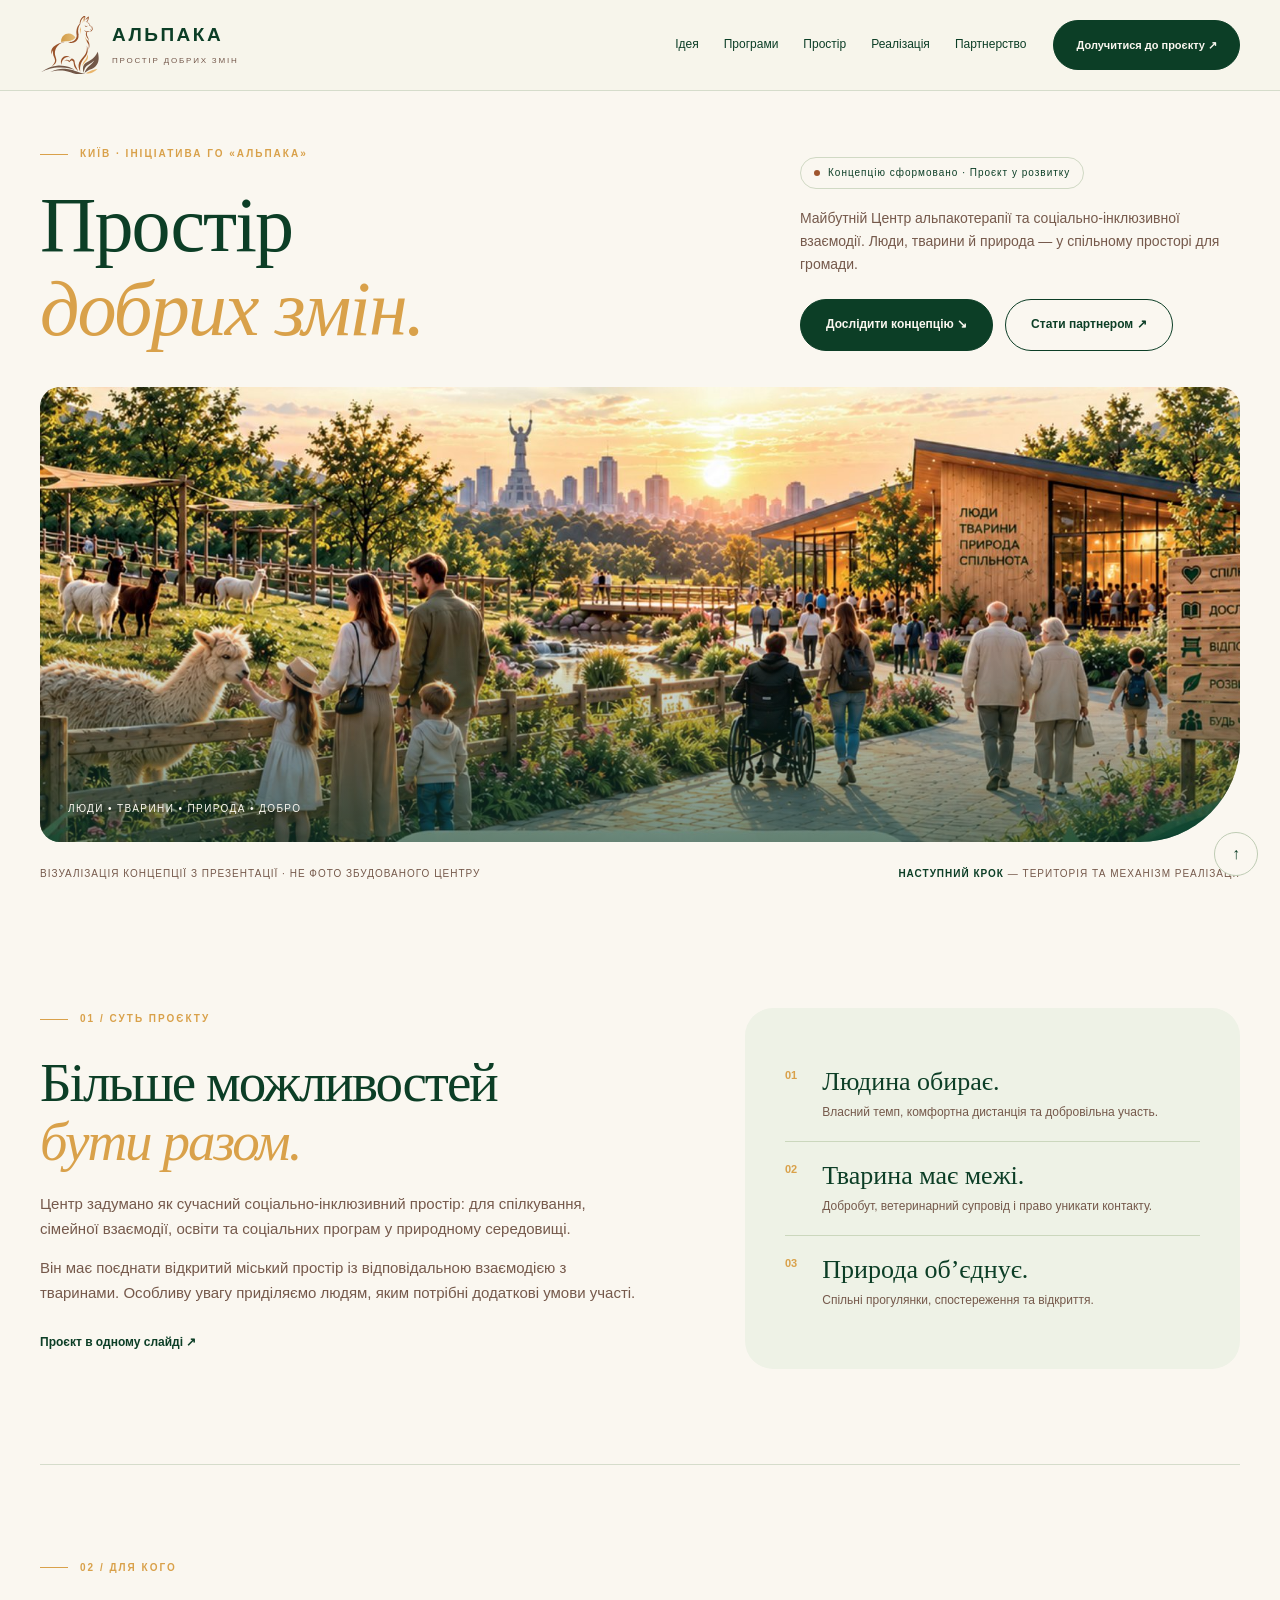
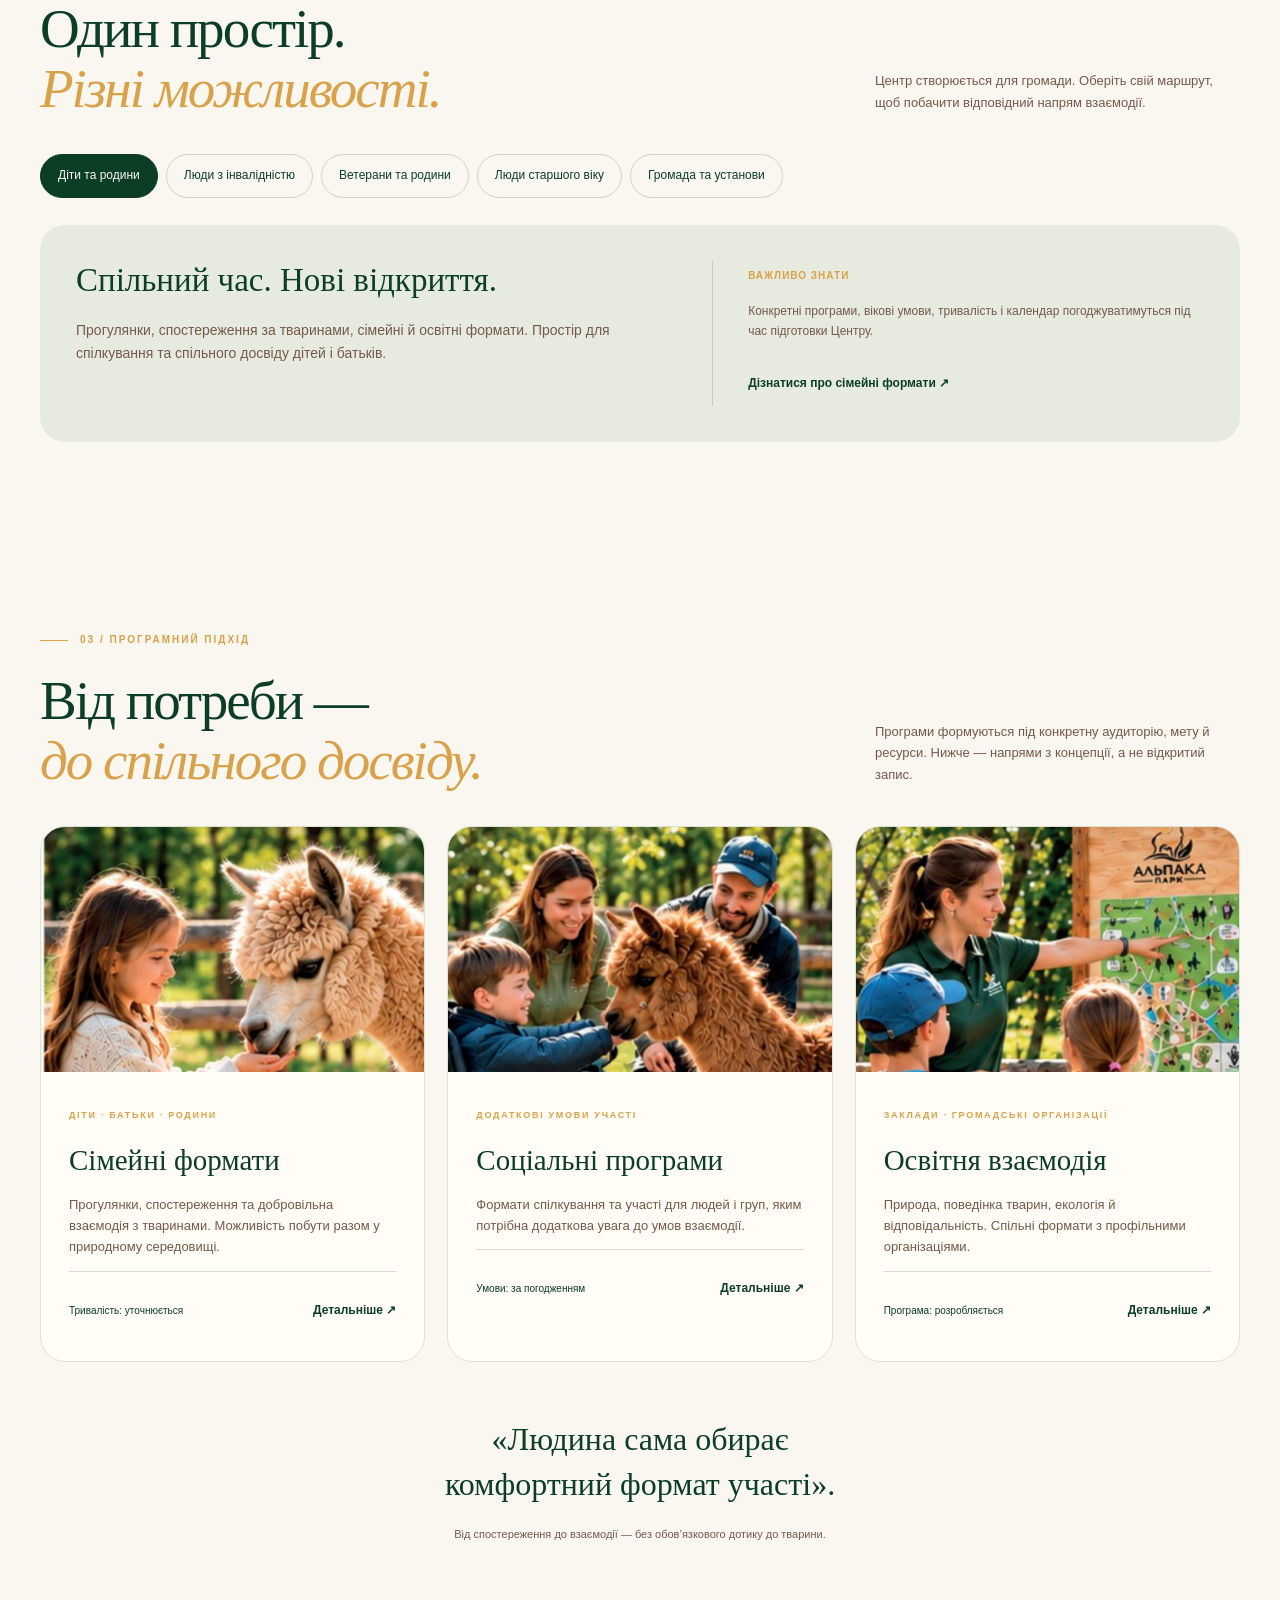
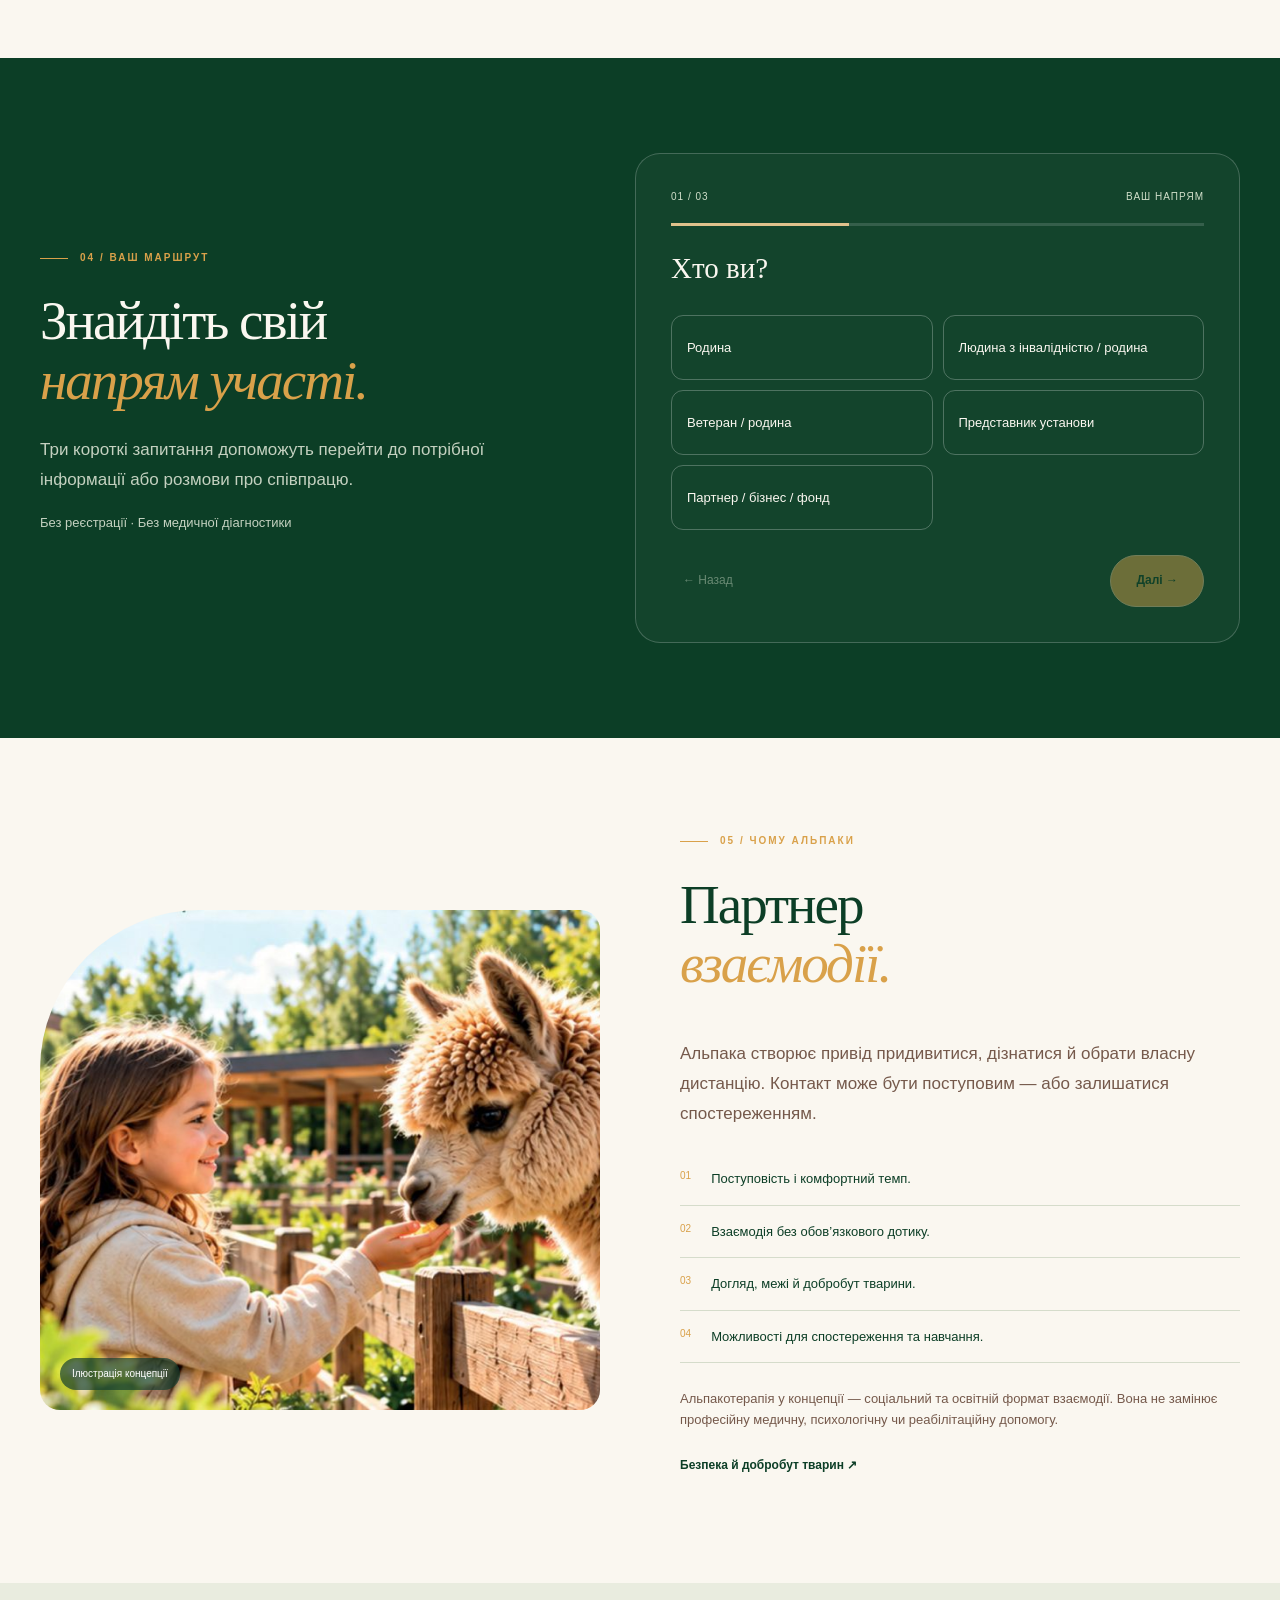
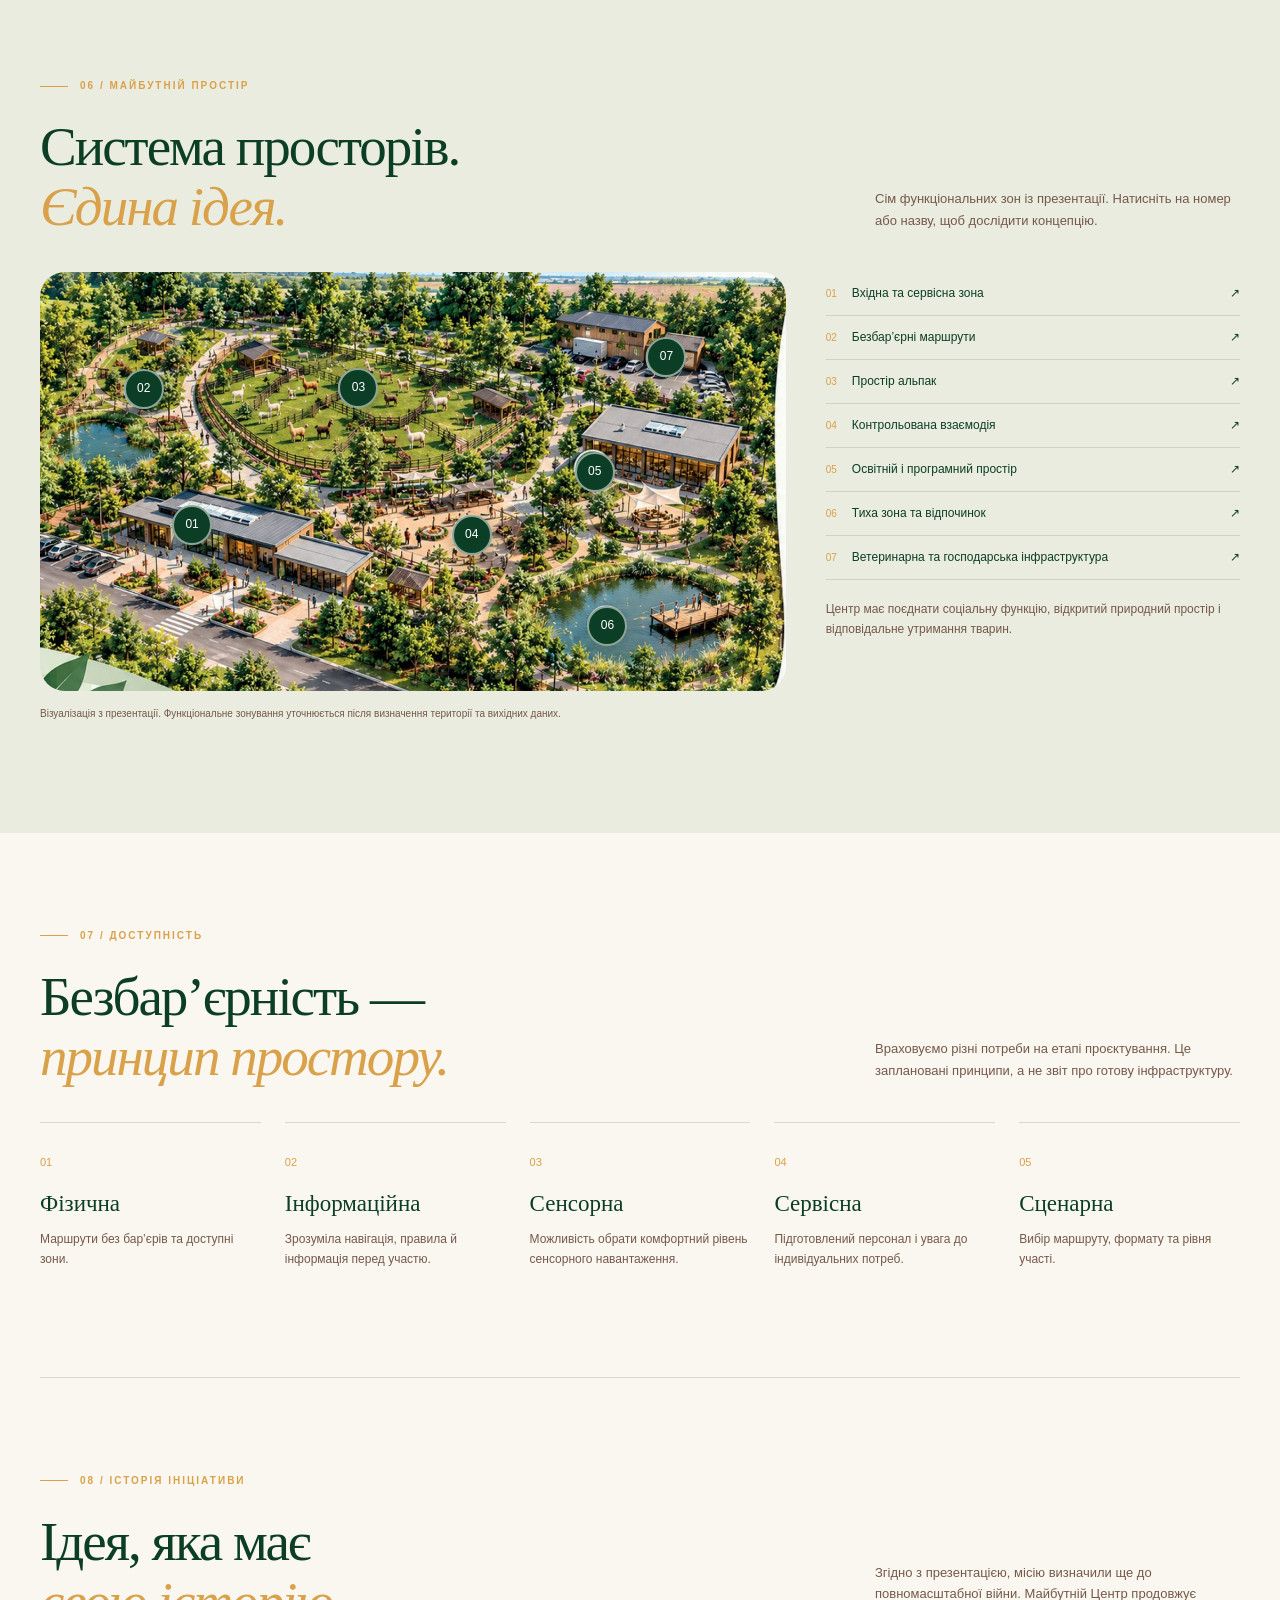
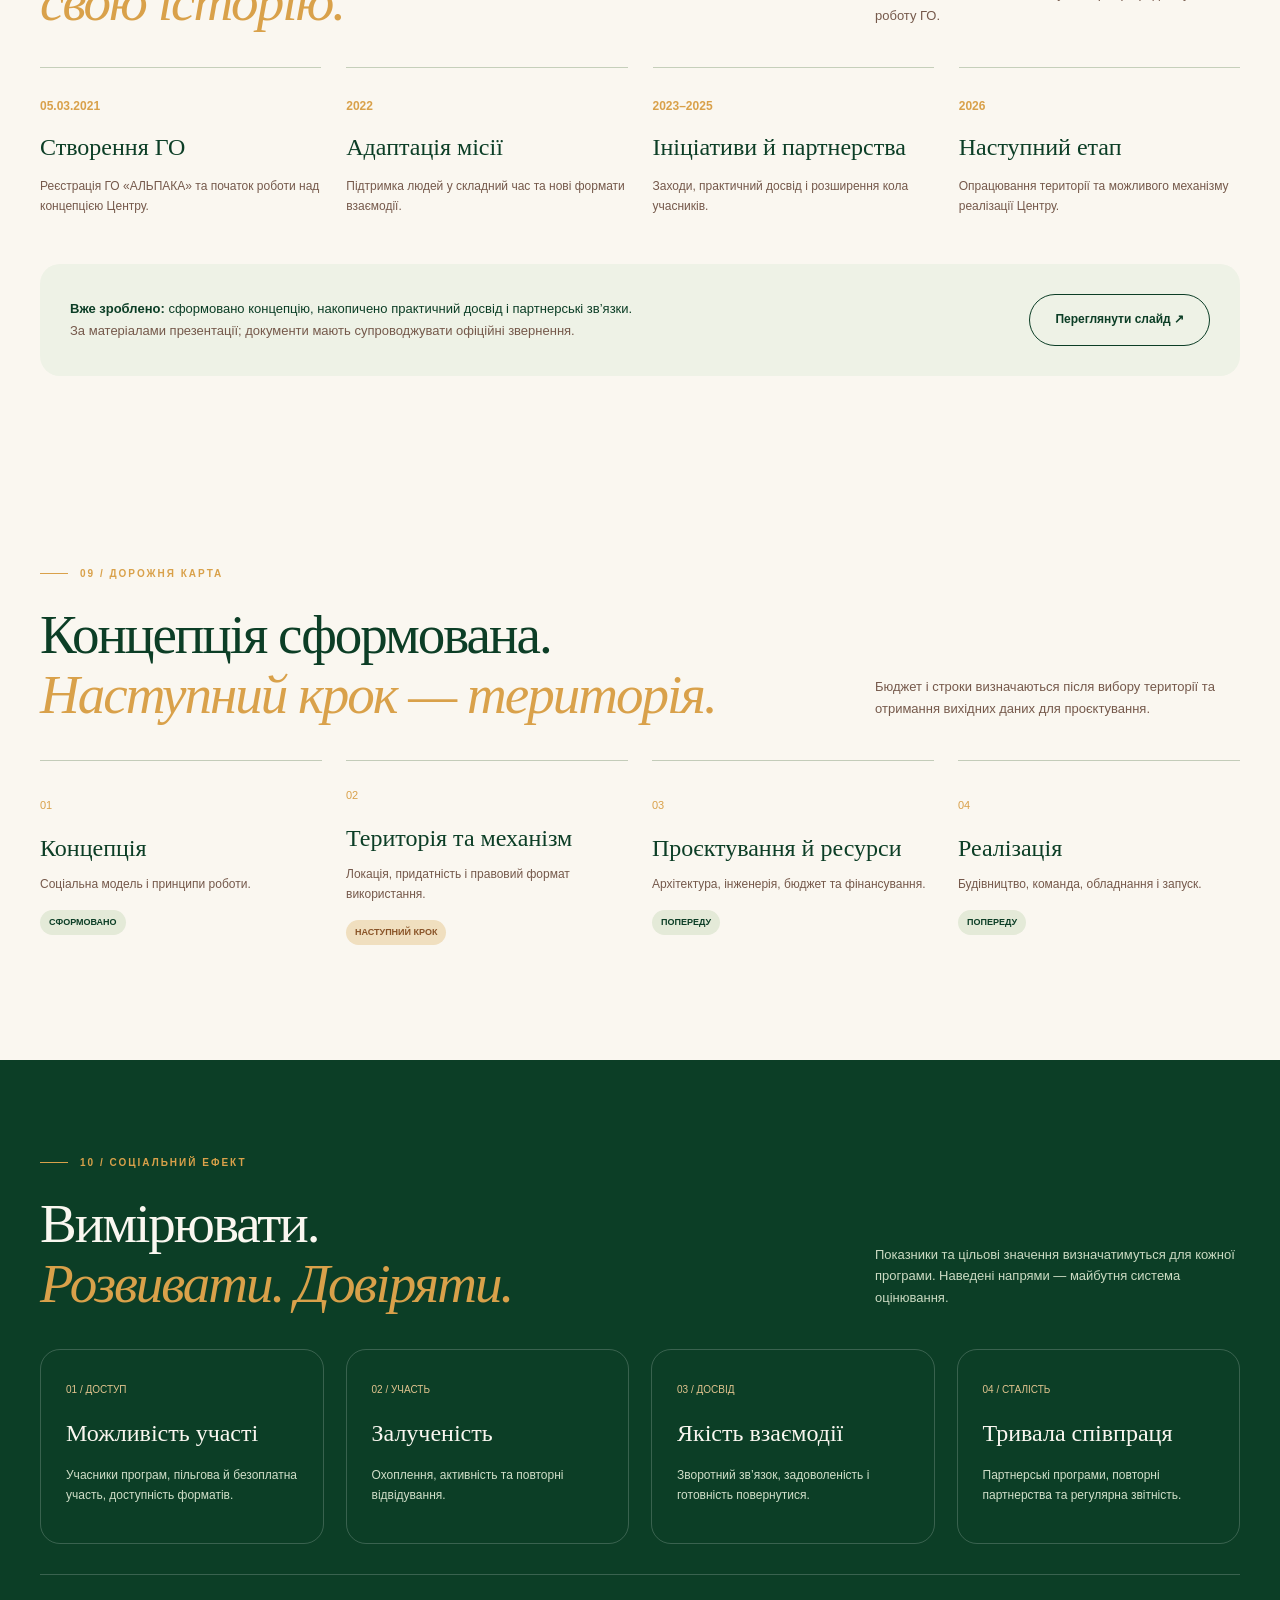
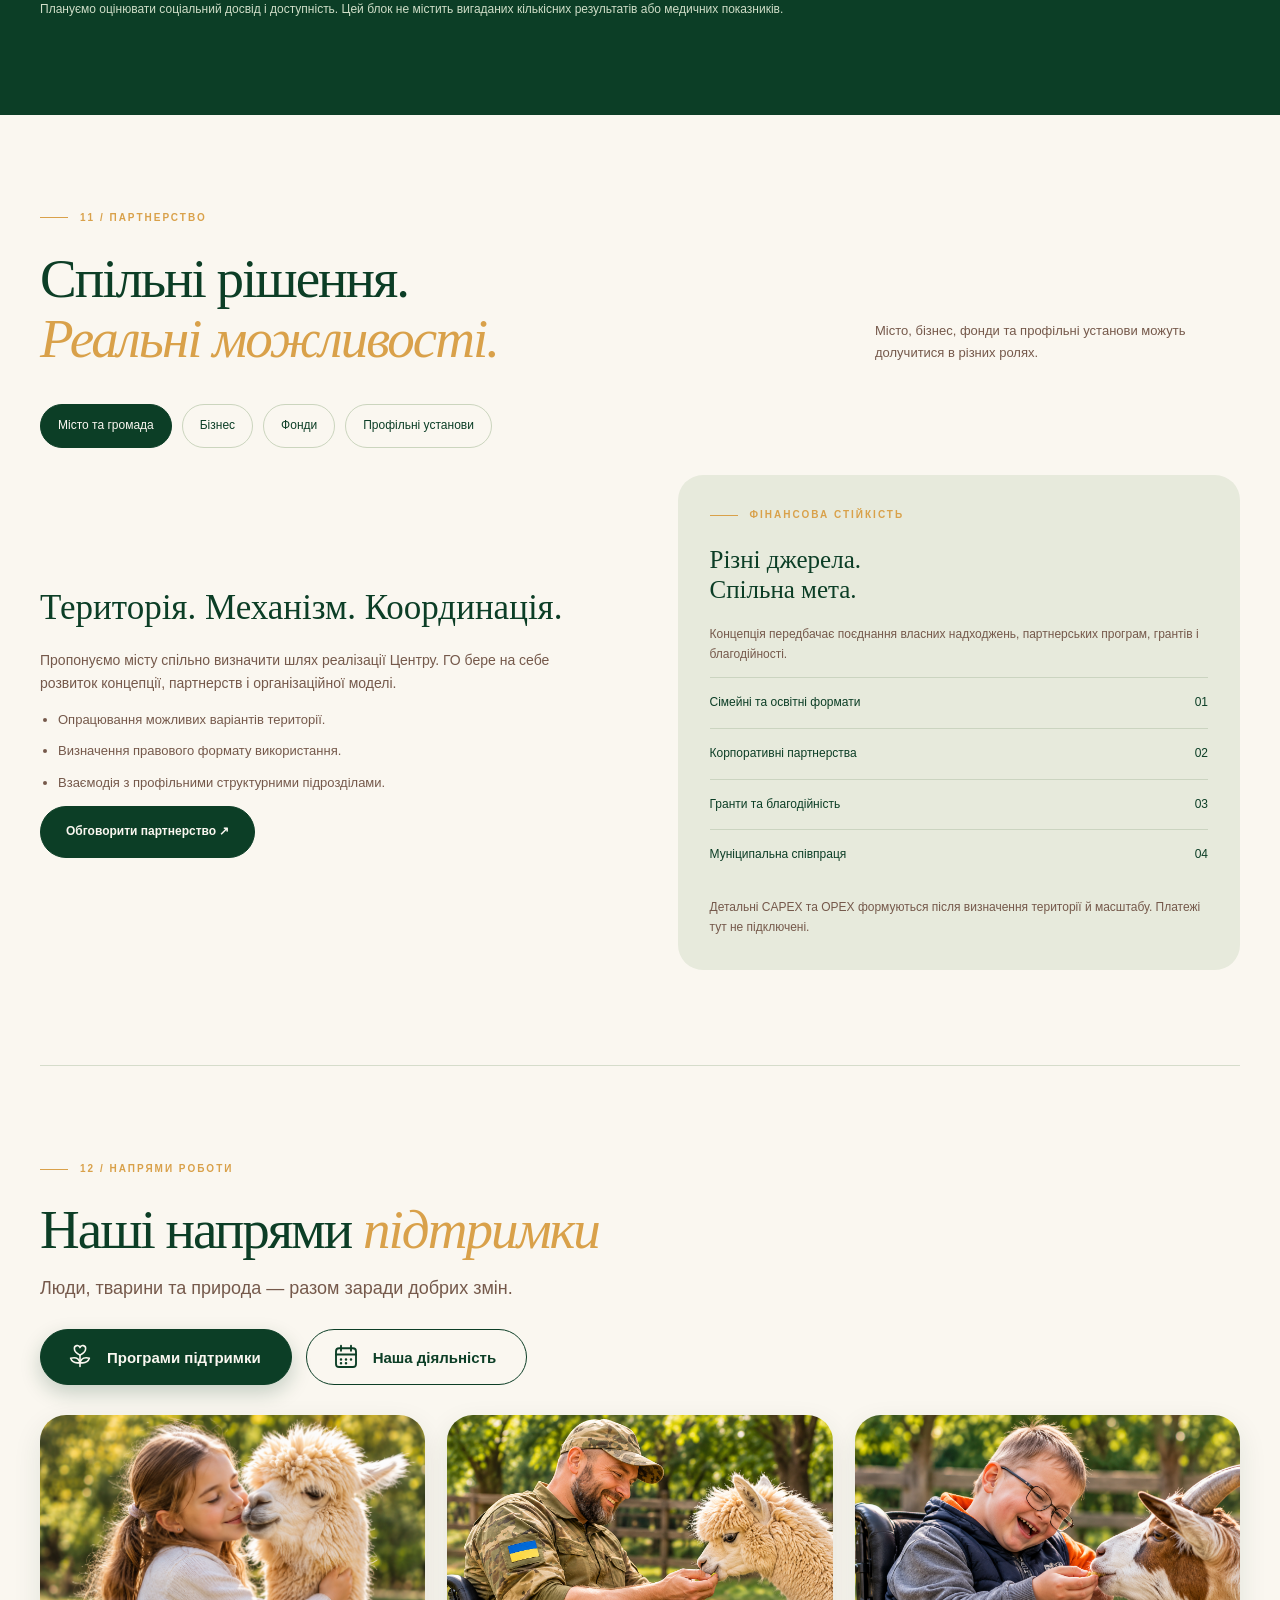
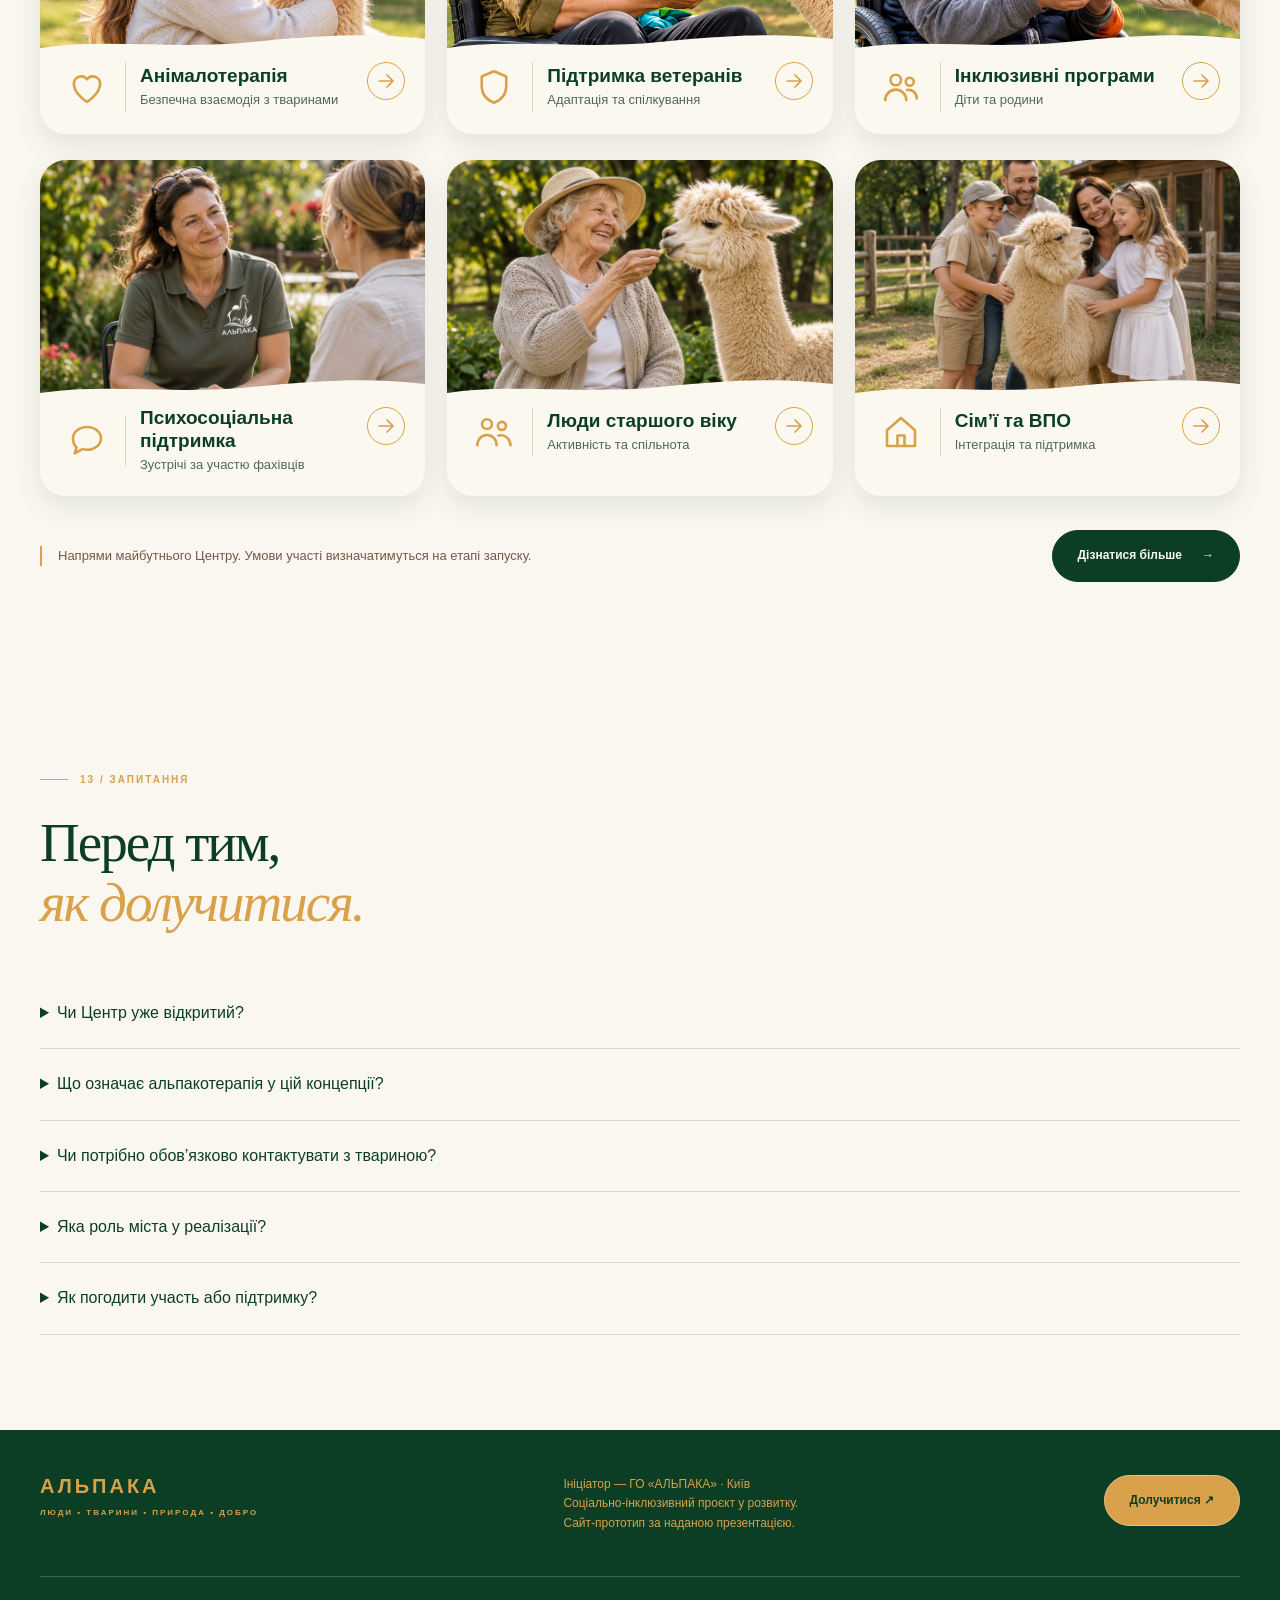
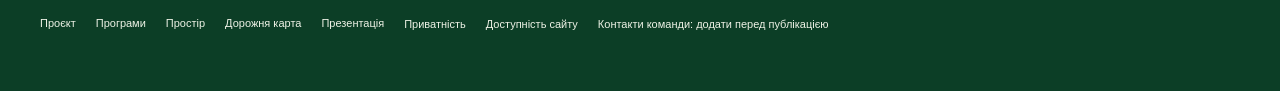
==== commit a9fa104a: "modify: - delete tree branch in dir-info - delete wrap concept" ====
--- a/index.html
+++ b/index.html
@@ -494,7 +494,11 @@
                         <div class="dir-info">
                             <span class="dir-ico"><svg viewBox="0 0 24 24" aria-hidden="true" focusable="false"><use href="#i-elders"/></svg></span>
                             <div class="dir-text"><h3>Люди старшого віку</h3><p>Активність та спільнота</p></div>
-                            <button class="dir-go" type="button" aria-label="Детальніше: Люди старшого віку"><svg viewBox="0 0 24 24" aria-hidden="true" focusable="false"><use href="#i-arrow"/></svg></button>
+                            <button class="dir-go" type="button" aria-label="Детальніше: Люди старшого віку">
+                                <svg viewBox="0 0 24 24" aria-hidden="true" focusable="false">
+                                    <use href="#i-arrow"/>
+                                </svg>
+                            </button>
                         </div>
                         <template><p>Прогулянки, зустрічі та спостереження — можливості участі людей старшого віку у спільному житті громади.</p><p>Умови відпочинку, маршрути та супровід потрібно передбачити у проєкті й уточнити до участі.</p></template>
                     </article>
@@ -748,6 +752,7 @@
                     заявки, але не надсилає дані. Платіжні реквізити та приймання внесків не підключені.</p>
             </details>
         </section>
+        <!-- 
         <div class="wrap">
             <div class="cta">
                 <img src="src/wrap-banner.jpg" alt="Концептуальна візуалізація природного маршруту із презентації" loading="lazy">
@@ -759,6 +764,7 @@
                 </div>
             </div>
         </div>
+        -->
     </main>
     <footer>
         <div class="wrap">
--- a/css/style-user.css
+++ b/css/style-user.css
@@ -1394,7 +1394,7 @@
             align-items: center;
             gap: 0 14px;
             padding: 6px 20px 22px 22px;
-            background: #fbf9ef url("data:image/svg+xml,%3Csvg xmlns='http://www.w3.org/2000/svg' viewBox='0 0 60 40'%3E%3Cpath d='M4 38C16 30 30 22 44 4' fill='none' stroke='%23c9d8b8' stroke-width='1.2'/%3E%3Cg fill='%23b9cfa4'%3E%3Cpath d='M44 4C52 8 54 16 48 20 42 16 40 8 44 4z'/%3E%3Cpath d='M30 20C38 18 44 22 44 28 36 30 30 26 30 20z'/%3E%3Cpath d='M18 30C24 26 30 28 32 34 26 38 20 36 18 30z'/%3E%3C/g%3E%3C/svg%3E") no-repeat right 8px bottom 2px / 56px
+            background: #fbf9ef;
         }
 
         .dir-ico {
